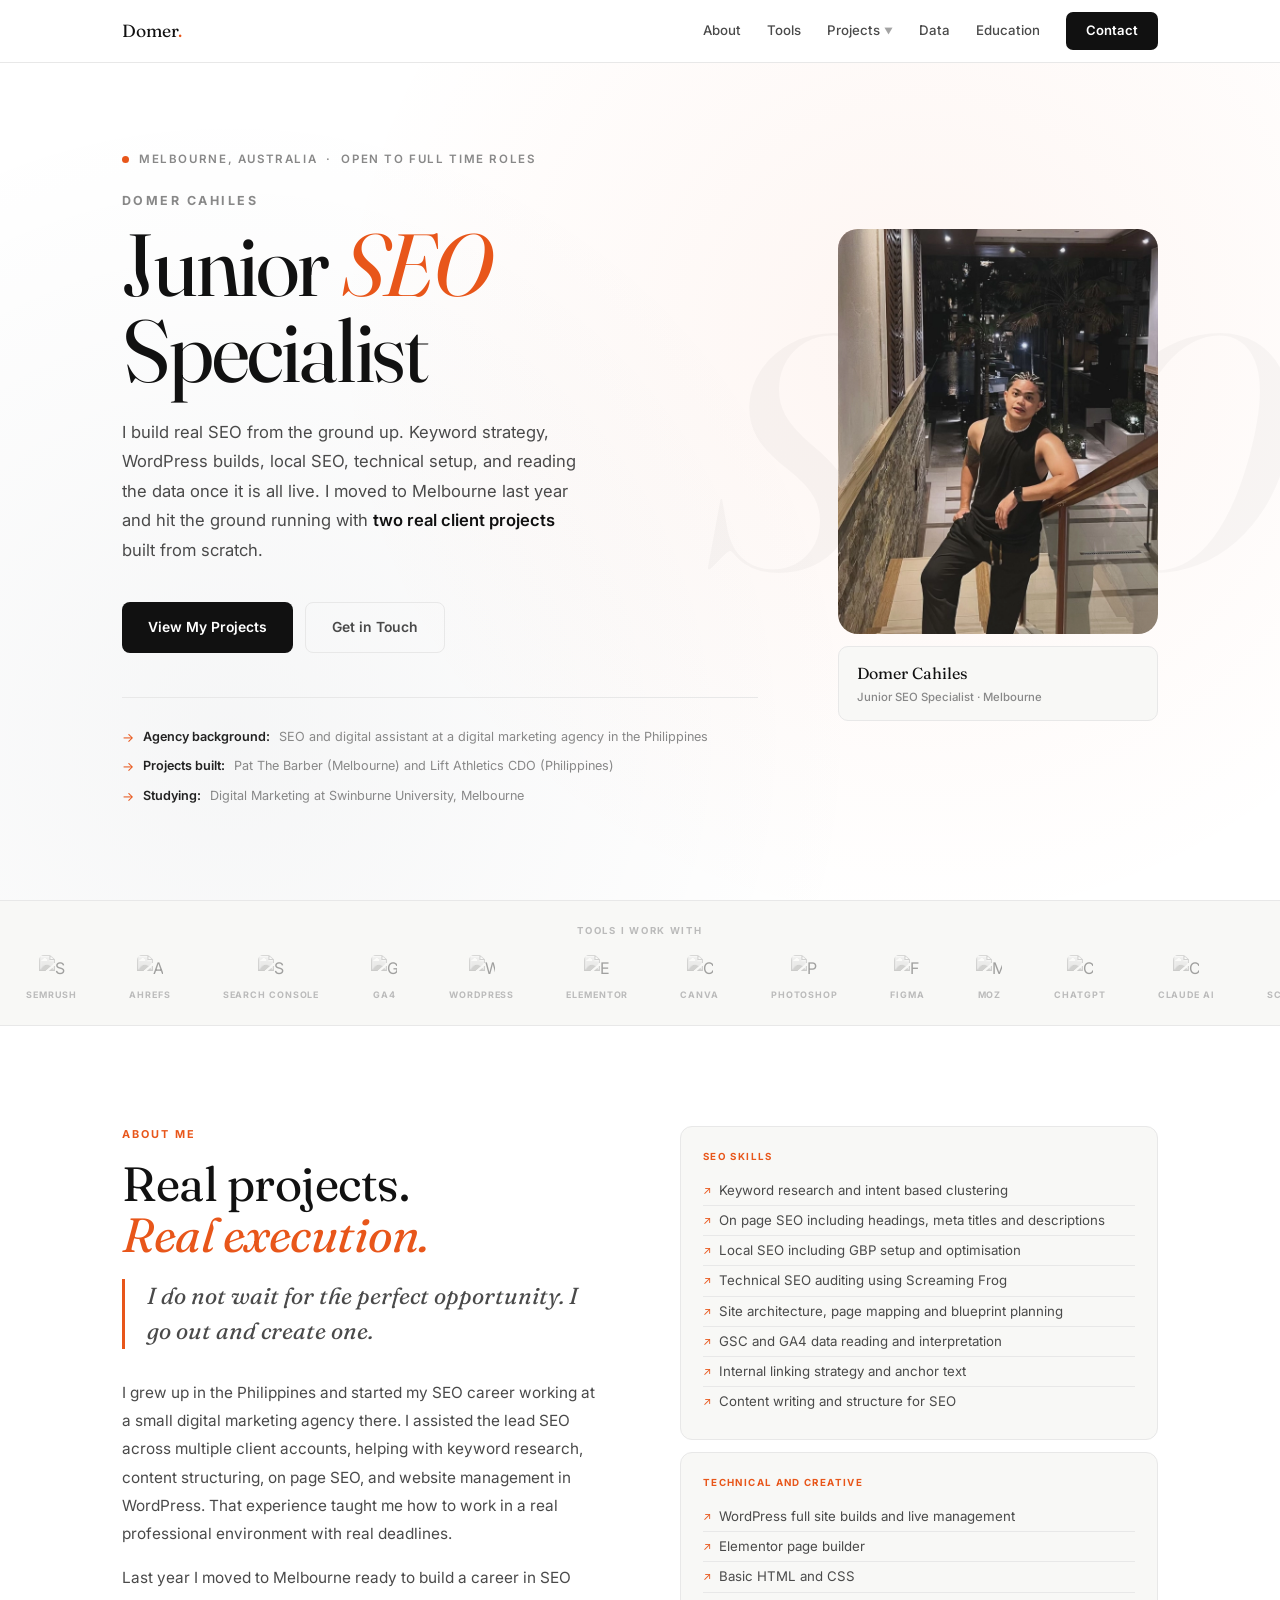
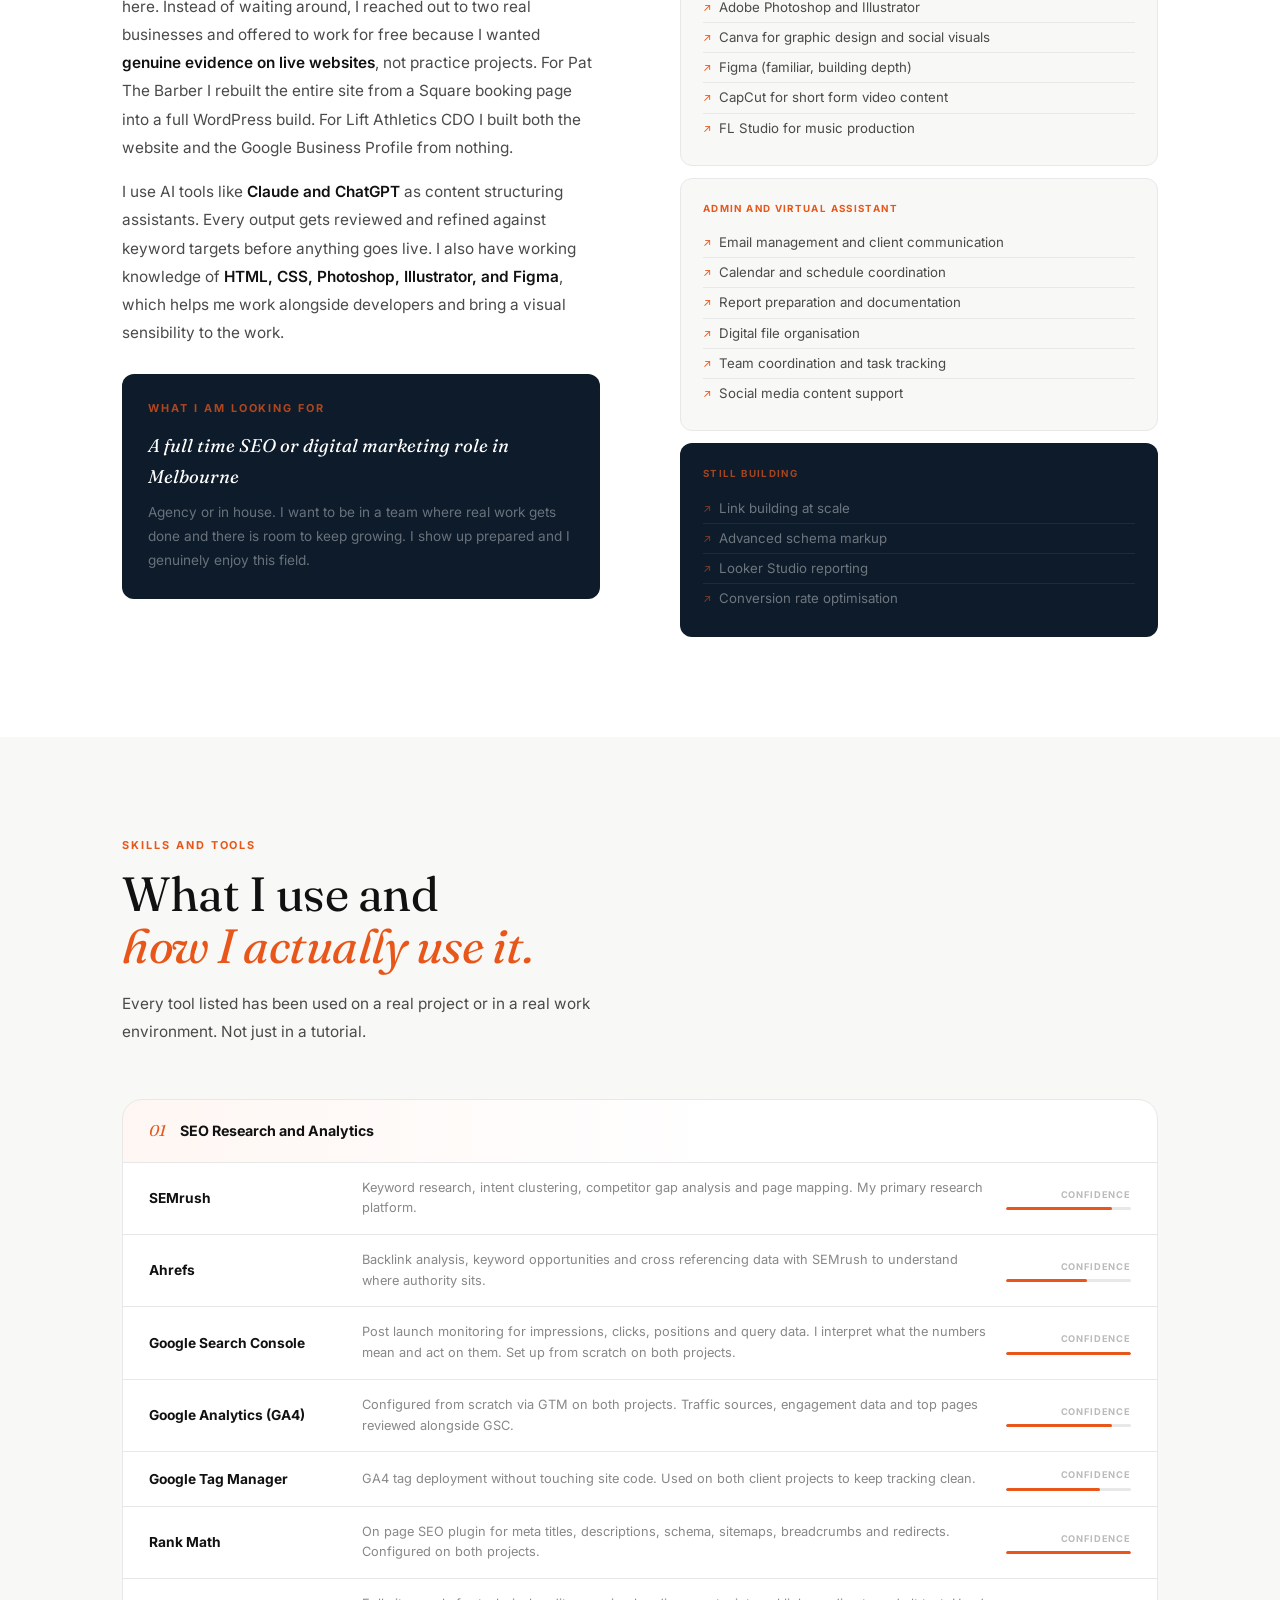
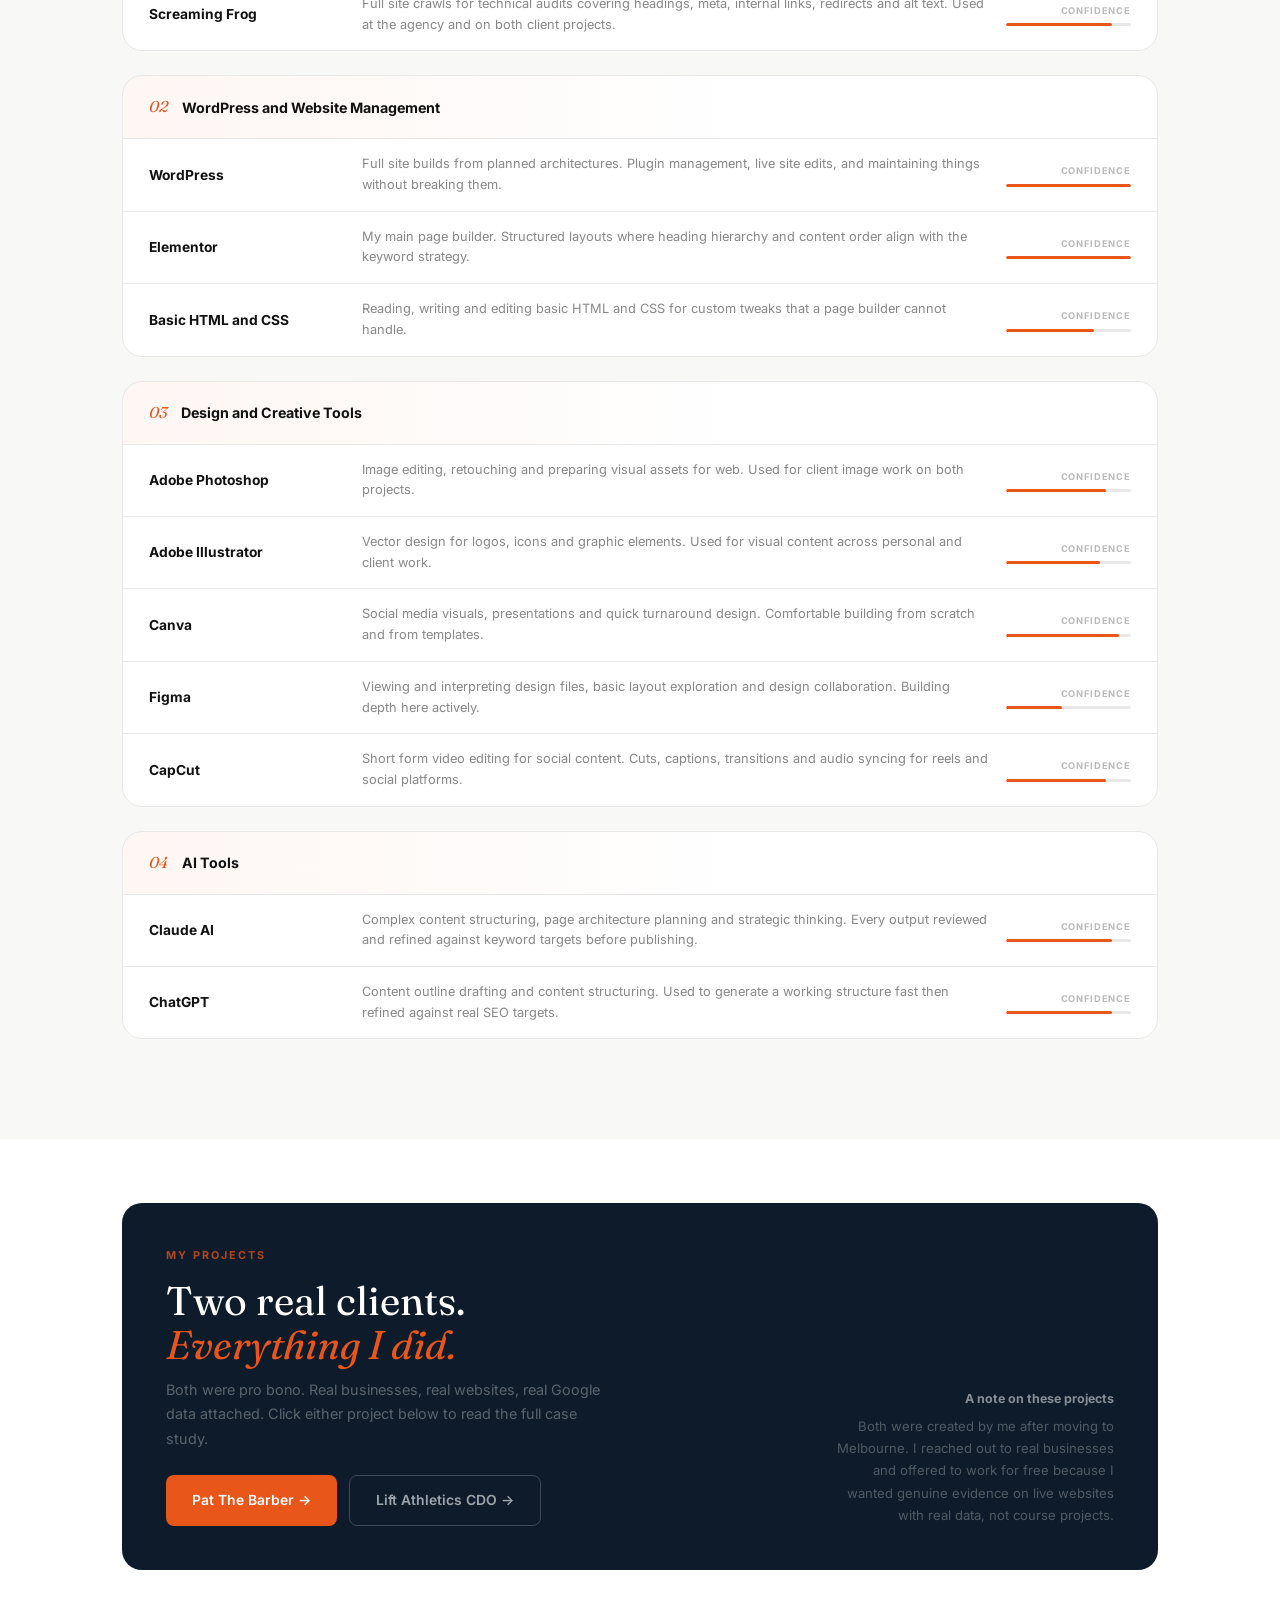
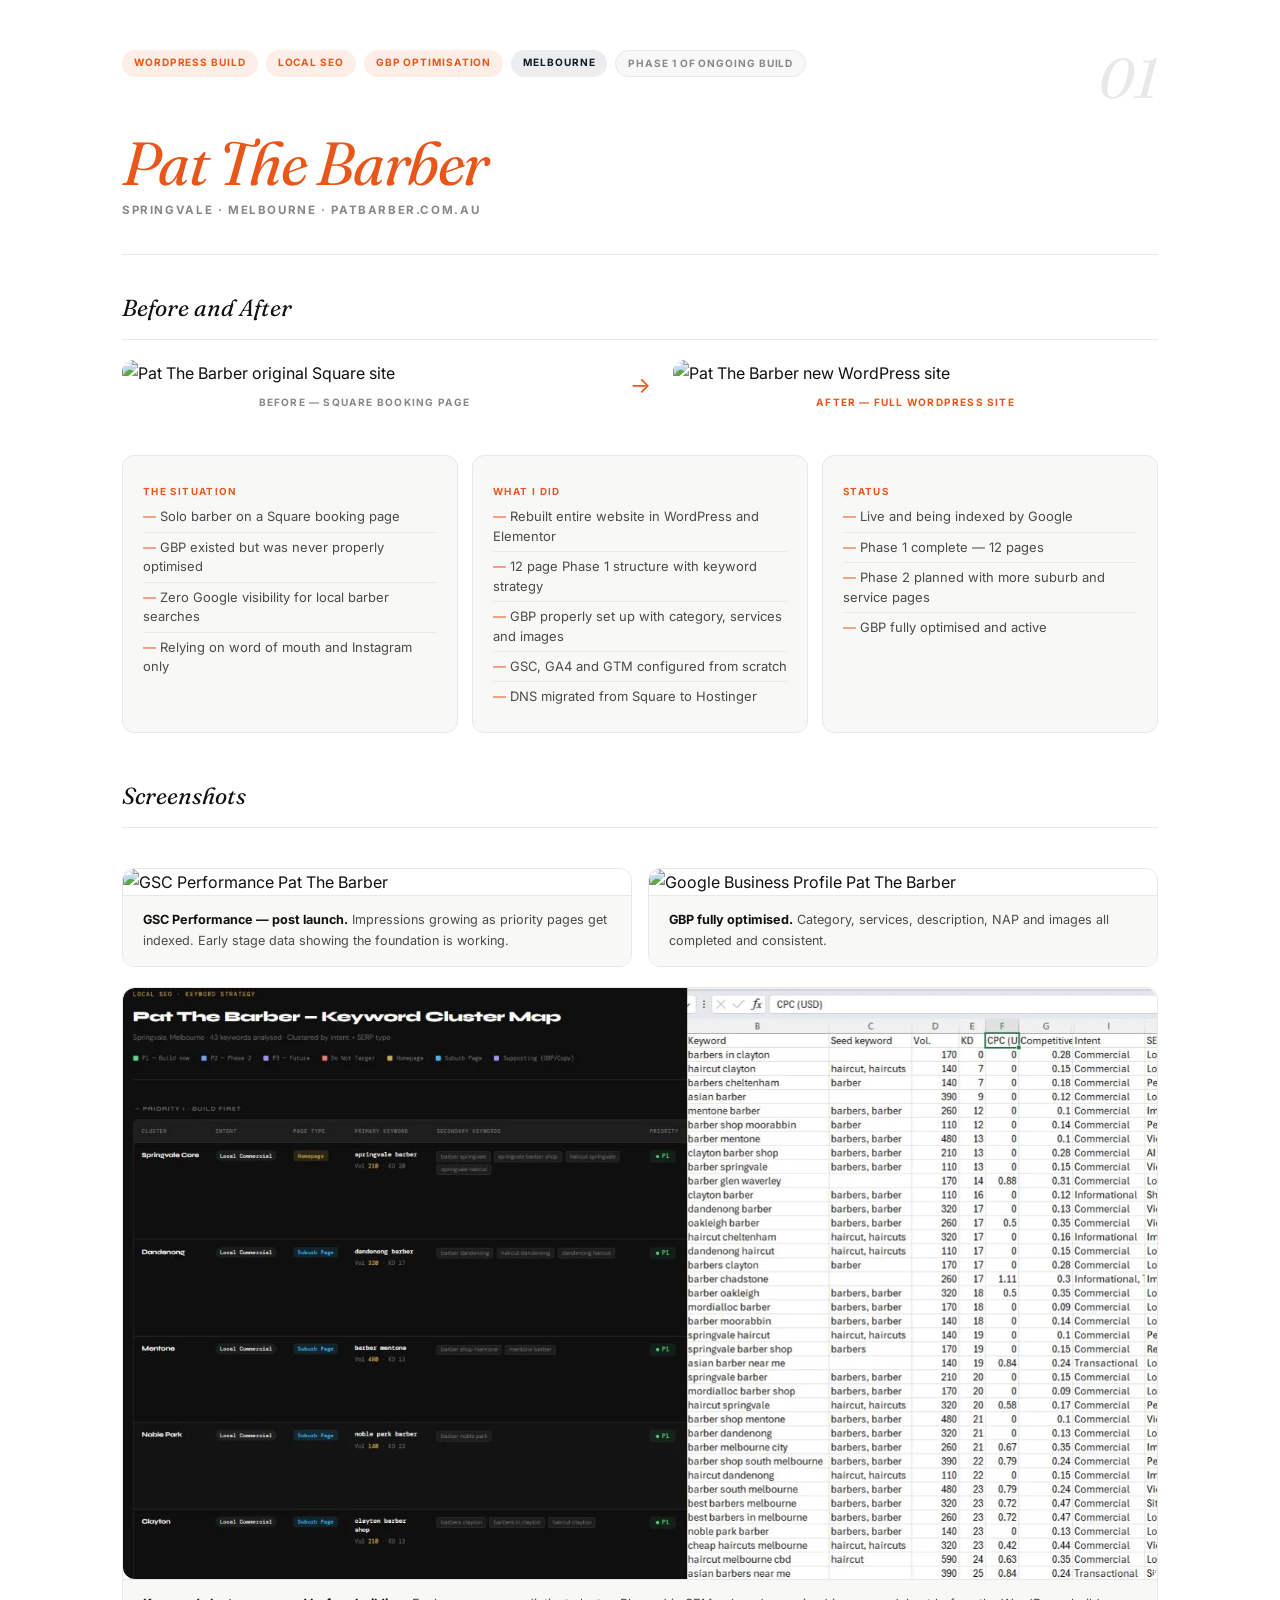
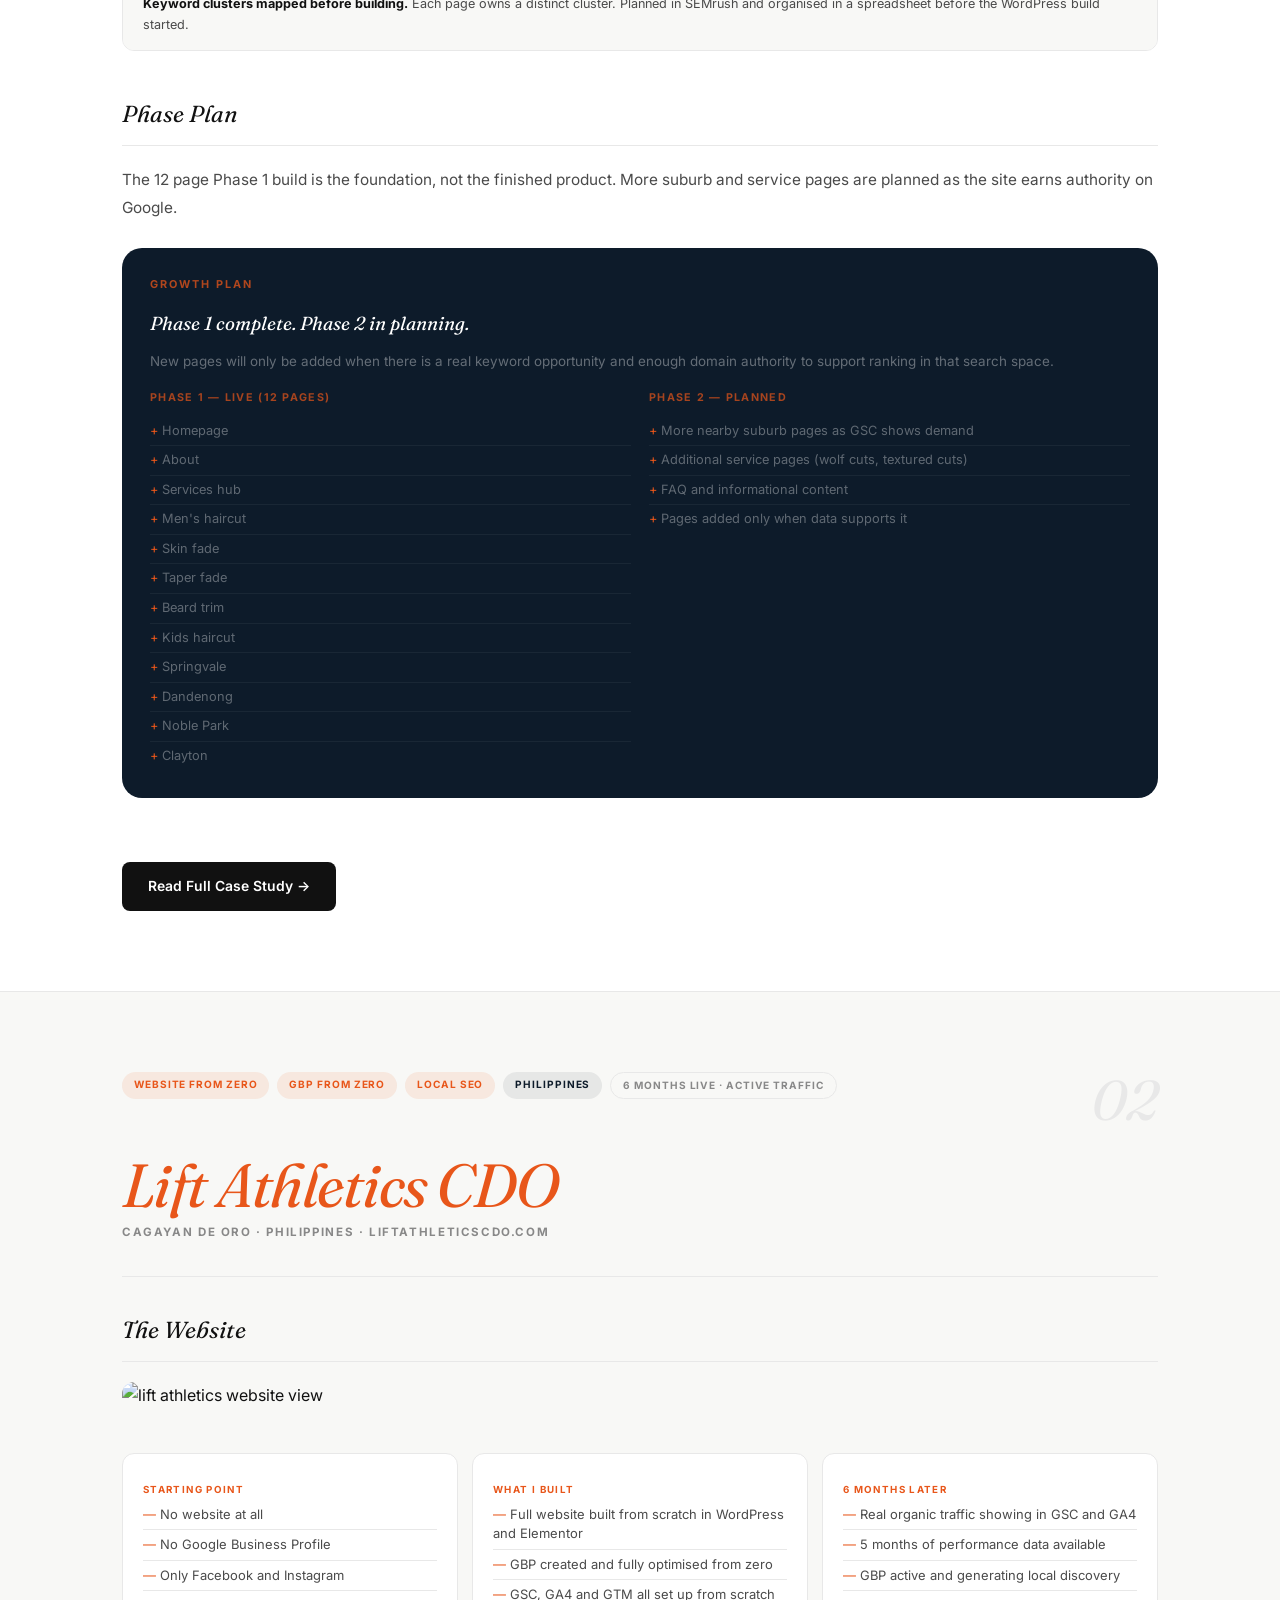
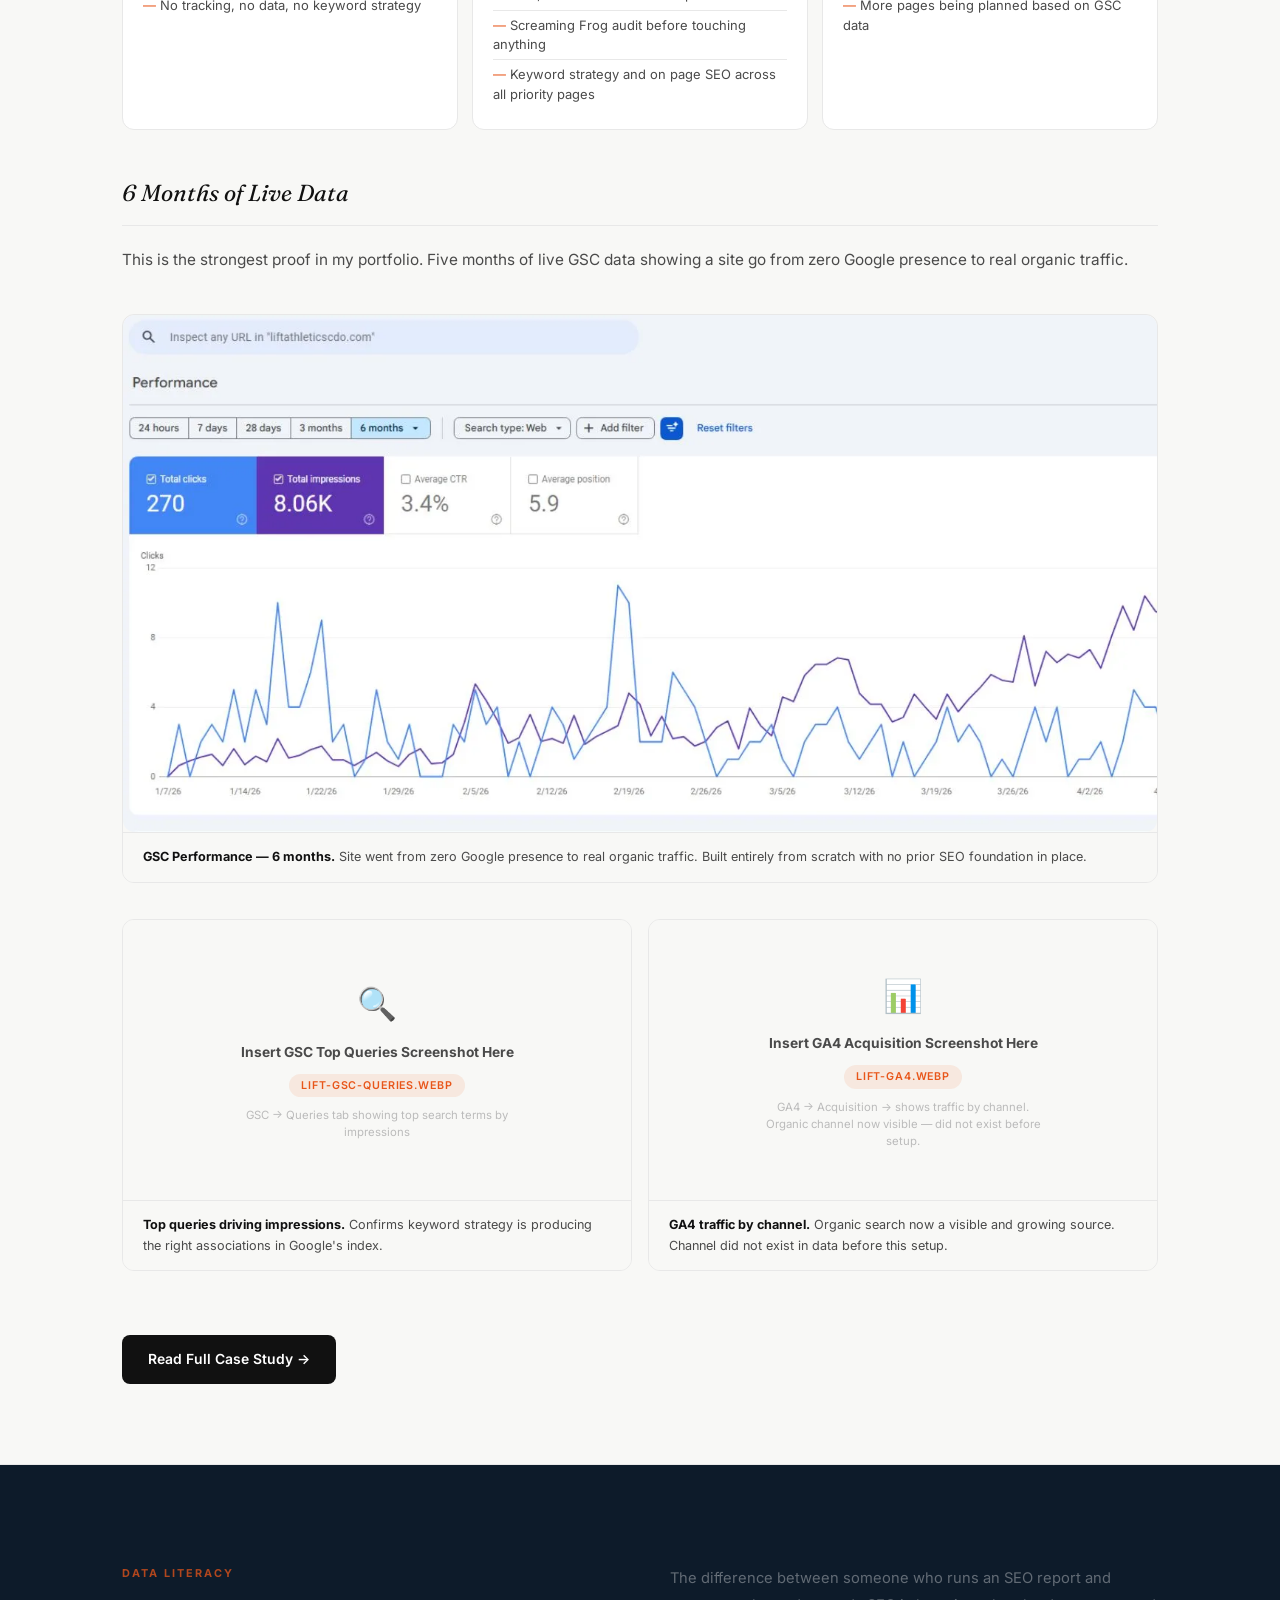
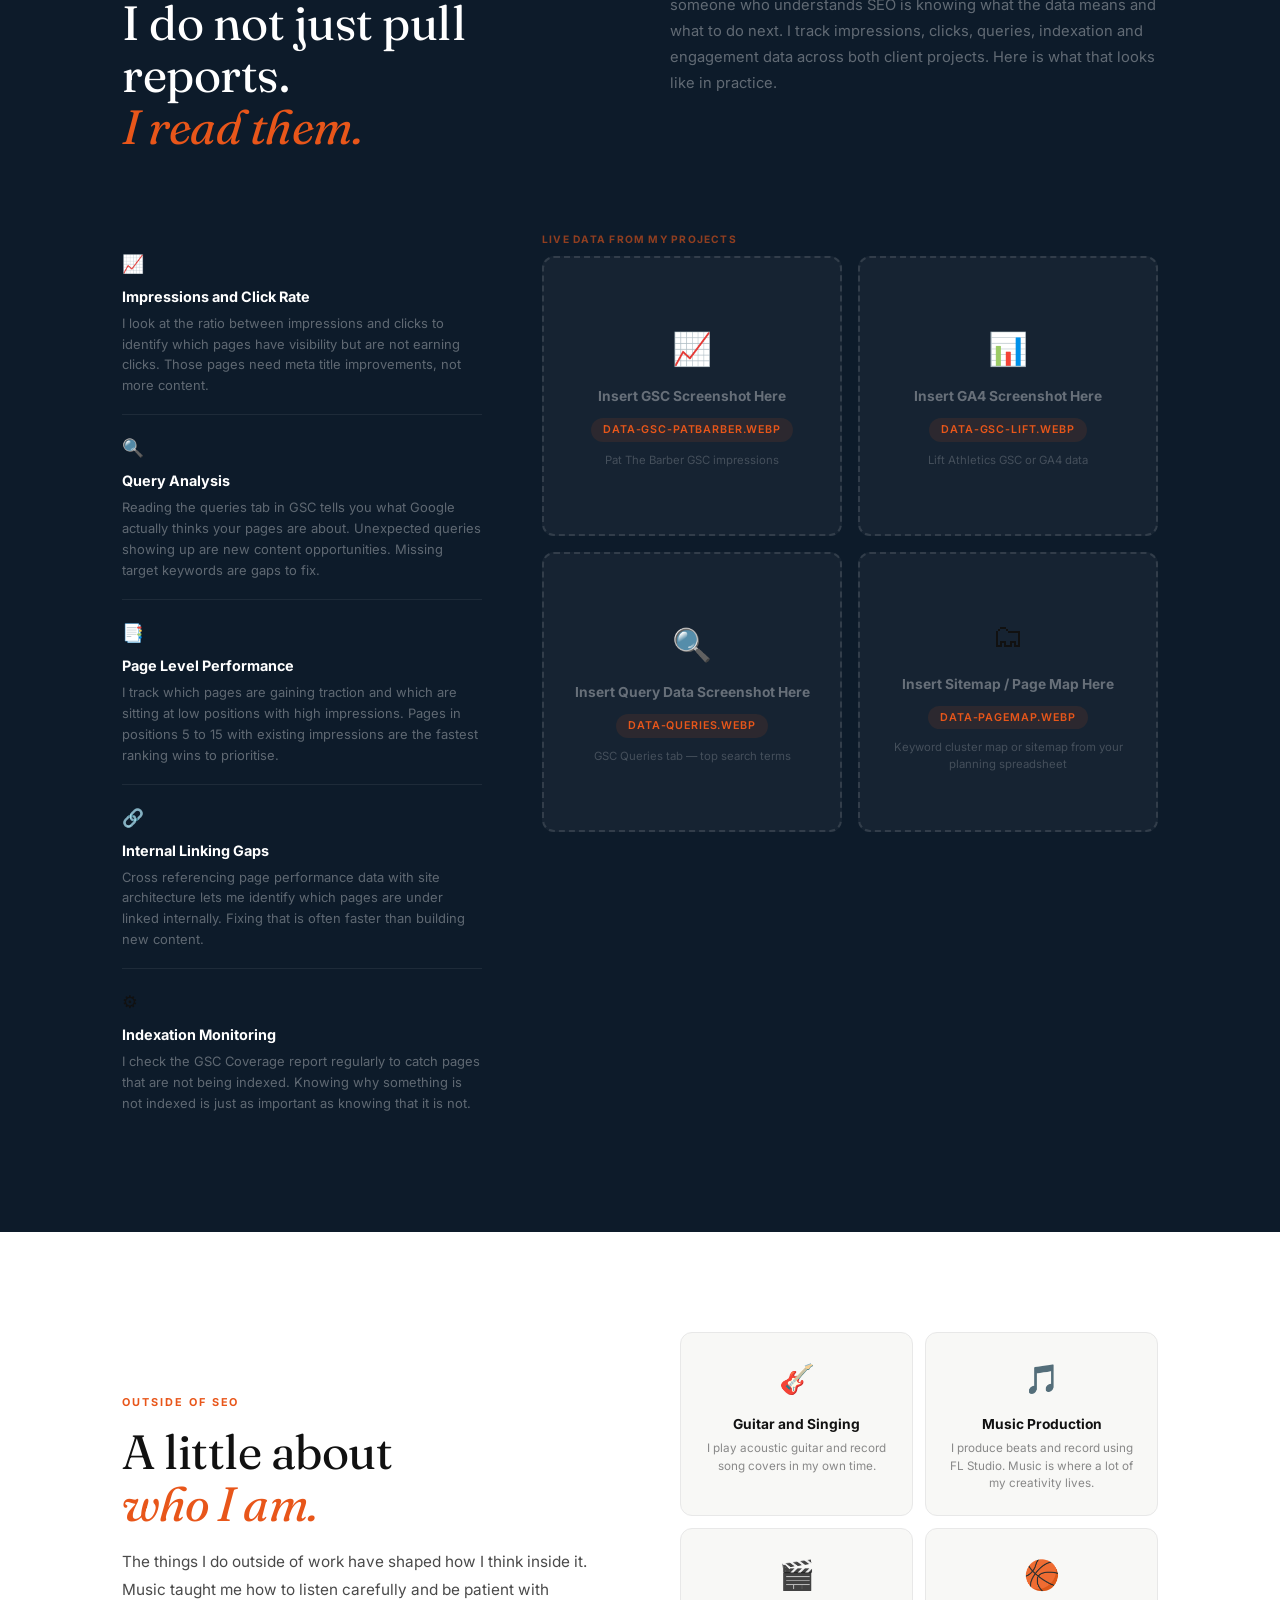
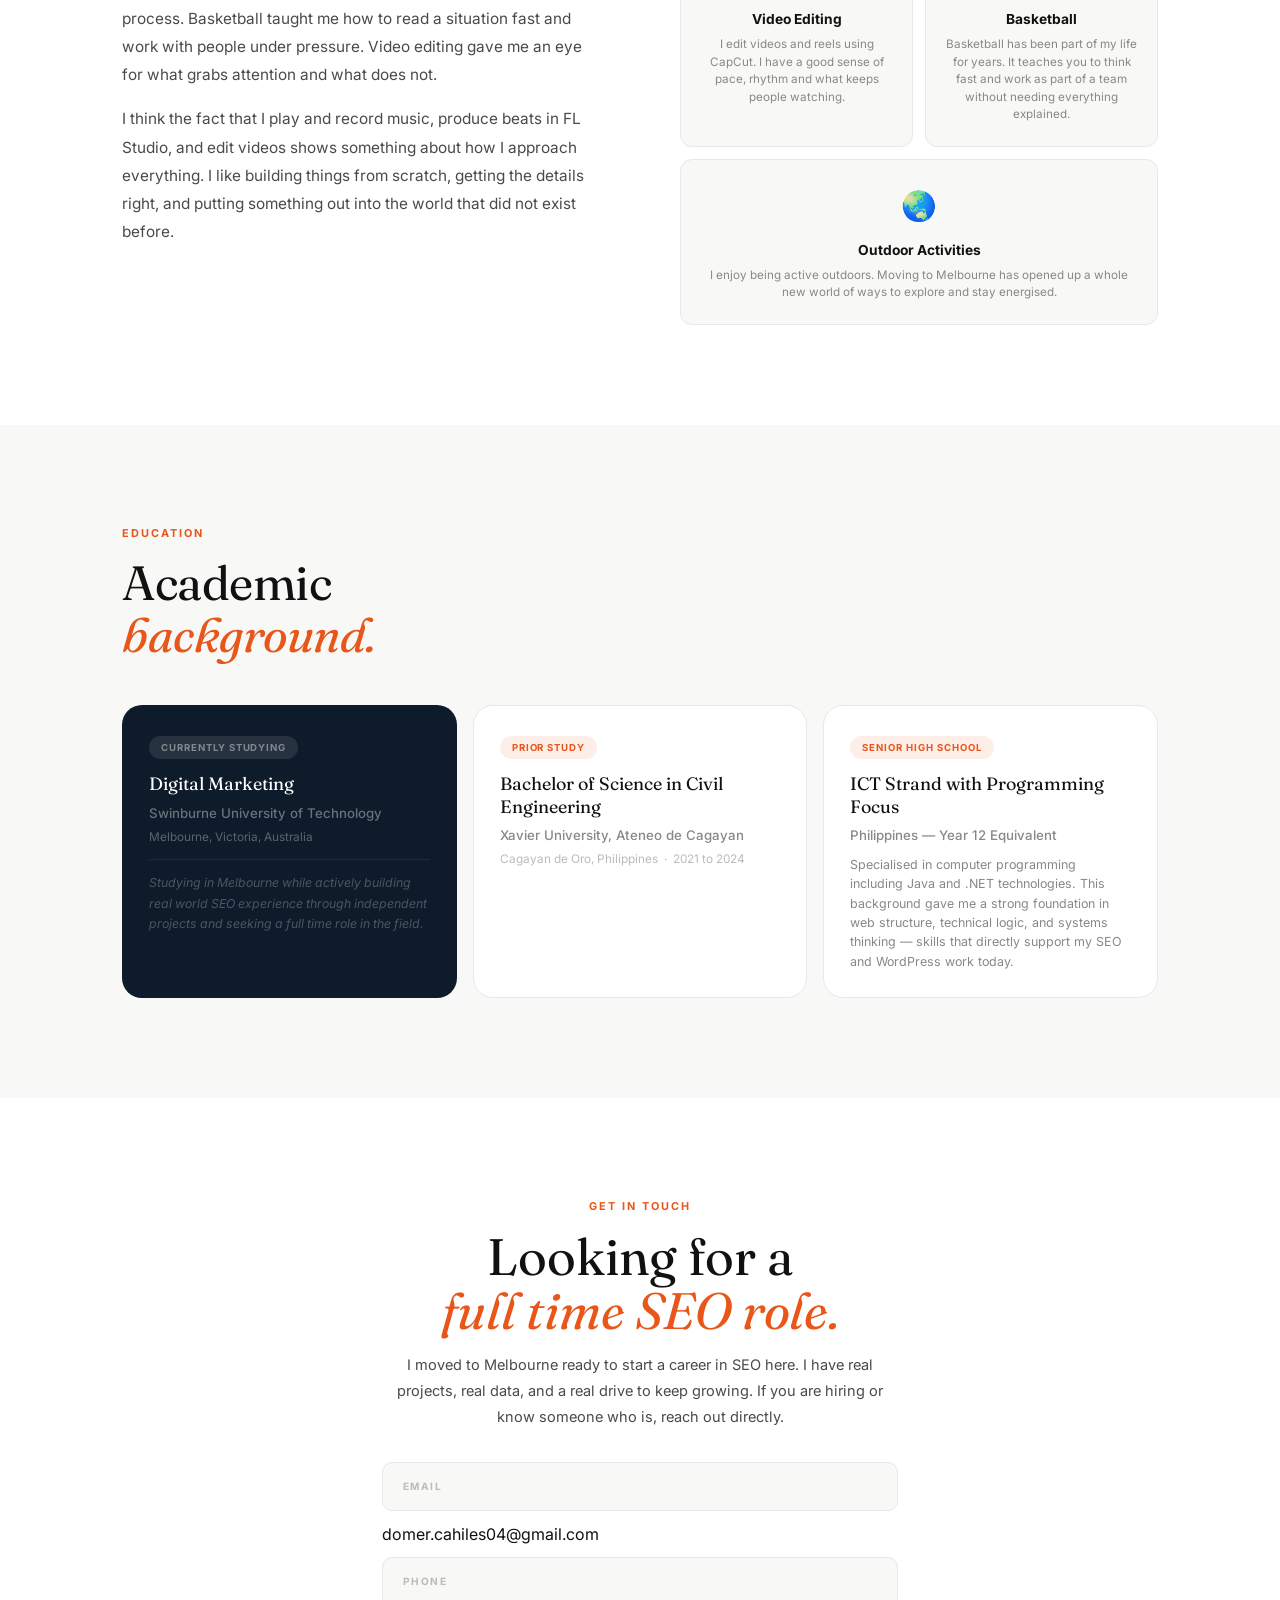
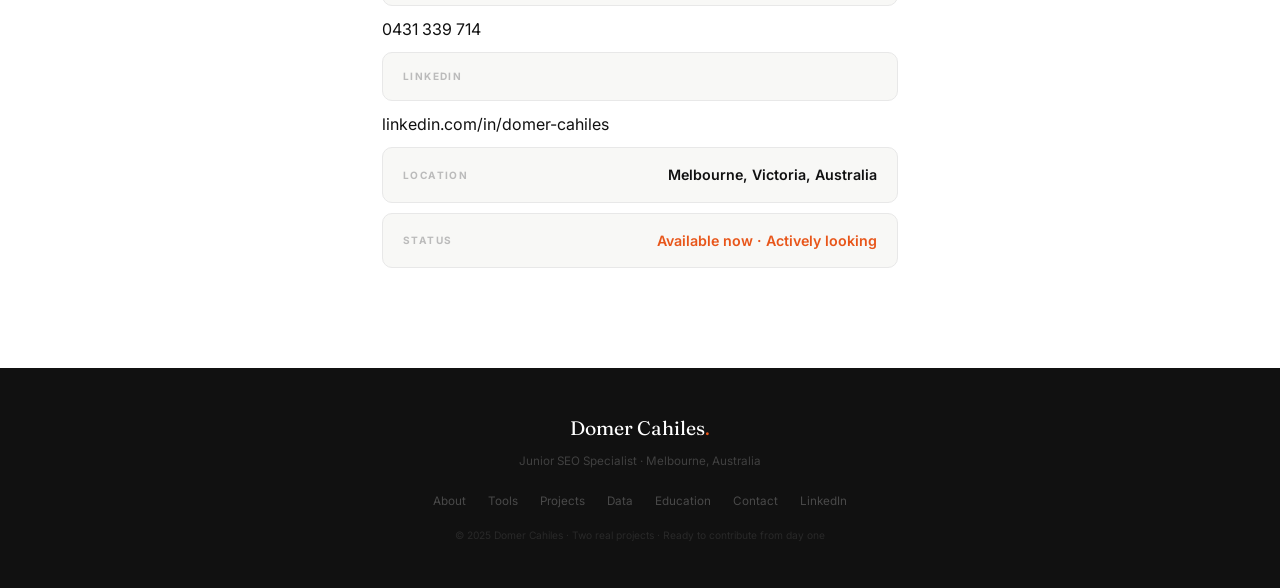
==== index.html @ e9429713 "Update index.html" ====
<!DOCTYPE html>
<html lang="en">
<head>
<meta charset="UTF-8"/>
<meta name="viewport" content="width=device-width, initial-scale=1.0"/>
<title>Domer Cahiles — Junior SEO Specialist | Melbourne</title>
<meta name="description" content="Junior SEO Specialist based in Melbourne. Real projects, WordPress builds, local SEO strategy, and hands-on experience with GSC, GA4, and SEMrush."/>
<link rel="preconnect" href="https://fonts.googleapis.com"/>
<link rel="preconnect" href="https://fonts.gstatic.com" crossorigin/>
<link href="https://fonts.googleapis.com/css2?family=Fraunces:ital,opsz,wght@0,9..144,400;0,9..144,500;1,9..144,400;1,9..144,500&family=Inter:wght@300;400;500;600;700&display=swap" rel="stylesheet"/>
<link rel="stylesheet" href="style.css"/>
</head>
<body>

<!-- ════════════════════════════════════════════════
     NAVIGATION
════════════════════════════════════════════════ -->
<header class="nav" id="top">
  <div class="nav-inner">
    <a href="#top" class="nav-logo">Domer<span>.</span></a>
    <button class="ham" id="ham" aria-label="Menu"><span></span><span></span><span></span></button>
    <ul class="nav-links" id="navLinks">
      <li><a href="#about">About</a></li>
      <li><a href="#tools">Tools</a></li>
      <!-- PROJECTS DROPDOWN -->
      <li class="has-drop">
        <a href="#projects">Projects <span class="chevron">▼</span></a>
        <ul class="dropdown">
          <li>
            <a href="pat-the-barber.html" class="drop-item">
              <span class="drop-ico">✂️</span>
              <span>
                <span class="drop-name">Pat The Barber</span>
                <span class="drop-sub">WordPress build · Melbourne</span>
              </span>
            </a>
          </li>
          <li>
            <a href="lift-athletics.html" class="drop-item">
              <span class="drop-ico">🏋️</span>
              <span>
                <span class="drop-name">Lift Athletics CDO</span>
                <span class="drop-sub">Full SEO setup · Philippines</span>
              </span>
            </a>
          </li>
        </ul>
      </li>
      <li><a href="#data">Data</a></li>
      <li><a href="#education">Education</a></li>
      <li><a href="#contact" class="nav-cta">Contact</a></li>
    </ul>
  </div>
</header>


<!-- ════════════════════════════════════════════════
     HERO
════════════════════════════════════════════════ -->
<section class="hero" id="hero">
  <div class="hero-bg-text">SEO</div>

  <div class="wrap hero-inner">

    <!-- LEFT -->
    <div id="heroLeft">
      <div class="hero-tag">
        <span class="hero-dot"></span>
        Melbourne, Australia &nbsp;·&nbsp; Open to full time roles
      </div>

      <h1 class="hero-h1 heading">
        <span class="nameline">Domer Cahiles</span>
        Junior <em>SEO</em><br/>Specialist
      </h1>

      <p class="hero-sub">
        I build real SEO from the ground up. Keyword strategy, WordPress builds, local SEO, technical setup, and reading the data once it is all live. I moved to Melbourne last year and hit the ground running with <strong>two real client projects</strong> built from scratch.
      </p>

      <div class="hero-btns">
        <a href="#projects" class="btn btn-dark">View My Projects</a>
        <a href="#contact" class="btn btn-outline">Get in Touch</a>
      </div>

      <div class="hero-creds">
        <div class="hcred"><strong>Agency background:</strong> SEO and digital assistant at a digital marketing agency in the Philippines</div>
        <div class="hcred"><strong>Projects built:</strong> Pat The Barber (Melbourne) and Lift Athletics CDO (Philippines)</div>
        <div class="hcred"><strong>Studying:</strong> Digital Marketing at Swinburne University, Melbourne</div>
      </div>
    </div>

    <!-- PHOTO -->
    <div class="hero-photo rv d2">
      <div class="photo-frame">
        <!--
          ═══════════════════════════════════════
          YOUR PHOTO
          File: images/domer-cahiles.webp
          Size: 680 × 860px (portrait 4:5)

          Delete this <div class="ph-box photo-ph"> block.
          Replace with:
          <img src="images/domer-cahiles.webp" alt="Domer Cahiles"
               class="real-img" style="position:relative;z-index:1;" />
          ═══════════════════════════════════════
        -->
       <img src="images/domer-cahiles.webp" alt="Domer Cahiles"
               class="real-img" style="position:relative;z-index:1;" />
      </div>
      <div class="photo-name">
        <div class="photo-name-main">Domer Cahiles</div>
        <div class="photo-name-role">Junior SEO Specialist · Melbourne</div>
      </div>
    </div>

  </div>
</section>


<!-- ════════════════════════════════════════════════
     MARQUEE — TOOL LOGOS
════════════════════════════════════════════════ -->
<div class="marquee-wrap">
  <div class="mq-label">Tools I work with</div>
  <div class="mq-track"><div class="mq-row">

    <div class="mq-item"><img src="https://img.logo.dev/semrush.com?token=pk_XWdniUXYToeinjf8FD6h8w" alt="SEMrush"/><span>SEMrush</span></div>
    <div class="mq-item"><img src="https://img.logo.dev/ahrefs.com?token=pk_XWdniUXYToeinjf8FD6h8w" alt="Ahrefs"/><span>Ahrefs</span></div>
    <div class="mq-item"><img src="https://img.logo.dev/google.com?token=pk_XWdniUXYToeinjf8FD6h8w" alt="Search Console"/><span>Search Console</span></div>
    <div class="mq-item"><img src="https://img.logo.dev/analytics.google.com?token=pk_XWdniUXYToeinjf8FD6h8w" alt="GA4"/><span>GA4</span></div>
    <div class="mq-item"><img src="https://img.logo.dev/wordpress.com?token=pk_XWdniUXYToeinjf8FD6h8w" alt="WordPress"/><span>WordPress</span></div>
    <div class="mq-item"><img src="https://img.logo.dev/elementor.com?token=pk_XWdniUXYToeinjf8FD6h8w" alt="Elementor"/><span>Elementor</span></div>
    <div class="mq-item"><img src="https://img.logo.dev/canva.com?token=pk_XWdniUXYToeinjf8FD6h8w" alt="Canva"/><span>Canva</span></div>
    <div class="mq-item"><img src="https://img.logo.dev/adobe.com?token=pk_XWdniUXYToeinjf8FD6h8w" alt="Photoshop"/><span>Photoshop</span></div>
    <div class="mq-item"><img src="https://img.logo.dev/figma.com?token=pk_XWdniUXYToeinjf8FD6h8w" alt="Figma"/><span>Figma</span></div>
    <div class="mq-item"><img src="https://img.logo.dev/moz.com?token=pk_XWdniUXYToeinjf8FD6h8w" alt="Moz"/><span>Moz</span></div>
    <div class="mq-item"><img src="https://img.logo.dev/openai.com?token=pk_XWdniUXYToeinjf8FD6h8w" alt="ChatGPT"/><span>ChatGPT</span></div>
    <div class="mq-item"><img src="https://img.logo.dev/anthropic.com?token=pk_XWdniUXYToeinjf8FD6h8w" alt="Claude"/><span>Claude AI</span></div>
    <div class="mq-item"><img src="https://img.logo.dev/screamingfrog.co.uk?token=pk_XWdniUXYToeinjf8FD6h8w" alt="Screaming Frog"/><span>Screaming Frog</span></div>

    <!-- Set 2 — duplicate for seamless loop -->
    <div class="mq-item"><img src="https://img.logo.dev/semrush.com?token=pk_XWdniUXYToeinjf8FD6h8w" alt="SEMrush"/><span>SEMrush</span></div>
    <div class="mq-item"><img src="https://img.logo.dev/ahrefs.com?token=pk_XWdniUXYToeinjf8FD6h8w" alt="Ahrefs"/><span>Ahrefs</span></div>
    <div class="mq-item"><img src="https://img.logo.dev/google.com?token=pk_XWdniUXYToeinjf8FD6h8w" alt="Search Console"/><span>Search Console</span></div>
    <div class="mq-item"><img src="https://img.logo.dev/analytics.google.com?token=pk_XWdniUXYToeinjf8FD6h8w" alt="GA4"/><span>GA4</span></div>
    <div class="mq-item"><img src="https://img.logo.dev/wordpress.com?token=pk_XWdniUXYToeinjf8FD6h8w" alt="WordPress"/><span>WordPress</span></div>
    <div class="mq-item"><img src="https://img.logo.dev/elementor.com?token=pk_XWdniUXYToeinjf8FD6h8w" alt="Elementor"/><span>Elementor</span></div>
    <div class="mq-item"><img src="https://img.logo.dev/canva.com?token=pk_XWdniUXYToeinjf8FD6h8w" alt="Canva"/><span>Canva</span></div>
    <div class="mq-item"><img src="https://img.logo.dev/adobe.com?token=pk_XWdniUXYToeinjf8FD6h8w" alt="Photoshop"/><span>Photoshop</span></div>
    <div class="mq-item"><img src="https://img.logo.dev/figma.com?token=pk_XWdniUXYToeinjf8FD6h8w" alt="Figma"/><span>Figma</span></div>
    <div class="mq-item"><img src="https://img.logo.dev/moz.com?token=pk_XWdniUXYToeinjf8FD6h8w" alt="Moz"/><span>Moz</span></div>
    <div class="mq-item"><img src="https://img.logo.dev/openai.com?token=pk_XWdniUXYToeinjf8FD6h8w" alt="ChatGPT"/><span>ChatGPT</span></div>
    <div class="mq-item"><img src="https://img.logo.dev/anthropic.com?token=pk_XWdniUXYToeinjf8FD6h8w" alt="Claude"/><span>Claude AI</span></div>
    <div class="mq-item"><img src="https://img.logo.dev/screamingfrog.co.uk?token=pk_XWdniUXYToeinjf8FD6h8w" alt="Screaming Frog"/><span>Screaming Frog</span></div>

  </div></div>
</div>


<!-- ════════════════════════════════════════════════
     ABOUT
════════════════════════════════════════════════ -->
<section class="about-section section" id="about">
  <div class="wrap about-grid">

    <div class="rv">
      <span class="label">About Me</span>
      <h2 class="h2">Real projects.<br/><em>Real execution.</em></h2>

      <div class="about-quote">
        I do not wait for the perfect opportunity. I go out and create one.
      </div>

      <p class="bp">I grew up in the Philippines and started my SEO career working at a small digital marketing agency there. I assisted the lead SEO across multiple client accounts, helping with keyword research, content structuring, on page SEO, and website management in WordPress. That experience taught me how to work in a real professional environment with real deadlines.</p>

      <p class="bp">Last year I moved to Melbourne ready to build a career in SEO here. Instead of waiting around, I reached out to two real businesses and offered to work for free because I wanted <strong>genuine evidence on live websites</strong>, not practice projects. For Pat The Barber I rebuilt the entire site from a Square booking page into a full WordPress build. For Lift Athletics CDO I built both the website and the Google Business Profile from nothing.</p>

      <p class="bp">I use AI tools like <strong>Claude and ChatGPT</strong> as content structuring assistants. Every output gets reviewed and refined against keyword targets before anything goes live. I also have working knowledge of <strong>HTML, CSS, Photoshop, Illustrator, and Figma</strong>, which helps me work alongside developers and bring a visual sensibility to the work.</p>

      <div class="open-box">
        <span class="label">What I am looking for</span>
        <h4>A full time SEO or digital marketing role in Melbourne</h4>
        <p>Agency or in house. I want to be in a team where real work gets done and there is room to keep growing. I show up prepared and I genuinely enjoy this field.</p>
      </div>
    </div>

    <div class="skill-panels">
      <div class="sp-card rv d1">
        <div class="sp-ey">SEO Skills</div>
        <ul class="sk-list">
          <li>Keyword research and intent based clustering</li>
          <li>On page SEO including headings, meta titles and descriptions</li>
          <li>Local SEO including GBP setup and optimisation</li>
          <li>Technical SEO auditing using Screaming Frog</li>
          <li>Site architecture, page mapping and blueprint planning</li>
          <li>GSC and GA4 data reading and interpretation</li>
          <li>Internal linking strategy and anchor text</li>
          <li>Content writing and structure for SEO</li>
        </ul>
      </div>
      <div class="sp-card rv d2">
        <div class="sp-ey">Technical and Creative</div>
        <ul class="sk-list">
          <li>WordPress full site builds and live management</li>
          <li>Elementor page builder</li>
          <li>Basic HTML and CSS</li>
          <li>Adobe Photoshop and Illustrator</li>
          <li>Canva for graphic design and social visuals</li>
          <li>Figma (familiar, building depth)</li>
          <li>CapCut for short form video content</li>
          <li>FL Studio for music production</li>
        </ul>
      </div>
      <div class="sp-card rv d2">
        <div class="sp-ey">Admin and Virtual Assistant</div>
        <ul class="sk-list">
          <li>Email management and client communication</li>
          <li>Calendar and schedule coordination</li>
          <li>Report preparation and documentation</li>
          <li>Digital file organisation</li>
          <li>Team coordination and task tracking</li>
          <li>Social media content support</li>
        </ul>
      </div>
      <div class="sp-card sp-card-dark rv d3">
        <div class="sp-ey">Still building</div>
        <ul class="sk-list">
          <li>Link building at scale</li>
          <li>Advanced schema markup</li>
          <li>Looker Studio reporting</li>
          <li>Conversion rate optimisation</li>
        </ul>
      </div>
    </div>

  </div>
</section>


<!-- ════════════════════════════════════════════════
     TOOLS
════════════════════════════════════════════════ -->
<section class="tools-section section" id="tools">
  <div class="wrap">
    <div class="rv" style="margin-bottom:0">
      <span class="label">Skills and Tools</span>
      <h2 class="h2">What I use and<br/><em>how I actually use it.</em></h2>
      <p class="bp" style="max-width:520px">Every tool listed has been used on a real project or in a real work environment. Not just in a tutorial.</p>
    </div>
    <div class="tg-list">

      <div class="tg rv">
        <div class="tg-hd"><div class="tg-num">01</div><h3 class="tg-title">SEO Research and Analytics</h3></div>
        <div>
          <div class="tr"><div class="tr-name">SEMrush</div><div class="tr-desc">Keyword research, intent clustering, competitor gap analysis and page mapping. My primary research platform.</div><div class="tr-lv"><div class="lv-lbl">Confidence</div><div class="lv-bar"><div class="lv-fill p85"></div></div></div></div>
          <div class="tr"><div class="tr-name">Ahrefs</div><div class="tr-desc">Backlink analysis, keyword opportunities and cross referencing data with SEMrush to understand where authority sits.</div><div class="tr-lv"><div class="lv-lbl">Confidence</div><div class="lv-bar"><div class="lv-fill p65"></div></div></div></div>
          <div class="tr"><div class="tr-name">Google Search Console</div><div class="tr-desc">Post launch monitoring for impressions, clicks, positions and query data. I interpret what the numbers mean and act on them. Set up from scratch on both projects.</div><div class="tr-lv"><div class="lv-lbl">Confidence</div><div class="lv-bar"><div class="lv-fill p100"></div></div></div></div>
          <div class="tr"><div class="tr-name">Google Analytics (GA4)</div><div class="tr-desc">Configured from scratch via GTM on both projects. Traffic sources, engagement data and top pages reviewed alongside GSC.</div><div class="tr-lv"><div class="lv-lbl">Confidence</div><div class="lv-bar"><div class="lv-fill p85"></div></div></div></div>
          <div class="tr"><div class="tr-name">Google Tag Manager</div><div class="tr-desc">GA4 tag deployment without touching site code. Used on both client projects to keep tracking clean.</div><div class="tr-lv"><div class="lv-lbl">Confidence</div><div class="lv-bar"><div class="lv-fill p75"></div></div></div></div>
          <div class="tr"><div class="tr-name">Rank Math</div><div class="tr-desc">On page SEO plugin for meta titles, descriptions, schema, sitemaps, breadcrumbs and redirects. Configured on both projects.</div><div class="tr-lv"><div class="lv-lbl">Confidence</div><div class="lv-bar"><div class="lv-fill p100"></div></div></div></div>
          <div class="tr"><div class="tr-name">Screaming Frog</div><div class="tr-desc">Full site crawls for technical audits covering headings, meta, internal links, redirects and alt text. Used at the agency and on both client projects.</div><div class="tr-lv"><div class="lv-lbl">Confidence</div><div class="lv-bar"><div class="lv-fill p85"></div></div></div></div>
        </div>
      </div>

      <div class="tg rv">
        <div class="tg-hd"><div class="tg-num">02</div><h3 class="tg-title">WordPress and Website Management</h3></div>
        <div>
          <div class="tr"><div class="tr-name">WordPress</div><div class="tr-desc">Full site builds from planned architectures. Plugin management, live site edits, and maintaining things without breaking them.</div><div class="tr-lv"><div class="lv-lbl">Confidence</div><div class="lv-bar"><div class="lv-fill p100"></div></div></div></div>
          <div class="tr"><div class="tr-name">Elementor</div><div class="tr-desc">My main page builder. Structured layouts where heading hierarchy and content order align with the keyword strategy.</div><div class="tr-lv"><div class="lv-lbl">Confidence</div><div class="lv-bar"><div class="lv-fill p100"></div></div></div></div>
          <div class="tr"><div class="tr-name">Basic HTML and CSS</div><div class="tr-desc">Reading, writing and editing basic HTML and CSS for custom tweaks that a page builder cannot handle.</div><div class="tr-lv"><div class="lv-lbl">Confidence</div><div class="lv-bar"><div class="lv-fill p70"></div></div></div></div>
        </div>
      </div>

      <div class="tg rv">
        <div class="tg-hd"><div class="tg-num">03</div><h3 class="tg-title">Design and Creative Tools</h3></div>
        <div>
          <div class="tr"><div class="tr-name">Adobe Photoshop</div><div class="tr-desc">Image editing, retouching and preparing visual assets for web. Used for client image work on both projects.</div><div class="tr-lv"><div class="lv-lbl">Confidence</div><div class="lv-bar"><div class="lv-fill p80"></div></div></div></div>
          <div class="tr"><div class="tr-name">Adobe Illustrator</div><div class="tr-desc">Vector design for logos, icons and graphic elements. Used for visual content across personal and client work.</div><div class="tr-lv"><div class="lv-lbl">Confidence</div><div class="lv-bar"><div class="lv-fill p75"></div></div></div></div>
          <div class="tr"><div class="tr-name">Canva</div><div class="tr-desc">Social media visuals, presentations and quick turnaround design. Comfortable building from scratch and from templates.</div><div class="tr-lv"><div class="lv-lbl">Confidence</div><div class="lv-bar"><div class="lv-fill p90"></div></div></div></div>
          <div class="tr"><div class="tr-name">Figma</div><div class="tr-desc">Viewing and interpreting design files, basic layout exploration and design collaboration. Building depth here actively.</div><div class="tr-lv"><div class="lv-lbl">Confidence</div><div class="lv-bar"><div class="lv-fill p45"></div></div></div></div>
          <div class="tr"><div class="tr-name">CapCut</div><div class="tr-desc">Short form video editing for social content. Cuts, captions, transitions and audio syncing for reels and social platforms.</div><div class="tr-lv"><div class="lv-lbl">Confidence</div><div class="lv-bar"><div class="lv-fill p80"></div></div></div></div>
        </div>
      </div>

      <div class="tg rv">
        <div class="tg-hd"><div class="tg-num">04</div><h3 class="tg-title">AI Tools</h3></div>
        <div>
          <div class="tr"><div class="tr-name">Claude AI</div><div class="tr-desc">Complex content structuring, page architecture planning and strategic thinking. Every output reviewed and refined against keyword targets before publishing.</div><div class="tr-lv"><div class="lv-lbl">Confidence</div><div class="lv-bar"><div class="lv-fill p85"></div></div></div></div>
          <div class="tr"><div class="tr-name">ChatGPT</div><div class="tr-desc">Content outline drafting and content structuring. Used to generate a working structure fast then refined against real SEO targets.</div><div class="tr-lv"><div class="lv-lbl">Confidence</div><div class="lv-bar"><div class="lv-fill p85"></div></div></div></div>
        </div>
      </div>

    </div>
  </div>
</section>


<!-- ════════════════════════════════════════════════
     PROJECTS INTRO BANNER
════════════════════════════════════════════════ -->
<div class="proj-banner-wrap" id="projects">
  <div class="wrap">
    <div class="proj-banner rv">
      <div class="proj-banner-text">
        <span class="label">My Projects</span>
        <h2>Two real clients.<br/><em>Everything I did.</em></h2>
        <p style="color:rgba(255,255,255,.32);font-size:.9rem;line-height:1.7;max-width:440px;margin-top:12px">Both were pro bono. Real businesses, real websites, real Google data attached. Click either project below to read the full case study.</p>
        <div style="display:flex;gap:12px;margin-top:24px;flex-wrap:wrap">
          <a href="pat-the-barber.html" class="btn btn-accent">Pat The Barber →</a>
          <a href="lift-athletics.html" class="btn btn-outline" style="border-color:rgba(255,255,255,.2);color:rgba(255,255,255,.6)">Lift Athletics CDO →</a>
        </div>
      </div>
      <div class="proj-banner-note">
        <strong>A note on these projects</strong>
        Both were created by me after moving to Melbourne. I reached out to real businesses and offered to work for free because I wanted genuine evidence on live websites with real data, not course projects.
      </div>
    </div>
  </div>
</div>


<!-- ════════════════════════════════════════════════
     CASE STUDY 1 — PAT THE BARBER (SUMMARY)
════════════════════════════════════════════════ -->
<section class="cs-section" id="pat-the-barber-section">
  <div class="wrap">

    <div class="cs-kicker rv">
      <div class="cs-tags">
        <span class="cs-tag ct-accent">WordPress Build</span>
        <span class="cs-tag ct-accent">Local SEO</span>
        <span class="cs-tag ct-accent">GBP Optimisation</span>
        <span class="cs-tag ct-dark">Melbourne</span>
        <span class="cs-tag ct-gray">Phase 1 of ongoing build</span>
      </div>
      <div class="cs-num">01</div>
    </div>

    <div class="cs-headline rv">
      <h2 class="cs-h"><em>Pat The Barber</em></h2>
      <div class="cs-loc">Springvale · Melbourne · patbarber.com.au</div>
    </div>

    <!-- BEFORE / AFTER -->
    <div class="cs-sec rv">
      <div class="cs-sec-h">Before and After</div>
      <div class="ba-wrap">
        <div>
          <!--
            FILE: images/pat-before.webp
            SIZE: 1280 × 800px
            SHOWS: Original Square booking page
            Replace <div class="ph-box ph-md"> with: <img src="images/pat-before.webp" alt="Pat The Barber before" class="real-img" />
          -->
          
            <img src="images/pat-before.webp" alt="Pat The Barber original Square site" class="real-img" />
          <div class="ba-lbl ba-b">Before — Square booking page</div>
        </div>
        <div class="ba-arrow">→</div>
        <div>
          <!--
            FILE: images/pat-after.webp
            SIZE: 1280 × 800px
            SHOWS: New WordPress homepage
          -->
          <img src="images/pat-after.webp" alt="Pat The Barber new WordPress site" class="real-img" />
          <div class="ba-lbl ba-a">After — Full WordPress site</div>
        </div>
      </div>
    </div>

    <!-- OVERVIEW -->
    <div class="cs-ov rv">
      <div class="cs-ov-card">
        <span class="sp-ey">The Situation</span>
        <ul>
          <li>Solo barber on a Square booking page</li>
          <li>GBP existed but was never properly optimised</li>
          <li>Zero Google visibility for local barber searches</li>
          <li>Relying on word of mouth and Instagram only</li>
        </ul>
      </div>
      <div class="cs-ov-card">
        <span class="sp-ey">What I Did</span>
        <ul>
          <li>Rebuilt entire website in WordPress and Elementor</li>
          <li>12 page Phase 1 structure with keyword strategy</li>
          <li>GBP properly set up with category, services and images</li>
          <li>GSC, GA4 and GTM configured from scratch</li>
          <li>DNS migrated from Square to Hostinger</li>
        </ul>
      </div>
      <div class="cs-ov-card">
        <span class="sp-ey">Status</span>
        <ul>
          <li>Live and being indexed by Google</li>
          <li>Phase 1 complete — 12 pages</li>
          <li>Phase 2 planned with more suburb and service pages</li>
          <li>GBP fully optimised and active</li>
        </ul>
      </div>
    </div>

    <!-- Screenshots preview -->
    <div class="cs-sec rv">
      <div class="cs-sec-h">Screenshots</div>
      <div class="data-2">
        <div class="proof-wrap">
          <!--
            FILE: images/pat-gsc-overview.webp
            SIZE: 1400 × 700px
            SHOWS: GSC Performance impressions chart post launch
          -->
          <img src="images/pat-gsc-overview.webp" alt="GSC Performance Pat The Barber" class="real-img" />
          <div class="proof-cap"><strong>GSC Performance — post launch.</strong> Impressions growing as priority pages get indexed. Early stage data showing the foundation is working.</div>
        </div>
        <div class="proof-wrap">
          <!--
            FILE: images/pat-gbp.webp
            SIZE: 1000 × 800px
            SHOWS: Google Business Profile listing
          -->
          <img src="images/pat-gbp.webp" alt="Google Business Profile Pat The Barber" class="real-img" />
          <div class="proof-cap"><strong>GBP fully optimised.</strong> Category, services, description, NAP and images all completed and consistent.</div>
        </div>
      </div>
      <div class="proof-wrap">
        <!--
          FILE: images/pat-keywords.webp
          SIZE: 1400 × 800px
          SHOWS: Keyword cluster map or SEMrush keyword list
        -->
        <img src="images/pat-keywords.webp" alt="Pat Barber keywords cluster for pages" class="real-img" />
        <div class="proof-cap"><strong>Keyword clusters mapped before building.</strong> Each page owns a distinct cluster. Planned in SEMrush and organised in a spreadsheet before the WordPress build started.</div>
      </div>
    </div>

    <!-- Phase plan -->
    <div class="cs-sec rv">
      <div class="cs-sec-h">Phase Plan</div>
      <p class="bp">The 12 page Phase 1 build is the foundation, not the finished product. More suburb and service pages are planned as the site earns authority on Google.</p>
      <div class="phase-box">
        <span class="label">Growth Plan</span>
        <div class="phase-h">Phase 1 complete. Phase 2 in planning.</div>
        <p class="phase-p">New pages will only be added when there is a real keyword opportunity and enough domain authority to support ranking in that search space.</p>
        <div class="phase-cols">
          <div class="phase-col">
            <h5>Phase 1 — Live (12 pages)</h5>
            <ul>
              <li>Homepage</li><li>About</li><li>Services hub</li>
              <li>Men's haircut</li><li>Skin fade</li><li>Taper fade</li>
              <li>Beard trim</li><li>Kids haircut</li><li>Springvale</li>
              <li>Dandenong</li><li>Noble Park</li><li>Clayton</li>
            </ul>
          </div>
          <div class="phase-col">
            <h5>Phase 2 — Planned</h5>
            <ul>
              <li>More nearby suburb pages as GSC shows demand</li>
              <li>Additional service pages (wolf cuts, textured cuts)</li>
              <li>FAQ and informational content</li>
              <li>Pages added only when data supports it</li>
            </ul>
          </div>
        </div>
      </div>
    </div>

    <div class="cs-nav-row rv">
      <a href="pat-the-barber.html" class="btn btn-dark">Read Full Case Study →</a>
    </div>

  </div>
</section>


<!-- ════════════════════════════════════════════════
     CASE STUDY 2 — LIFT ATHLETICS CDO (SUMMARY)
════════════════════════════════════════════════ -->
<section class="cs-section cs-alt" id="lift-athletics-section">
  <div class="wrap">

    <div class="cs-kicker rv">
      <div class="cs-tags">
        <span class="cs-tag ct-accent">Website from Zero</span>
        <span class="cs-tag ct-accent">GBP from Zero</span>
        <span class="cs-tag ct-accent">Local SEO</span>
        <span class="cs-tag ct-dark">Philippines</span>
        <span class="cs-tag ct-gray">6 months live · Active traffic</span>
      </div>
      <div class="cs-num">02</div>
    </div>

    <div class="cs-headline rv">
      <h2 class="cs-h"><em>Lift Athletics CDO</em></h2>
      <div class="cs-loc">Cagayan de Oro · Philippines · liftathleticscdo.com</div>
    </div>

    <!-- Site screenshot -->
    <div class="cs-sec rv">
      <div class="cs-sec-h">The Website</div>
      <!--
        FILE: images/lift-site.webp
        SIZE: 1400 × 860px
        SHOWS: Live Lift Athletics website
      -->
      <img src="images/lift-site.webp" alt="lift athletics website view" class="real-img" />
    </div>

    <!-- Overview -->
    <div class="cs-ov rv">
      <div class="cs-ov-card">
        <span class="sp-ey">Starting Point</span>
        <ul>
          <li>No website at all</li>
          <li>No Google Business Profile</li>
          <li>Only Facebook and Instagram</li>
          <li>No tracking, no data, no keyword strategy</li>
        </ul>
      </div>
      <div class="cs-ov-card">
        <span class="sp-ey">What I Built</span>
        <ul>
          <li>Full website built from scratch in WordPress and Elementor</li>
          <li>GBP created and fully optimised from zero</li>
          <li>GSC, GA4 and GTM all set up from scratch</li>
          <li>Screaming Frog audit before touching anything</li>
          <li>Keyword strategy and on page SEO across all priority pages</li>
        </ul>
      </div>
      <div class="cs-ov-card">
        <span class="sp-ey">6 Months Later</span>
        <ul>
          <li>Real organic traffic showing in GSC and GA4</li>
          <li>5 months of performance data available</li>
          <li>GBP active and generating local discovery</li>
          <li>More pages being planned based on GSC data</li>
        </ul>
      </div>
    </div>

    <!-- Data screenshots -->
    <div class="cs-sec rv">
      <div class="cs-sec-h">6 Months of Live Data</div>
      <p class="bp" style="margin-bottom:20px">This is the strongest proof in my portfolio. Five months of live GSC data showing a site go from zero Google presence to real organic traffic.</p>
      <div class="data-2">
        <div class="proof-wrap data-full">
          <!--
            FILE: images/lift-gsc-6months.webp
            SIZE: 1400 × 700px
            SHOWS: GSC Performance chart 5 to 6 months — impressions and clicks growing from zero
            This is your most important screenshot
          -->
          <img src="images/lift-gsc-6months.webp" alt="Lift Athletics 6months GSC performance " class="real-img" />
          <div class="proof-cap"><strong>GSC Performance — 6 months.</strong> Site went from zero Google presence to real organic traffic. Built entirely from scratch with no prior SEO foundation in place.</div>
        </div>
      </div>
      <div class="data-2">
        <div class="proof-wrap">
          <!--
            FILE: images/lift-gsc-queries.webp
            SIZE: 1200 × 700px
            SHOWS: GSC Queries tab with top search terms
          -->
          <div class="ph-box ph-md">
            <div class="ph-icon">🔍</div>
            <div class="ph-name">Insert GSC Top Queries Screenshot Here</div>
            <div class="ph-file">lift-gsc-queries.webp</div>
            <div class="ph-hint">GSC → Queries tab showing top search terms by impressions</div>
          </div>
          <div class="proof-cap"><strong>Top queries driving impressions.</strong> Confirms keyword strategy is producing the right associations in Google's index.</div>
        </div>
        <div class="proof-wrap">
          <!--
            FILE: images/lift-ga4.webp
            SIZE: 1200 × 700px
            SHOWS: GA4 Acquisition overview showing organic channel
          -->
          <div class="ph-box ph-md">
            <div class="ph-icon">📊</div>
            <div class="ph-name">Insert GA4 Acquisition Screenshot Here</div>
            <div class="ph-file">lift-ga4.webp</div>
            <div class="ph-hint">GA4 → Acquisition → shows traffic by channel. Organic channel now visible — did not exist before setup.</div>
          </div>
          <div class="proof-cap"><strong>GA4 traffic by channel.</strong> Organic search now a visible and growing source. Channel did not exist in data before this setup.</div>
        </div>
      </div>
    </div>

    <div class="cs-nav-row rv">
      <a href="lift-athletics.html" class="btn btn-dark">Read Full Case Study →</a>
    </div>

  </div>
</section>


<!-- ════════════════════════════════════════════════
     DATA SECTION
════════════════════════════════════════════════ -->
<section class="data-section section" id="data">
  <div class="wrap">

    <div class="data-header rv">
      <div>
        <span class="label">Data Literacy</span>
        <h2 class="h2">I do not just pull reports.<br/><em>I read them.</em></h2>
      </div>
      <div>
        <p>The difference between someone who runs an SEO report and someone who understands SEO is knowing what the data means and what to do next. I track impressions, clicks, queries, indexation and engagement data across both client projects. Here is what that looks like in practice.</p>
      </div>
    </div>

    <div class="data-main-grid">
      <div class="data-points">
        <div class="dp-item">
          <div class="dp-item-ico">📈</div>
          <h4>Impressions and Click Rate</h4>
          <p>I look at the ratio between impressions and clicks to identify which pages have visibility but are not earning clicks. Those pages need meta title improvements, not more content.</p>
        </div>
        <div class="dp-item">
          <div class="dp-item-ico">🔍</div>
          <h4>Query Analysis</h4>
          <p>Reading the queries tab in GSC tells you what Google actually thinks your pages are about. Unexpected queries showing up are new content opportunities. Missing target keywords are gaps to fix.</p>
        </div>
        <div class="dp-item">
          <div class="dp-item-ico">📑</div>
          <h4>Page Level Performance</h4>
          <p>I track which pages are gaining traction and which are sitting at low positions with high impressions. Pages in positions 5 to 15 with existing impressions are the fastest ranking wins to prioritise.</p>
        </div>
        <div class="dp-item">
          <div class="dp-item-ico">🔗</div>
          <h4>Internal Linking Gaps</h4>
          <p>Cross referencing page performance data with site architecture lets me identify which pages are under linked internally. Fixing that is often faster than building new content.</p>
        </div>
        <div class="dp-item">
          <div class="dp-item-ico">⚙️</div>
          <h4>Indexation Monitoring</h4>
          <p>I check the GSC Coverage report regularly to catch pages that are not being indexed. Knowing why something is not indexed is just as important as knowing that it is not.</p>
        </div>
      </div>

      <div>
        <div class="data-ss-label">Live data from my projects</div>
        <div class="data-2">
          <!--
            FILE: images/data-gsc-patbarber.webp
            SIZE: 1200 × 600px
            SHOWS: GSC performance for Pat The Barber
          -->
          <div class="ph-box ph-box-dark ph-md">
            <div class="ph-icon">📈</div>
            <div class="ph-name">Insert GSC Screenshot Here</div>
            <div class="ph-file">data-gsc-patbarber.webp</div>
            <div class="ph-hint">Pat The Barber GSC impressions</div>
          </div>
          <!--
            FILE: images/data-gsc-lift.webp
            SIZE: 1200 × 600px
            SHOWS: GSC performance for Lift Athletics 6 months
          -->
          <div class="ph-box ph-box-dark ph-md">
            <div class="ph-icon">📊</div>
            <div class="ph-name">Insert GA4 Screenshot Here</div>
            <div class="ph-file">data-gsc-lift.webp</div>
            <div class="ph-hint">Lift Athletics GSC or GA4 data</div>
          </div>
        </div>
        <div class="data-2" style="margin-top:14px">
          <!--
            FILE: images/data-queries.webp
            SIZE: 1200 × 700px
            SHOWS: GSC Queries tab with annotated interpretation
          -->
          <div class="ph-box ph-box-dark ph-md">
            <div class="ph-icon">🔍</div>
            <div class="ph-name">Insert Query Data Screenshot Here</div>
            <div class="ph-file">data-queries.webp</div>
            <div class="ph-hint">GSC Queries tab — top search terms</div>
          </div>
          <!--
            FILE: images/data-pagemap.webp
            SIZE: 1400 × 800px
            SHOWS: Page map or keyword clustering spreadsheet
          -->
          <div class="ph-box ph-box-dark ph-md">
            <div class="ph-icon">🗂</div>
            <div class="ph-name">Insert Sitemap / Page Map Here</div>
            <div class="ph-file">data-pagemap.webp</div>
            <div class="ph-hint">Keyword cluster map or sitemap from your planning spreadsheet</div>
          </div>
        </div>
      </div>
    </div>

  </div>
</section>


<!-- ════════════════════════════════════════════════
     PERSONAL SECTION
════════════════════════════════════════════════ -->
<section class="personal-section section" id="personal">
  <div class="wrap personal-grid">

    <div class="rv">
      <span class="label">Outside of SEO</span>
      <h2 class="h2">A little about<br/><em>who I am.</em></h2>
      <p class="bp">The things I do outside of work have shaped how I think inside it. Music taught me how to listen carefully and be patient with process. Basketball taught me how to read a situation fast and work with people under pressure. Video editing gave me an eye for what grabs attention and what does not.</p>
      <p class="bp">I think the fact that I play and record music, produce beats in FL Studio, and edit videos shows something about how I approach everything. I like building things from scratch, getting the details right, and putting something out into the world that did not exist before.</p>
    </div>

    <div class="personal-cards rv d1">
      <div class="p-card">
        <div class="p-card-ico">🎸</div>
        <div class="p-card-title">Guitar and Singing</div>
        <div class="p-card-sub">I play acoustic guitar and record song covers in my own time.</div>
      </div>
      <div class="p-card">
        <div class="p-card-ico">🎵</div>
        <div class="p-card-title">Music Production</div>
        <div class="p-card-sub">I produce beats and record using FL Studio. Music is where a lot of my creativity lives.</div>
      </div>
      <div class="p-card">
        <div class="p-card-ico">🎬</div>
        <div class="p-card-title">Video Editing</div>
        <div class="p-card-sub">I edit videos and reels using CapCut. I have a good sense of pace, rhythm and what keeps people watching.</div>
      </div>
      <div class="p-card">
        <div class="p-card-ico">🏀</div>
        <div class="p-card-title">Basketball</div>
        <div class="p-card-sub">Basketball has been part of my life for years. It teaches you to think fast and work as part of a team without needing everything explained.</div>
      </div>
      <div class="p-card" style="grid-column:1/-1">
        <div class="p-card-ico">🌏</div>
        <div class="p-card-title">Outdoor Activities</div>
        <div class="p-card-sub">I enjoy being active outdoors. Moving to Melbourne has opened up a whole new world of ways to explore and stay energised.</div>
      </div>
    </div>

  </div>
</section>


<!-- ════════════════════════════════════════════════
     EDUCATION
════════════════════════════════════════════════ -->
<section class="education-section section" id="education">
  <div class="wrap">
    <div class="rv">
      <span class="label">Education</span>
      <h2 class="h2">Academic<br/><em>background.</em></h2>
    </div>
    <div class="edu-grid rv d1">

      <!-- Swinburne — highlighted -->
      <div class="edu-card edu-main">
        <span class="edu-badge eb-lt">Currently Studying</span>
        <div class="edu-deg">Digital Marketing</div>
        <div class="edu-school">Swinburne University of Technology</div>
        <div class="edu-detail" style="color:rgba(255,255,255,.32)">Melbourne, Victoria, Australia</div>
        <div class="edu-note">Studying in Melbourne while actively building real world SEO experience through independent projects and seeking a full time role in the field.</div>
      </div>

      <!-- Civil Engineering -->
      <div class="edu-card edu-normal">
        <span class="edu-badge eb-accent">Prior Study</span>
        <div class="edu-deg">Bachelor of Science in Civil Engineering</div>
        <div class="edu-school">Xavier University, Ateneo de Cagayan</div>
        <div class="edu-detail">Cagayan de Oro, Philippines &nbsp;·&nbsp; 2021 to 2024</div>
      </div>

      <!-- Senior High School -->
      <div class="edu-card edu-normal">
        <span class="edu-badge eb-accent">Senior High School</span>
        <div class="edu-deg">ICT Strand with Programming Focus</div>
        <div class="edu-school">Philippines — Year 12 Equivalent</div>
        <div class="edu-detail" style="color:var(--gray-3);font-size:.78rem;line-height:1.55;margin-top:8px">Specialised in computer programming including Java and .NET technologies. This background gave me a strong foundation in web structure, technical logic, and systems thinking — skills that directly support my SEO and WordPress work today.</div>
      </div>

    </div>
  </div>
</section>


<!-- ════════════════════════════════════════════════
     CONTACT
════════════════════════════════════════════════ -->
<section class="contact-section" id="contact">
  <div class="wrap contact-inner">
    <div class="rv">
      <span class="label">Get in Touch</span>
      <h2 class="contact-h">Looking for a<br/><em>full time SEO role.</em></h2>
      <p class="contact-desc">I moved to Melbourne ready to start a career in SEO here. I have real projects, real data, and a real drive to keep growing. If you are hiring or know someone who is, reach out directly.</p>
    </div>
    <div class="contact-list rv d1">
      <a href="mailto:domer.cahiles04@gmail.com" class="cl-row">
        <span class="cl-lbl">Email</span>
        <span class="cl-val"><a href="mailto:domer.cahiles04@gmail.com">domer.cahiles04@gmail.com</a></span>
      </a>
      <a href="tel:0431339714" class="cl-row">
        <span class="cl-lbl">Phone</span>
        <span class="cl-val"><a href="tel:0431339714">0431 339 714</a></span>
      </a>
      <a href="https://www.linkedin.com/in/domer-cahiles-237822399/" target="_blank" class="cl-row">
        <span class="cl-lbl">LinkedIn</span>
        <span class="cl-val"><a href="https://www.linkedin.com/in/domer-cahiles-237822399/" target="_blank">linkedin.com/in/domer-cahiles</a></span>
      </a>
      <div class="cl-row">
        <span class="cl-lbl">Location</span>
        <span class="cl-val">Melbourne, Victoria, Australia</span>
      </div>
      <div class="cl-row">
        <span class="cl-lbl">Status</span>
        <span class="cl-val cl-avail">Available now · Actively looking</span>
      </div>
    </div>
  </div>
</section>


<!-- ════════════════════════════════════════════════
     FOOTER
════════════════════════════════════════════════ -->
<footer class="site-footer">
  <div class="wrap">
    <div class="ft-name">Domer Cahiles<span>.</span></div>
    <div class="ft-sub">Junior SEO Specialist · Melbourne, Australia</div>
    <div class="ft-links">
      <a href="#about">About</a>
      <a href="#tools">Tools</a>
      <a href="#projects">Projects</a>
      <a href="#data">Data</a>
      <a href="#education">Education</a>
      <a href="#contact">Contact</a>
      <a href="https://www.linkedin.com/in/domer-cahiles-237822399/" target="_blank">LinkedIn</a>
    </div>
    <div class="ft-copy">© 2025 Domer Cahiles · Two real projects · Ready to contribute from day one</div>
  </div>
</footer>

<button class="btt" id="btt" aria-label="Back to top">↑</button>
<script src="script.js"></script>
</body>
</html>
---- style.css ----
/* ================================================
   style.css — Domer Cahiles Portfolio
   White · Clean · Modern · Personal
   ================================================ */

:root {
  --black:   #111111;
  --gray-1:  #222222;
  --gray-2:  #4a4a4a;
  --gray-3:  #888888;
  --gray-4:  #bbbbbb;
  --line:    #e8e8e8;
  --bg:      #ffffff;
  --bg-soft: #f8f8f6;
  --bg-card: #fafaf8;
  --accent:  #e8561a;
  --accent-lt: rgba(232,86,26,0.10);
  --accent-xs: rgba(232,86,26,0.05);
  --navy:    #0d1b2a;
  --fd: 'Fraunces', Georgia, serif;
  --fb: 'Inter', system-ui, sans-serif;
  --max: 1100px;
  --ease: cubic-bezier(0.16,1,0.3,1);
  --r: 12px;
  --rl: 20px;
}

*,*::before,*::after{box-sizing:border-box;margin:0;padding:0}
html{scroll-behavior:smooth;font-size:16px}
body{background:var(--bg);color:var(--black);font-family:var(--fb);line-height:1.65;-webkit-font-smoothing:antialiased;overflow-x:hidden}
img{display:block;max-width:100%}
a{color:inherit;text-decoration:none}
ul{list-style:none}
button{cursor:pointer;border:none;background:none;font-family:inherit}

.wrap{width:100%;max-width:var(--max);margin:0 auto;padding:0 32px}
.section{padding:100px 0}
.label{font-size:.68rem;font-weight:700;letter-spacing:.18em;text-transform:uppercase;color:var(--accent);display:block;margin-bottom:14px}
.heading{font-family:var(--fd);font-weight:400;line-height:1.06;letter-spacing:-.02em}
.h2{font-family:var(--fd);font-size:clamp(2rem,4vw,3rem);font-weight:400;line-height:1.08;letter-spacing:-.01em;margin-bottom:18px}
.h2 em{font-style:italic;color:var(--accent)}
.bp{font-size:.96rem;color:var(--gray-2);line-height:1.84;margin-bottom:16px}
.bp strong{color:var(--black);font-weight:600}

.rv{opacity:0;transform:translateY(22px);transition:opacity .65s var(--ease),transform .65s var(--ease)}
.rv.on{opacity:1;transform:translateY(0)}
.rv.d1{transition-delay:.08s}.rv.d2{transition-delay:.16s}.rv.d3{transition-delay:.24s}

.btn{display:inline-flex;align-items:center;gap:8px;font-family:var(--fb);font-weight:600;font-size:.87rem;padding:13px 26px;border-radius:8px;transition:all .2s var(--ease)}
.btn-dark{background:var(--black);color:#fff}.btn-dark:hover{background:var(--gray-1);transform:translateY(-2px)}
.btn-outline{border:1.5px solid var(--line);color:var(--gray-2)}.btn-outline:hover{border-color:var(--black);color:var(--black);transform:translateY(-2px)}
.btn-accent{background:var(--accent);color:#fff}.btn-accent:hover{opacity:.88;transform:translateY(-2px)}

/* ── PLACEHOLDER BOXES ── */
/* DELETE ph-box div, REPLACE with: <img src="images/filename.webp" alt="..." class="real-img" /> */
.ph-box{width:100%;background:var(--bg-soft);border:2px dashed var(--line);border-radius:var(--r);display:flex;flex-direction:column;align-items:center;justify-content:center;text-align:center;padding:40px 20px;gap:10px;transition:border-color .2s,background .2s;cursor:default}
.ph-box:hover{border-color:var(--accent);background:var(--accent-xs)}
.ph-sm{min-height:180px}.ph-md{min-height:280px}.ph-lg{min-height:380px}.ph-xl{min-height:480px}
.ph-icon{font-size:2rem}
.ph-name{font-size:.86rem;font-weight:700;color:var(--gray-2)}
.ph-file{font-size:.67rem;font-weight:600;letter-spacing:.08em;text-transform:uppercase;color:var(--accent);background:var(--accent-lt);padding:3px 12px;border-radius:20px}
.ph-hint{font-size:.71rem;color:var(--gray-4);max-width:280px;line-height:1.5}
.real-img{width:100%;border-radius:var(--r);display:block}
.ph-box-dark{background:rgba(255,255,255,.04);border-color:rgba(255,255,255,.12)}
.ph-box-dark:hover{background:rgba(232,86,26,.07);border-color:rgba(232,86,26,.35)}
.ph-box-dark .ph-name{color:rgba(255,255,255,.35)}
.ph-box-dark .ph-hint{color:rgba(255,255,255,.2)}

.proof-wrap{border:1px solid var(--line);border-radius:var(--r);overflow:hidden;margin-top:20px}
.proof-wrap .ph-box{border:none;border-radius:0}
.proof-cap{padding:14px 20px;font-size:.79rem;color:var(--gray-2);line-height:1.65;border-top:1px solid var(--line);background:var(--bg-soft)}
.proof-cap strong{color:var(--black);font-weight:700}

/* ── NAV ── */
.nav{position:fixed;top:0;left:0;right:0;z-index:300;background:rgba(255,255,255,.92);backdrop-filter:blur(16px);-webkit-backdrop-filter:blur(16px);border-bottom:1px solid var(--line);transition:box-shadow .3s}
.nav.scrolled{box-shadow:0 2px 16px rgba(0,0,0,.06)}
.nav-inner{max-width:var(--max);margin:0 auto;padding:0 32px;height:62px;display:flex;align-items:center;justify-content:space-between}
.nav-logo{font-family:var(--fd);font-size:1.1rem;font-weight:400;color:var(--black)}
.nav-logo span{color:var(--accent)}
.nav-links{display:flex;align-items:center;gap:26px}
.nav-links>li>a{font-size:.83rem;font-weight:500;color:var(--gray-2);transition:color .2s;display:flex;align-items:center;gap:4px;white-space:nowrap}
.nav-links>li>a:hover,.nav-links>li>a.active{color:var(--black)}
.nav-cta{font-size:.82rem!important;font-weight:600!important;background:var(--black)!important;color:#fff!important;padding:8px 20px;border-radius:7px}
.nav-cta:hover{background:var(--gray-1)!important}
.has-drop{position:relative}
.chevron{font-size:.55rem;display:inline-block;transition:transform .2s;opacity:.5}
.has-drop:hover .chevron{transform:rotate(180deg);opacity:.9}
.dropdown{position:absolute;top:calc(100% + 12px);left:50%;transform:translateX(-50%) translateY(-4px);background:var(--bg);border:1px solid var(--line);border-radius:var(--r);padding:8px;min-width:220px;box-shadow:0 12px 36px rgba(0,0,0,.10);opacity:0;pointer-events:none;transition:opacity .2s var(--ease),transform .2s var(--ease);z-index:400}
.has-drop:hover .dropdown,.dropdown.mob-open{opacity:1;pointer-events:auto;transform:translateX(-50%) translateY(0)}
.drop-item{display:flex;align-items:center;gap:10px;padding:10px 12px;border-radius:8px;transition:background .15s}
.drop-item:hover{background:var(--bg-soft)}
.drop-ico{font-size:1.1rem;flex-shrink:0;width:24px;text-align:center}
.drop-name{font-size:.83rem;font-weight:700;color:var(--black);display:block;margin-bottom:1px;transition:color .15s}
.drop-sub{font-size:.68rem;color:var(--gray-3);display:block}
.drop-item:hover .drop-name{color:var(--accent)}
.ham{display:none;flex-direction:column;gap:5px;padding:4px;z-index:301}
.ham span{display:block;width:22px;height:2px;background:var(--black);border-radius:2px;transition:transform .3s,opacity .3s}

/* ── HERO ── */
.hero{min-height:100vh;display:flex;align-items:center;padding:140px 0 90px;position:relative;background:var(--bg);overflow:hidden}
.hero::before{content:'';position:absolute;inset:0;background-image:radial-gradient(circle at 72% 38%,rgba(232,86,26,.06) 0%,transparent 55%),radial-gradient(circle at 18% 82%,rgba(13,27,42,.04) 0%,transparent 50%);pointer-events:none}
.hero-bg-text{position:absolute;right:-10px;top:50%;transform:translateY(-50%);font-family:var(--fd);font-size:26vw;font-weight:400;color:rgba(0,0,0,.028);line-height:1;pointer-events:none;user-select:none;white-space:nowrap;font-style:italic}
.hero-inner{position:relative;z-index:2;display:grid;grid-template-columns:1fr 320px;gap:80px;align-items:center}
.hero-tag{display:inline-flex;align-items:center;gap:10px;font-size:.72rem;font-weight:600;letter-spacing:.14em;text-transform:uppercase;color:var(--gray-3);margin-bottom:26px}
.hero-dot{width:7px;height:7px;border-radius:50%;background:var(--accent);animation:blink 2.5s ease-in-out infinite}
@keyframes blink{0%,100%{opacity:1;transform:scale(1)}50%{opacity:.5;transform:scale(1.5)}}
.hero-h1{font-family:var(--fd);font-size:clamp(3rem,7vw,5.5rem);font-weight:400;line-height:.98;letter-spacing:-.025em;margin-bottom:24px}
.hero-h1 em{font-style:italic;color:var(--accent)}
.hero-h1 .nameline{display:block;font-family:var(--fb);font-size:.78rem;font-weight:700;letter-spacing:.20em;text-transform:uppercase;color:var(--gray-3);font-style:normal;margin-bottom:14px}
.hero-sub{font-size:1.04rem;color:var(--gray-2);line-height:1.78;max-width:470px;margin-bottom:36px}
.hero-sub strong{color:var(--black);font-weight:600}
.hero-btns{display:flex;gap:12px;flex-wrap:wrap;margin-bottom:44px}
.hero-creds{display:flex;flex-direction:column;gap:10px;padding-top:30px;border-top:1px solid var(--line)}
.hcred{display:flex;align-items:flex-start;gap:9px;font-size:.79rem;color:var(--gray-3);line-height:1.45}
.hcred::before{content:'→';color:var(--accent);flex-shrink:0;font-size:.8rem;margin-top:1px}
.hcred strong{color:var(--gray-1);font-weight:600}
.hero-photo{display:flex;flex-direction:column;align-items:center}
.photo-frame{position:relative;width:100%;border-radius:var(--rl);overflow:hidden}
.photo-frame::before{content:'';position:absolute;inset:-6px;border-radius:calc(var(--rl) + 6px);background:linear-gradient(135deg,var(--accent) 0%,transparent 60%);opacity:.18;z-index:0}
.photo-ph{aspect-ratio:4/5;position:relative;z-index:1;border-radius:var(--rl)}
.photo-name{width:100%;margin-top:12px;background:var(--bg-soft);border:1px solid var(--line);border-radius:10px;padding:13px 18px}
.photo-name-main{font-family:var(--fd);font-size:1rem;font-weight:400;color:var(--black);margin-bottom:2px}
.photo-name-role{font-size:.71rem;color:var(--gray-3);font-weight:500}

/* ── MARQUEE ── */
.marquee-wrap{border-top:1px solid var(--line);border-bottom:1px solid var(--line);padding:22px 0;overflow:hidden;background:var(--bg-soft)}
.mq-label{text-align:center;font-size:.6rem;font-weight:700;letter-spacing:.18em;text-transform:uppercase;color:var(--gray-4);margin-bottom:16px}
.mq-track{overflow:hidden;white-space:nowrap}
.mq-row{display:inline-flex;animation:mqs 36s linear infinite}
.mq-row:hover{animation-play-state:paused}
@keyframes mqs{from{transform:translateX(0)}to{transform:translateX(-50%)}}
.mq-item{display:inline-flex;flex-direction:column;align-items:center;gap:7px;padding:0 26px;flex-shrink:0}
.mq-item img{width:26px;height:26px;object-fit:contain;filter:grayscale(100%) opacity(.38);transition:filter .3s;border-radius:5px}
.mq-item:hover img{filter:grayscale(0%) opacity(1)}
.mq-item span{font-size:.56rem;font-weight:700;letter-spacing:.1em;text-transform:uppercase;color:var(--gray-4)}

/* ── ABOUT ── */
.about-section{background:var(--bg)}
.about-grid{display:grid;grid-template-columns:1fr 1fr;gap:80px;align-items:start}
.about-quote{font-family:var(--fd);font-size:1.45rem;font-weight:400;font-style:italic;color:var(--gray-2);border-left:3px solid var(--accent);padding-left:22px;margin-bottom:30px;line-height:1.5}
.open-box{background:var(--navy);border-radius:var(--r);padding:26px;margin-top:26px}
.open-box .label{color:rgba(232,86,26,.75)}
.open-box h4{font-family:var(--fd);font-size:1.15rem;font-style:italic;color:#fff;margin-bottom:9px;font-weight:400}
.open-box p{font-size:.85rem;color:rgba(255,255,255,.38);line-height:1.75}
.skill-panels{display:flex;flex-direction:column;gap:12px}
.sp-card{background:var(--bg-soft);border:1px solid var(--line);border-radius:var(--r);padding:22px}
.sp-card-dark{background:var(--navy);border-color:transparent}
.sp-ey{font-size:.61rem;font-weight:700;letter-spacing:.14em;text-transform:uppercase;color:var(--accent);margin-bottom:11px}
.sp-card-dark .sp-ey{color:rgba(232,86,26,.7)}
.sk-list li{font-size:.83rem;color:var(--gray-2);padding:5px 0;border-bottom:1px solid var(--line);display:flex;align-items:flex-start;gap:8px;line-height:1.45}
.sk-list li:last-child{border-bottom:none}
.sk-list li::before{content:'↗';color:var(--accent);font-size:.68rem;flex-shrink:0;margin-top:2px}
.sp-card-dark .sk-list li{color:rgba(255,255,255,.4);border-color:rgba(255,255,255,.07)}
.sp-card-dark .sk-list li::before{color:rgba(232,86,26,.55)}

/* ── TOOLS ── */
.tools-section{background:var(--bg-soft)}
.tg-list{display:flex;flex-direction:column;gap:24px;margin-top:52px}
.tg{background:var(--bg);border:1px solid var(--line);border-radius:var(--rl);overflow:hidden}
.tg-hd{display:flex;align-items:center;gap:14px;padding:18px 26px;border-bottom:1px solid var(--line);background:linear-gradient(90deg,var(--accent-xs),transparent 60%)}
.tg-num{font-family:var(--fd);font-style:italic;font-size:.98rem;color:var(--accent)}
.tg-title{font-size:.89rem;font-weight:700;color:var(--black)}
.tr{display:grid;grid-template-columns:195px 1fr 125px;gap:18px;align-items:center;padding:15px 26px;border-bottom:1px solid var(--line);transition:background .2s}
.tr:last-child{border-bottom:none}
.tr:hover{background:var(--bg-soft)}
.tr-name{font-size:.86rem;font-weight:700;color:var(--black)}
.tr-desc{font-size:.8rem;color:var(--gray-3);line-height:1.62}
.tr-lv{display:flex;flex-direction:column;gap:5px;align-items:flex-end}
.lv-lbl{font-size:.58rem;font-weight:700;letter-spacing:.09em;text-transform:uppercase;color:var(--gray-4)}
.lv-bar{width:100%;height:3px;background:var(--line);border-radius:3px;overflow:hidden}
.lv-fill{height:100%;border-radius:3px;background:var(--accent)}
.p100{width:100%}.p90{width:90%}.p85{width:85%}.p80{width:80%}.p75{width:75%}.p70{width:70%}.p65{width:65%}.p55{width:55%}.p45{width:45%}

/* ── PROJECTS ── */
.proj-banner-wrap{background:var(--bg);padding:64px 0 0}
.proj-banner{background:var(--navy);border-radius:var(--rl);padding:44px;display:flex;justify-content:space-between;align-items:flex-end;gap:36px;flex-wrap:wrap;margin-bottom:0}
.proj-banner .label{color:rgba(232,86,26,.75)}
.proj-banner h2{font-family:var(--fd);font-size:clamp(1.8rem,3.5vw,2.5rem);font-weight:400;color:#fff;line-height:1.08}
.proj-banner h2 em{font-style:italic;color:var(--accent)}
.proj-banner-note{max-width:280px;font-size:.82rem;color:rgba(255,255,255,.28);line-height:1.7;text-align:right}
.proj-banner-note strong{display:block;color:rgba(255,255,255,.5);margin-bottom:5px;font-size:.78rem}

.cs-section{padding:80px 0;border-bottom:1px solid var(--line)}
.cs-section:last-of-type{border-bottom:none}
.cs-alt{background:var(--bg-soft)}

.cs-kicker{display:flex;justify-content:space-between;align-items:flex-start;margin-bottom:28px}
.cs-tags{display:flex;gap:8px;flex-wrap:wrap}
.cs-tag{font-size:.63rem;font-weight:700;letter-spacing:.09em;text-transform:uppercase;padding:4px 12px;border-radius:30px}
.ct-accent{background:var(--accent-lt);color:var(--accent)}
.ct-dark{background:rgba(13,27,42,.08);color:var(--navy)}
.ct-gray{background:var(--bg-soft);color:var(--gray-3);border:1px solid var(--line)}
.cs-num{font-family:var(--fd);font-size:3.5rem;color:var(--line);font-style:italic;line-height:1}

.cs-headline{padding-bottom:34px;border-bottom:1px solid var(--line);margin-bottom:34px}
.cs-h{font-family:var(--fd);font-size:clamp(2.2rem,5vw,3.8rem);font-weight:400;line-height:.98;letter-spacing:-.025em;margin-bottom:7px}
.cs-h em{font-style:italic;color:var(--accent)}
.cs-loc{font-size:.72rem;font-weight:700;letter-spacing:.14em;text-transform:uppercase;color:var(--gray-3)}

.cs-ov{display:grid;grid-template-columns:repeat(3,1fr);gap:14px;margin-bottom:44px}
.cs-ov-card{background:var(--bg-soft);border:1px solid var(--line);border-radius:var(--r);padding:20px}
.cs-alt .cs-ov-card{background:var(--bg)}
.cs-ov-card .sp-ey{margin-bottom:10px;font-size:.61rem}
.cs-ov-card li{font-size:.81rem;color:var(--gray-2);padding:5px 0;border-bottom:1px solid var(--line);line-height:1.5}
.cs-ov-card li:last-child{border-bottom:none}
.cs-ov-card li::before{content:'— ';color:var(--accent)}

.cs-sec{margin-bottom:44px}
.cs-sec-h{font-family:var(--fd);font-size:1.45rem;font-style:italic;font-weight:400;color:var(--black);padding-bottom:12px;border-bottom:1px solid var(--line);margin-bottom:20px}
.two-col{display:grid;grid-template-columns:1fr 1fr;gap:34px;margin-bottom:22px}
.two-col p{font-size:.9rem;color:var(--gray-2);line-height:1.82;margin-bottom:13px}
.eb-list{display:flex;flex-direction:column;gap:12px}
.eb{background:var(--bg-soft);border:1px solid var(--line);border-radius:var(--r);padding:24px}
.cs-alt .eb{background:var(--bg)}
.eb-tag{font-size:.61rem;font-weight:700;letter-spacing:.14em;text-transform:uppercase;color:var(--accent);margin-bottom:9px}
.eb p{font-size:.87rem;color:var(--gray-2);line-height:1.78}
.data-2{display:grid;grid-template-columns:1fr 1fr;gap:16px;margin-bottom:16px}
.data-full{grid-column:1/-1}
.dp{background:var(--bg-soft);border:1px solid var(--line);border-radius:var(--r);overflow:hidden}
.cs-alt .dp{background:var(--bg)}
.dp-in{padding:18px 20px}
.dlbl{font-size:.61rem;font-weight:700;letter-spacing:.14em;text-transform:uppercase;color:var(--accent);margin-bottom:6px;margin-top:12px}
.dlbl:first-child{margin-top:0}
.dp-in p{font-size:.82rem;color:var(--gray-3);line-height:1.7}
.tkw-grid{display:grid;grid-template-columns:1fr 1fr;gap:12px}
.tkw{background:var(--navy);border-radius:var(--r);padding:22px}
.tkw-n{font-family:var(--fd);font-size:1rem;font-style:italic;color:var(--accent);margin-bottom:9px}
.tkw p{font-size:.83rem;color:rgba(255,255,255,.4);line-height:1.72}
.ba-wrap{display:grid;grid-template-columns:1fr 42px 1fr;gap:12px;align-items:center;margin-bottom:30px}
.ba-lbl{text-align:center;font-size:.63rem;font-weight:700;letter-spacing:.12em;text-transform:uppercase;margin-top:8px}
.ba-b{color:var(--gray-3)}.ba-a{color:var(--accent)}
.ba-arrow{text-align:center;font-size:1.4rem;color:var(--accent)}
.phase-box{background:var(--navy);border-radius:var(--rl);padding:28px;margin-top:26px}
.phase-box .label{color:rgba(232,86,26,.75)}
.phase-h{font-family:var(--fd);font-size:1.18rem;font-style:italic;color:#fff;margin-bottom:10px}
.phase-p{font-size:.84rem;color:rgba(255,255,255,.36);line-height:1.75;margin-bottom:12px}
.phase-cols{display:grid;grid-template-columns:1fr 1fr;gap:18px;margin-top:16px}
.phase-col h5{font-size:.67rem;font-weight:700;letter-spacing:.12em;text-transform:uppercase;color:rgba(232,86,26,.7);margin-bottom:10px}
.phase-col li{font-size:.8rem;color:rgba(255,255,255,.34);padding:5px 0;border-bottom:1px solid rgba(255,255,255,.05);line-height:1.45}
.phase-col li:last-child{border-bottom:none}
.phase-col li::before{content:'+ ';color:var(--accent)}
.cs-nav-row{padding-top:20px;display:flex;justify-content:space-between;align-items:center;flex-wrap:wrap;gap:14px}

/* ── DATA SECTION ── */
.data-section{background:var(--navy);padding:100px 0}
.data-section .label{color:rgba(232,86,26,.75)}
.data-section .h2{color:#fff}
.data-section .h2 em{color:var(--accent)}
.data-header{display:grid;grid-template-columns:1fr 1fr;gap:60px;margin-bottom:60px}
.data-header p{font-size:.92rem;color:rgba(255,255,255,.35);line-height:1.78}
.data-points{display:flex;flex-direction:column;gap:0}
.dp-item{padding:18px 0;border-bottom:1px solid rgba(255,255,255,.07)}
.dp-item:last-child{border-bottom:none}
.dp-item-ico{font-size:1.1rem;margin-bottom:7px}
.dp-item h4{font-size:.9rem;font-weight:700;color:#fff;margin-bottom:4px}
.dp-item p{font-size:.81rem;color:rgba(255,255,255,.34);line-height:1.62;margin:0}
.data-screens{display:grid;grid-template-columns:1fr 1fr;gap:14px}
.data-main-grid{display:grid;grid-template-columns:360px 1fr;gap:60px;align-items:start}
.data-ss-label{font-size:.64rem;font-weight:700;letter-spacing:.12em;text-transform:uppercase;color:rgba(232,86,26,.6);margin-bottom:8px}

/* ── PERSONAL ── */
.personal-section{background:var(--bg)}
.personal-grid{display:grid;grid-template-columns:1fr 1fr;gap:80px;align-items:center}
.personal-cards{display:grid;grid-template-columns:1fr 1fr;gap:12px}
.p-card{background:var(--bg-soft);border:1px solid var(--line);border-radius:var(--r);padding:22px 18px;text-align:center;transition:box-shadow .25s,transform .25s}
.p-card:hover{box-shadow:0 8px 24px rgba(0,0,0,.07);transform:translateY(-3px)}
.p-card-ico{font-size:1.8rem;margin-bottom:10px}
.p-card-title{font-size:.86rem;font-weight:700;color:var(--black);margin-bottom:5px}
.p-card-sub{font-size:.73rem;color:var(--gray-3);line-height:1.5}

/* ── EDUCATION ── */
.education-section{background:var(--bg-soft)}
.edu-grid{display:grid;grid-template-columns:repeat(3,1fr);gap:16px;margin-top:44px}
.edu-card{border-radius:var(--rl);padding:26px;border:1px solid var(--line);transition:box-shadow .25s,transform .25s}
.edu-card:hover{box-shadow:0 8px 28px rgba(0,0,0,.07);transform:translateY(-3px)}
.edu-main{background:var(--navy);border-color:transparent}
.edu-normal{background:var(--bg)}
.edu-badge{display:inline-block;font-size:.6rem;font-weight:700;letter-spacing:.1em;text-transform:uppercase;padding:4px 12px;border-radius:30px;margin-bottom:14px}
.eb-lt{background:rgba(255,255,255,.1);color:rgba(255,255,255,.42)}
.eb-accent{background:var(--accent-lt);color:var(--accent)}
.edu-deg{font-family:var(--fd);font-size:1.12rem;font-weight:400;line-height:1.25;margin-bottom:7px}
.edu-main .edu-deg{color:#fff}.edu-normal .edu-deg{color:var(--black)}
.edu-school{font-size:.83rem;font-weight:500;margin-bottom:4px}
.edu-main .edu-school{color:rgba(255,255,255,.38)}.edu-normal .edu-school{color:var(--gray-3)}
.edu-detail{font-size:.74rem;color:var(--gray-4);line-height:1.5}
.edu-main .edu-detail{color:rgba(255,255,255,.2)}
.edu-note{font-size:.77rem;color:rgba(255,255,255,.26);line-height:1.65;margin-top:13px;font-style:italic;border-top:1px solid rgba(255,255,255,.07);padding-top:13px}

/* ── CONTACT ── */
.contact-section{background:var(--bg);padding:100px 0}
.contact-inner{max-width:580px;margin:0 auto;text-align:center}
.contact-h{font-family:var(--fd);font-size:clamp(2rem,4vw,3.2rem);font-weight:400;color:var(--black);line-height:1.05;margin-bottom:14px}
.contact-h em{font-style:italic;color:var(--accent)}
.contact-desc{font-size:.91rem;color:var(--gray-2);line-height:1.8;margin-bottom:32px}
.contact-list{display:flex;flex-direction:column;gap:10px;text-align:left}
.cl-row{display:flex;justify-content:space-between;align-items:center;background:var(--bg-soft);border:1px solid var(--line);border-radius:10px;padding:15px 20px;transition:background .2s,border-color .2s}
.cl-row:hover{background:var(--bg);border-color:var(--accent)}
.cl-lbl{font-size:.63rem;font-weight:700;letter-spacing:.14em;text-transform:uppercase;color:var(--gray-4)}
.cl-val{font-size:.89rem;font-weight:600;color:var(--black)}
.cl-val a{color:var(--accent);transition:opacity .2s}
.cl-val a:hover{opacity:.78}
.cl-avail{color:var(--accent)}

/* ── FOOTER ── */
.site-footer{background:var(--black);padding:44px 0;text-align:center}
.ft-name{font-family:var(--fd);font-size:1.22rem;color:#fff;margin-bottom:8px}
.ft-name span{color:var(--accent)}
.ft-sub{font-size:.73rem;color:rgba(255,255,255,.2);margin-bottom:20px}
.ft-links{display:flex;justify-content:center;gap:22px;flex-wrap:wrap;margin-bottom:16px}
.ft-links a{font-size:.73rem;color:rgba(255,255,255,.24);transition:color .2s}
.ft-links a:hover{color:rgba(255,255,255,.65)}
.ft-copy{font-size:.64rem;color:rgba(255,255,255,.1)}
.btt{position:fixed;bottom:28px;right:28px;width:42px;height:42px;border-radius:50%;background:var(--black);color:#fff;font-size:.95rem;font-weight:700;display:flex;align-items:center;justify-content:center;opacity:0;pointer-events:none;transform:translateY(8px);transition:opacity .3s,transform .3s;z-index:90}
.btt.show{opacity:1;pointer-events:auto;transform:translateY(0)}
.btt:hover{background:var(--accent)}

/* ── RESPONSIVE ── */
@media(max-width:1024px){
  .hero-inner{grid-template-columns:1fr;gap:48px}
  .hero-photo{max-width:300px;margin:0 auto}
  .about-grid{grid-template-columns:1fr;gap:48px}
  .data-header{grid-template-columns:1fr}
  .data-main-grid{grid-template-columns:1fr;gap:48px}
  .personal-grid{grid-template-columns:1fr;gap:48px}
  .edu-grid{grid-template-columns:1fr 1fr}
  .cs-ov{grid-template-columns:1fr 1fr}
  .two-col{grid-template-columns:1fr}
  .data-2{grid-template-columns:1fr}
  .tkw-grid{grid-template-columns:1fr}
  .ba-wrap{grid-template-columns:1fr;gap:10px}
  .ba-arrow{transform:rotate(90deg)}
  .phase-cols{grid-template-columns:1fr}
  .tr{grid-template-columns:1fr 1fr;gap:8px}
  .tr-lv{align-items:flex-start;flex-direction:row;align-items:center;gap:10px;grid-column:1/-1}
  .lv-bar{width:80px}
}
@media(max-width:768px){
  .wrap{padding:0 20px}
  .section{padding:72px 0}
  .ham{display:flex}
  .nav-links{position:fixed;top:0;right:-100%;width:72vw;max-width:288px;height:100vh;background:var(--bg);flex-direction:column;align-items:flex-start;justify-content:flex-start;padding:80px 24px 40px;gap:4px;border-left:1px solid var(--line);transition:right .32s var(--ease);z-index:300;overflow-y:auto}
  .nav-links.open{right:0}
  .nav-links>li{width:100%}
  .nav-links>li>a{font-size:1rem;color:var(--black);padding:11px 0;border-bottom:1px solid var(--line);width:100%;justify-content:space-between}
  .has-drop{width:100%}
  .dropdown{position:static;transform:none;opacity:1;pointer-events:auto;box-shadow:none;border:none;padding:0;background:transparent;display:none;width:100%}
  .dropdown.mob-open{display:block}
  .hero-btns{flex-direction:column}
  .btn{width:100%;justify-content:center}
  .edu-grid{grid-template-columns:1fr}
  .cs-ov{grid-template-columns:1fr}
  .personal-cards{grid-template-columns:1fr 1fr}
  .data-screens{grid-template-columns:1fr}
  .proj-banner{flex-direction:column;align-items:flex-start}
  .proj-banner-note{text-align:left}
  .tr{grid-template-columns:1fr}
}
@media(max-width:480px){
  .personal-cards{grid-template-columns:1fr}
  .contact-inner{text-align:left}
}
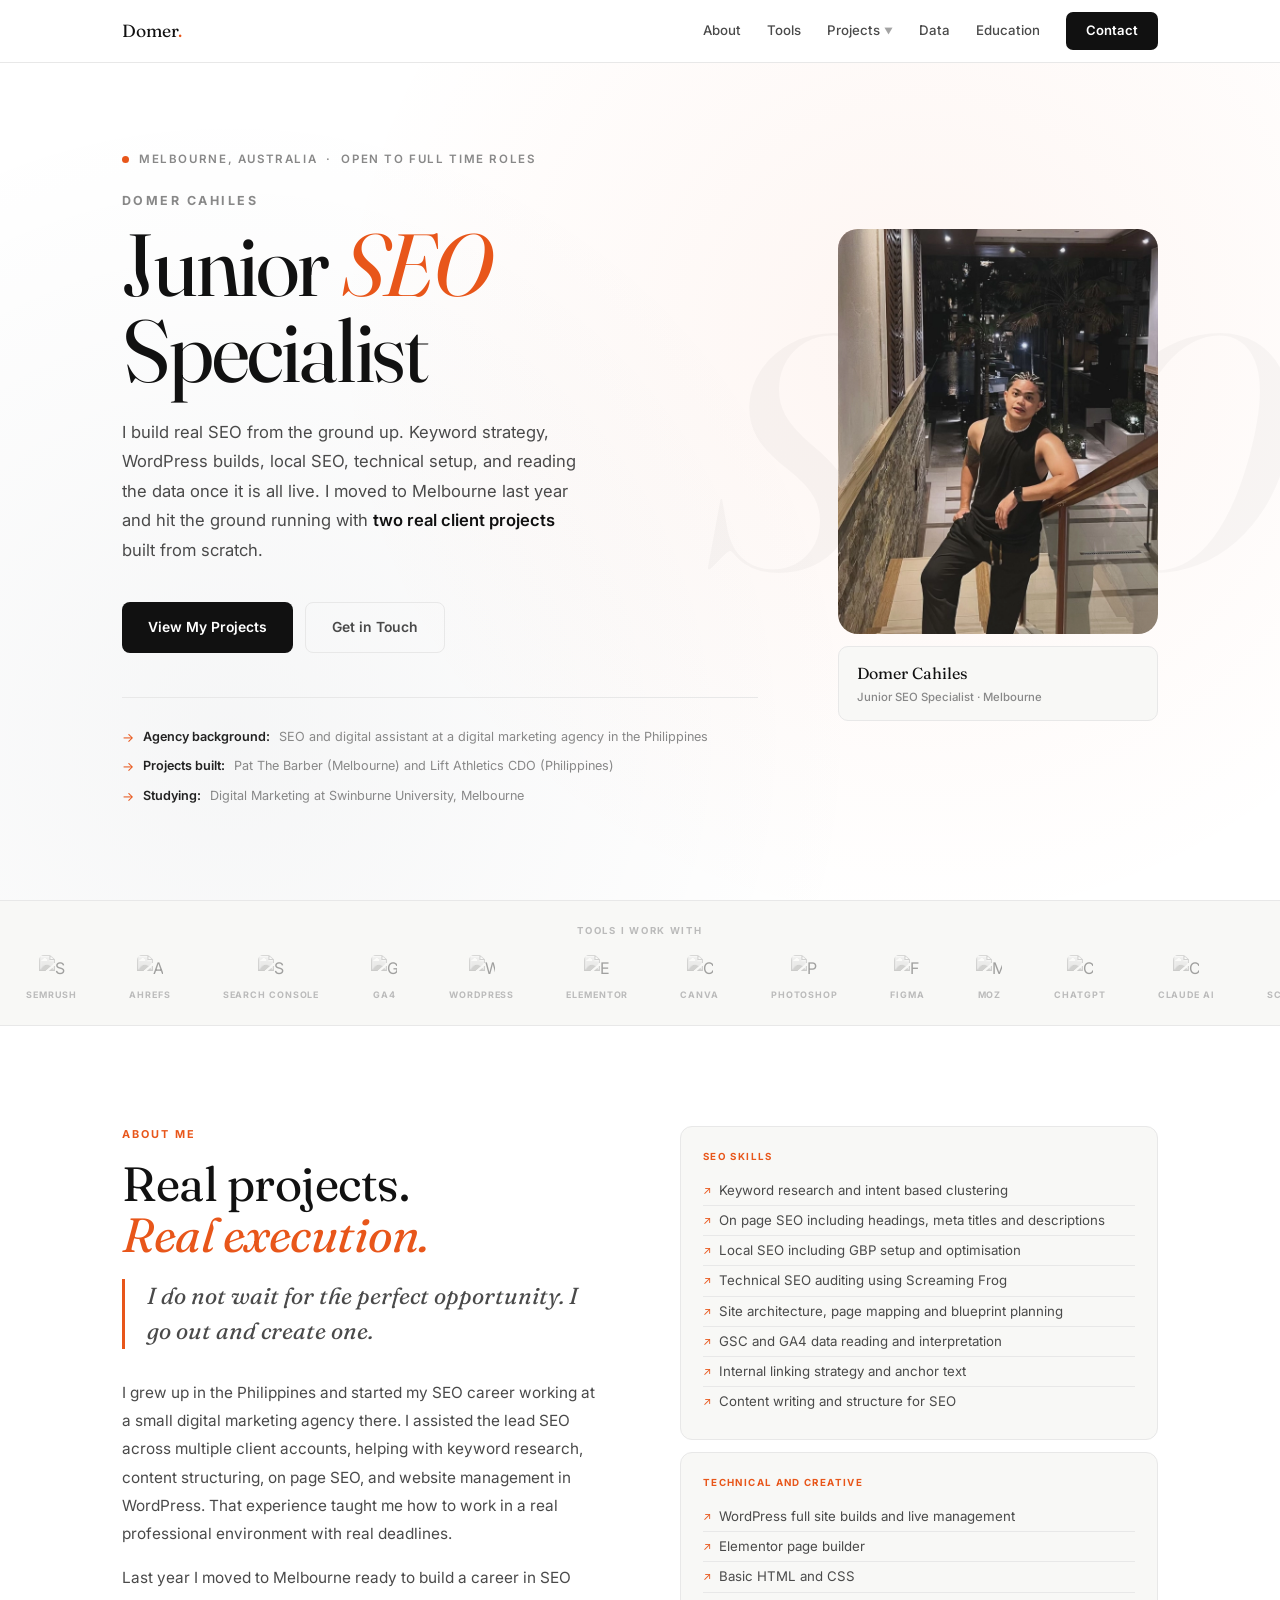
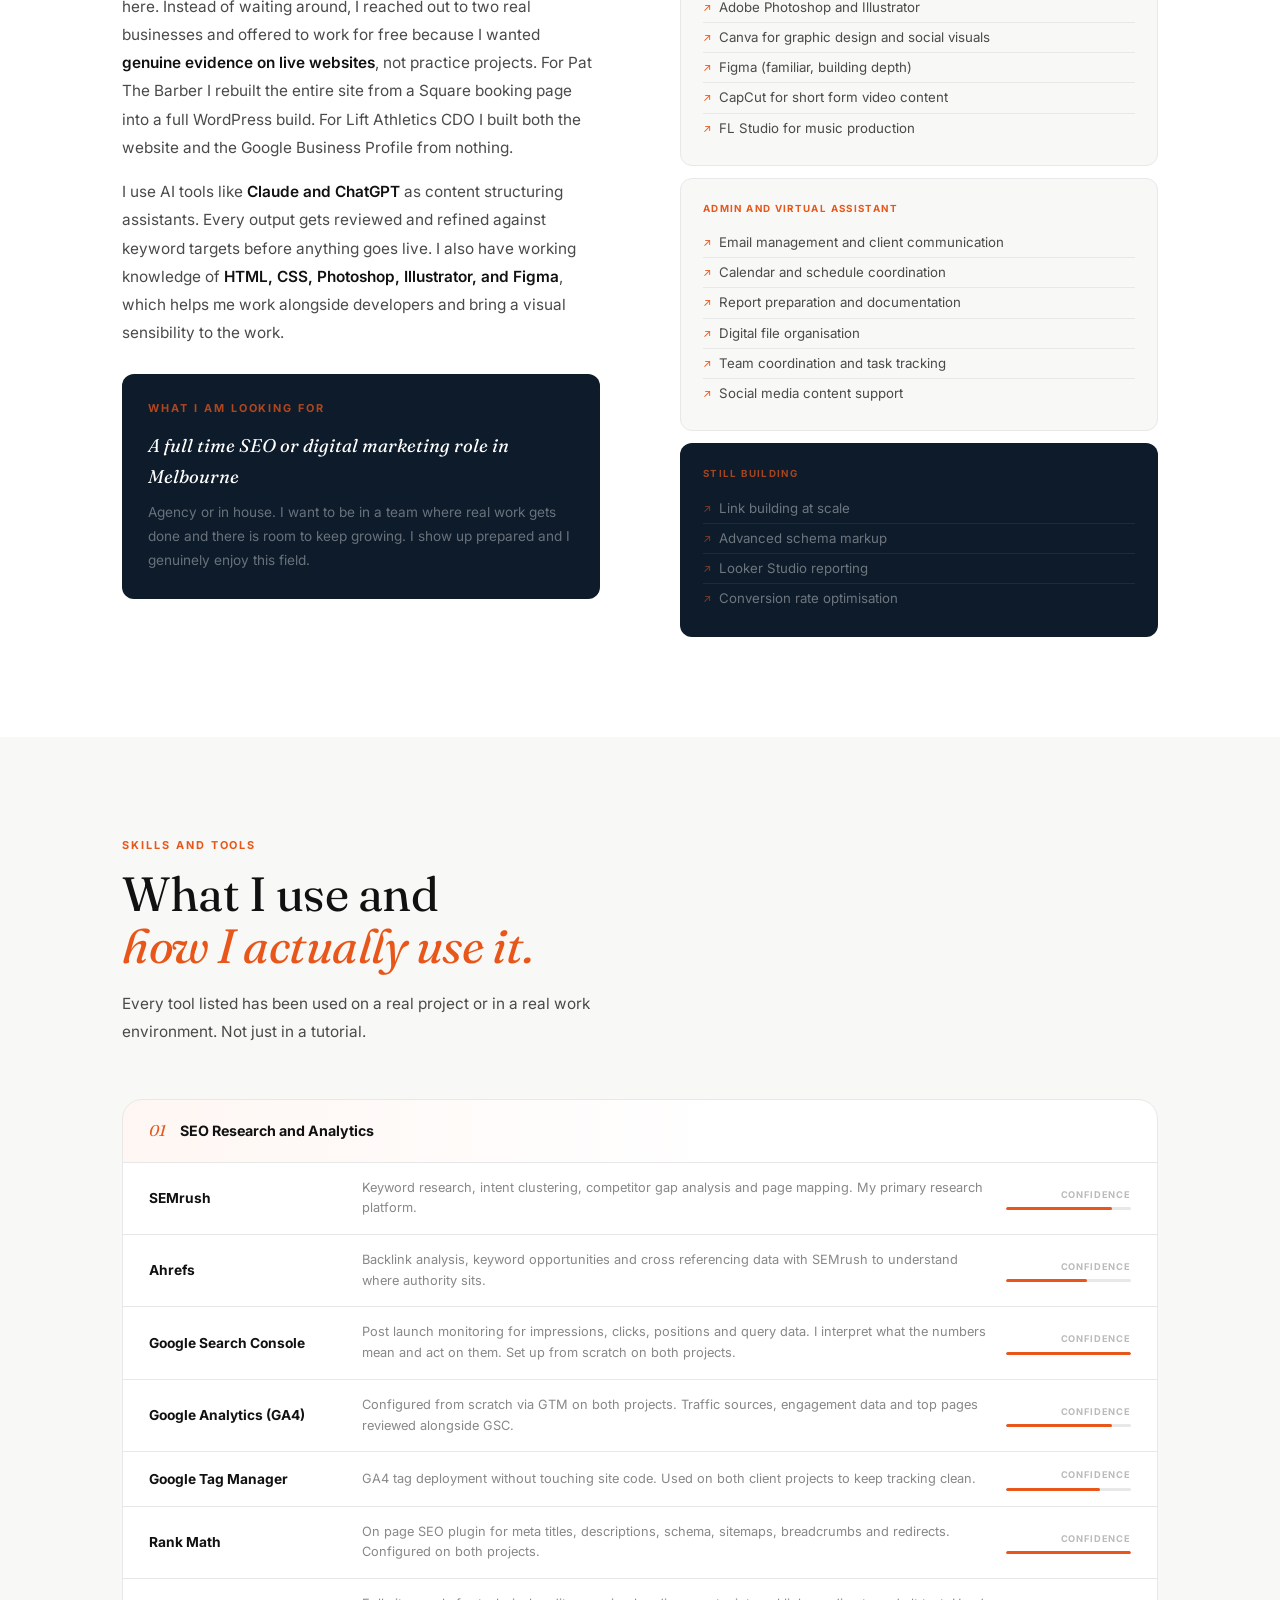
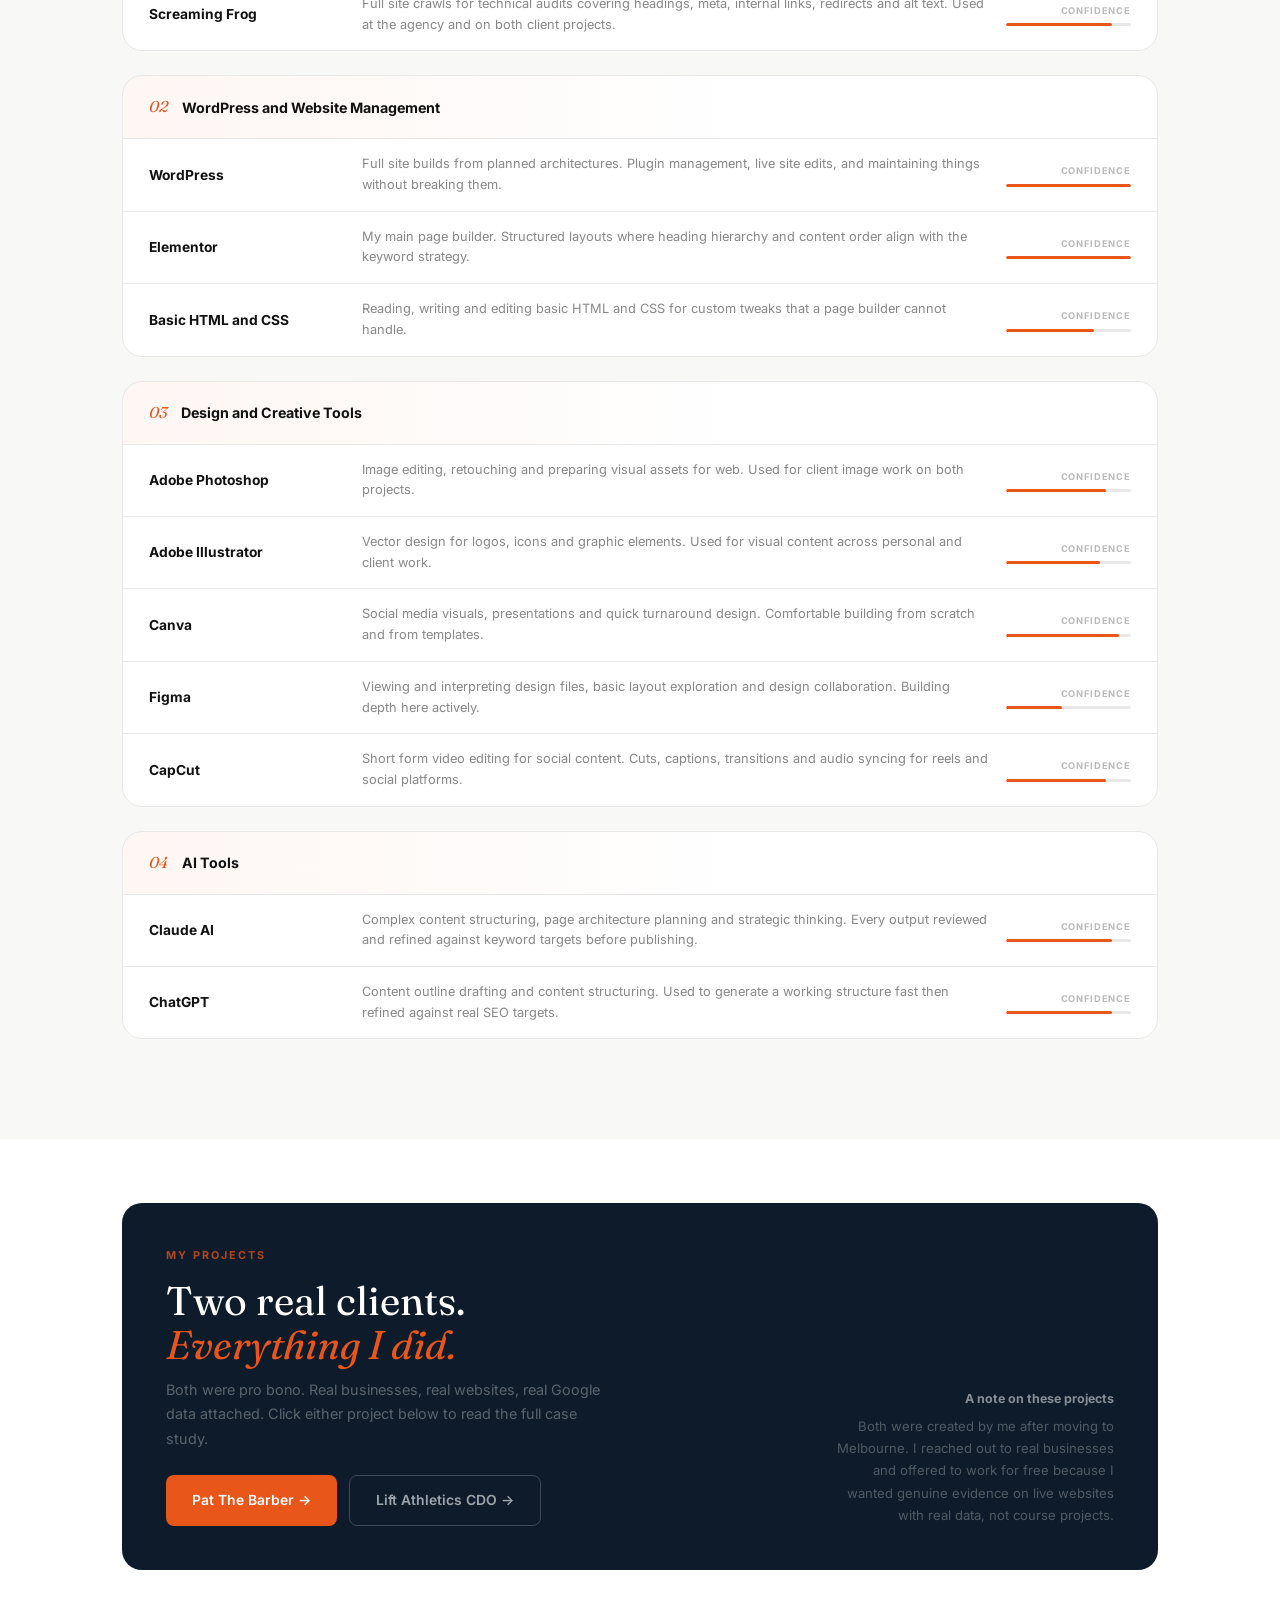
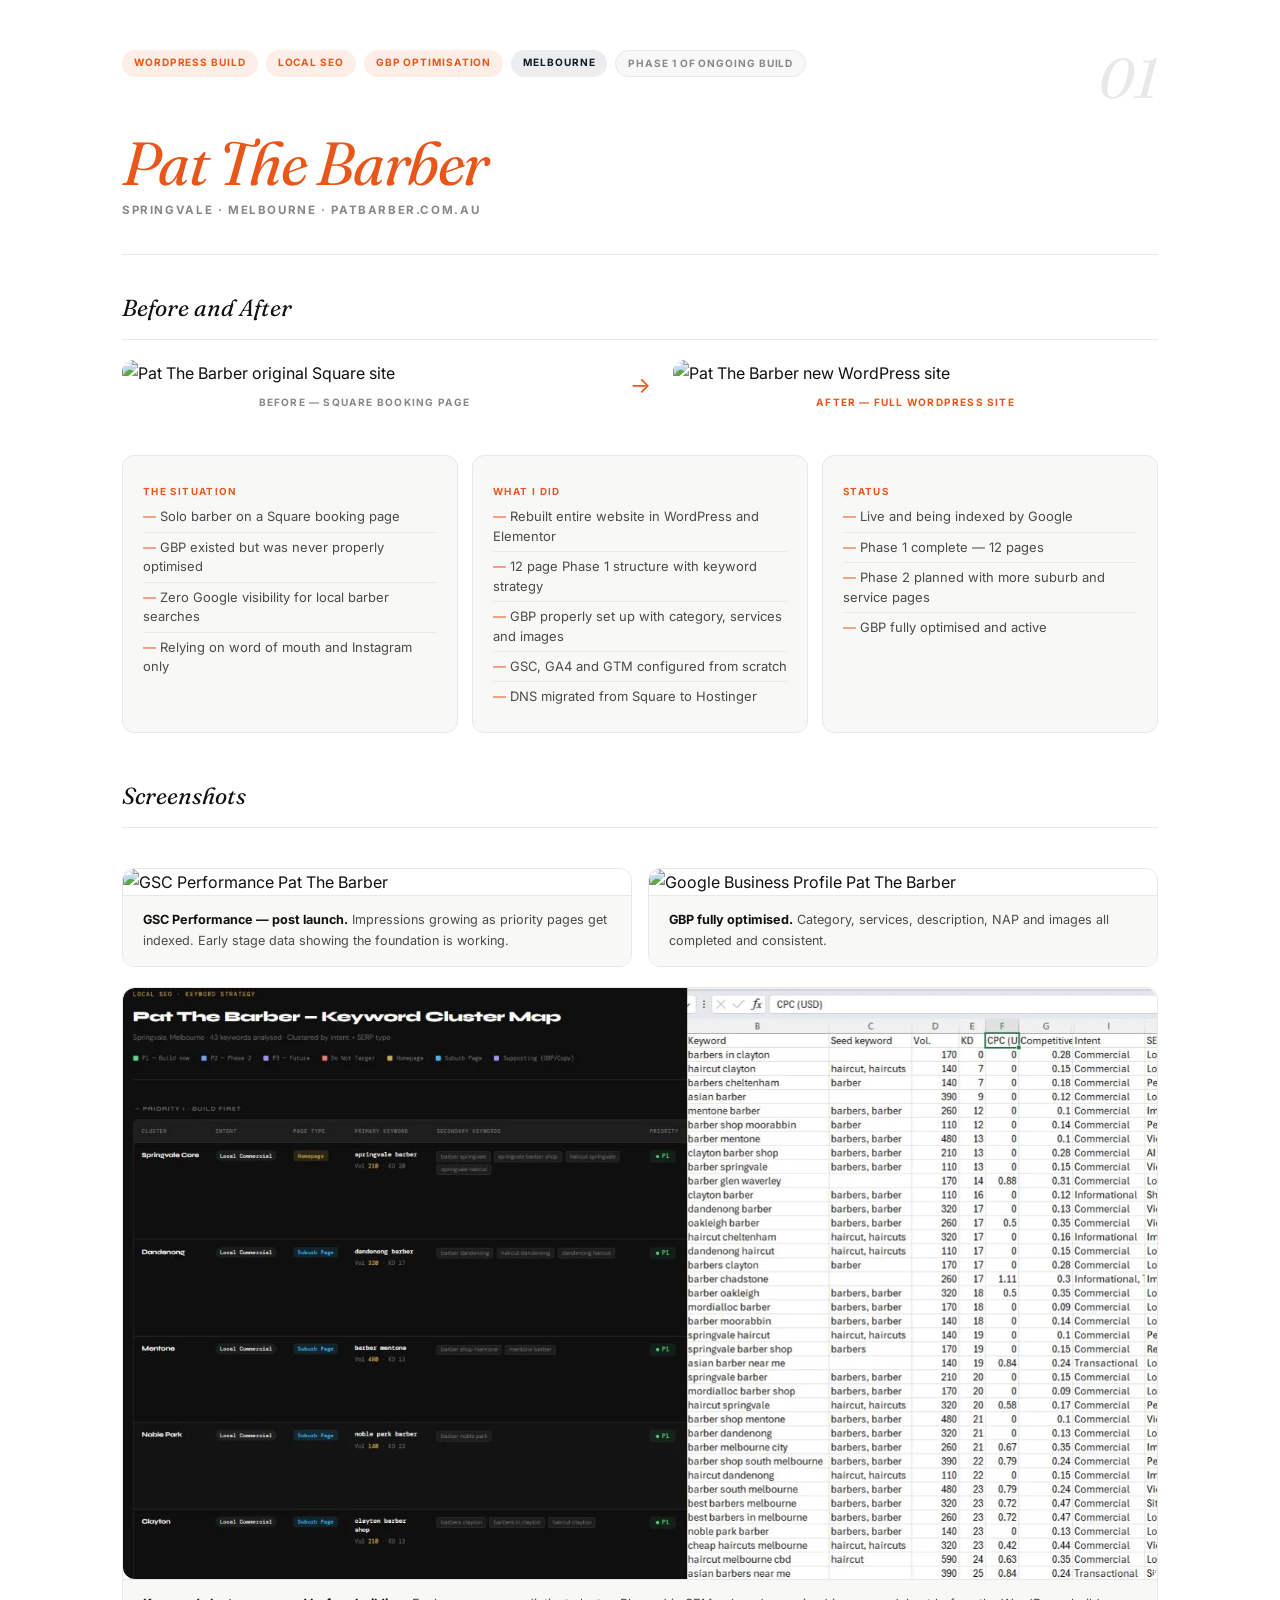
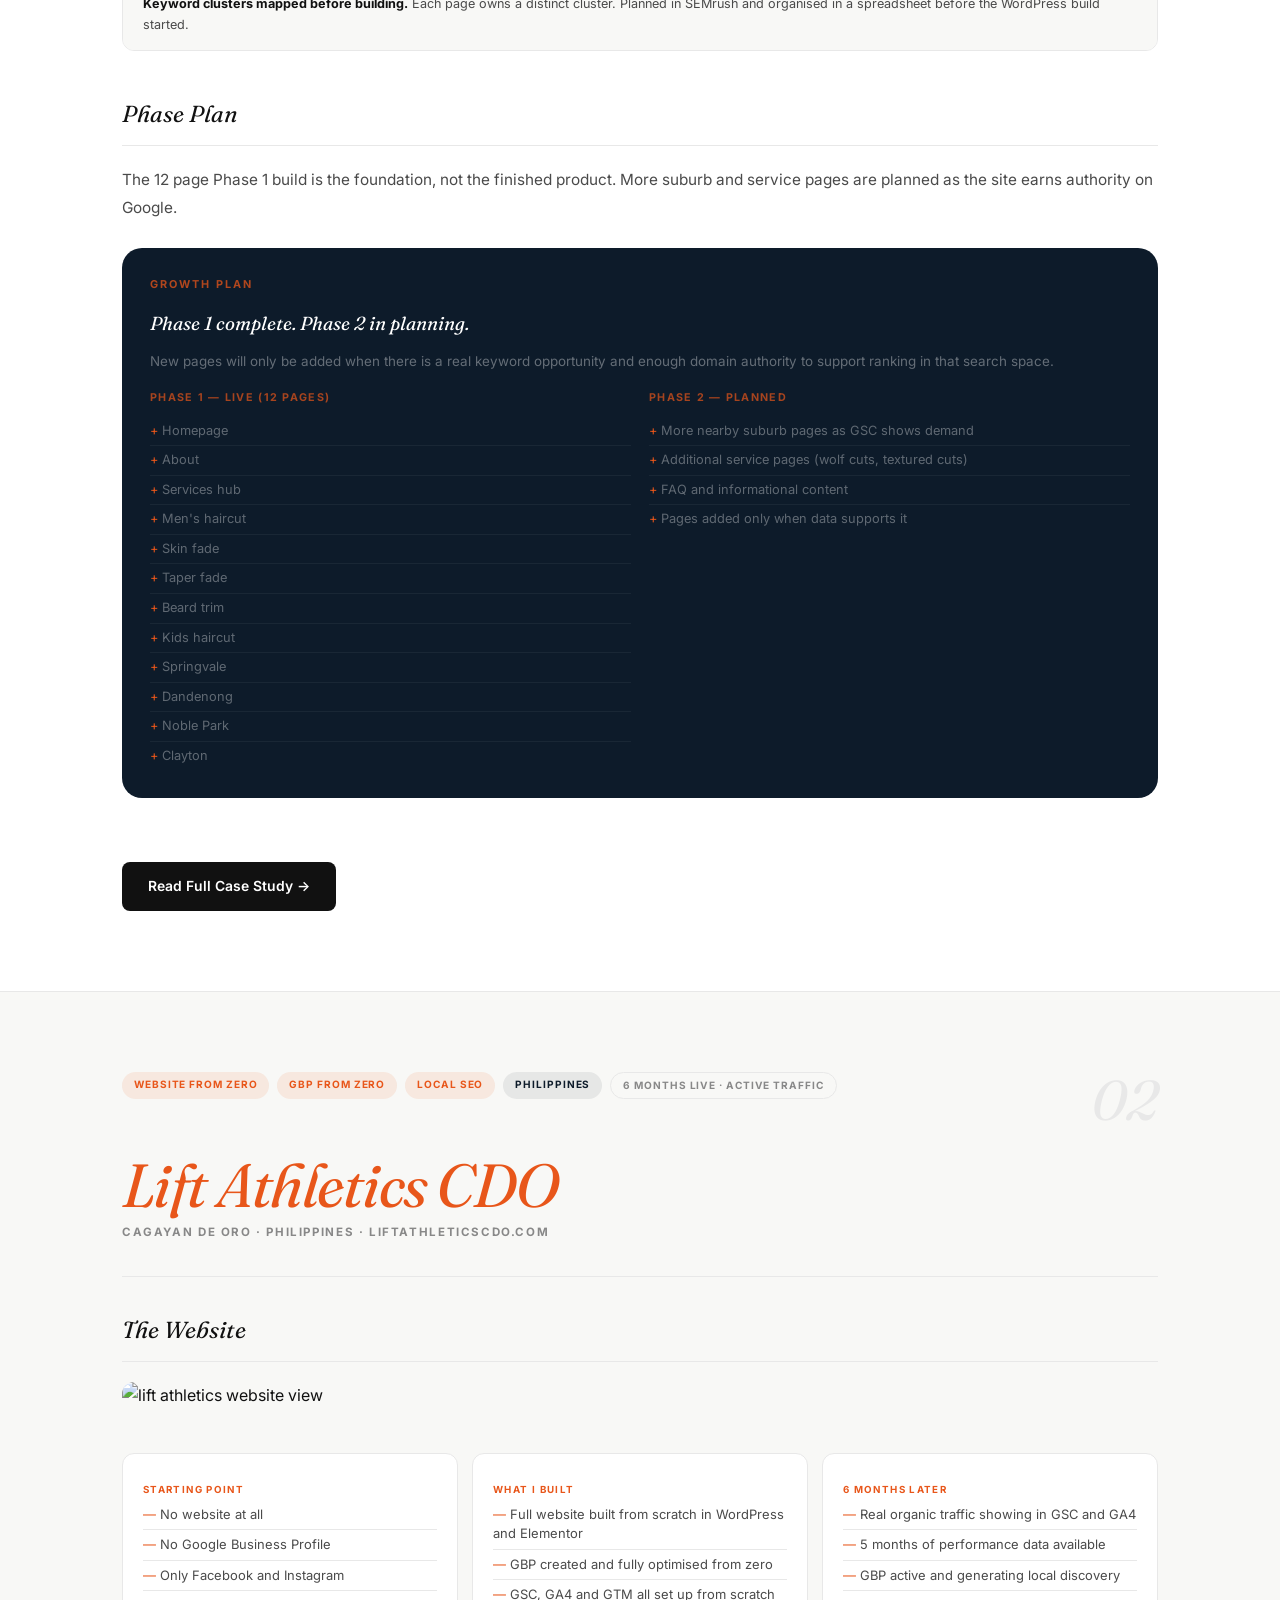
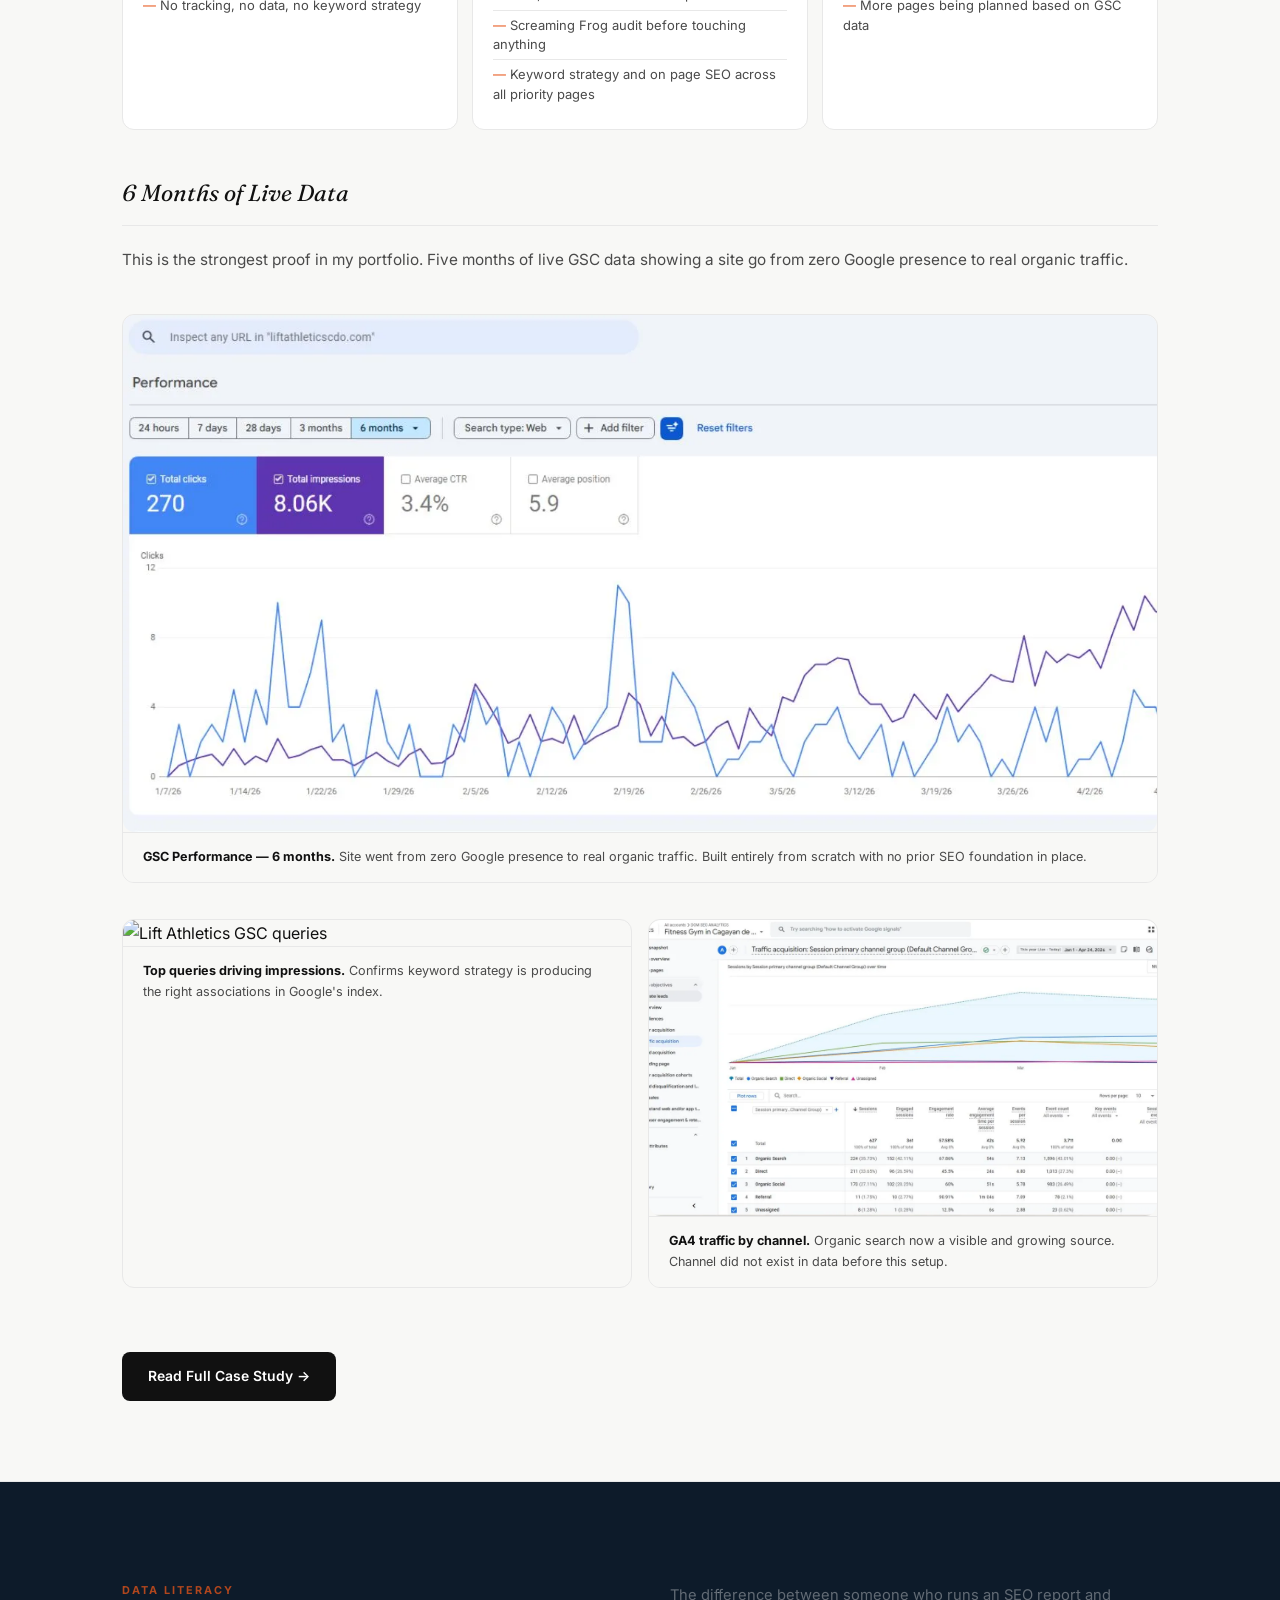
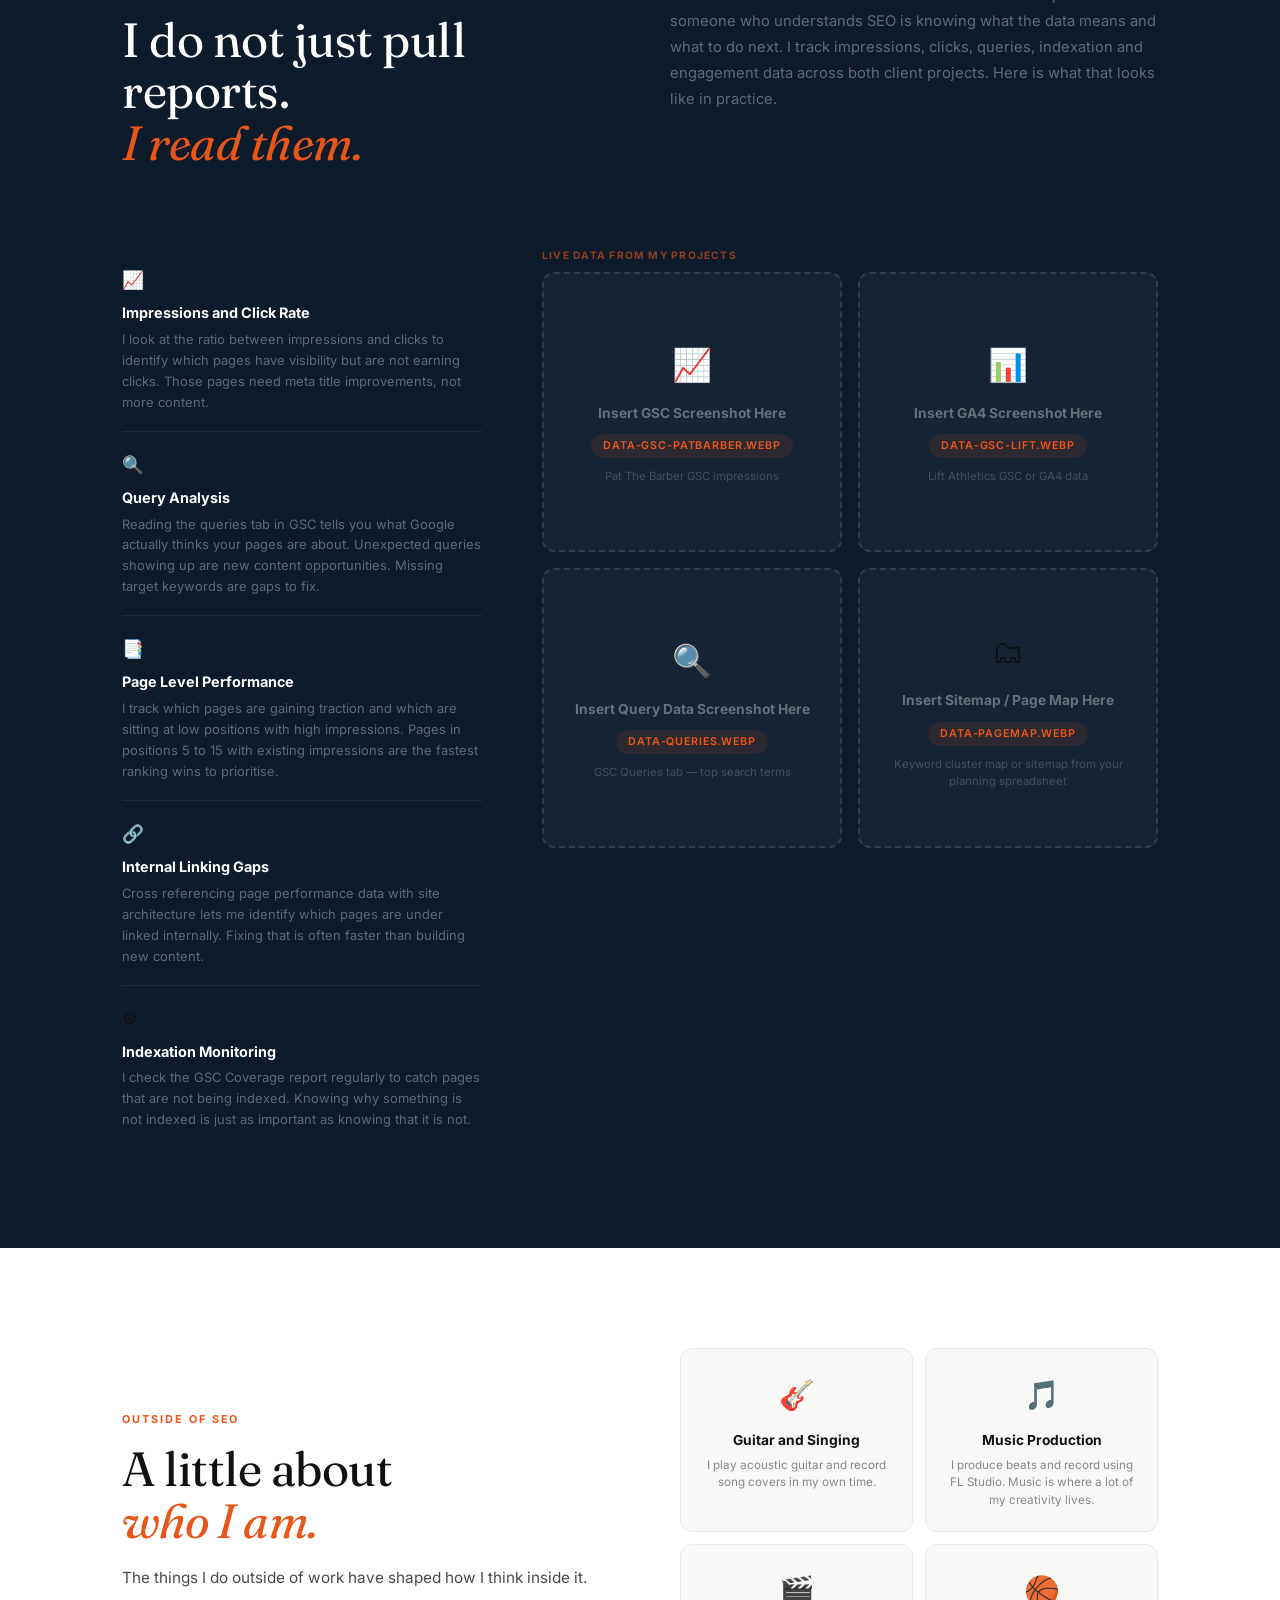
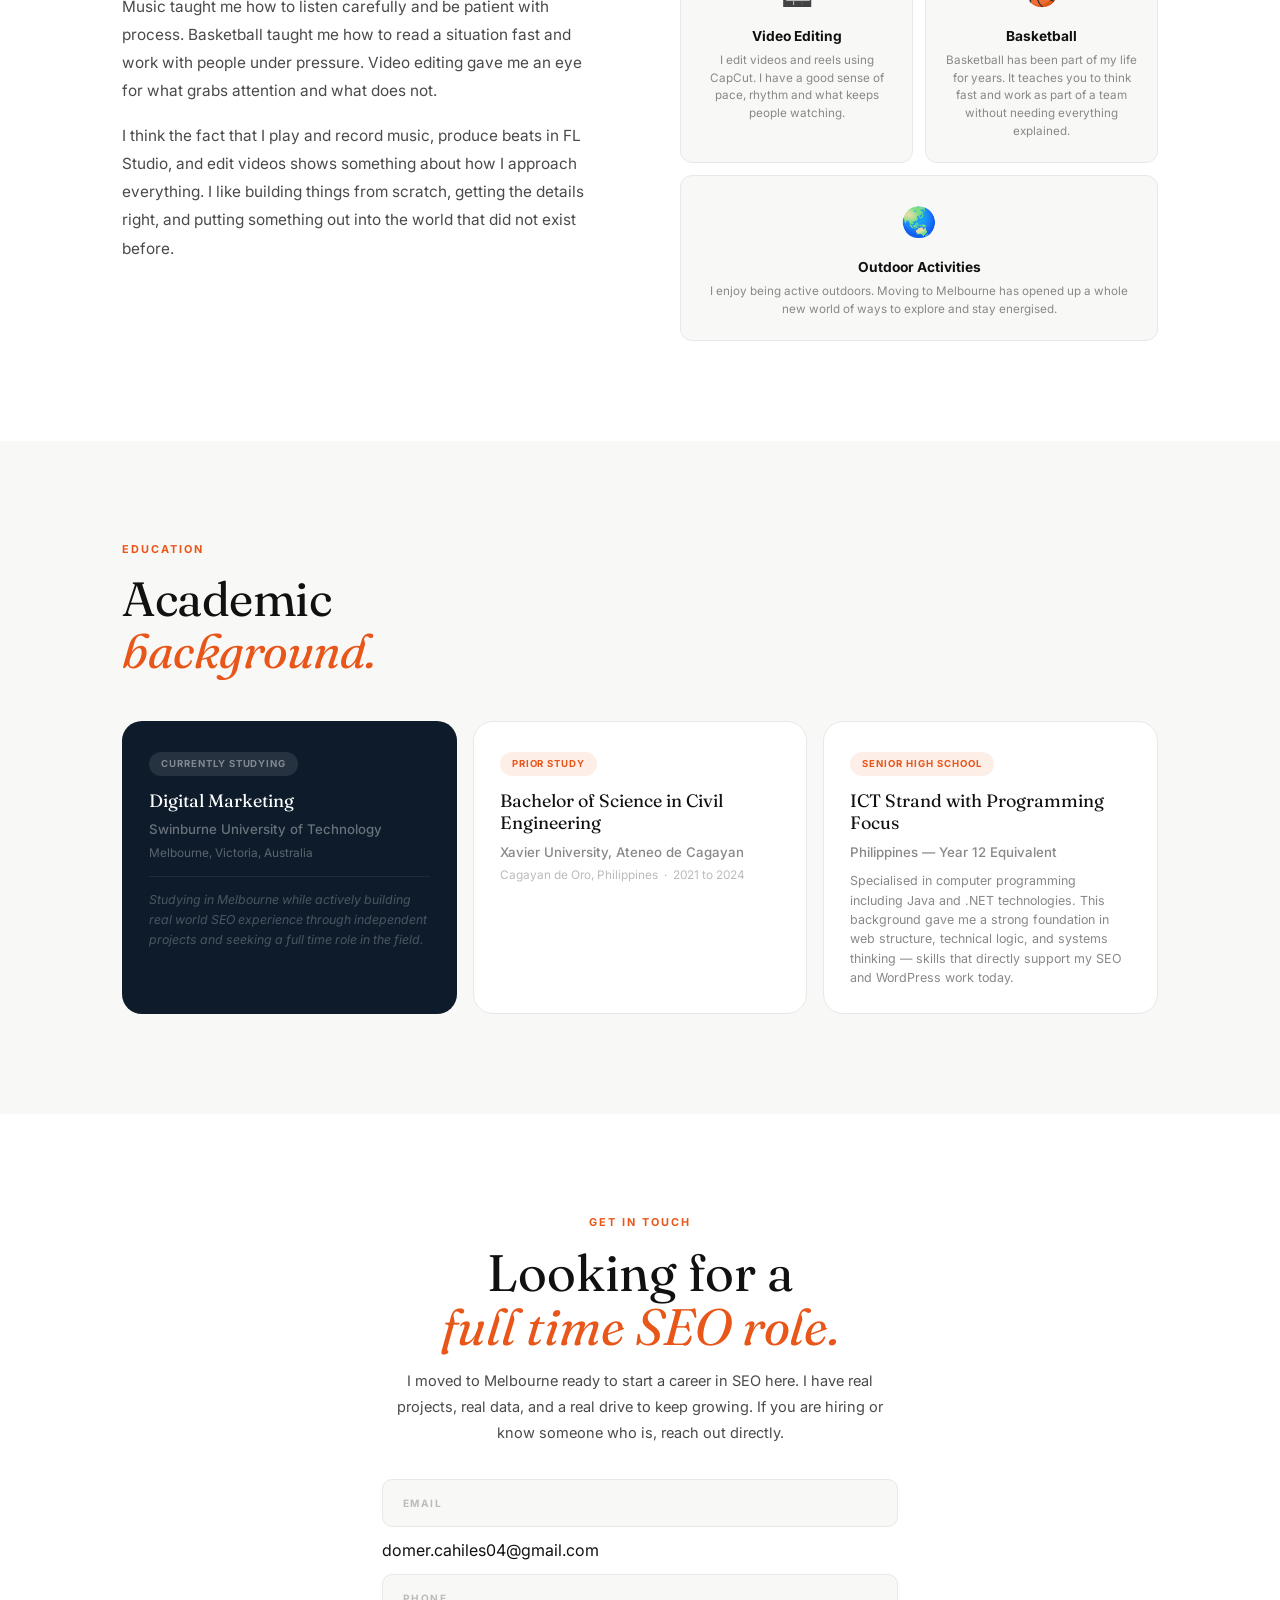
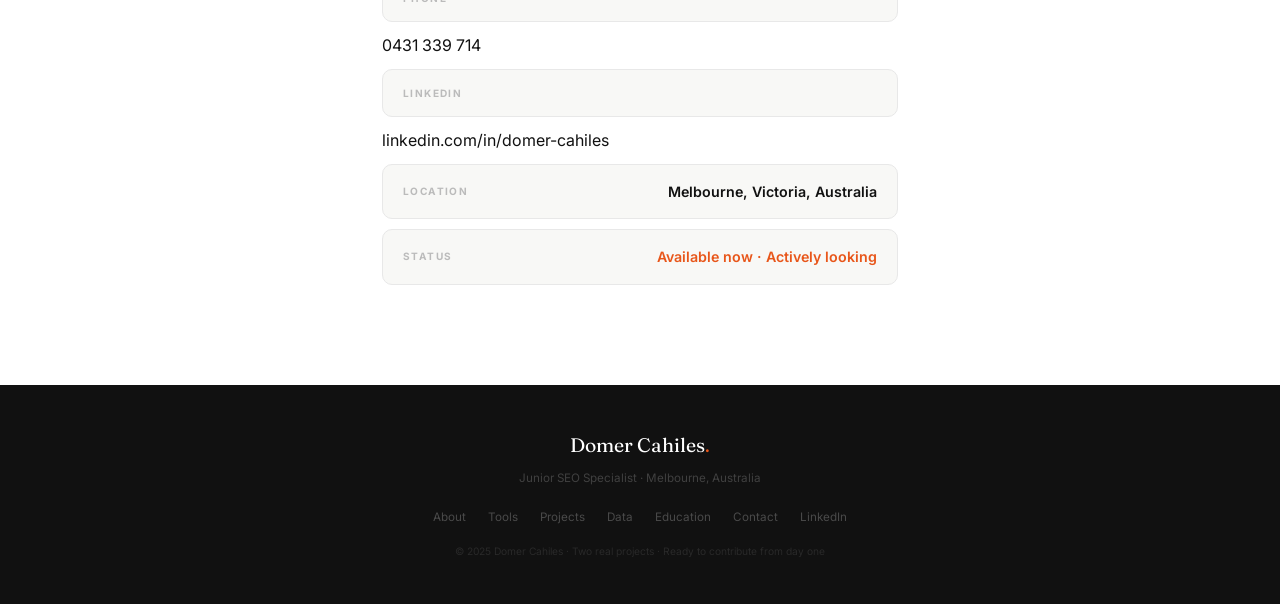
==== commit 122e6d0a: "Update index.html" ====
--- a/index.html
+++ b/index.html
@@ -563,12 +563,7 @@
             SIZE: 1200 × 700px
             SHOWS: GSC Queries tab with top search terms
           -->
-          <div class="ph-box ph-md">
-            <div class="ph-icon">🔍</div>
-            <div class="ph-name">Insert GSC Top Queries Screenshot Here</div>
-            <div class="ph-file">lift-gsc-queries.webp</div>
-            <div class="ph-hint">GSC → Queries tab showing top search terms by impressions</div>
-          </div>
+          <img src="images/lift-gsc-queries.webp" alt="Lift Athletics GSC queries" class="real-img" />
           <div class="proof-cap"><strong>Top queries driving impressions.</strong> Confirms keyword strategy is producing the right associations in Google's index.</div>
         </div>
         <div class="proof-wrap">
@@ -577,12 +572,7 @@
             SIZE: 1200 × 700px
             SHOWS: GA4 Acquisition overview showing organic channel
           -->
-          <div class="ph-box ph-md">
-            <div class="ph-icon">📊</div>
-            <div class="ph-name">Insert GA4 Acquisition Screenshot Here</div>
-            <div class="ph-file">lift-ga4.webp</div>
-            <div class="ph-hint">GA4 → Acquisition → shows traffic by channel. Organic channel now visible — did not exist before setup.</div>
-          </div>
+          <img src="images/lift-ga4.webp" alt="GA4 overview of lift athletics" class="real-img" />
           <div class="proof-cap"><strong>GA4 traffic by channel.</strong> Organic search now a visible and growing source. Channel did not exist in data before this setup.</div>
         </div>
       </div>
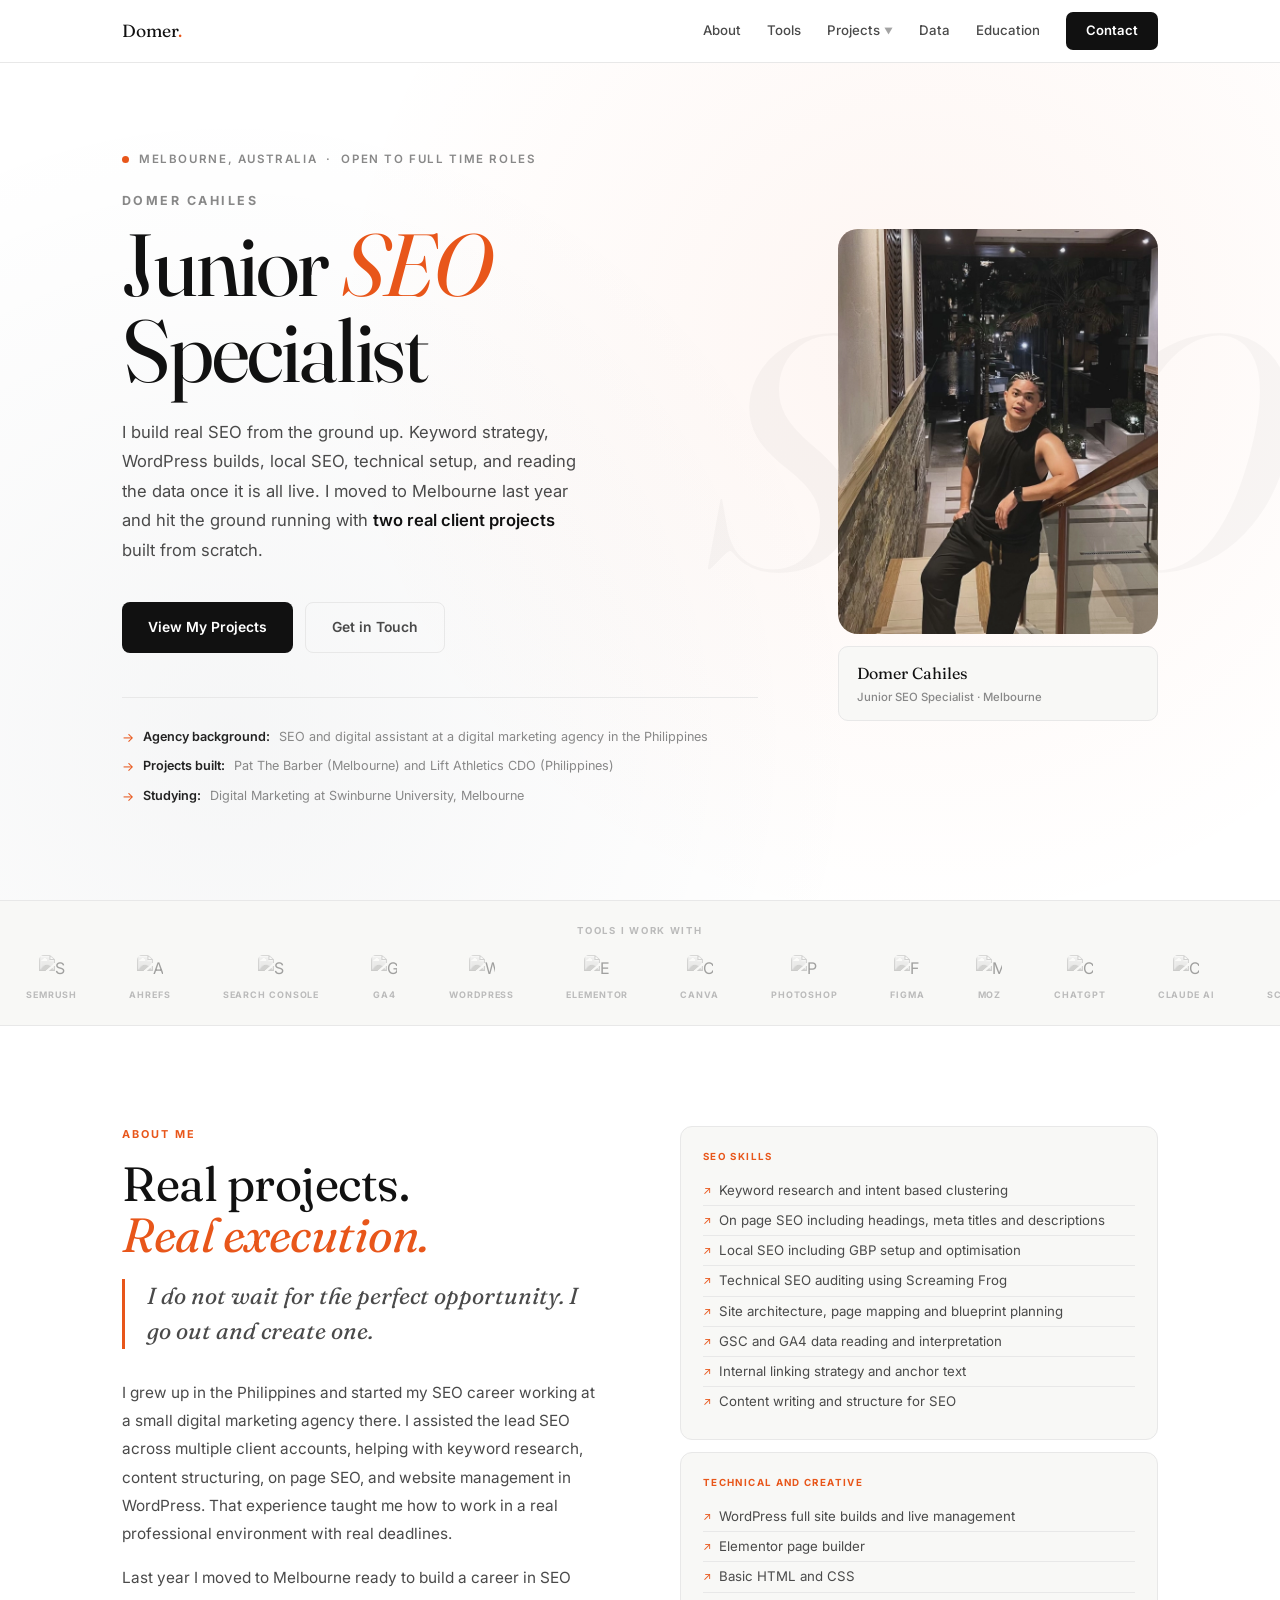
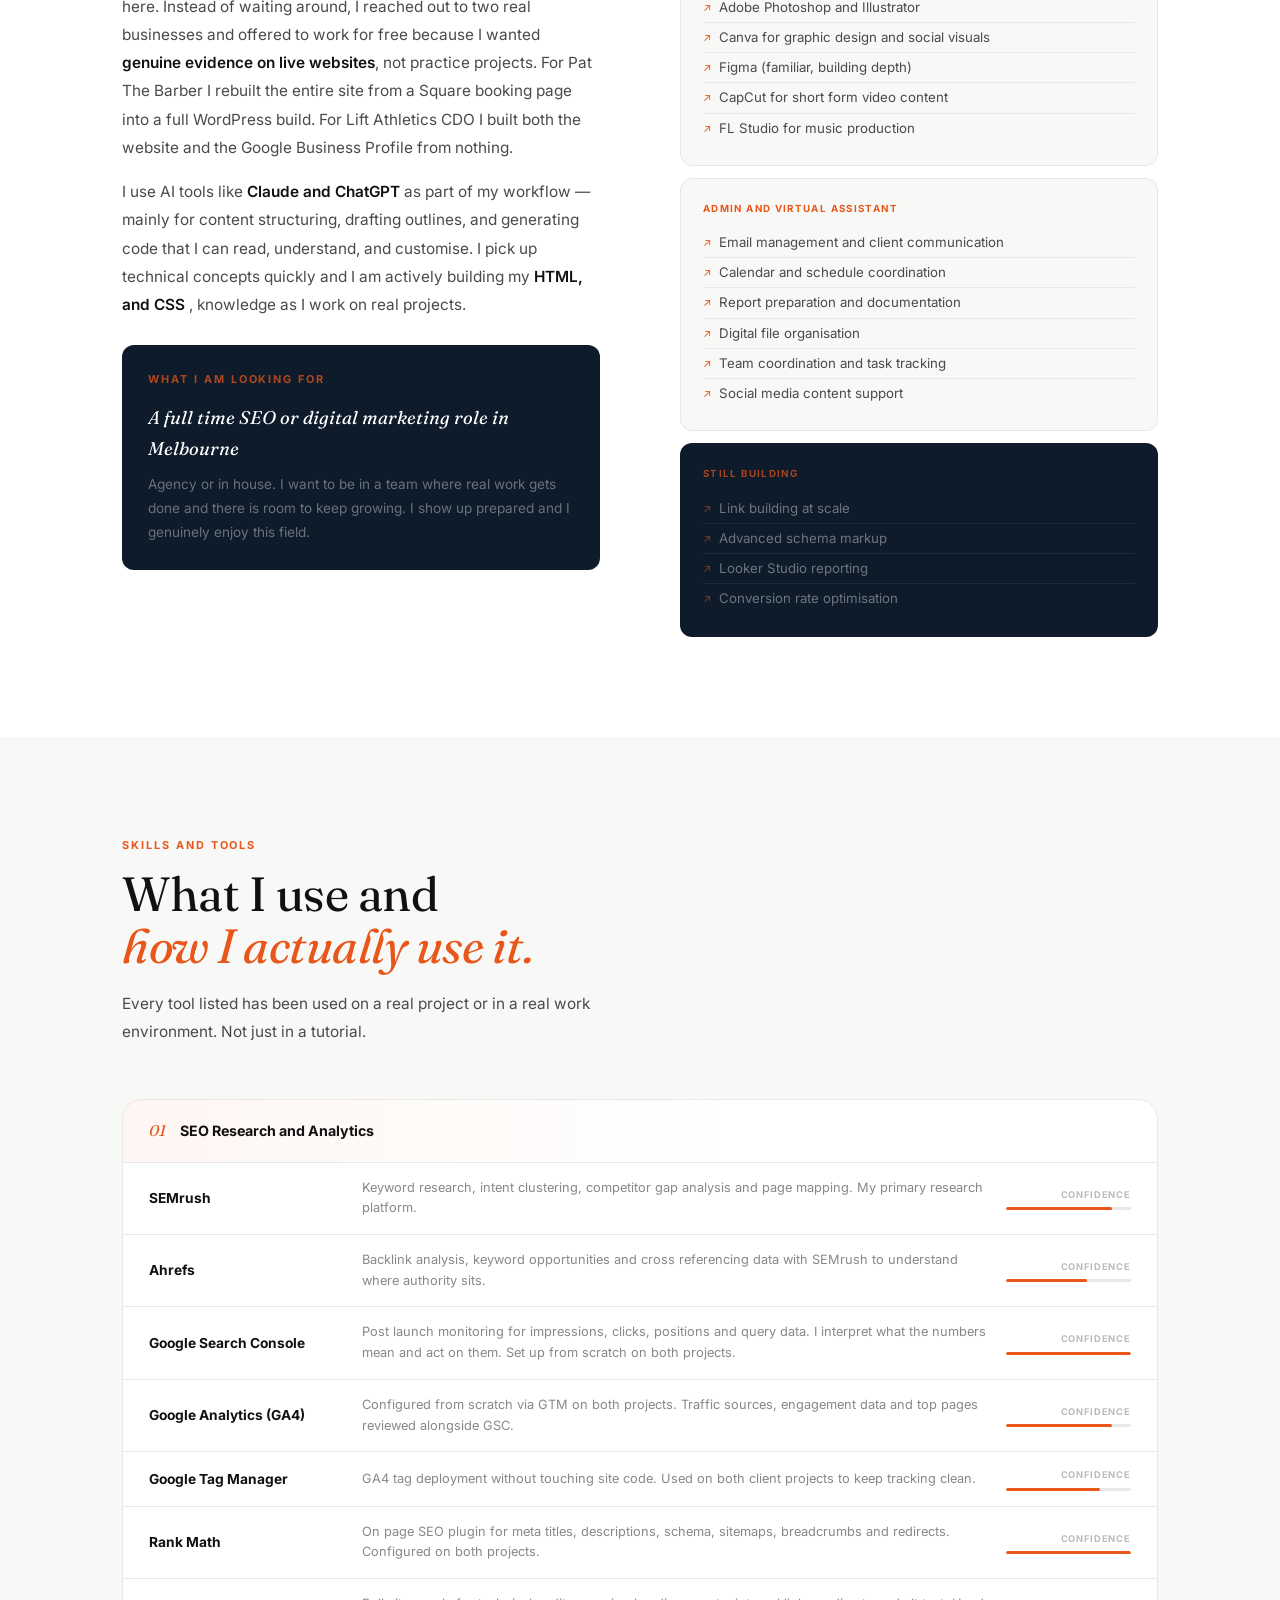
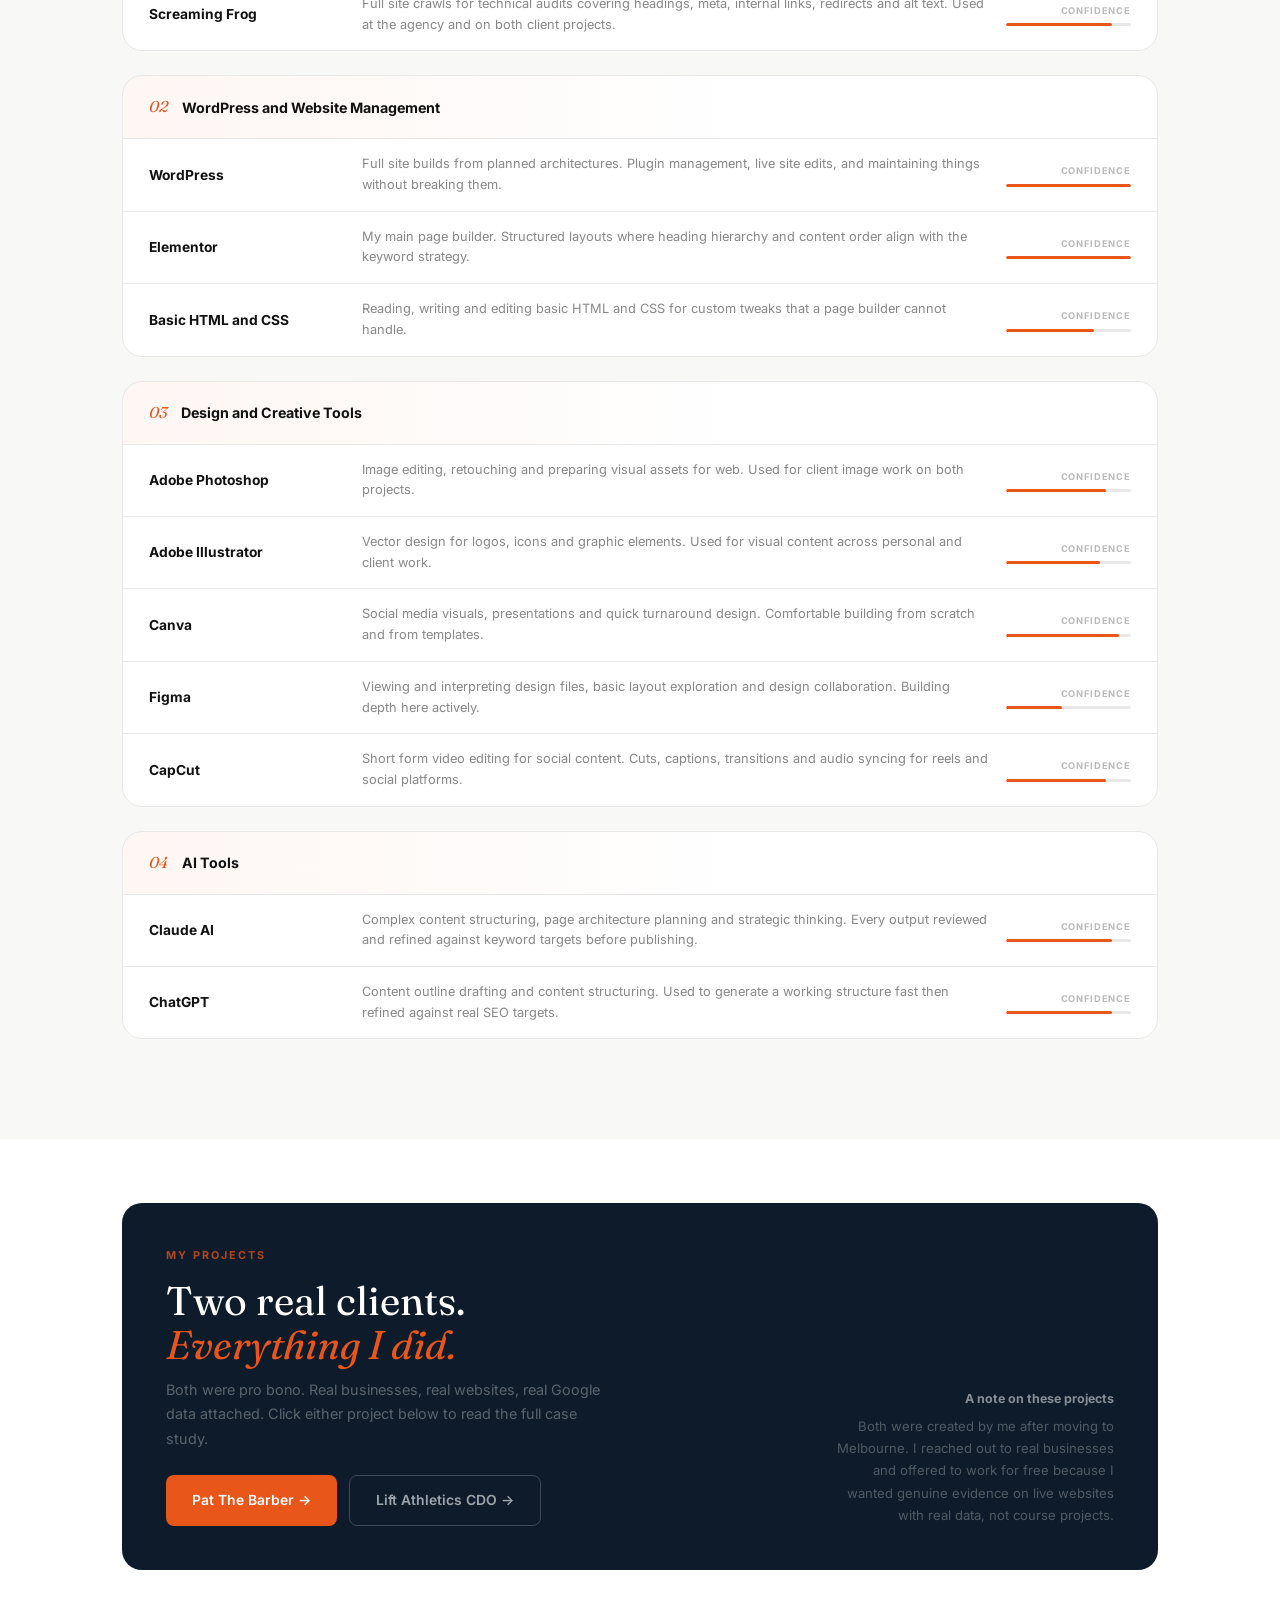
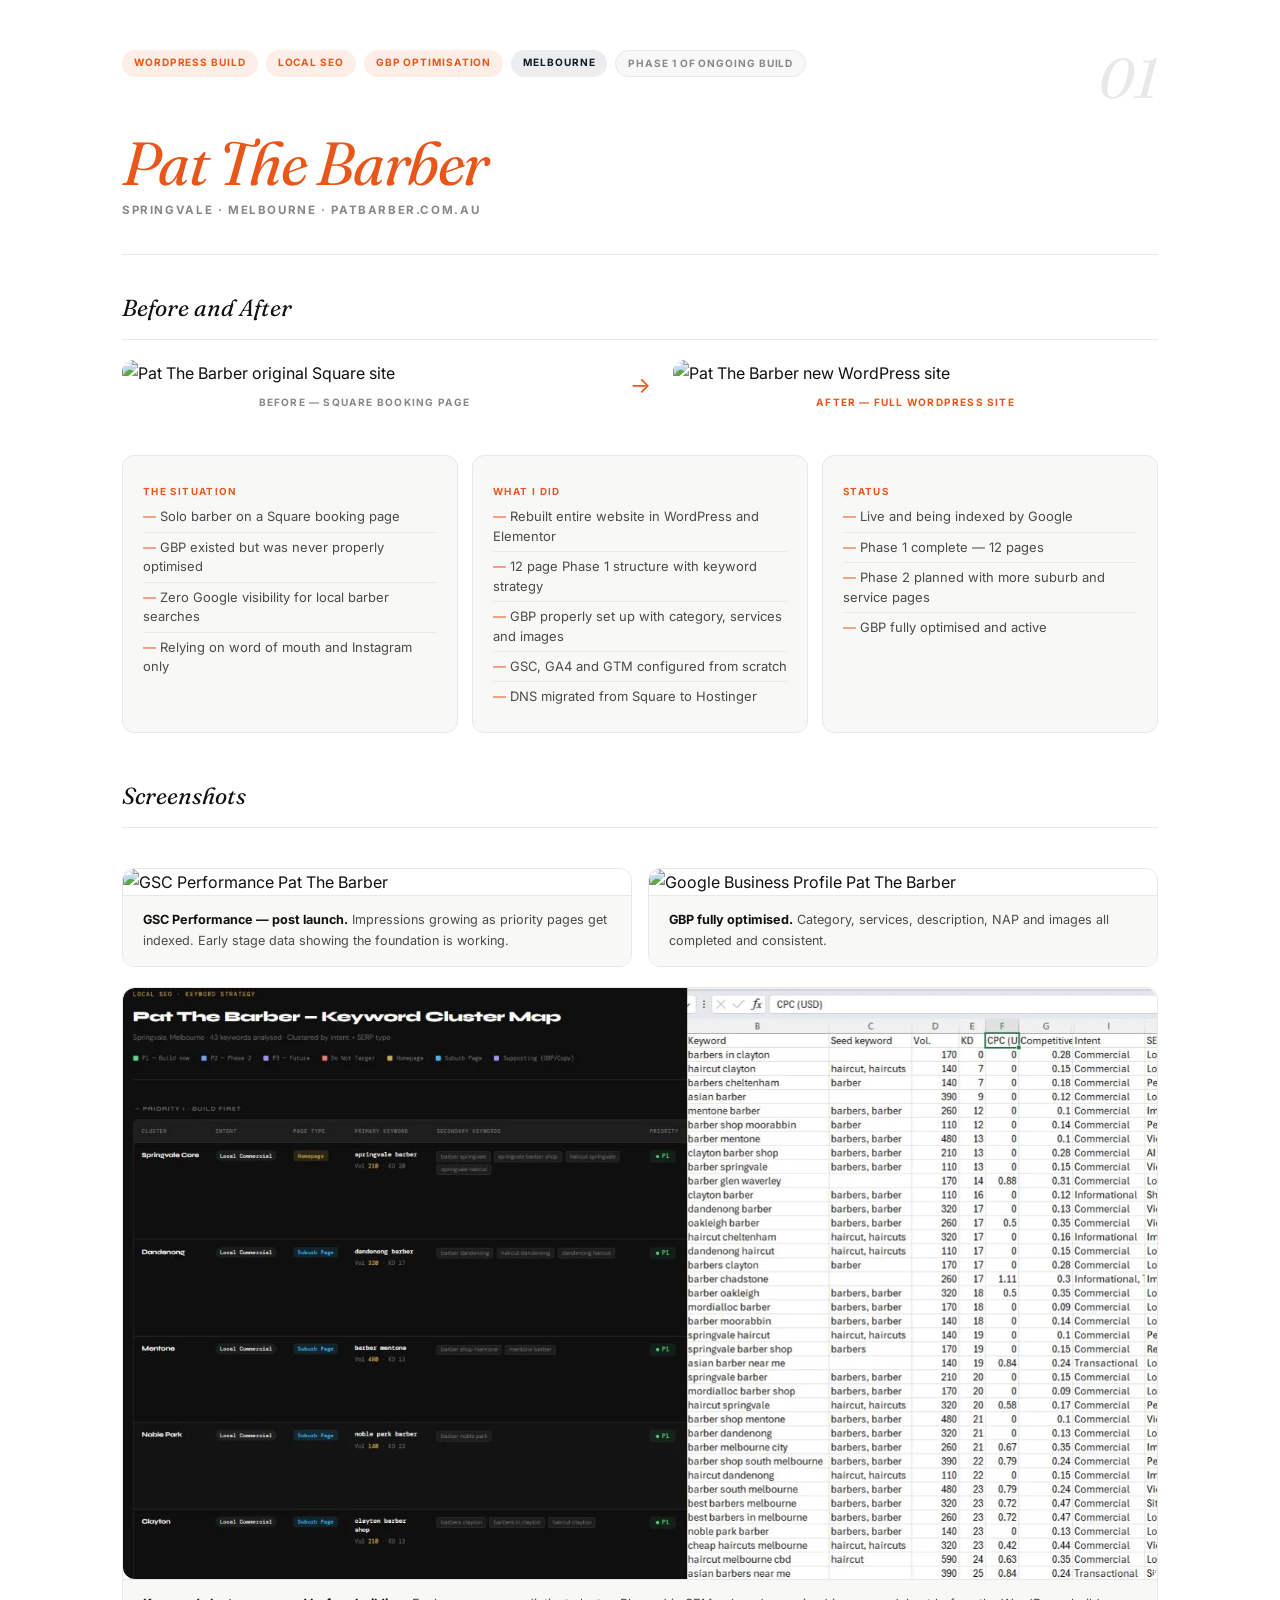
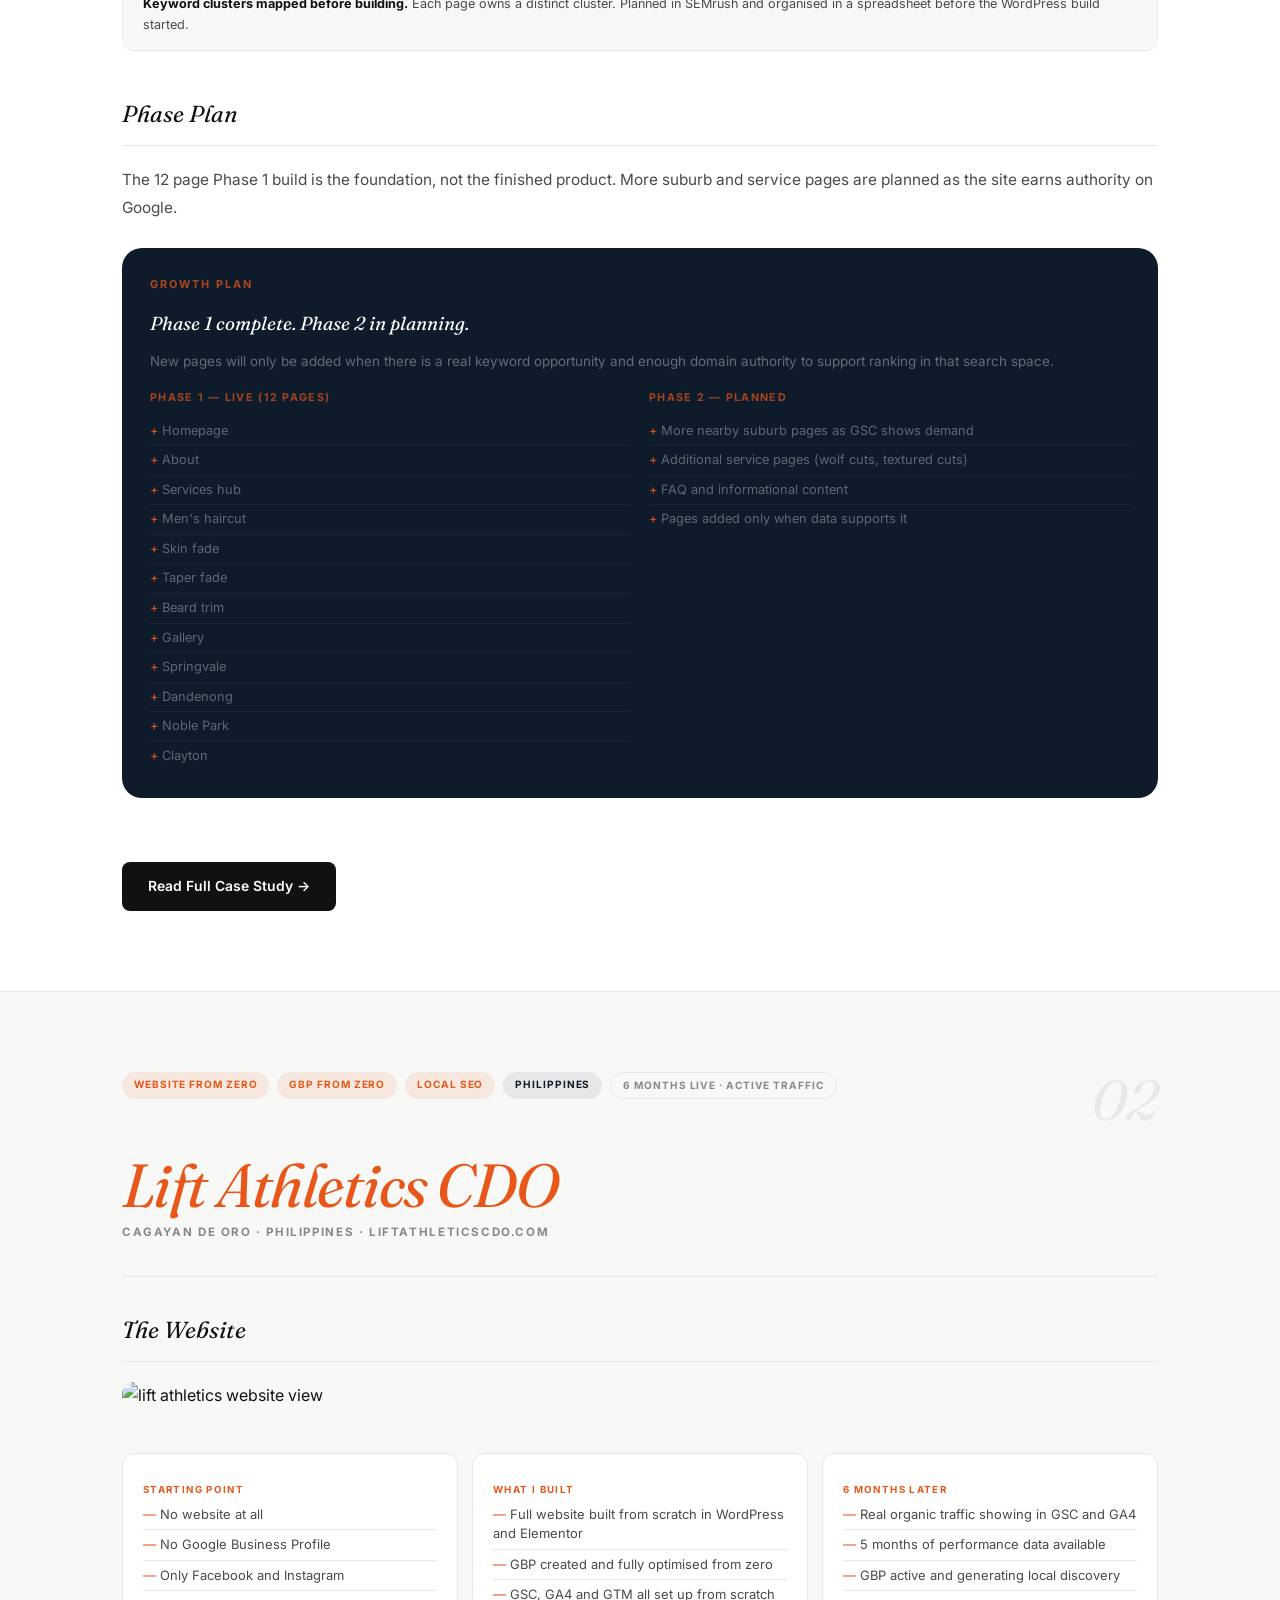
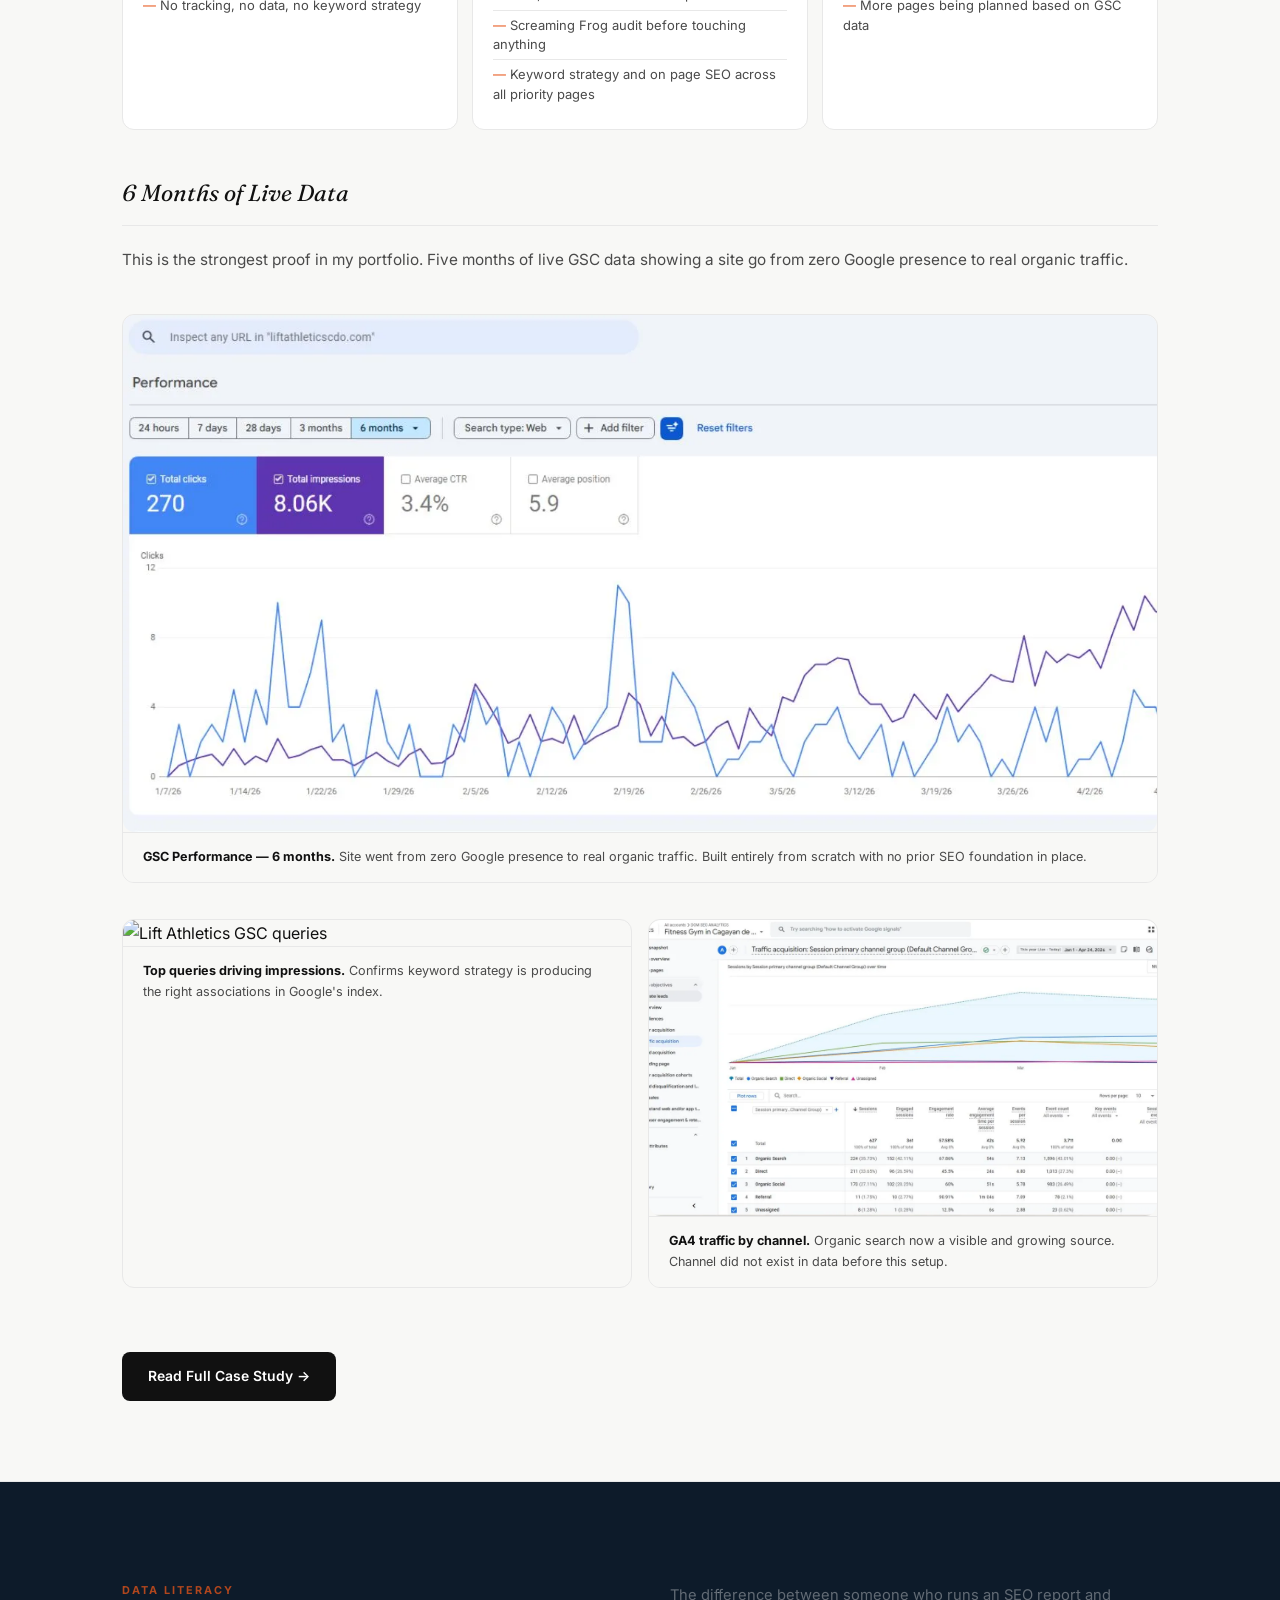
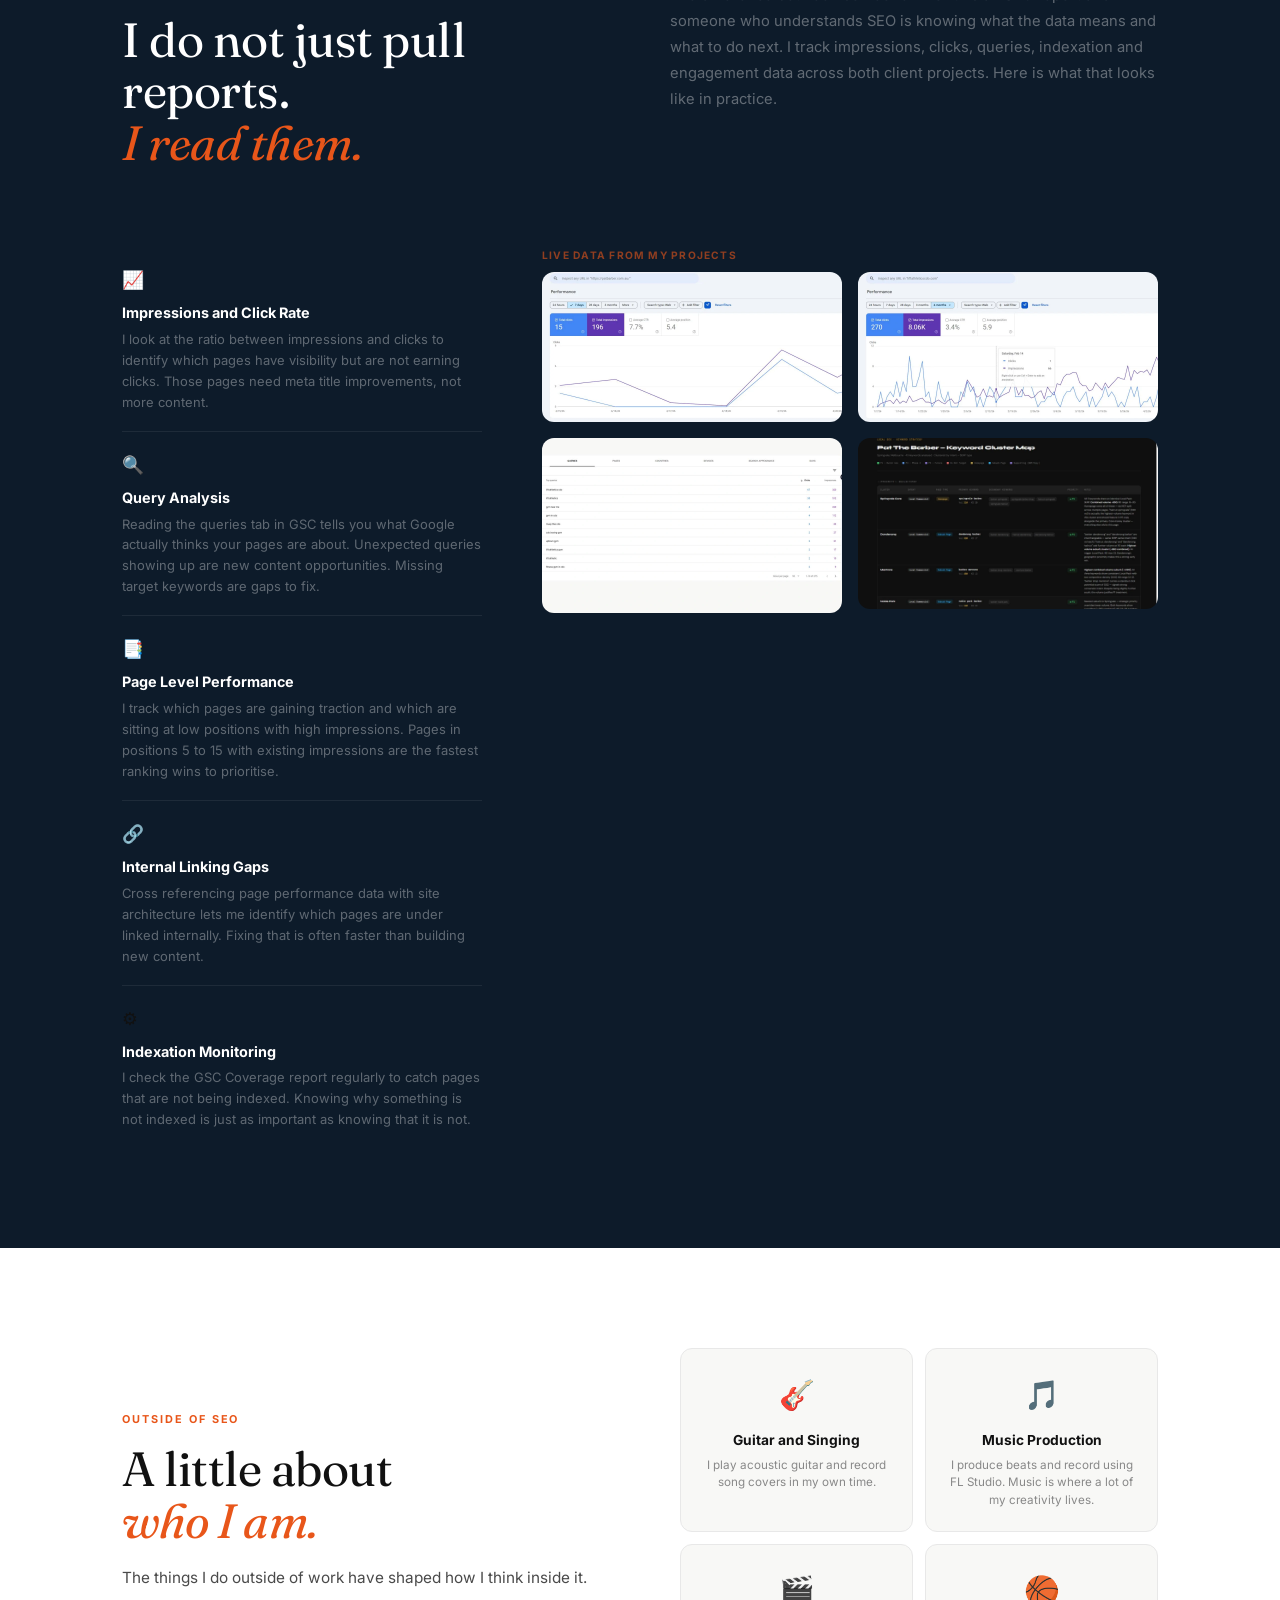
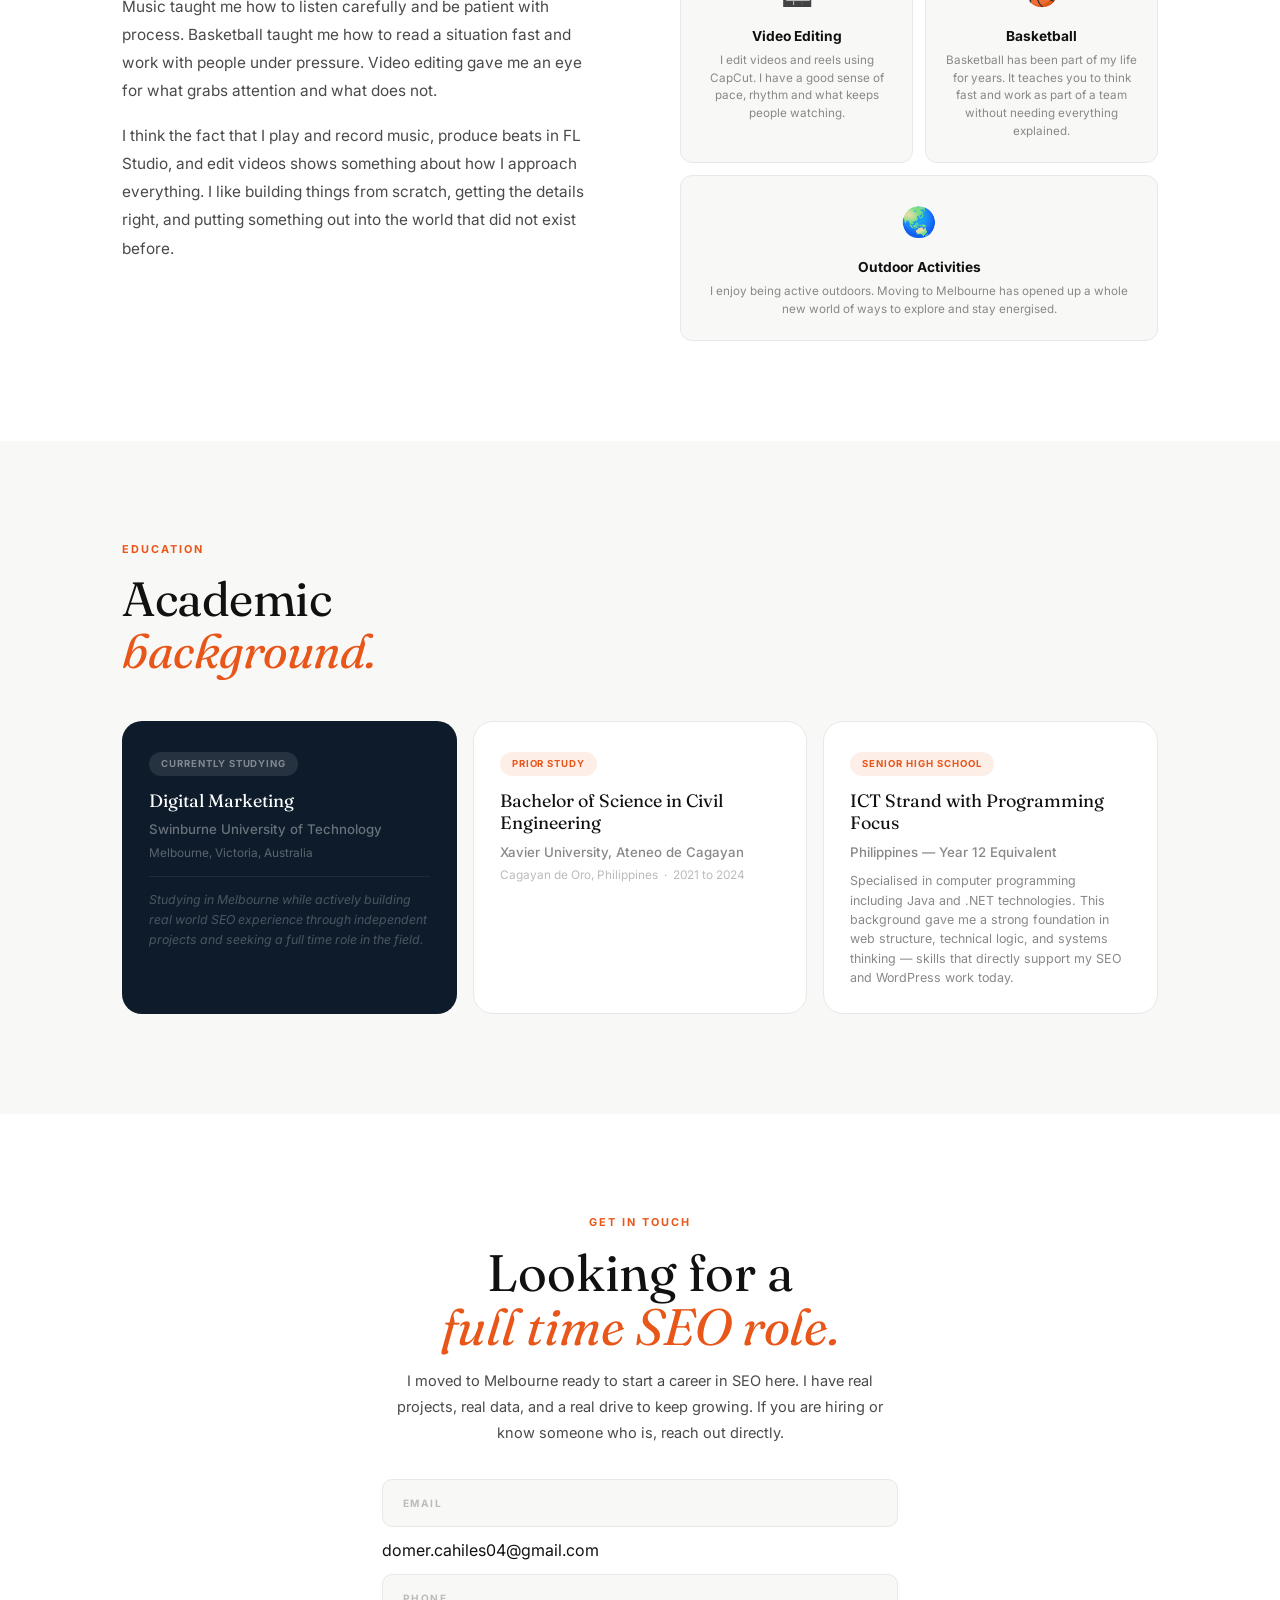
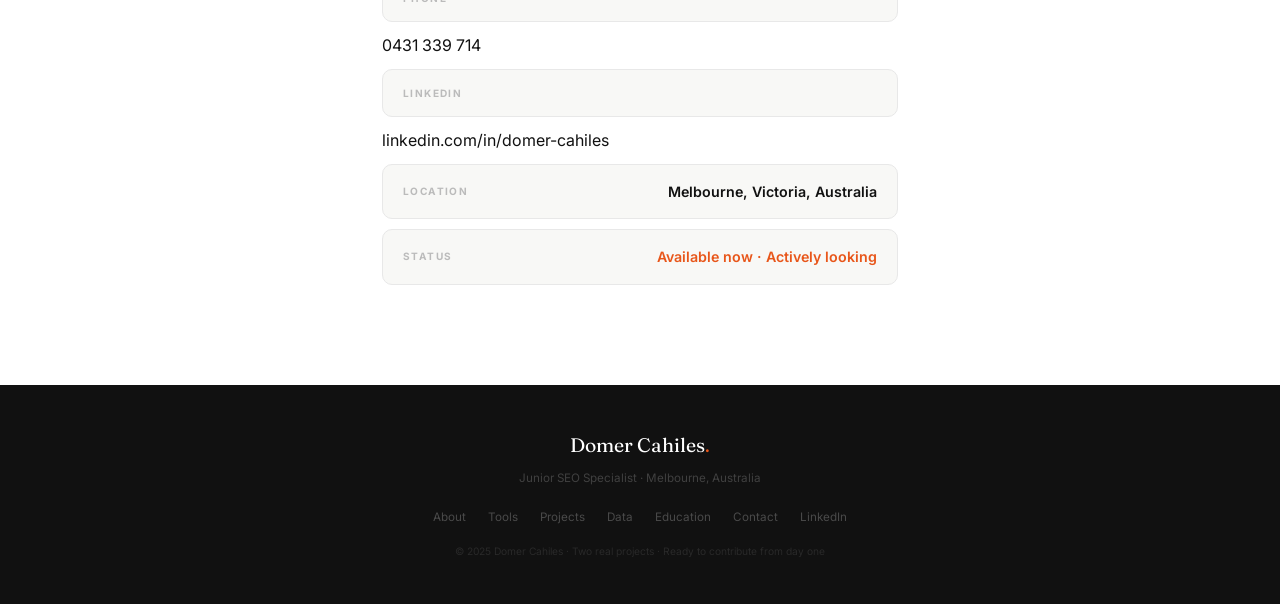
==== commit 5572f4b4: "Update index.html" ====
--- a/index.html
+++ b/index.html
@@ -176,7 +176,10 @@
 
       <p class="bp">Last year I moved to Melbourne ready to build a career in SEO here. Instead of waiting around, I reached out to two real businesses and offered to work for free because I wanted <strong>genuine evidence on live websites</strong>, not practice projects. For Pat The Barber I rebuilt the entire site from a Square booking page into a full WordPress build. For Lift Athletics CDO I built both the website and the Google Business Profile from nothing.</p>
 
-      <p class="bp">I use AI tools like <strong>Claude and ChatGPT</strong> as content structuring assistants. Every output gets reviewed and refined against keyword targets before anything goes live. I also have working knowledge of <strong>HTML, CSS, Photoshop, Illustrator, and Figma</strong>, which helps me work alongside developers and bring a visual sensibility to the work.</p>
+      <p class="bp">I use AI tools like <strong>Claude and ChatGPT</strong> as part of my workflow — mainly for 
+content structuring, drafting outlines, and generating code that I can read, 
+understand, and customise. I pick up technical concepts quickly and I am 
+actively building my <strong>HTML, and CSS </strong>, knowledge as I work on real projects.</p>
 
       <div class="open-box">
         <span class="label">What I am looking for</span>
@@ -450,7 +453,7 @@
             <ul>
               <li>Homepage</li><li>About</li><li>Services hub</li>
               <li>Men's haircut</li><li>Skin fade</li><li>Taper fade</li>
-              <li>Beard trim</li><li>Kids haircut</li><li>Springvale</li>
+              <li>Beard trim</li><li>Gallery</li><li>Springvale</li>
               <li>Dandenong</li><li>Noble Park</li><li>Clayton</li>
             </ul>
           </div>
@@ -639,23 +642,13 @@
             SIZE: 1200 × 600px
             SHOWS: GSC performance for Pat The Barber
           -->
-          <div class="ph-box ph-box-dark ph-md">
-            <div class="ph-icon">📈</div>
-            <div class="ph-name">Insert GSC Screenshot Here</div>
-            <div class="ph-file">data-gsc-patbarber.webp</div>
-            <div class="ph-hint">Pat The Barber GSC impressions</div>
-          </div>
+          <img src="images/data-gsc-patbarber.webp" alt="Google Search Console Performance Pat The Barber" class="real-img" />
           <!--
             FILE: images/data-gsc-lift.webp
             SIZE: 1200 × 600px
             SHOWS: GSC performance for Lift Athletics 6 months
           -->
-          <div class="ph-box ph-box-dark ph-md">
-            <div class="ph-icon">📊</div>
-            <div class="ph-name">Insert GA4 Screenshot Here</div>
-            <div class="ph-file">data-gsc-lift.webp</div>
-            <div class="ph-hint">Lift Athletics GSC or GA4 data</div>
-          </div>
+          <img src="images/data-gsc-lift.webp" alt="GSC Performance Lift Athletics" class="real-img" />
         </div>
         <div class="data-2" style="margin-top:14px">
           <!--
@@ -663,23 +656,13 @@
             SIZE: 1200 × 700px
             SHOWS: GSC Queries tab with annotated interpretation
           -->
-          <div class="ph-box ph-box-dark ph-md">
-            <div class="ph-icon">🔍</div>
-            <div class="ph-name">Insert Query Data Screenshot Here</div>
-            <div class="ph-file">data-queries.webp</div>
-            <div class="ph-hint">GSC Queries tab — top search terms</div>
-          </div>
+          <img src="images/data-queries.webp" alt="data-queries overview" class="real-img" />
           <!--
             FILE: images/data-pagemap.webp
             SIZE: 1400 × 800px
             SHOWS: Page map or keyword clustering spreadsheet
           -->
-          <div class="ph-box ph-box-dark ph-md">
-            <div class="ph-icon">🗂</div>
-            <div class="ph-name">Insert Sitemap / Page Map Here</div>
-            <div class="ph-file">data-pagemap.webp</div>
-            <div class="ph-hint">Keyword cluster map or sitemap from your planning spreadsheet</div>
-          </div>
+          <img src="images/data-pagemap.webp" alt="keyword clustering of pat barber" class="real-img" />
         </div>
       </div>
     </div>
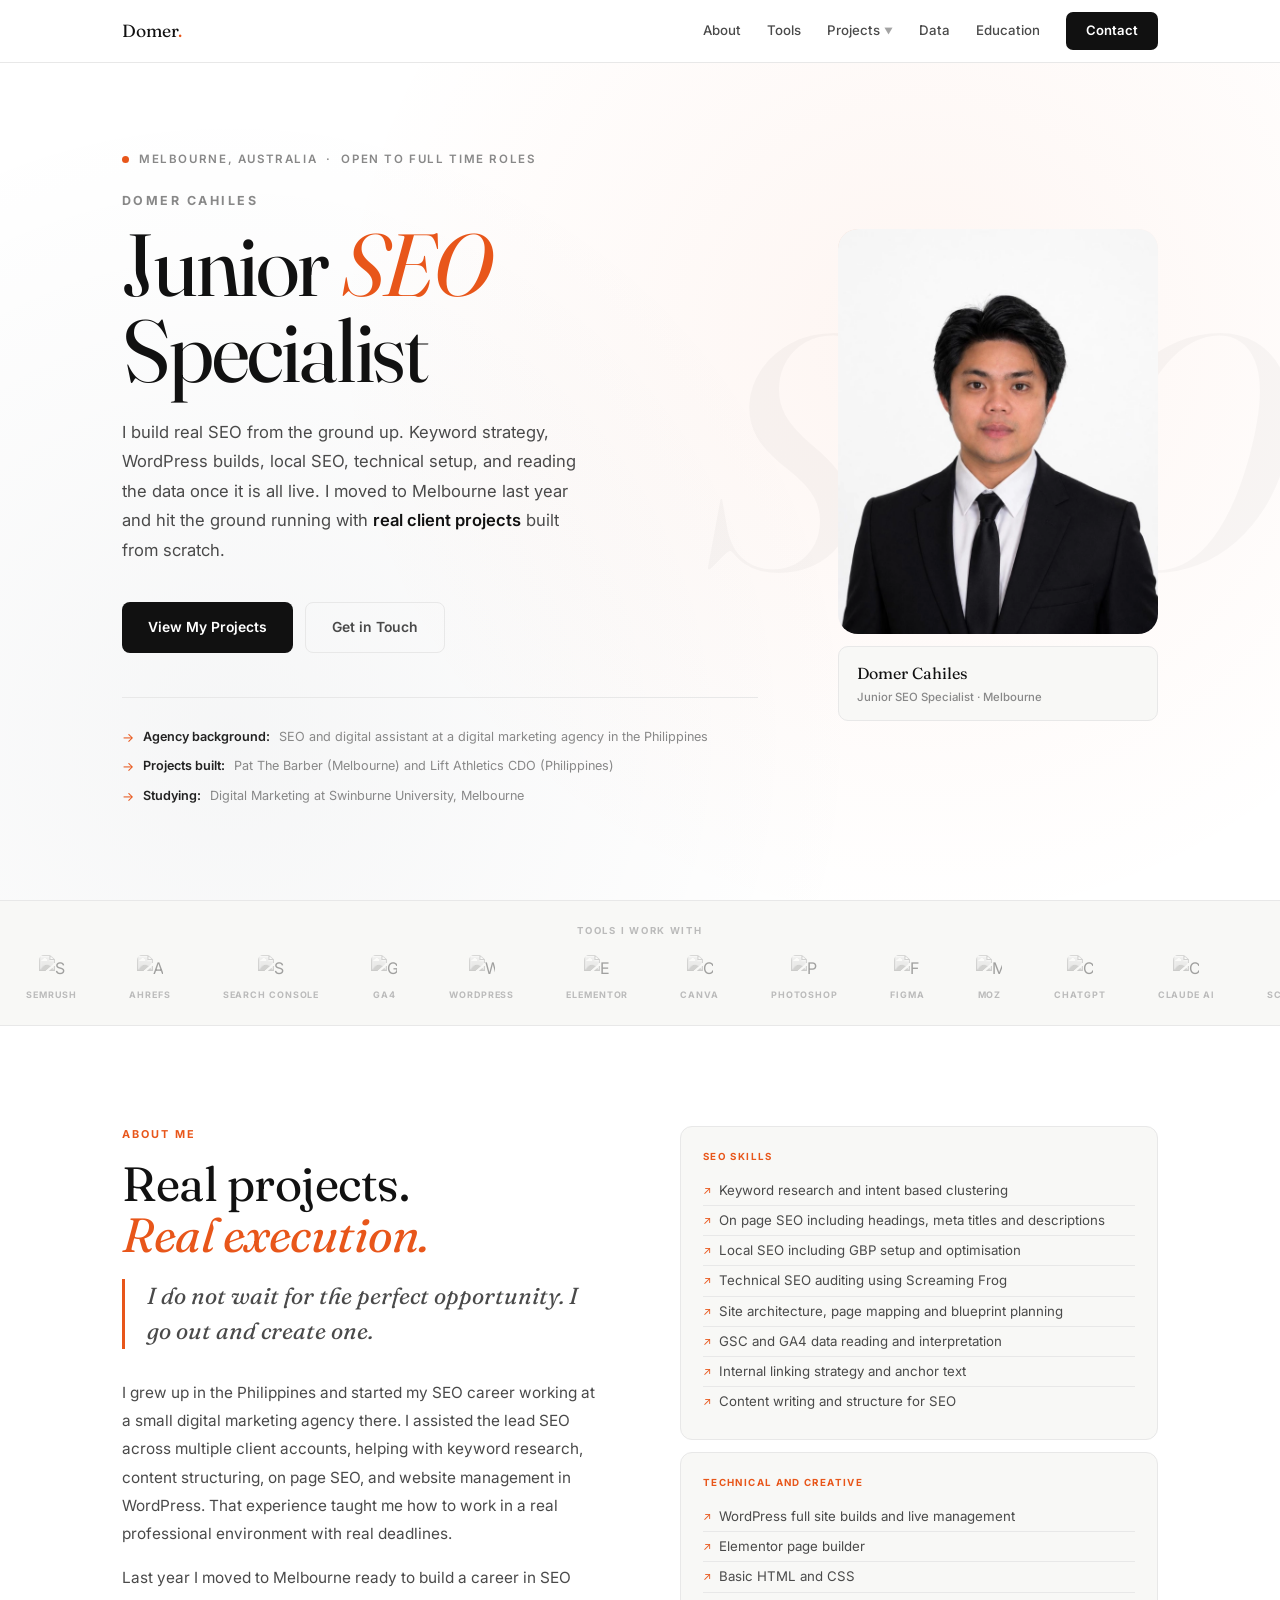
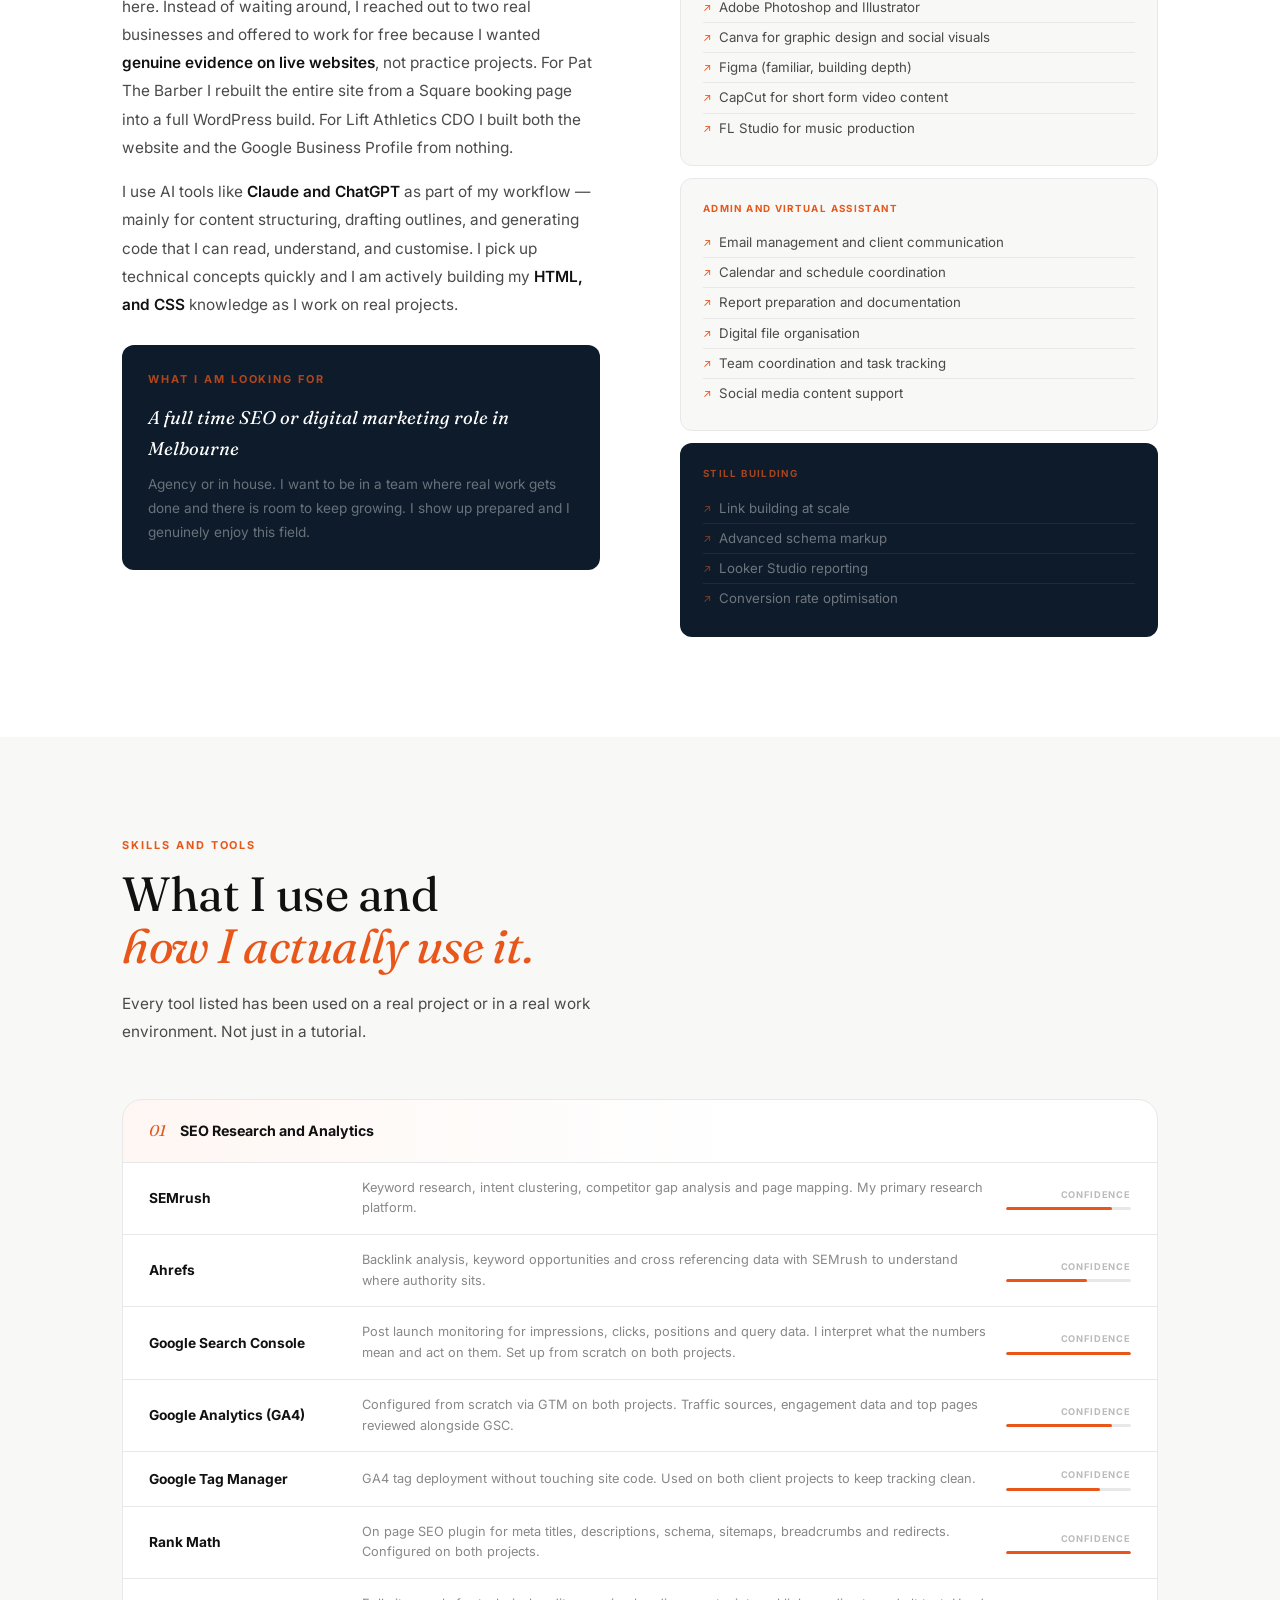
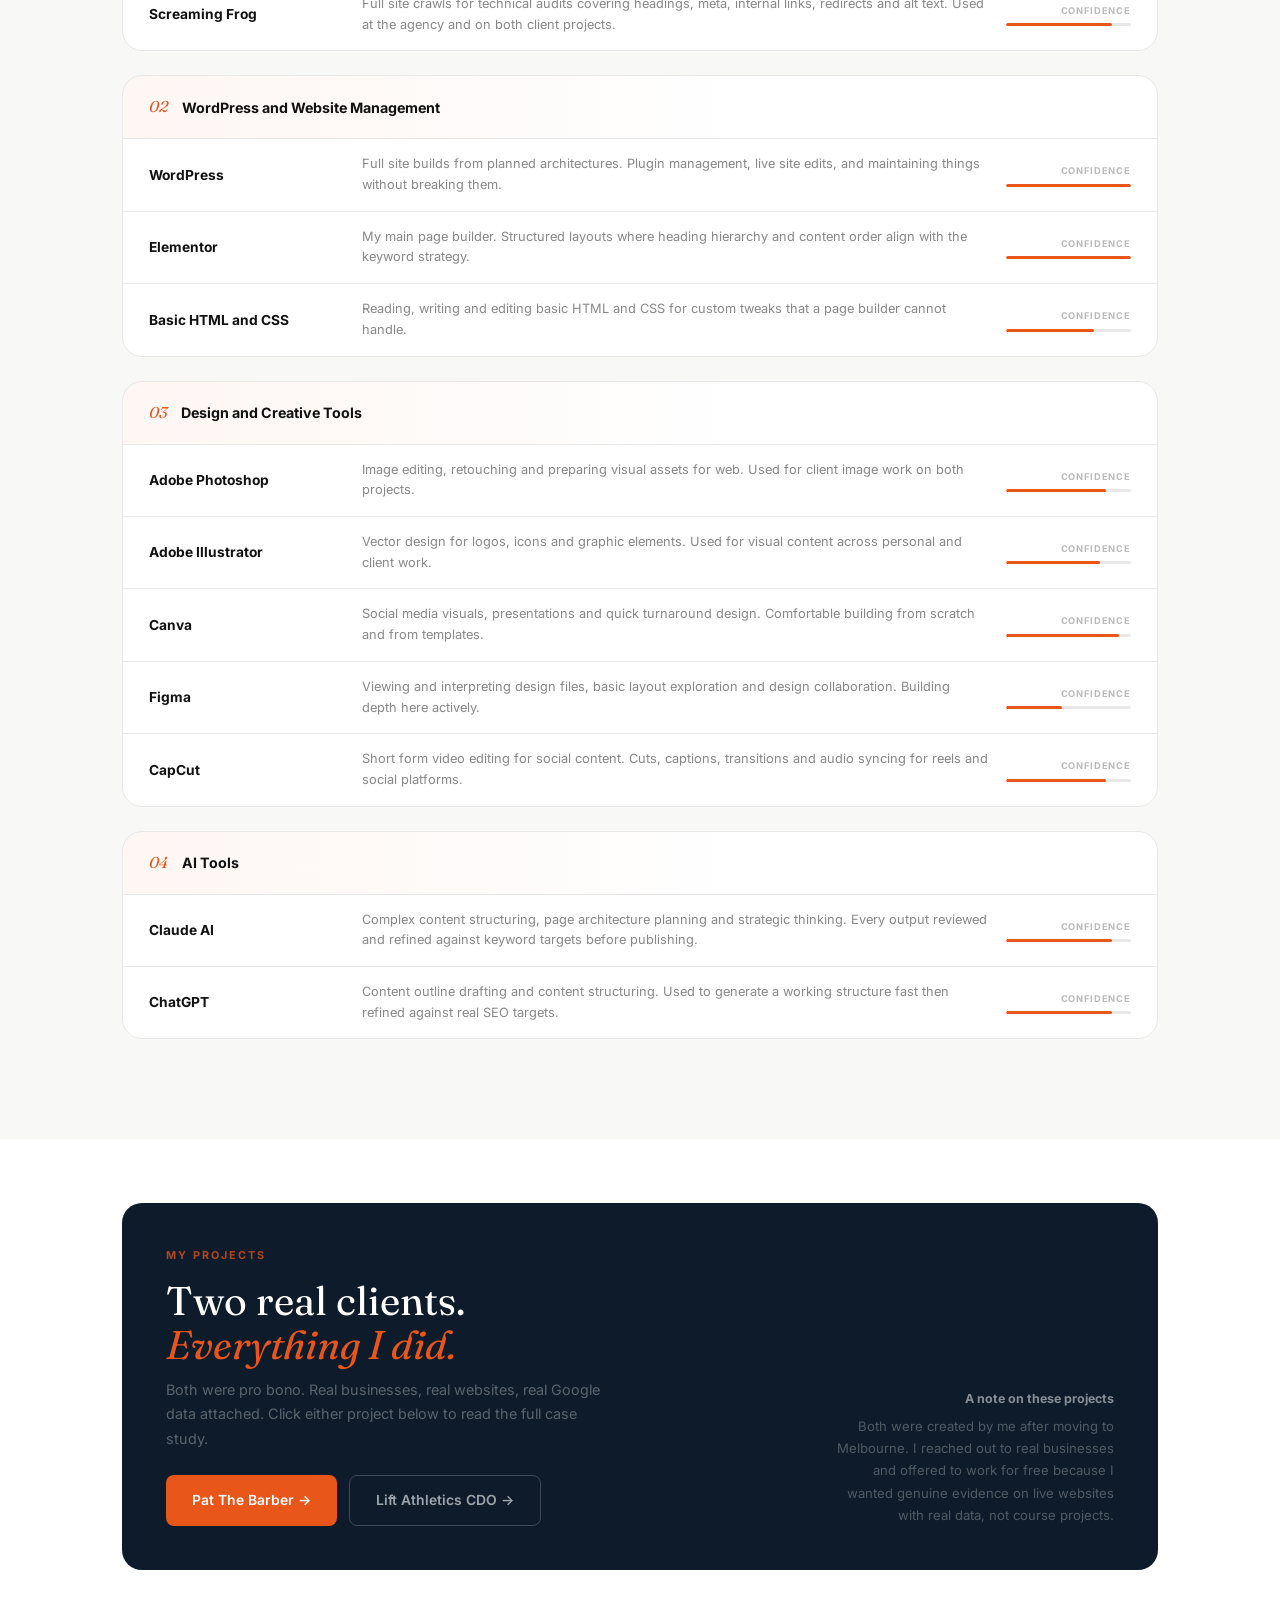
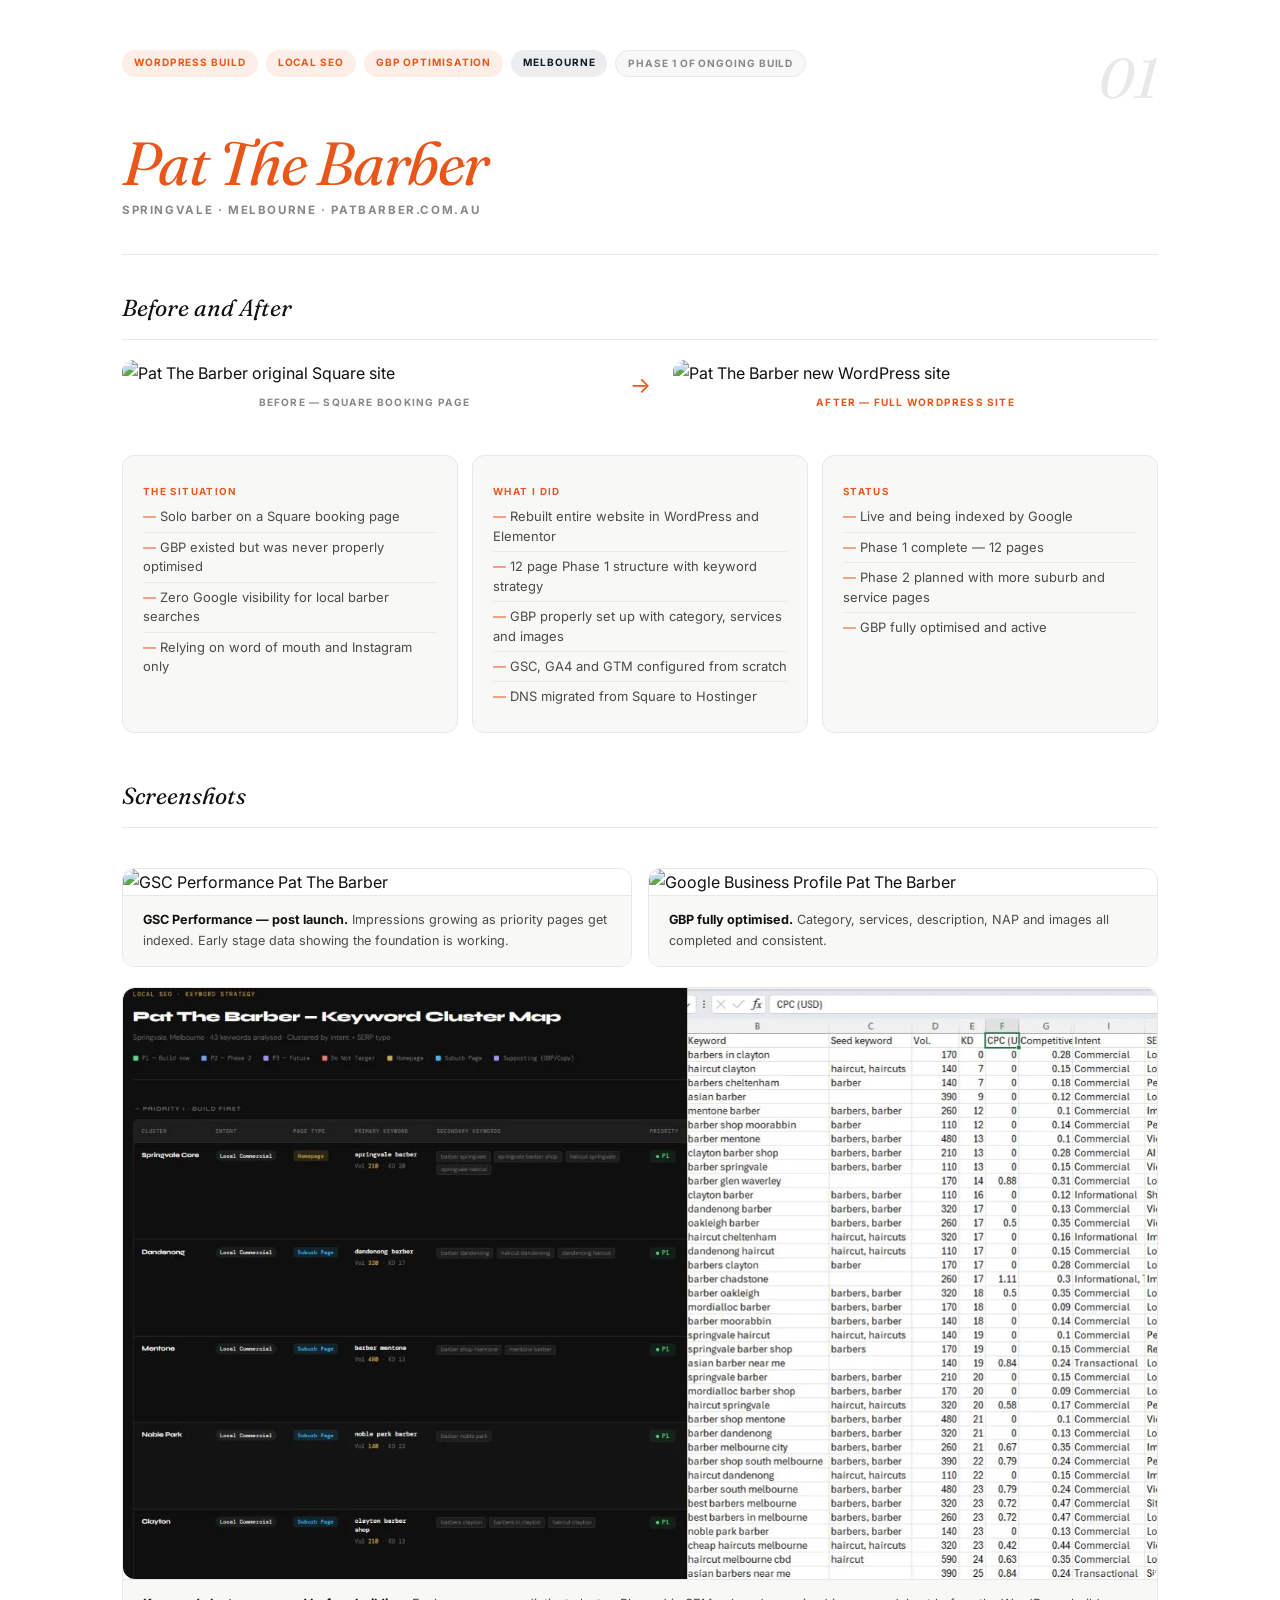
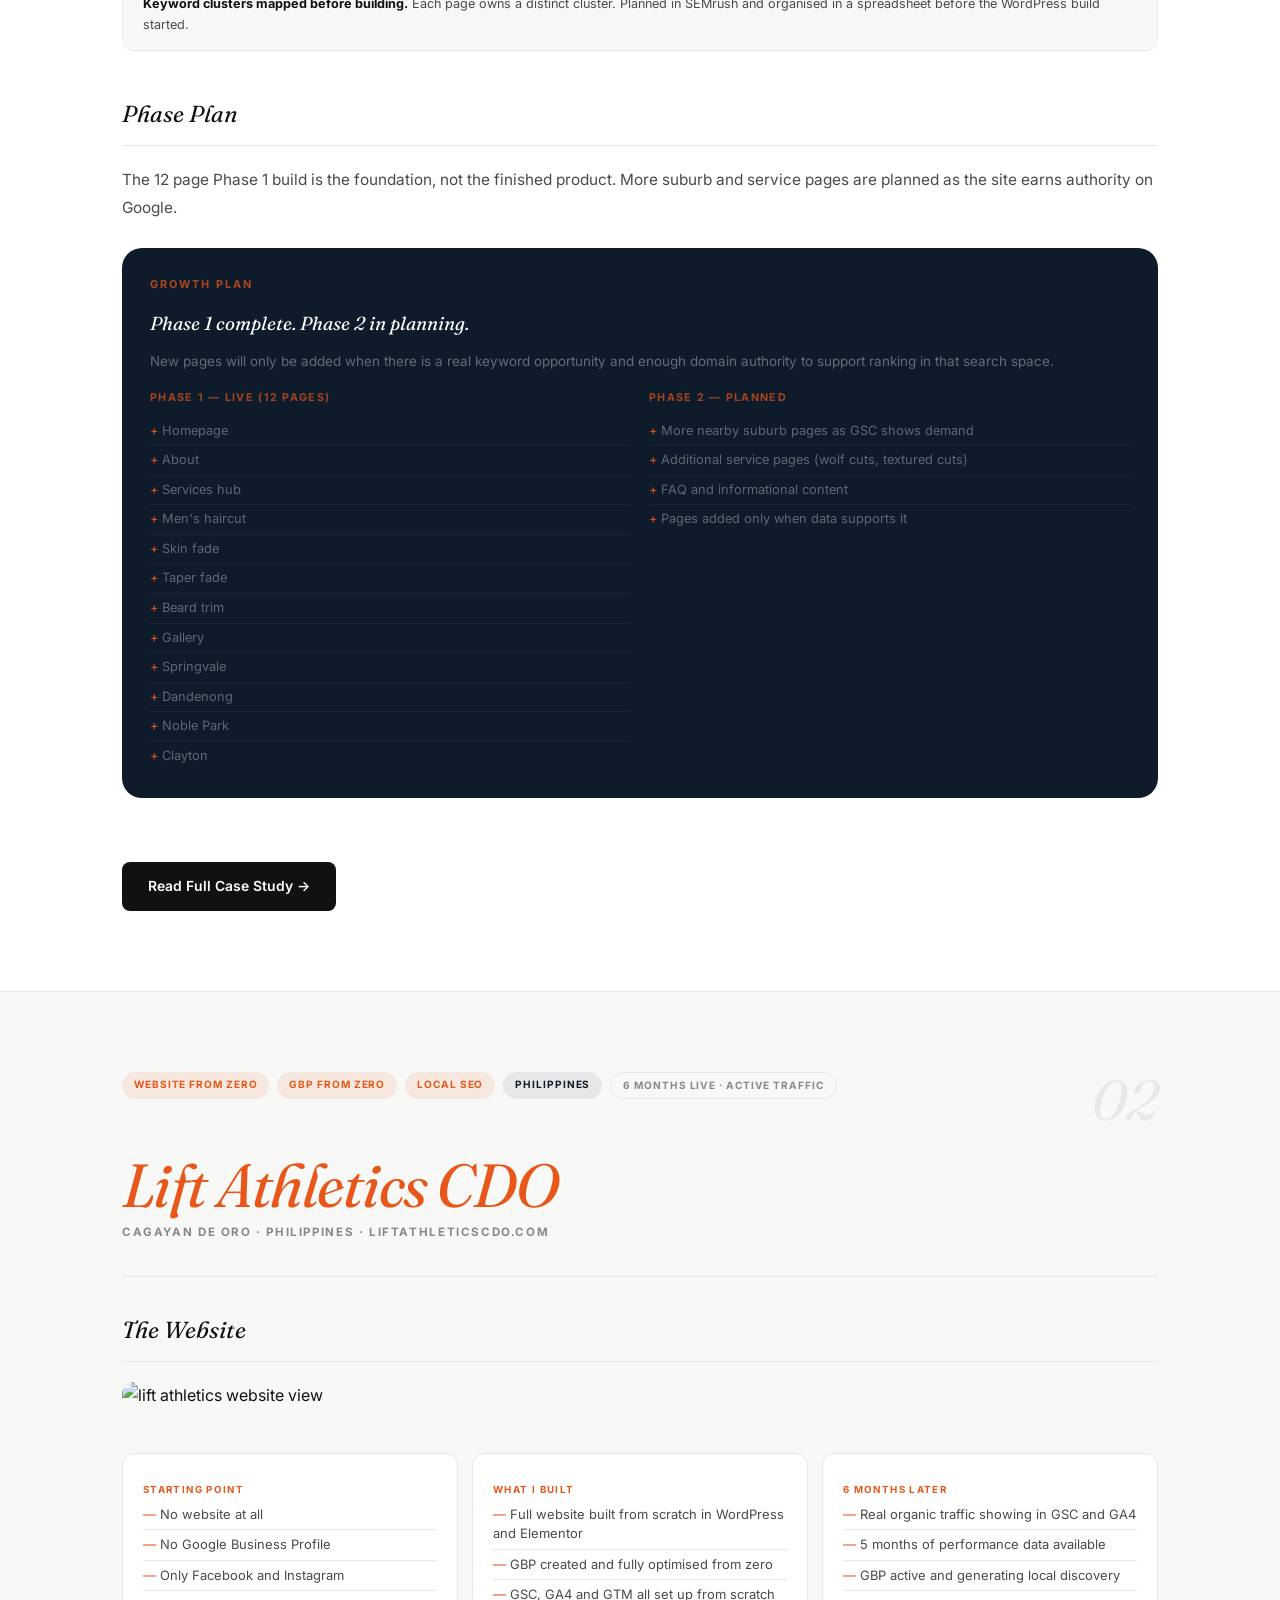
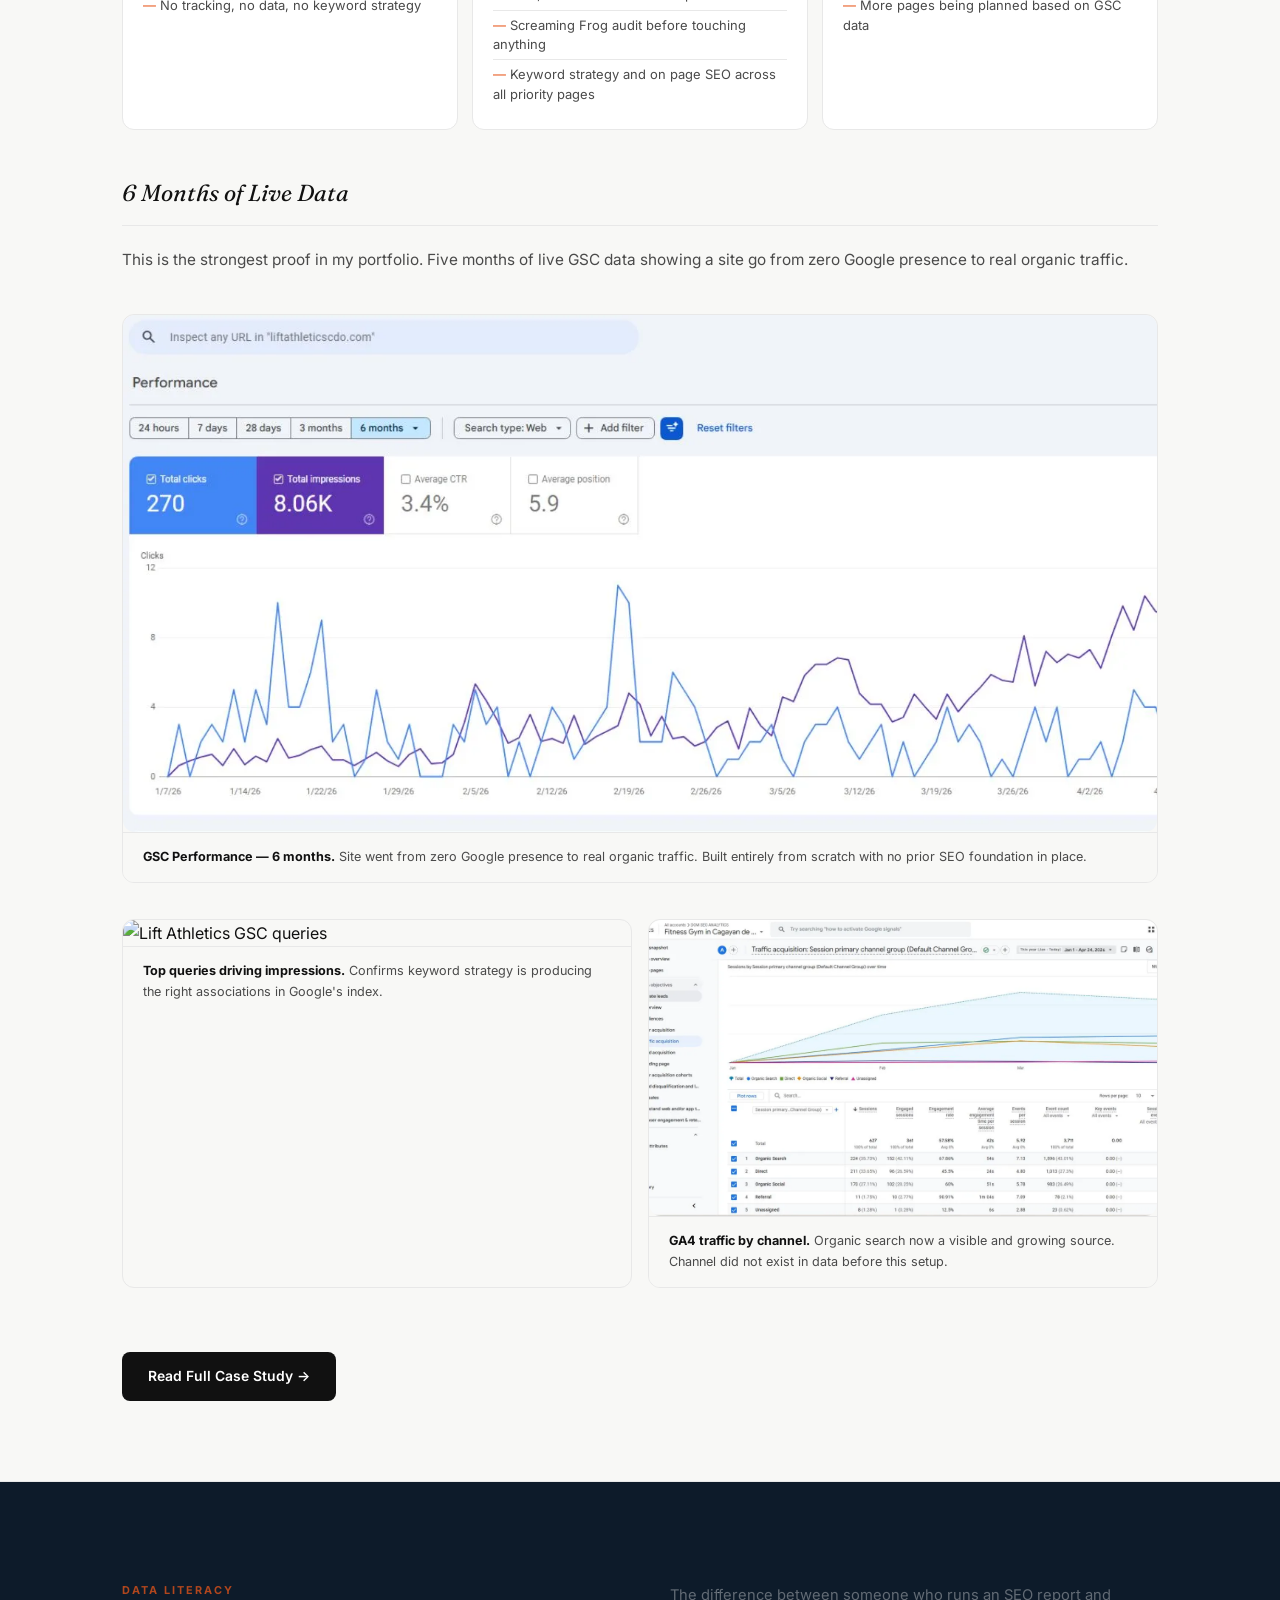
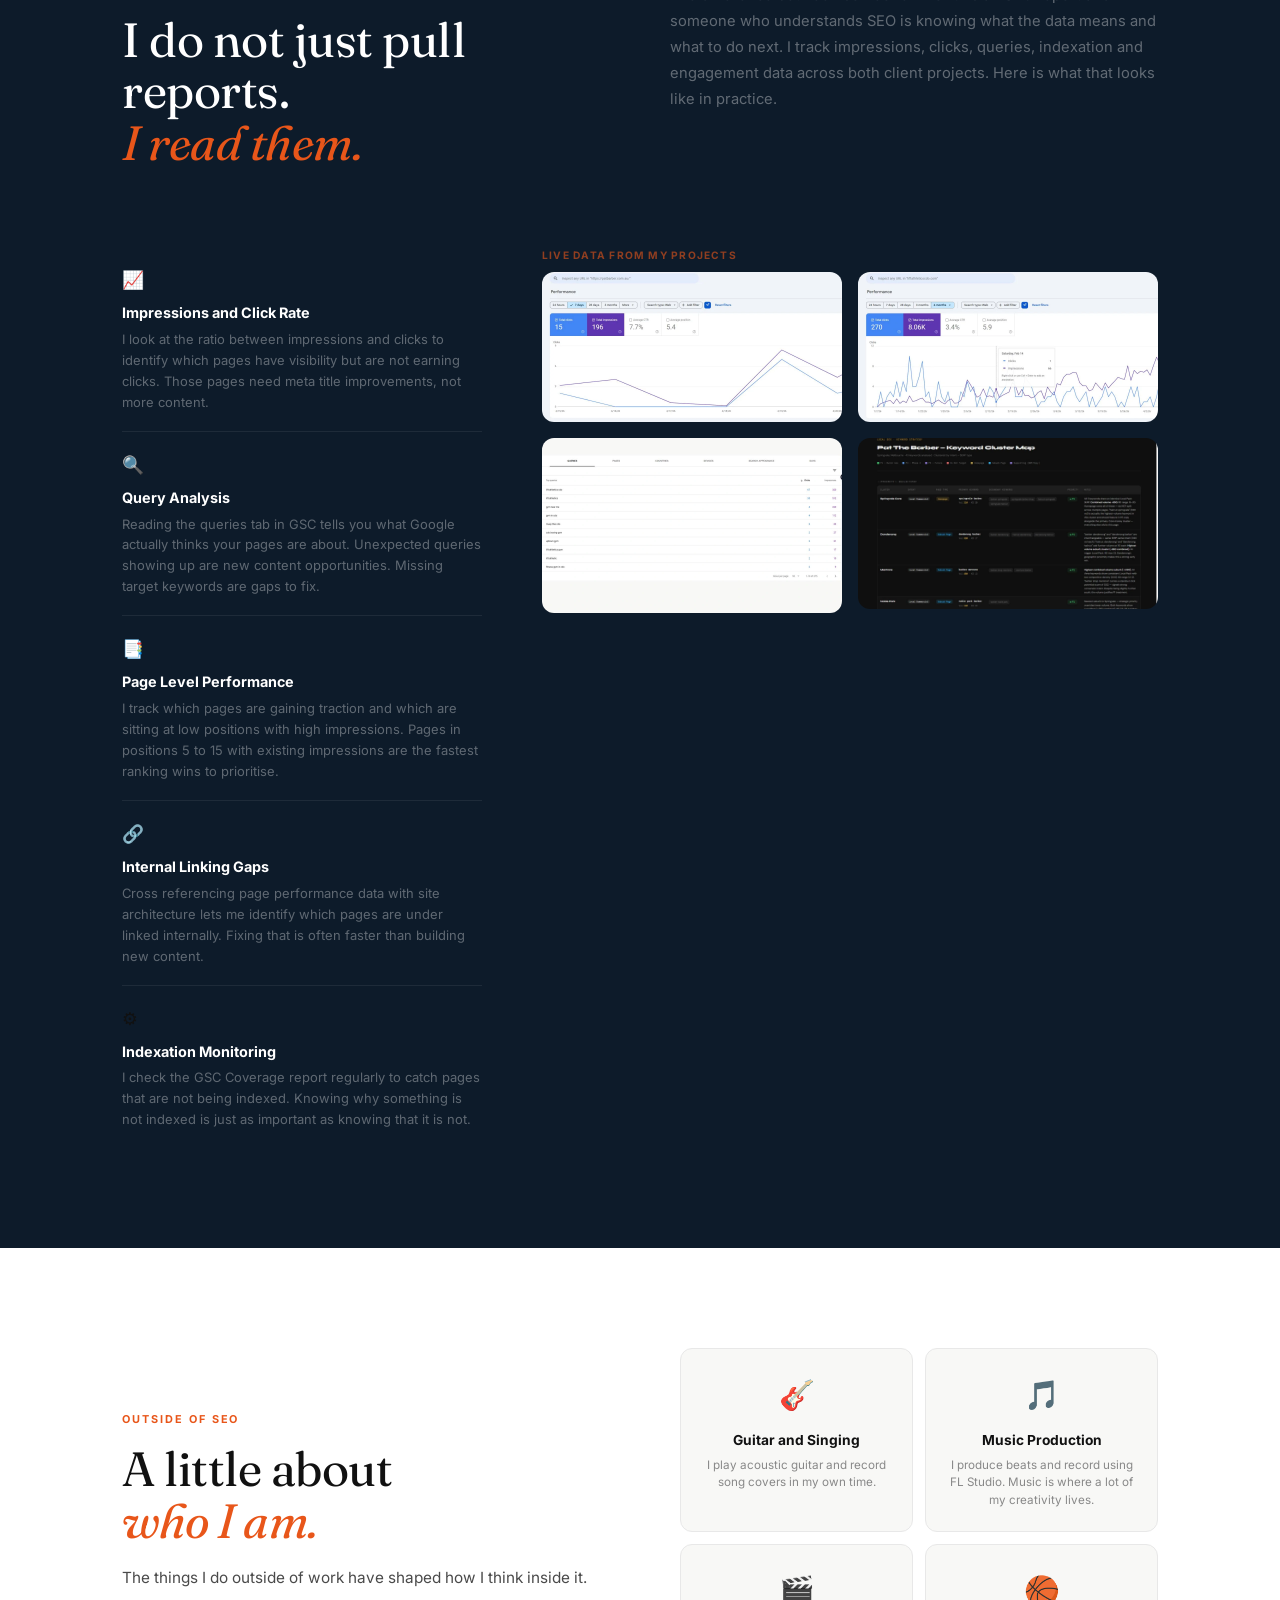
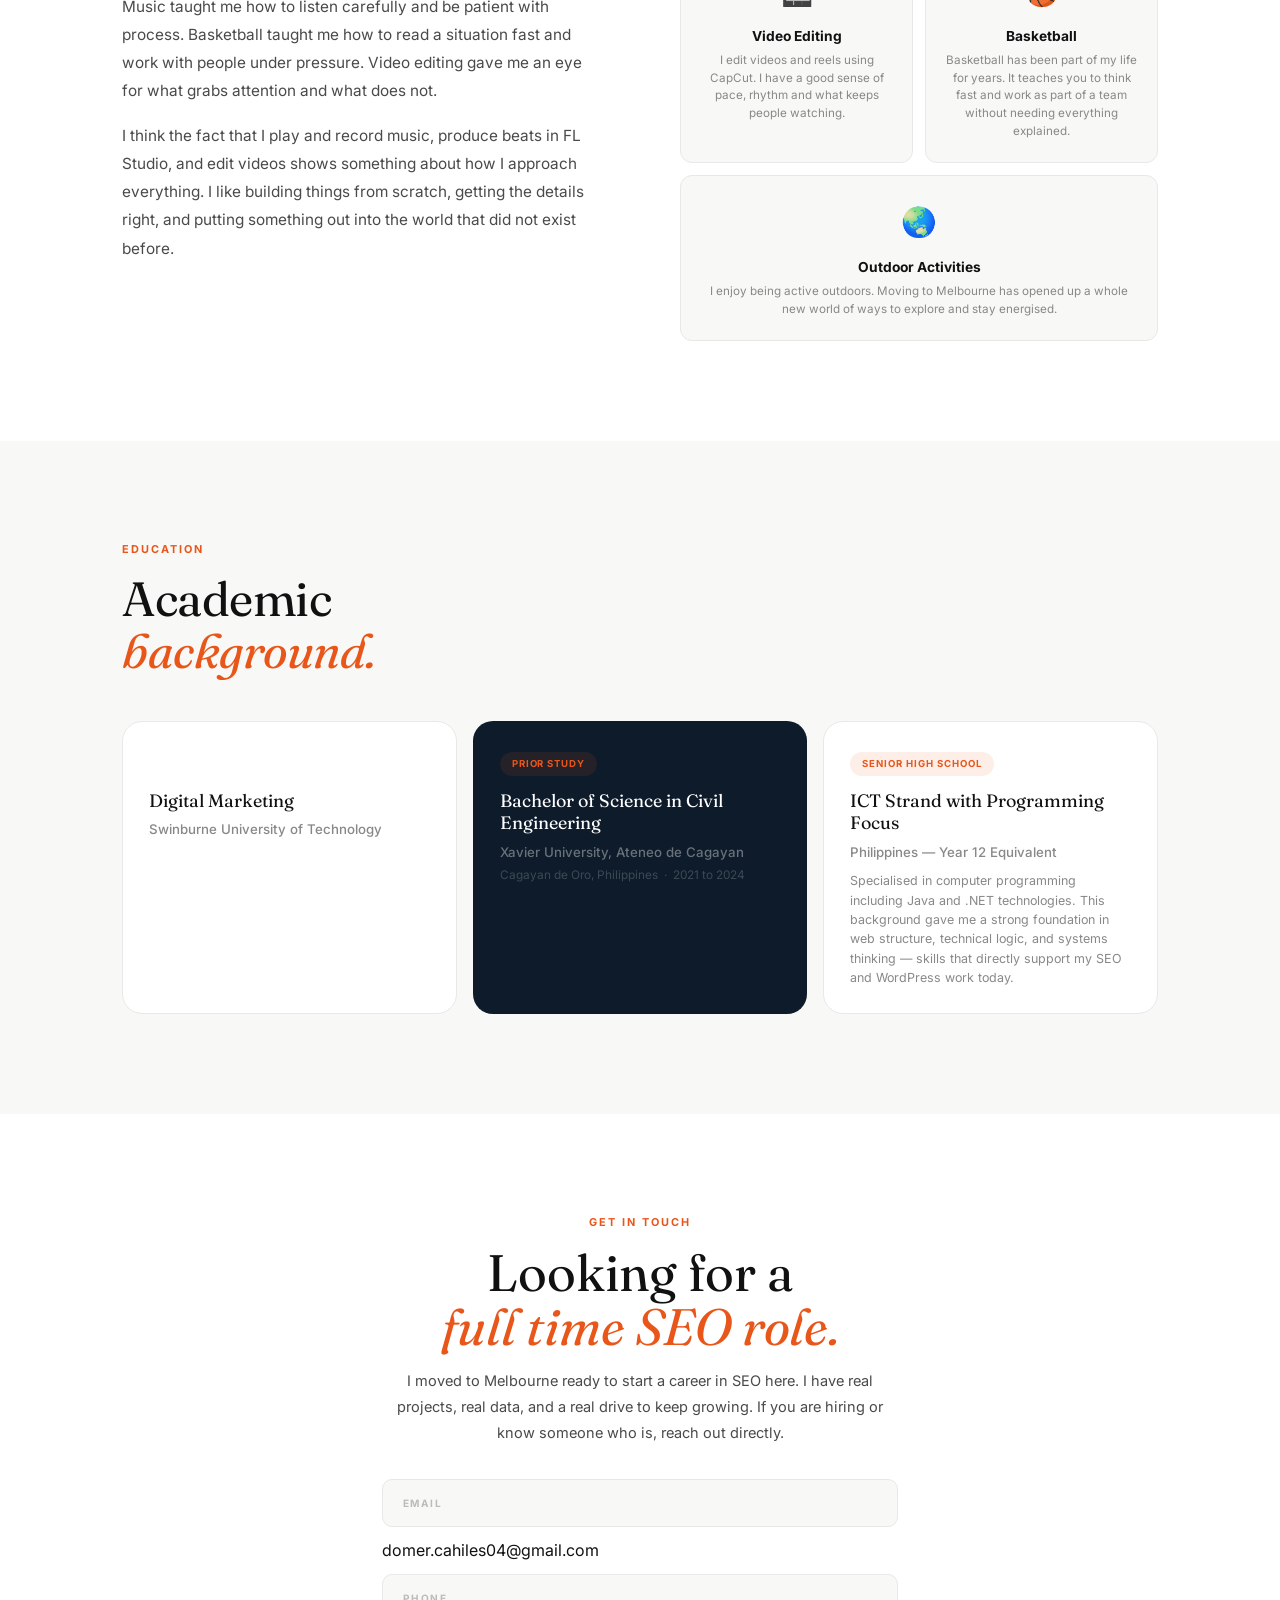
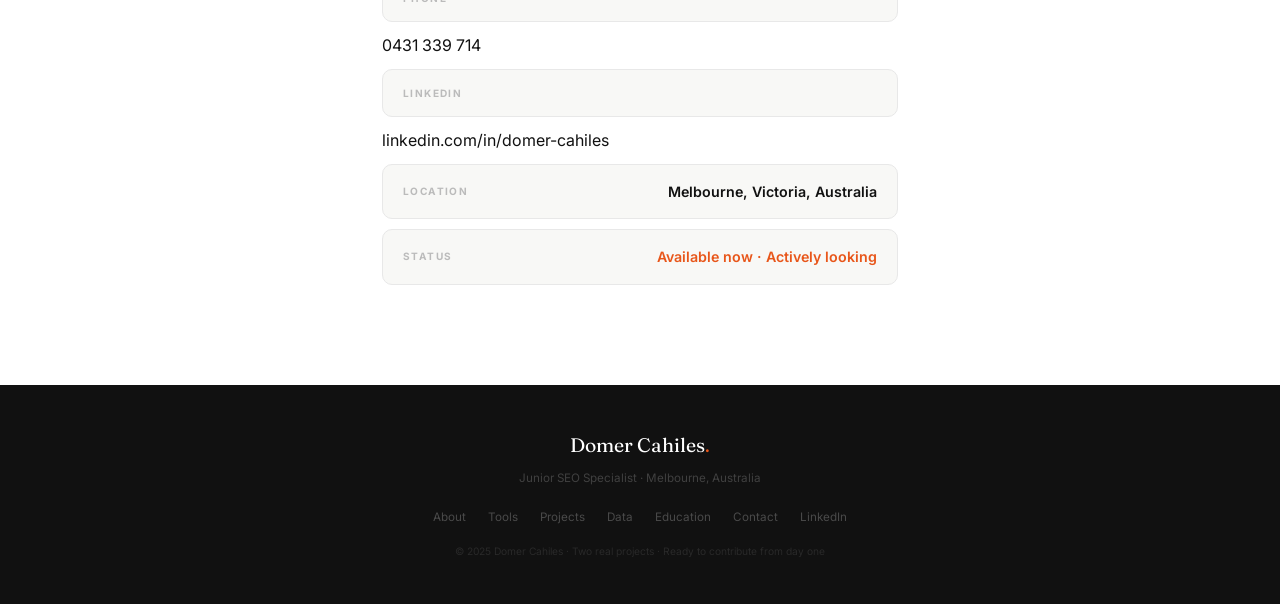
==== commit c054e22e: "Update index.html" ====
--- a/index.html
+++ b/index.html
@@ -75,7 +75,7 @@
       </h1>
 
       <p class="hero-sub">
-        I build real SEO from the ground up. Keyword strategy, WordPress builds, local SEO, technical setup, and reading the data once it is all live. I moved to Melbourne last year and hit the ground running with <strong>two real client projects</strong> built from scratch.
+        I build real SEO from the ground up. Keyword strategy, WordPress builds, local SEO, technical setup, and reading the data once it is all live. I moved to Melbourne last year and hit the ground running with <strong> real client projects</strong> built from scratch.
       </p>
 
       <div class="hero-btns">
@@ -179,7 +179,7 @@
       <p class="bp">I use AI tools like <strong>Claude and ChatGPT</strong> as part of my workflow — mainly for 
 content structuring, drafting outlines, and generating code that I can read, 
 understand, and customise. I pick up technical concepts quickly and I am 
-actively building my <strong>HTML, and CSS </strong>, knowledge as I work on real projects.</p>
+actively building my <strong>HTML, and CSS </strong> knowledge as I work on real projects.</p>
 
       <div class="open-box">
         <span class="label">What I am looking for</span>
@@ -728,7 +728,7 @@
     <div class="edu-grid rv d1">
 
       <!-- Swinburne — highlighted -->
-      <div class="edu-card edu-main">
+       <div class="edu-card edu-normal">
         <span class="edu-badge eb-lt">Currently Studying</span>
         <div class="edu-deg">Digital Marketing</div>
         <div class="edu-school">Swinburne University of Technology</div>
@@ -737,7 +737,7 @@
       </div>
 
       <!-- Civil Engineering -->
-      <div class="edu-card edu-normal">
+       <div class="edu-card edu-main">
         <span class="edu-badge eb-accent">Prior Study</span>
         <div class="edu-deg">Bachelor of Science in Civil Engineering</div>
         <div class="edu-school">Xavier University, Ateneo de Cagayan</div>
--- a/style.css
+++ b/style.css
@@ -343,8 +343,18 @@
   .nav-links>li{width:100%}
   .nav-links>li>a{font-size:1rem;color:var(--black);padding:11px 0;border-bottom:1px solid var(--line);width:100%;justify-content:space-between}
   .has-drop{width:100%}
-  .dropdown{position:static;transform:none;opacity:1;pointer-events:auto;box-shadow:none;border:none;padding:0;background:transparent;display:none;width:100%}
-  .dropdown.mob-open{display:block}
+  .dropdown{position:static;transform:none;opacity:1;pointer-events:auto;box-shadow:none;border:none;border-radius:0;padding:0 0 0 12px;background:transparent;display:none;width:100%}
+.dropdown.mob-open{display:block}
+.dropdown .drop-item{
+  padding:10px 0;
+  border-bottom:0.5px solid var(--line);
+  border-radius:0;
+  background:transparent;
+}
+.dropdown .drop-item:last-child{border-bottom:none}
+.dropdown .drop-name{font-size:.95rem;color:var(--black);font-weight:600}
+.dropdown .drop-sub{font-size:.72rem;color:var(--gray-3)}
+.dropdown .drop-ico{display:none}
   .hero-btns{flex-direction:column}
   .btn{width:100%;justify-content:center}
   .edu-grid{grid-template-columns:1fr}
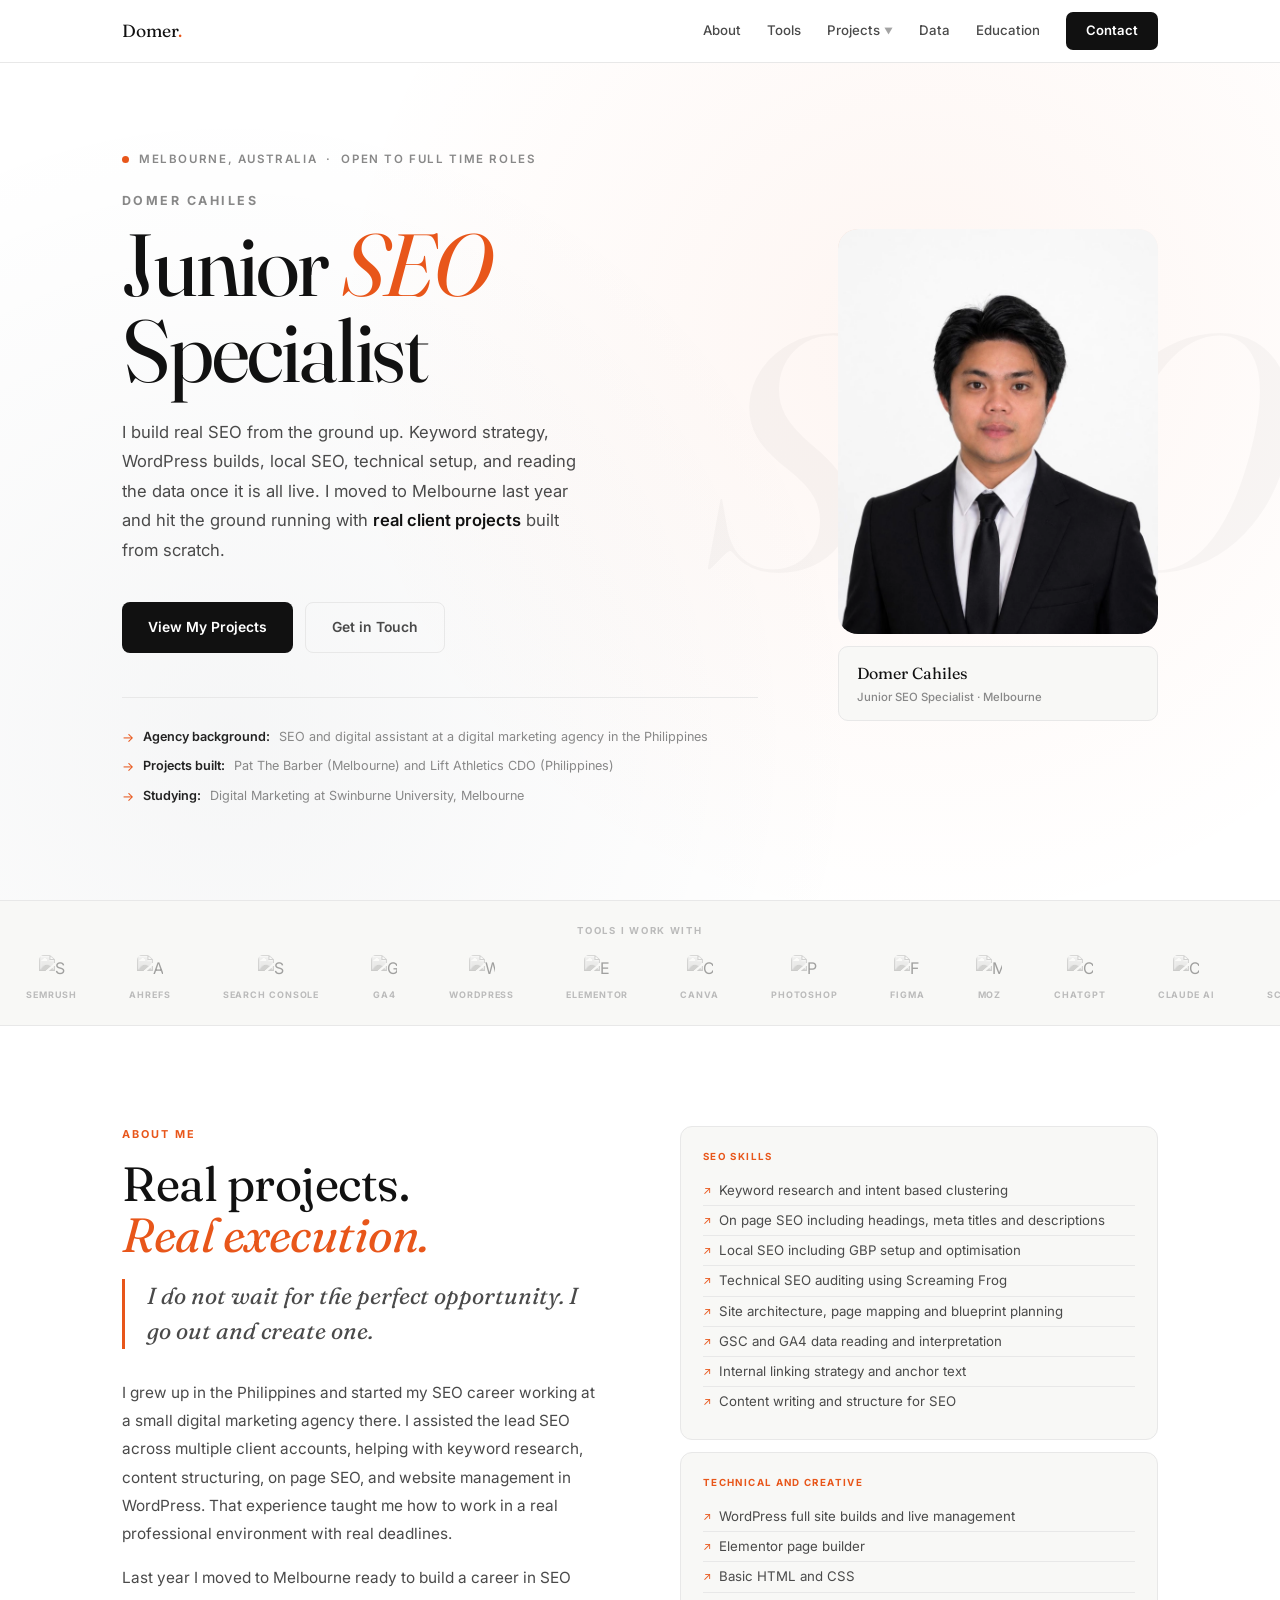
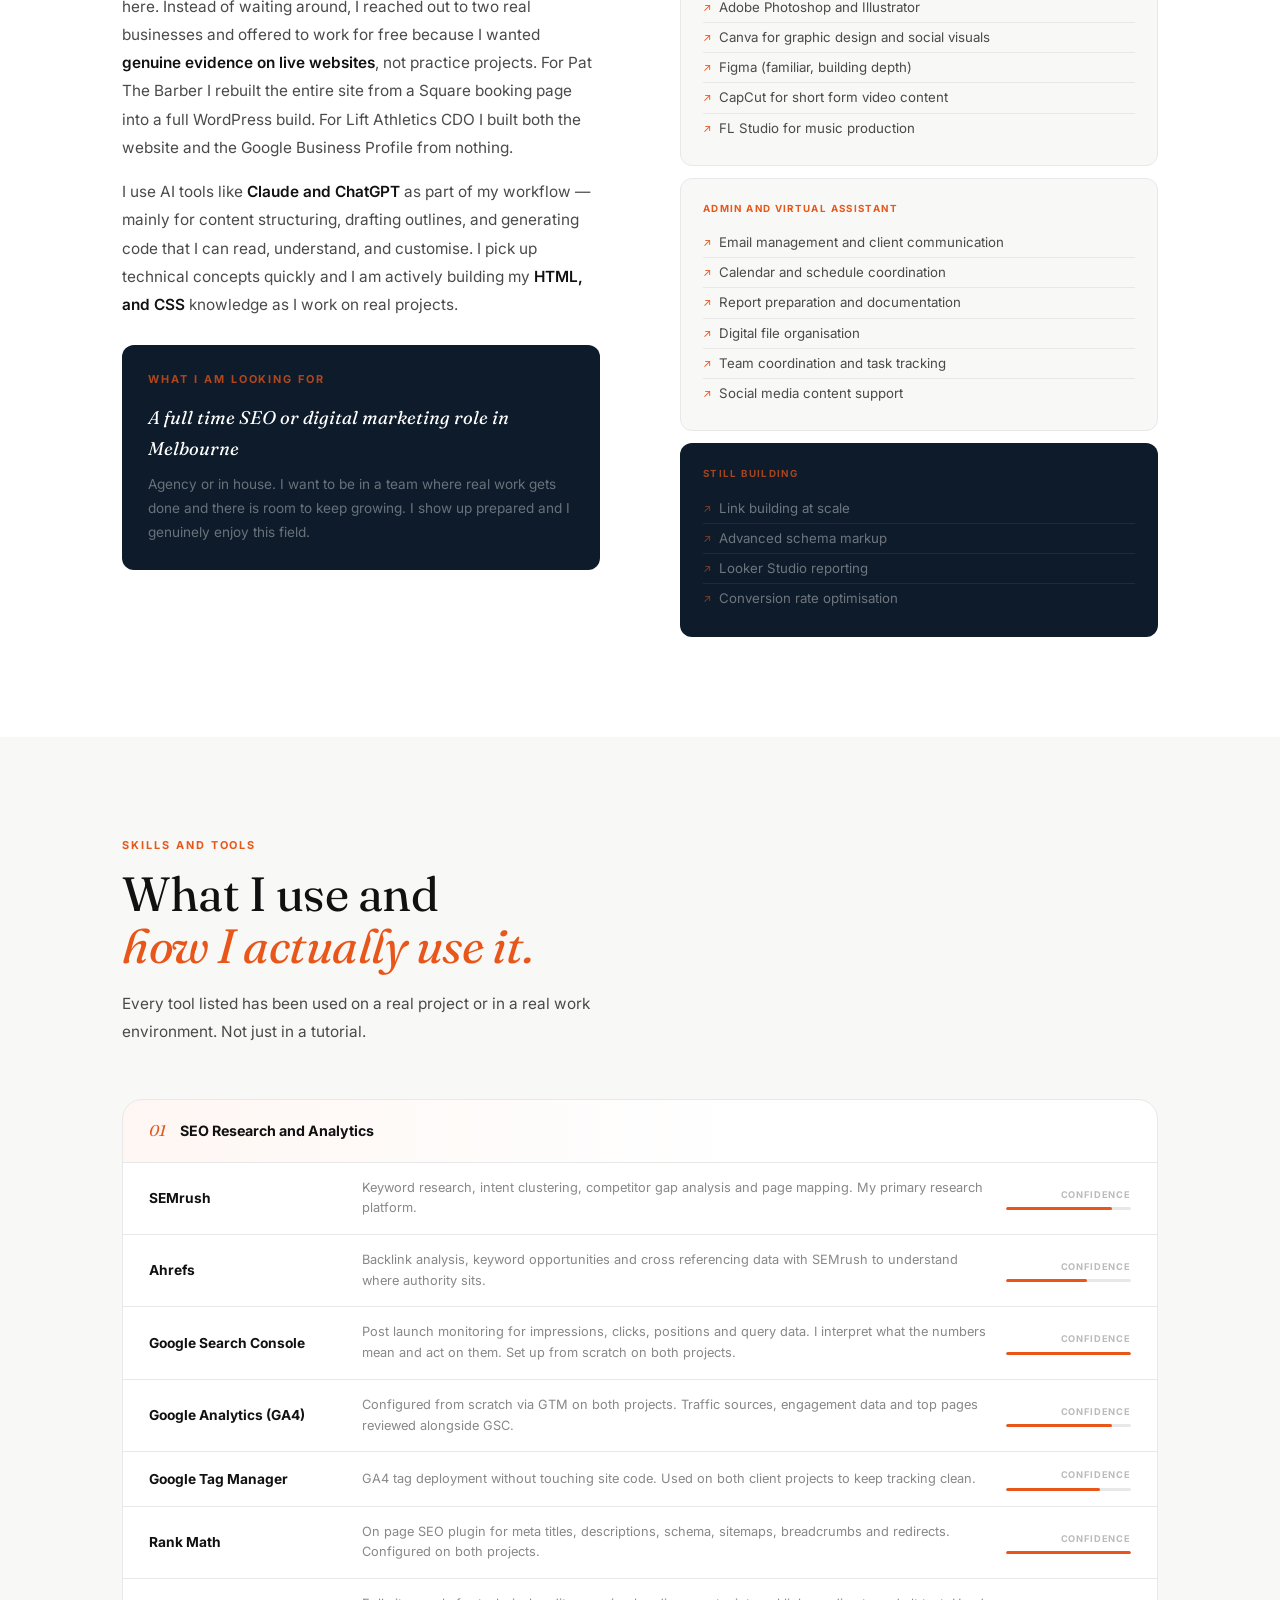
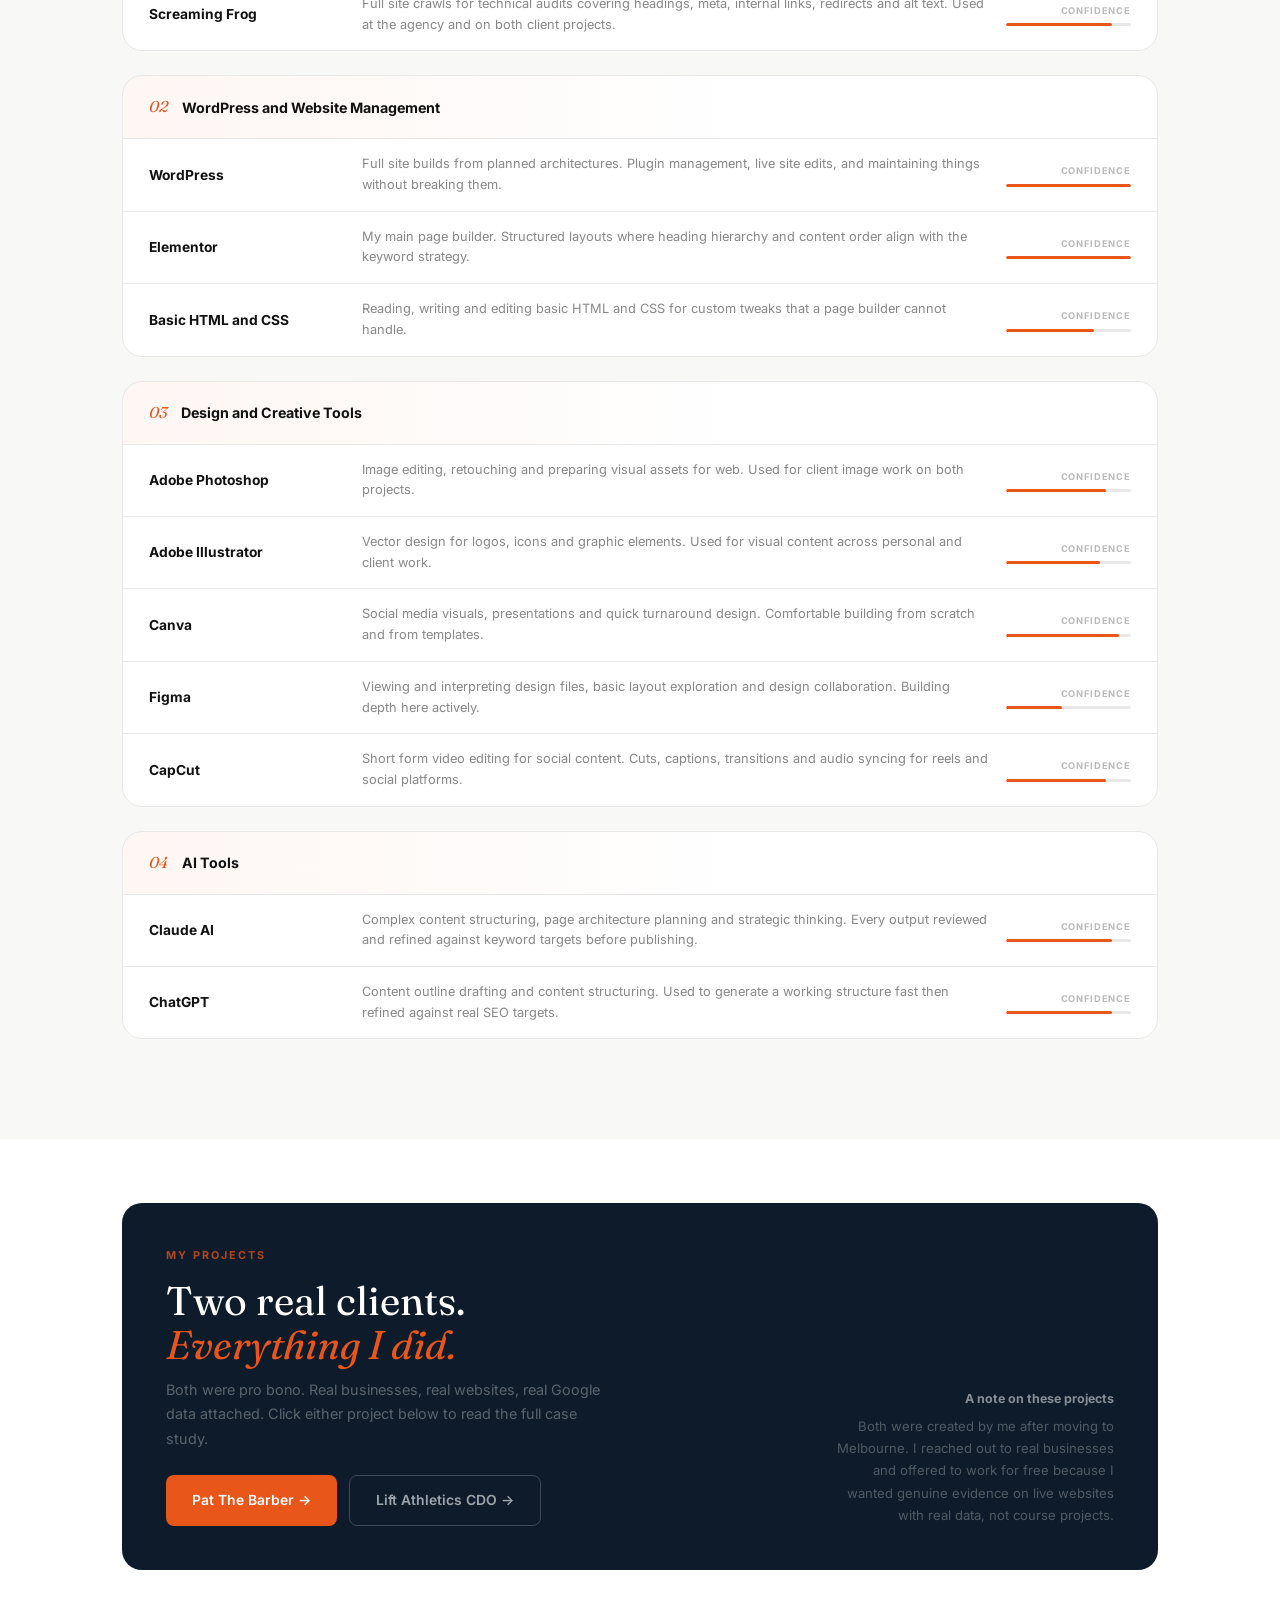
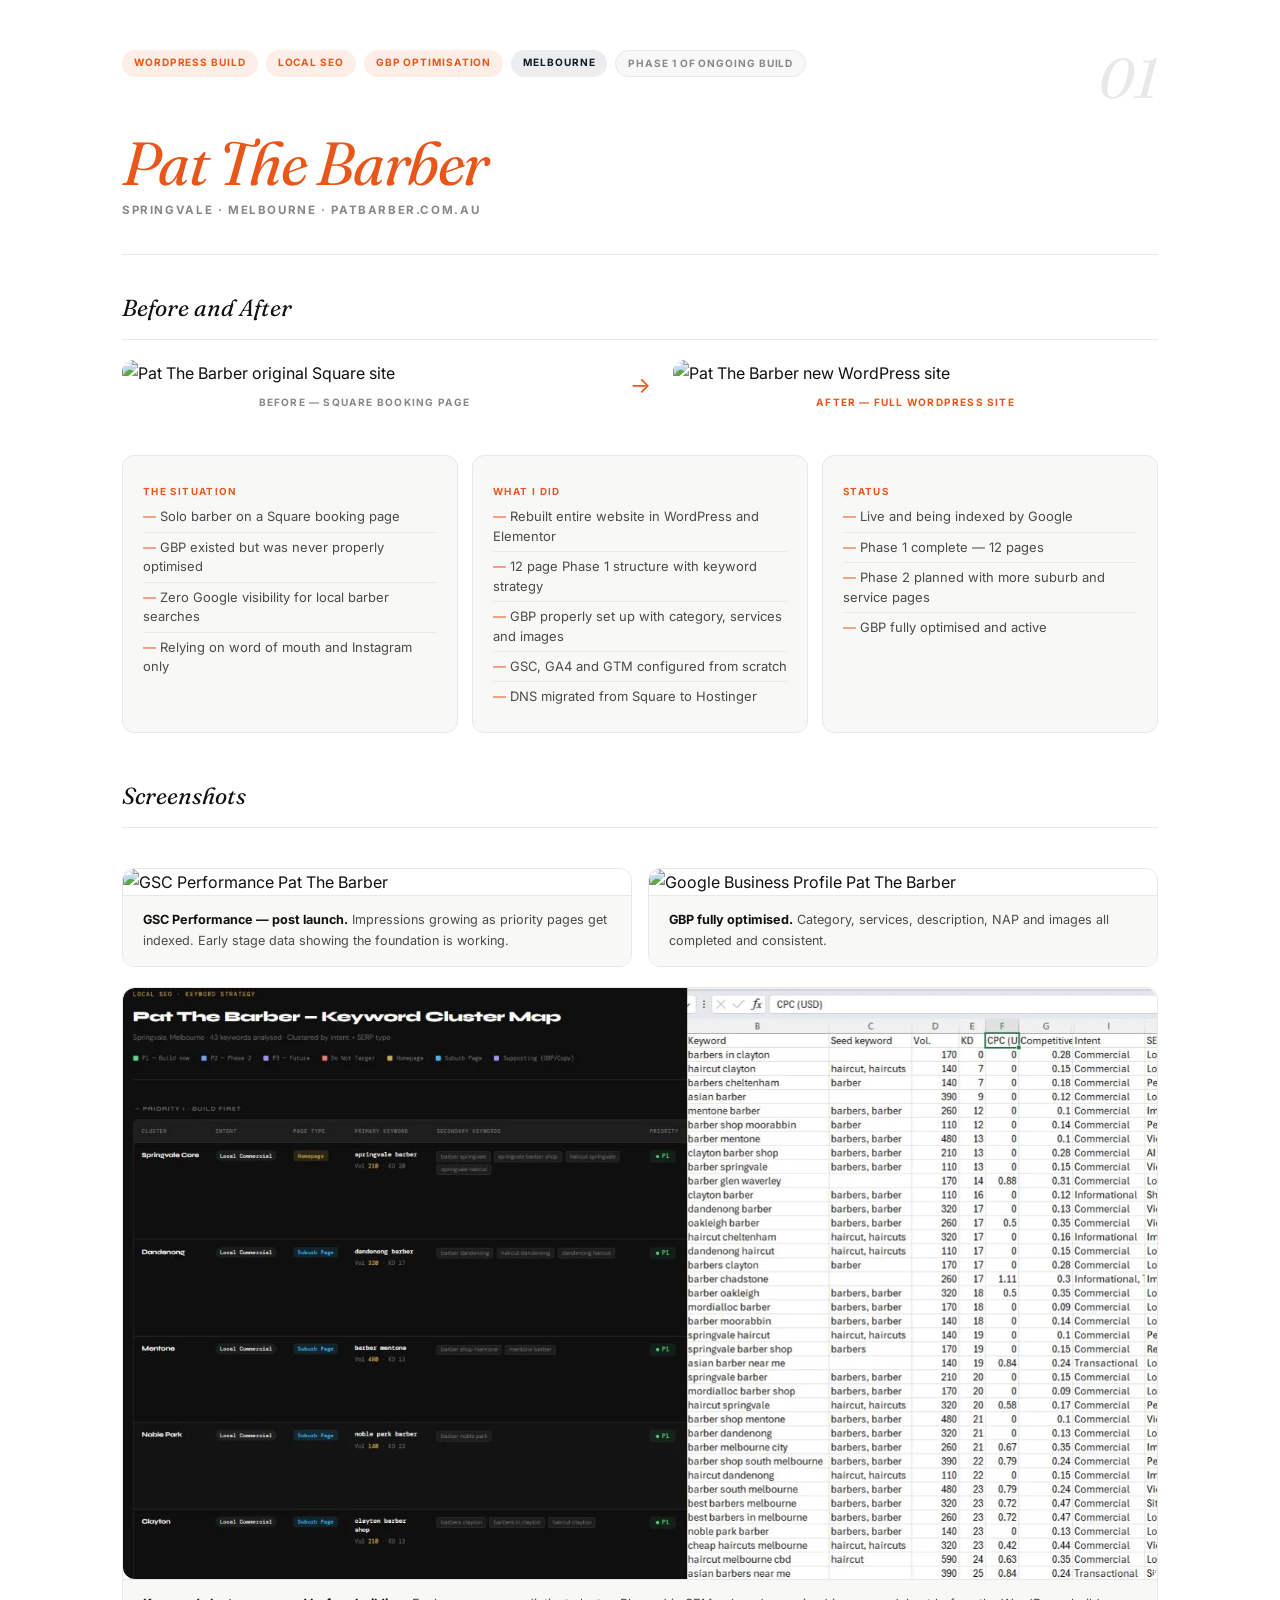
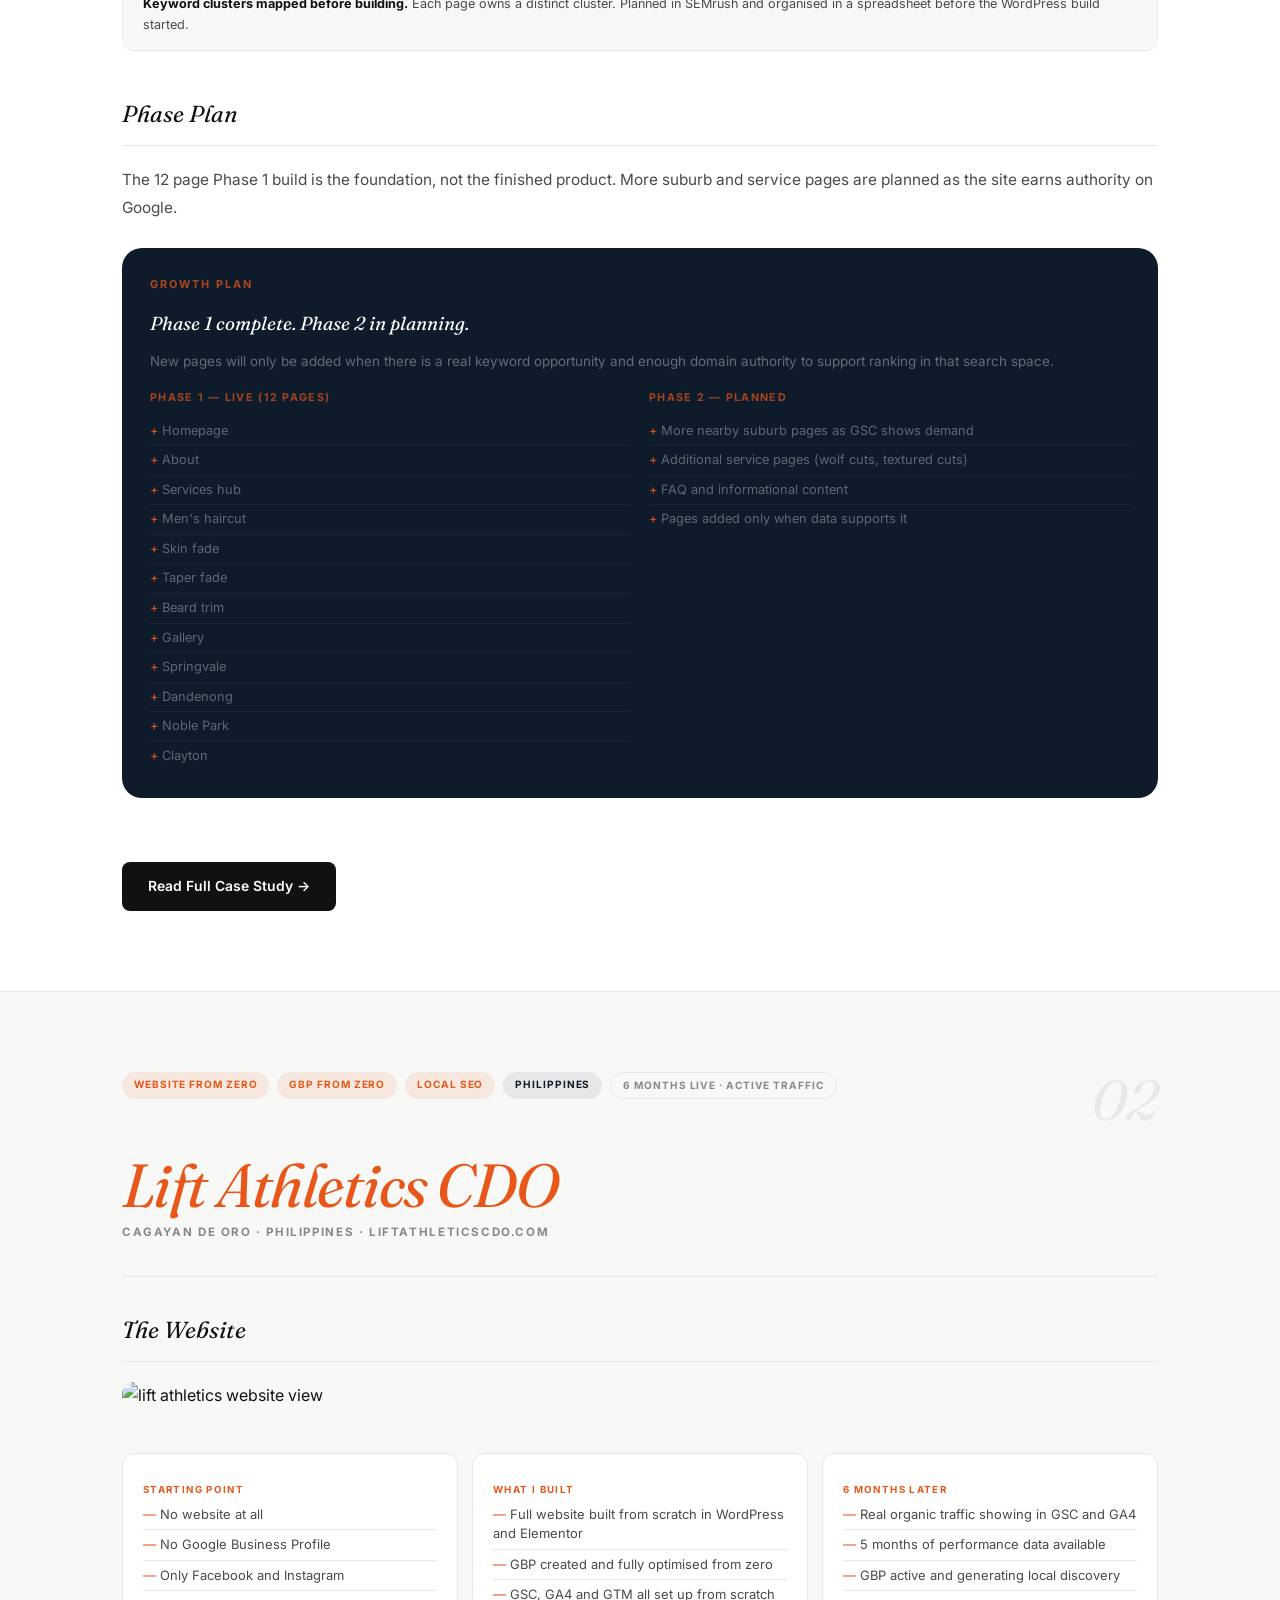
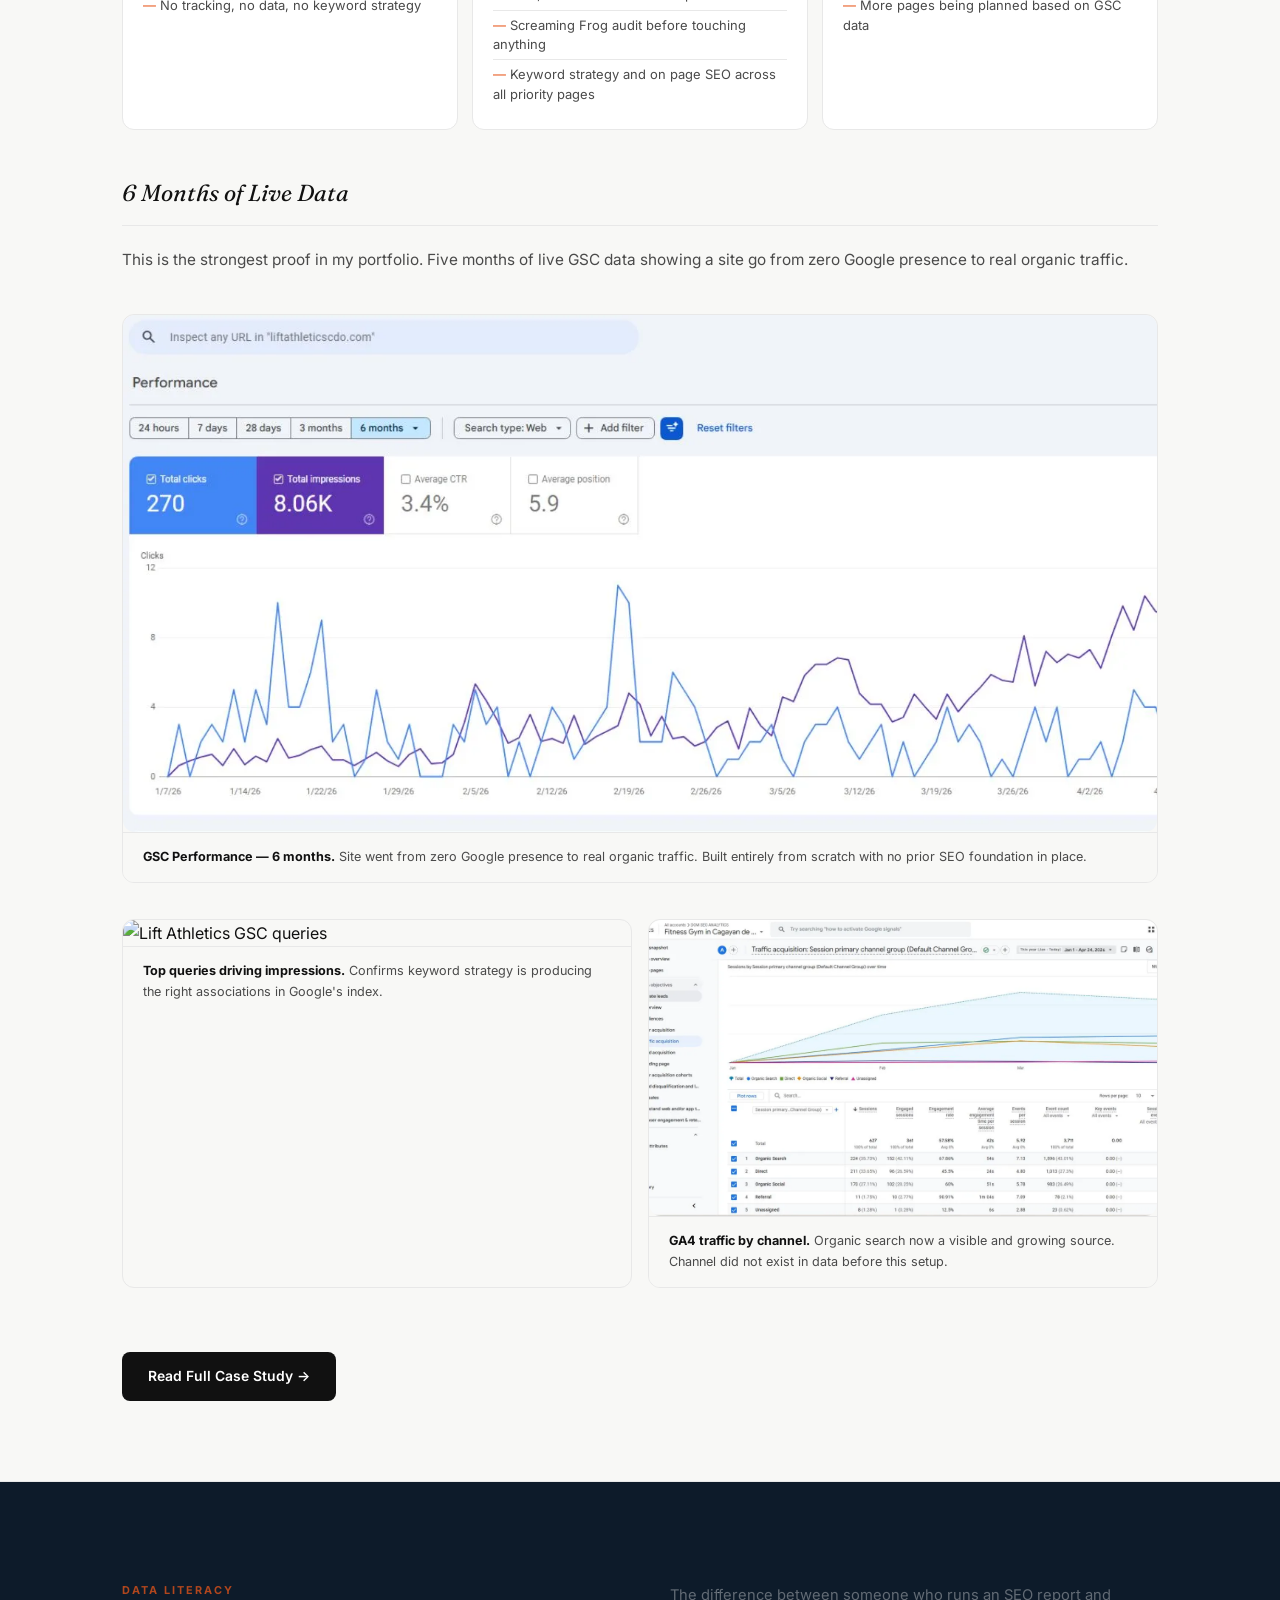
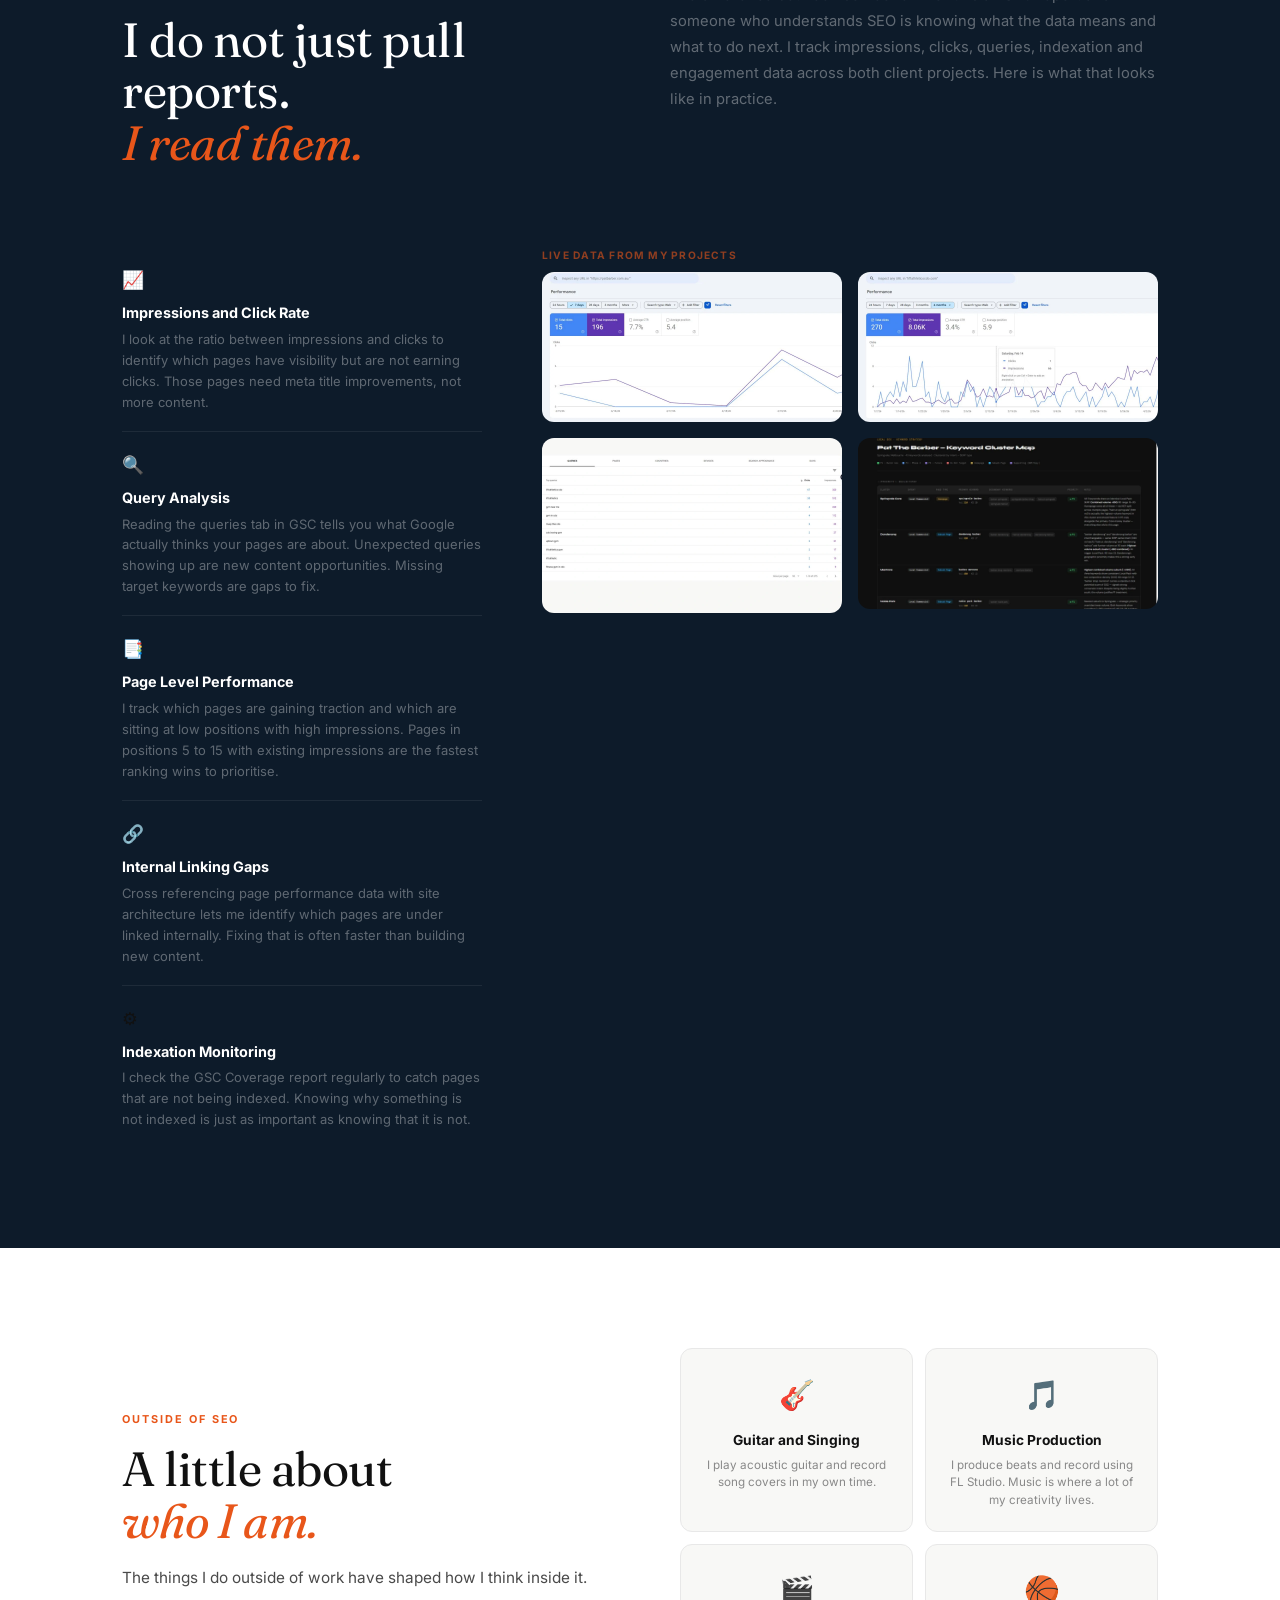
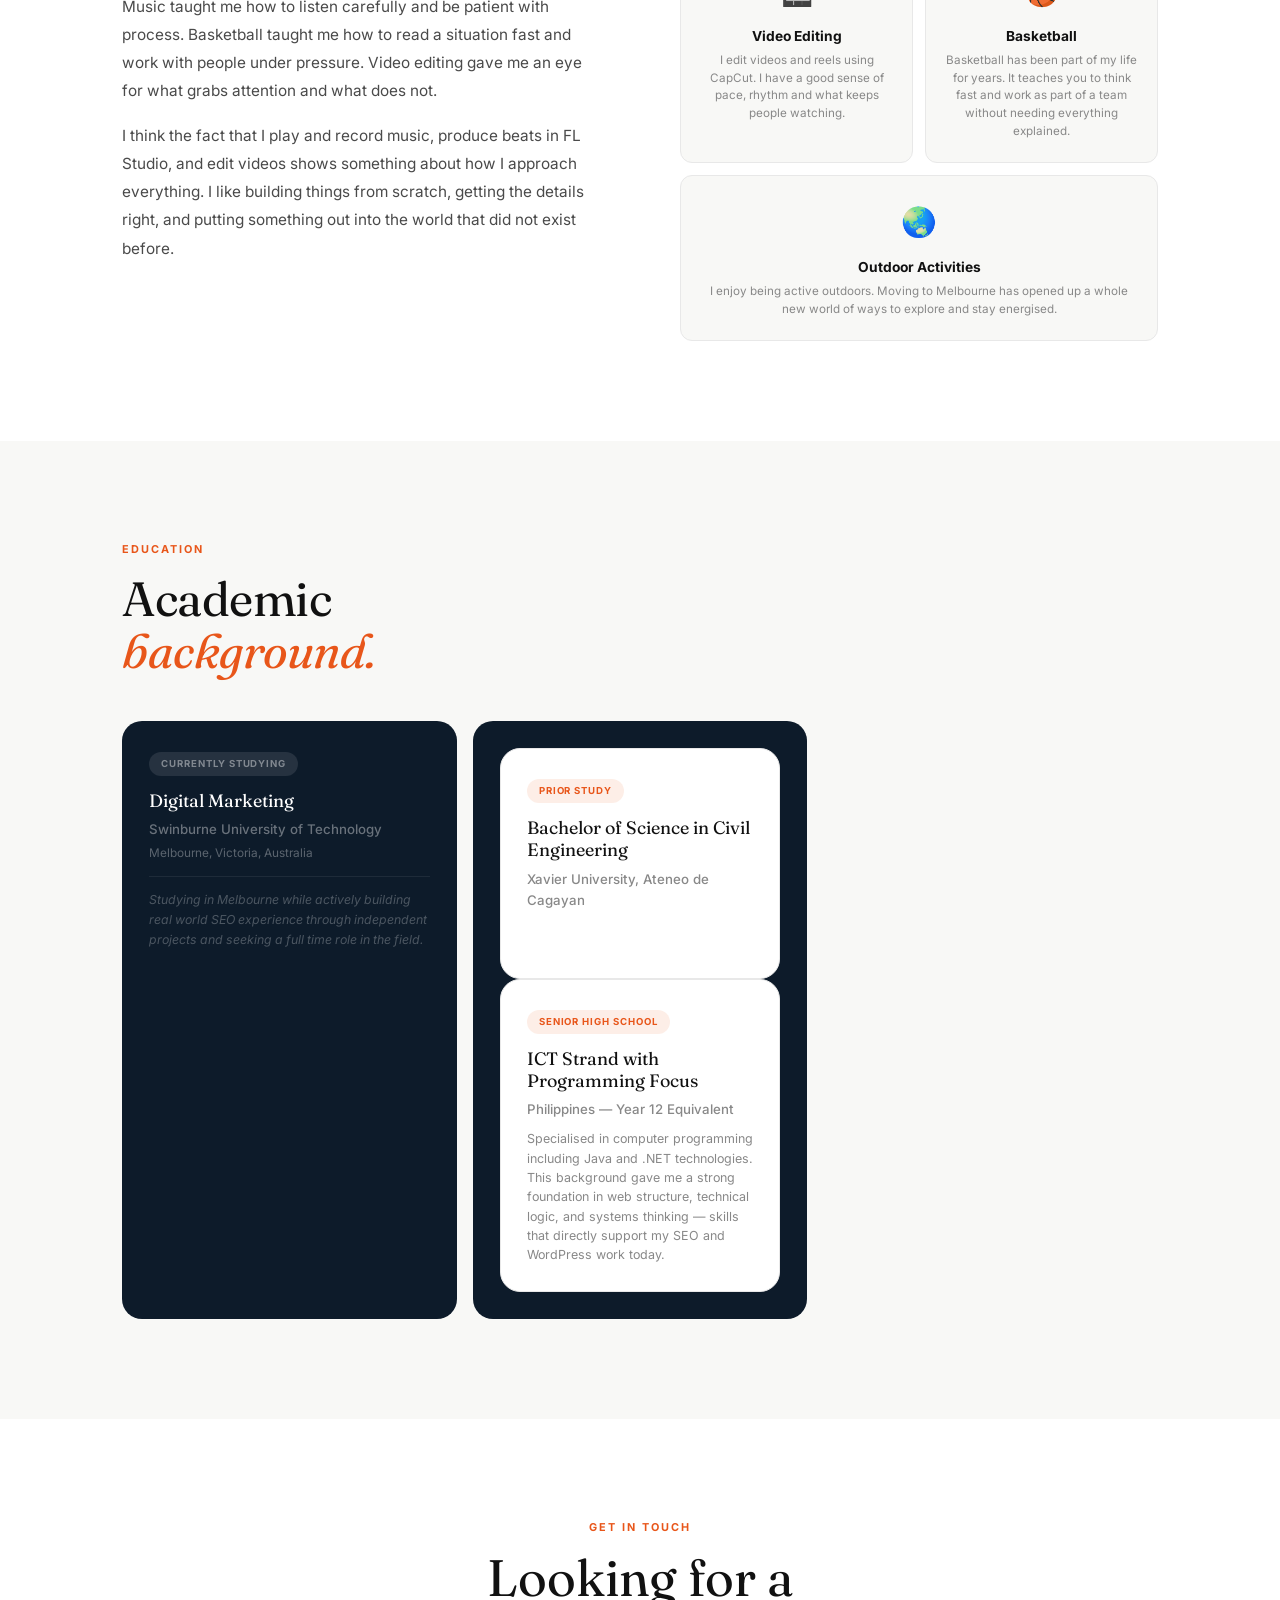
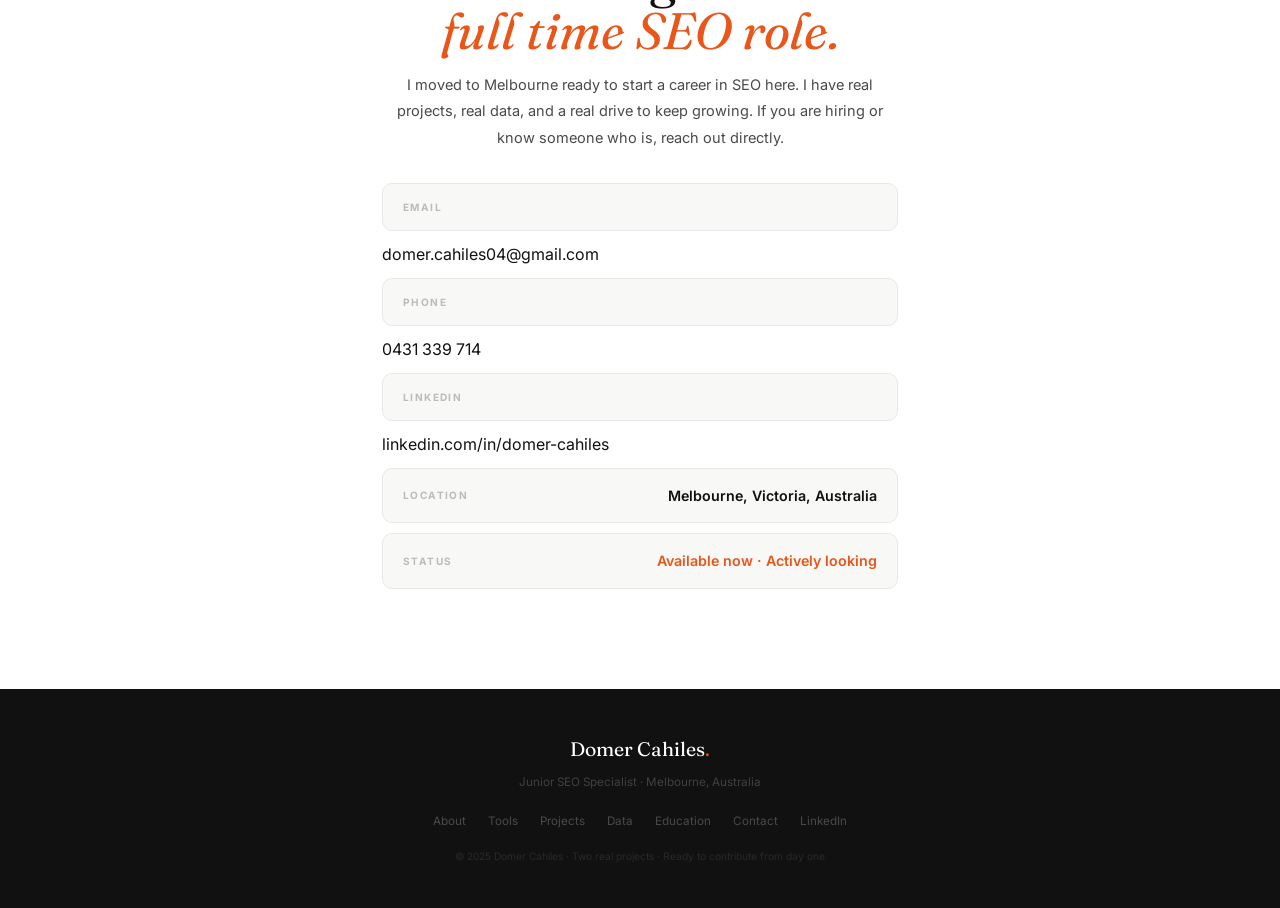
==== commit 997098bf: "Update index.html" ====
--- a/index.html
+++ b/index.html
@@ -728,7 +728,7 @@
     <div class="edu-grid rv d1">
 
       <!-- Swinburne — highlighted -->
-       <div class="edu-card edu-normal">
+       <div class="edu-card edu-main">
         <span class="edu-badge eb-lt">Currently Studying</span>
         <div class="edu-deg">Digital Marketing</div>
         <div class="edu-school">Swinburne University of Technology</div>
@@ -737,7 +737,7 @@
       </div>
 
       <!-- Civil Engineering -->
-       <div class="edu-card edu-main">
+       <div class="edu-card edu-main"> <div class="edu-card edu-normal">
         <span class="edu-badge eb-accent">Prior Study</span>
         <div class="edu-deg">Bachelor of Science in Civil Engineering</div>
         <div class="edu-school">Xavier University, Ateneo de Cagayan</div>
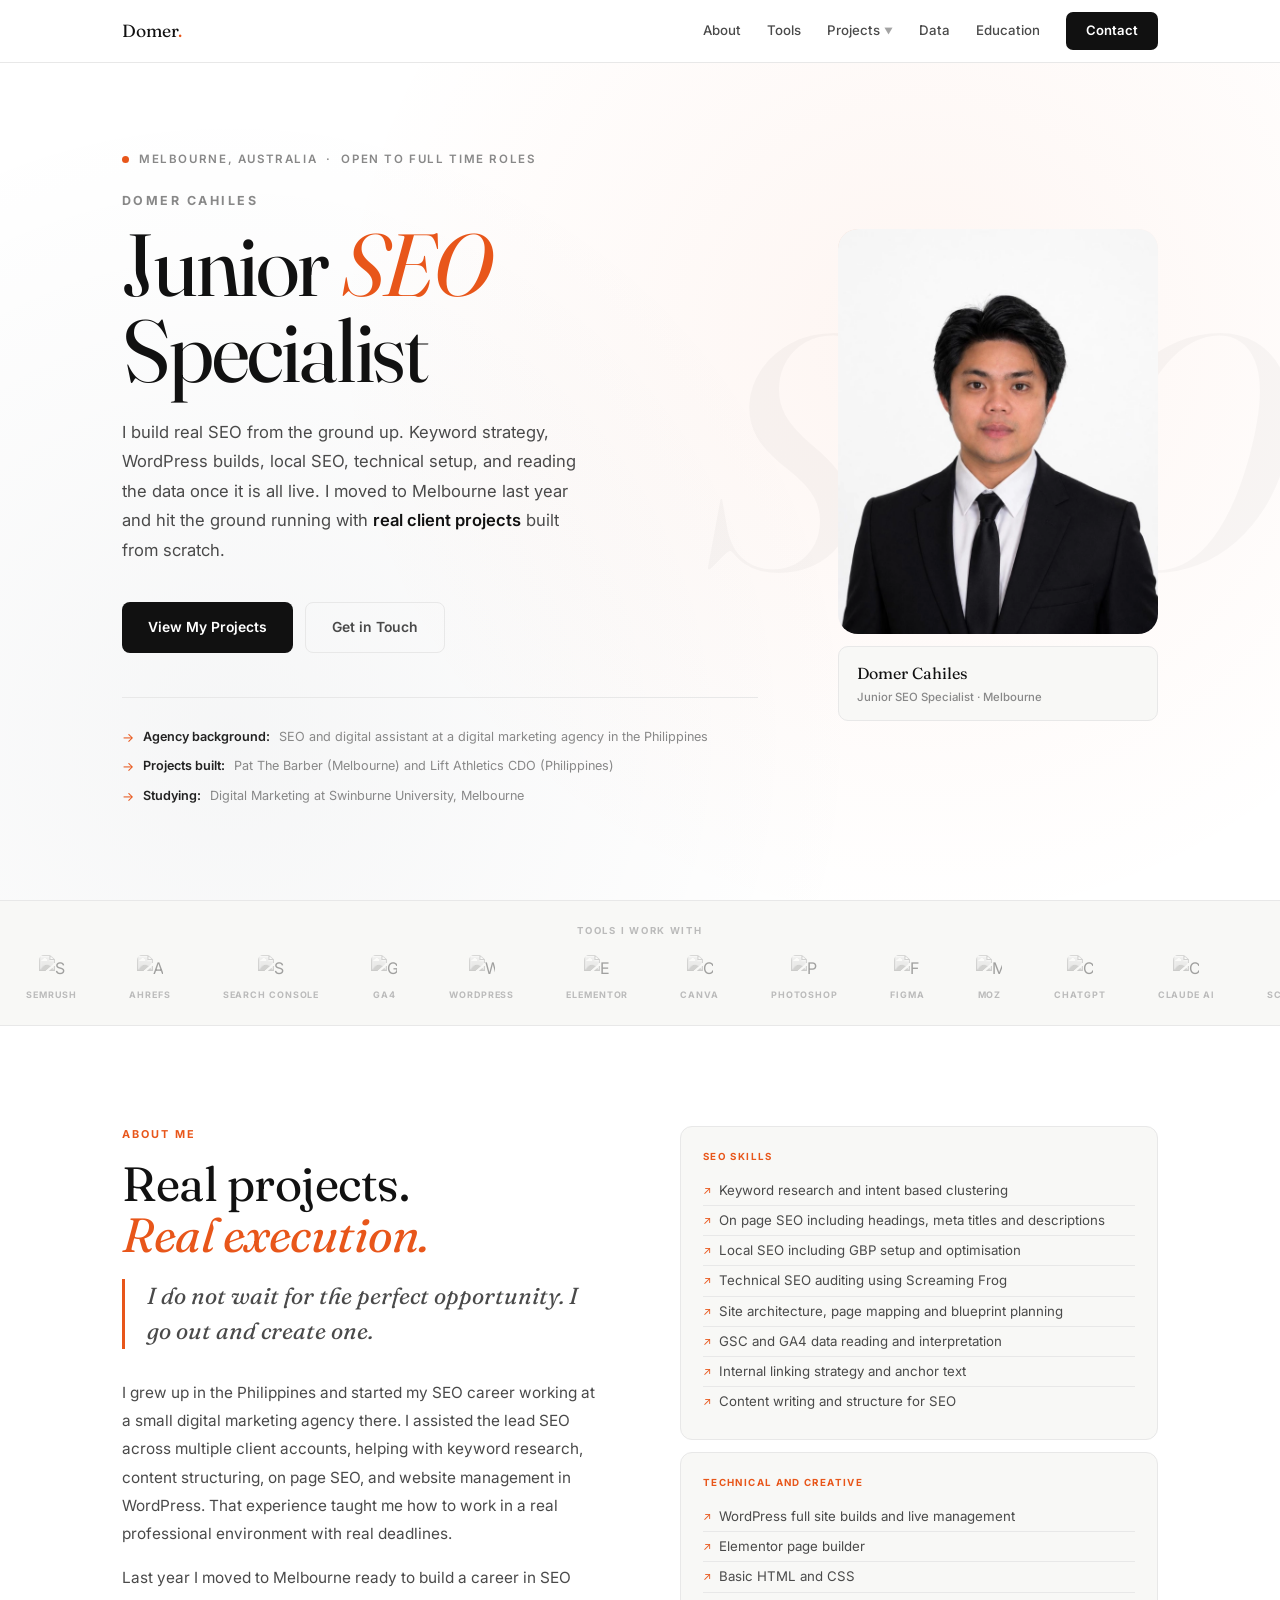
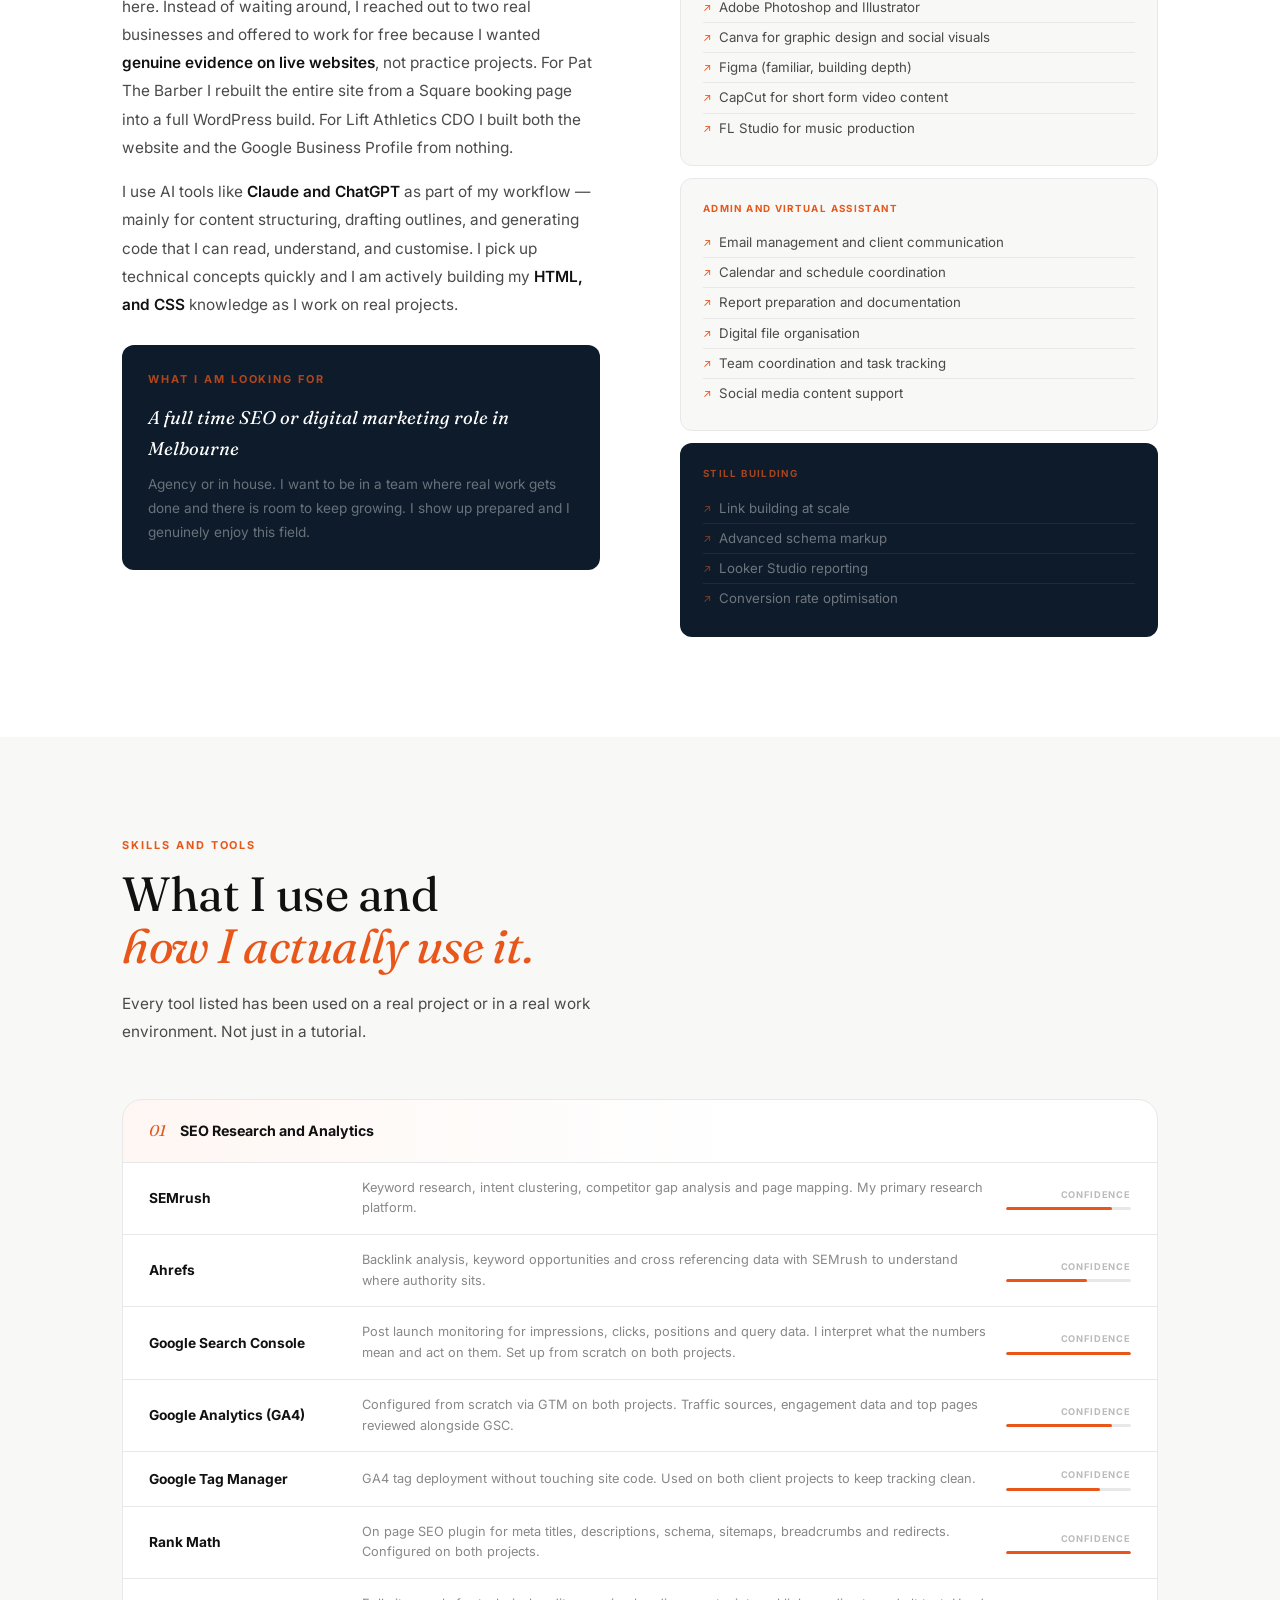
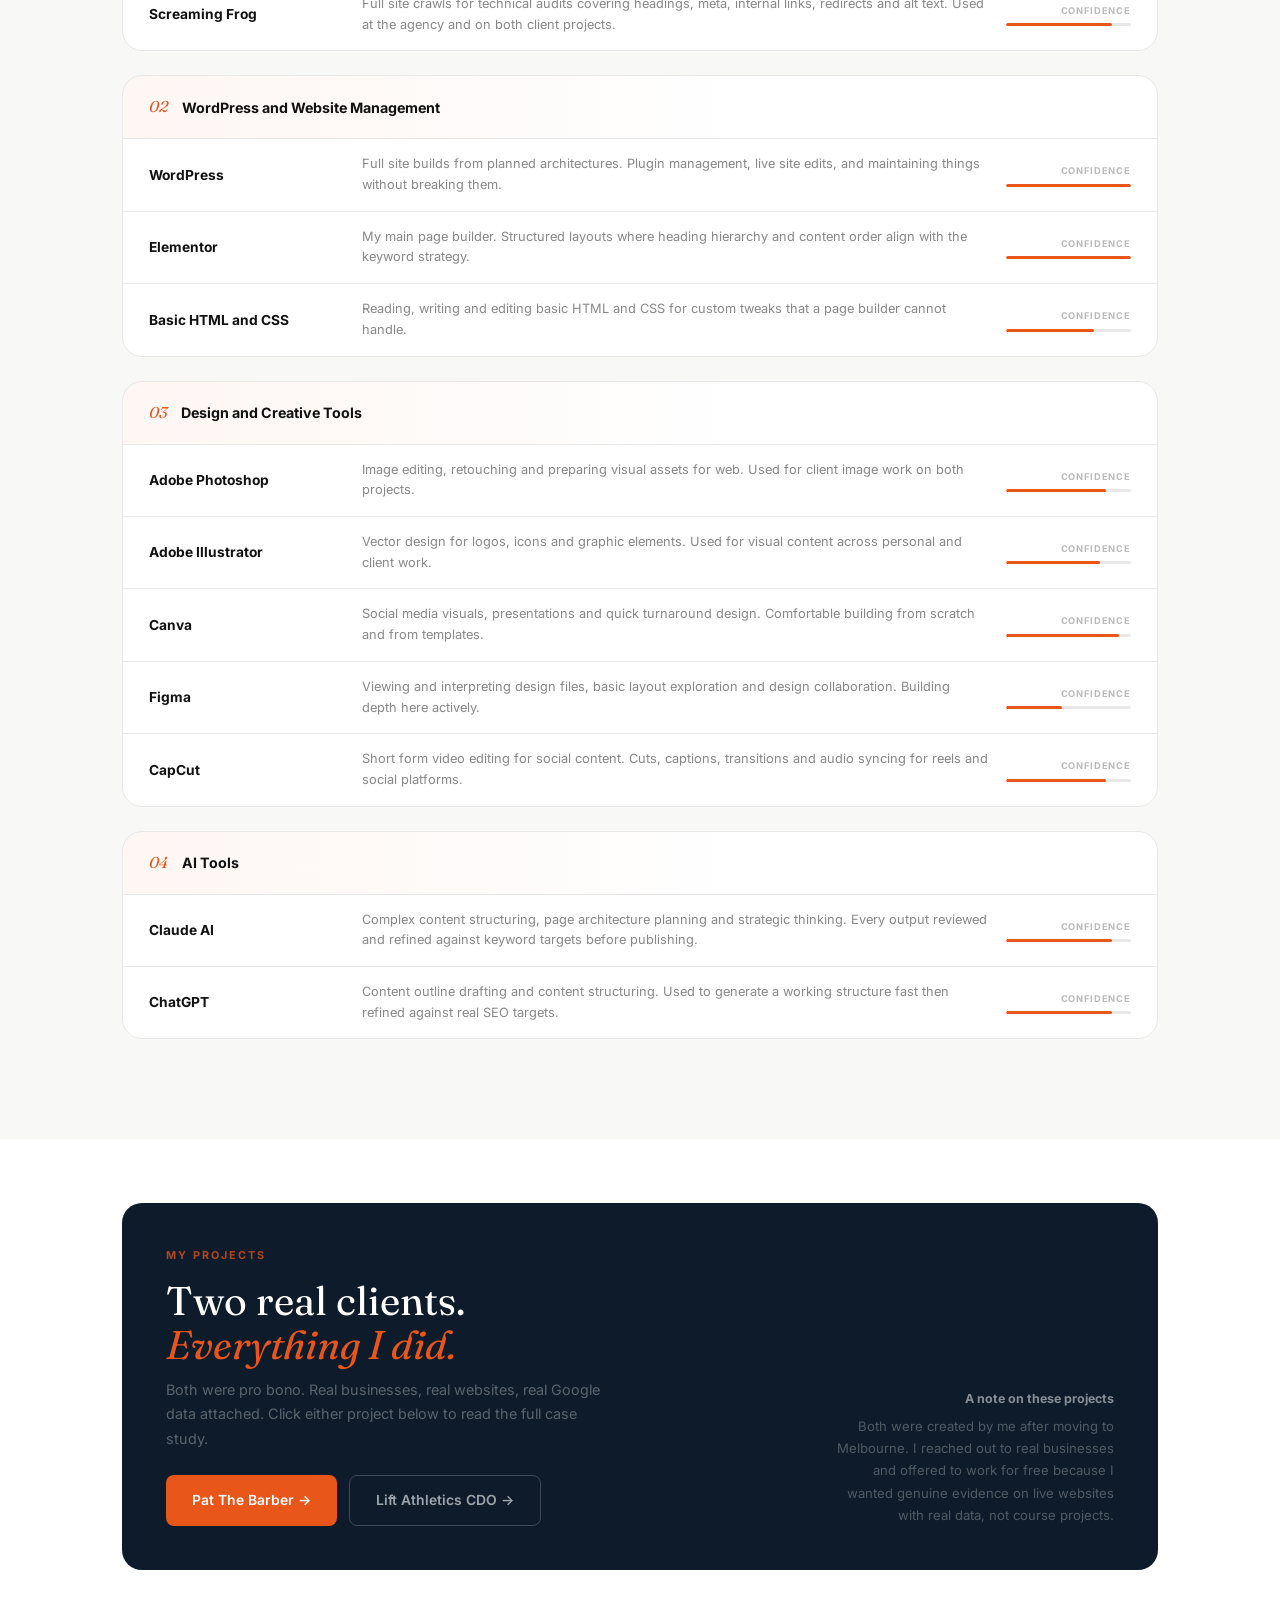
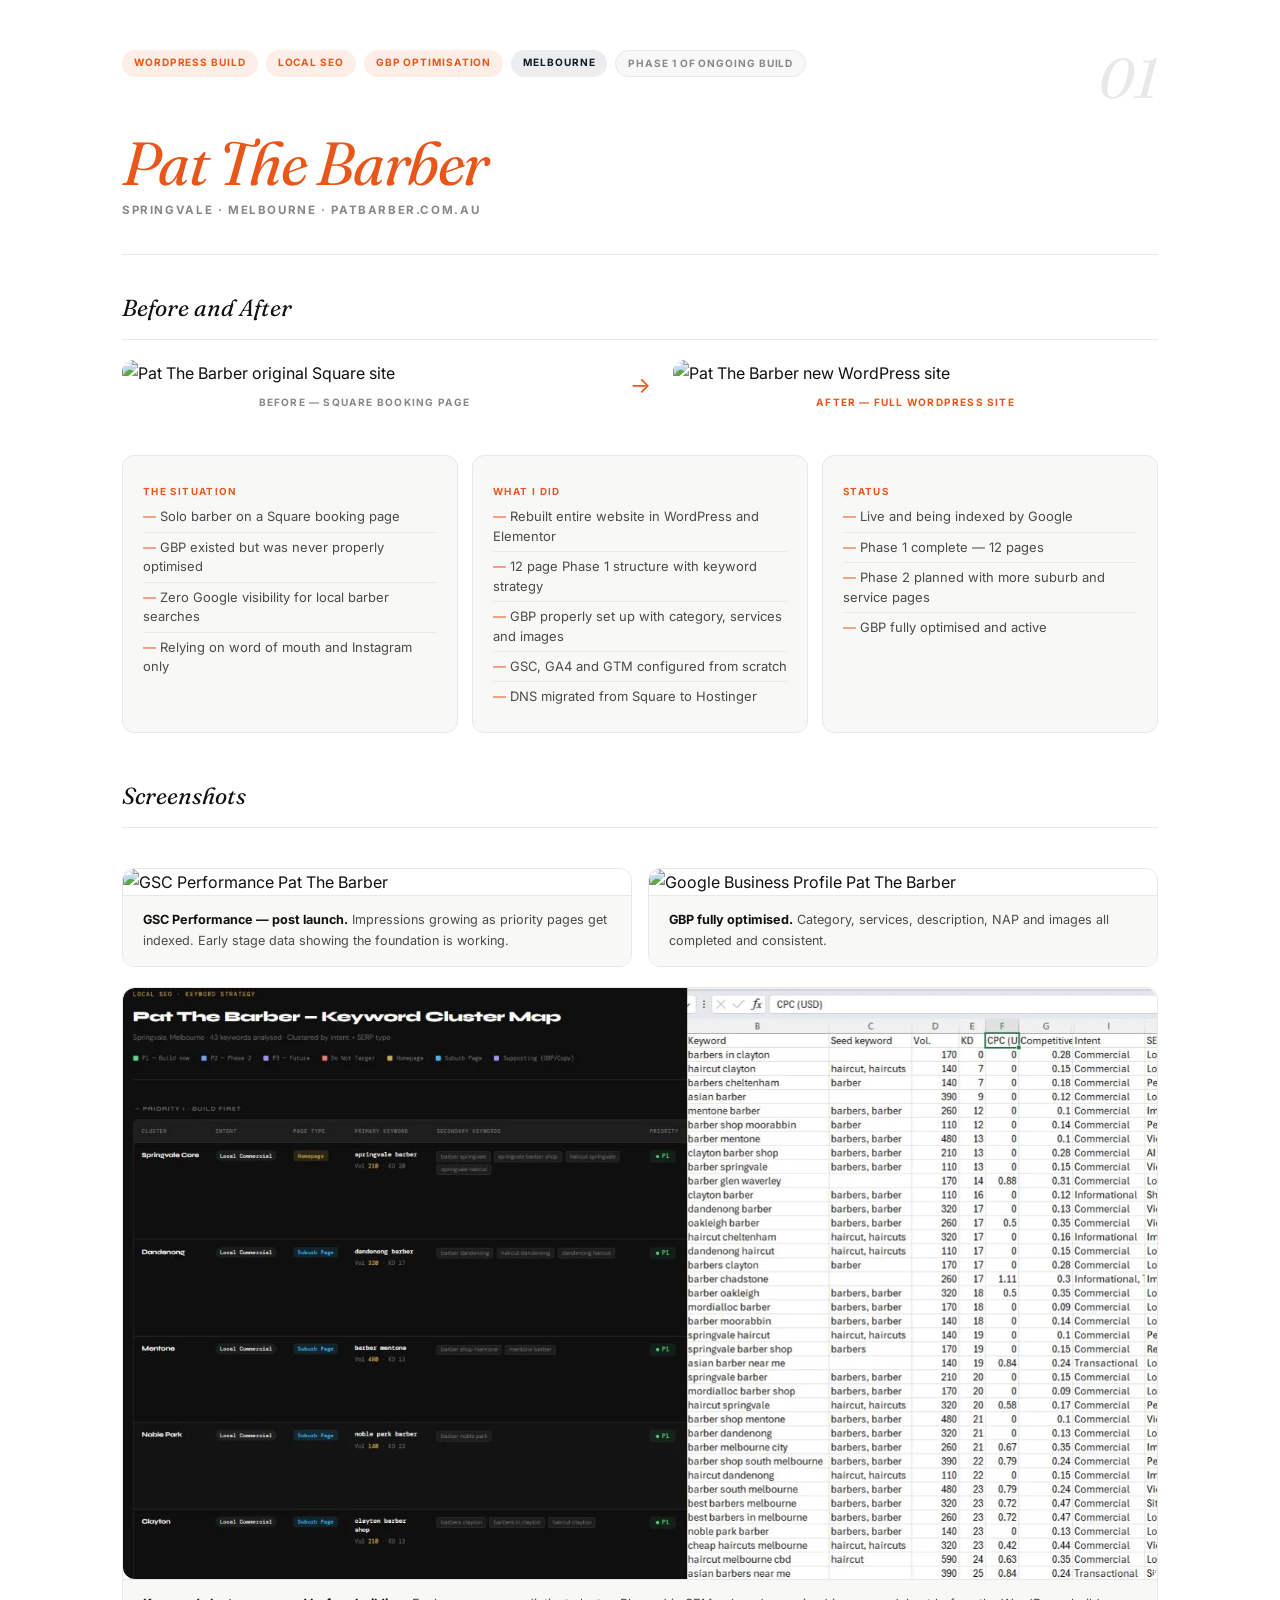
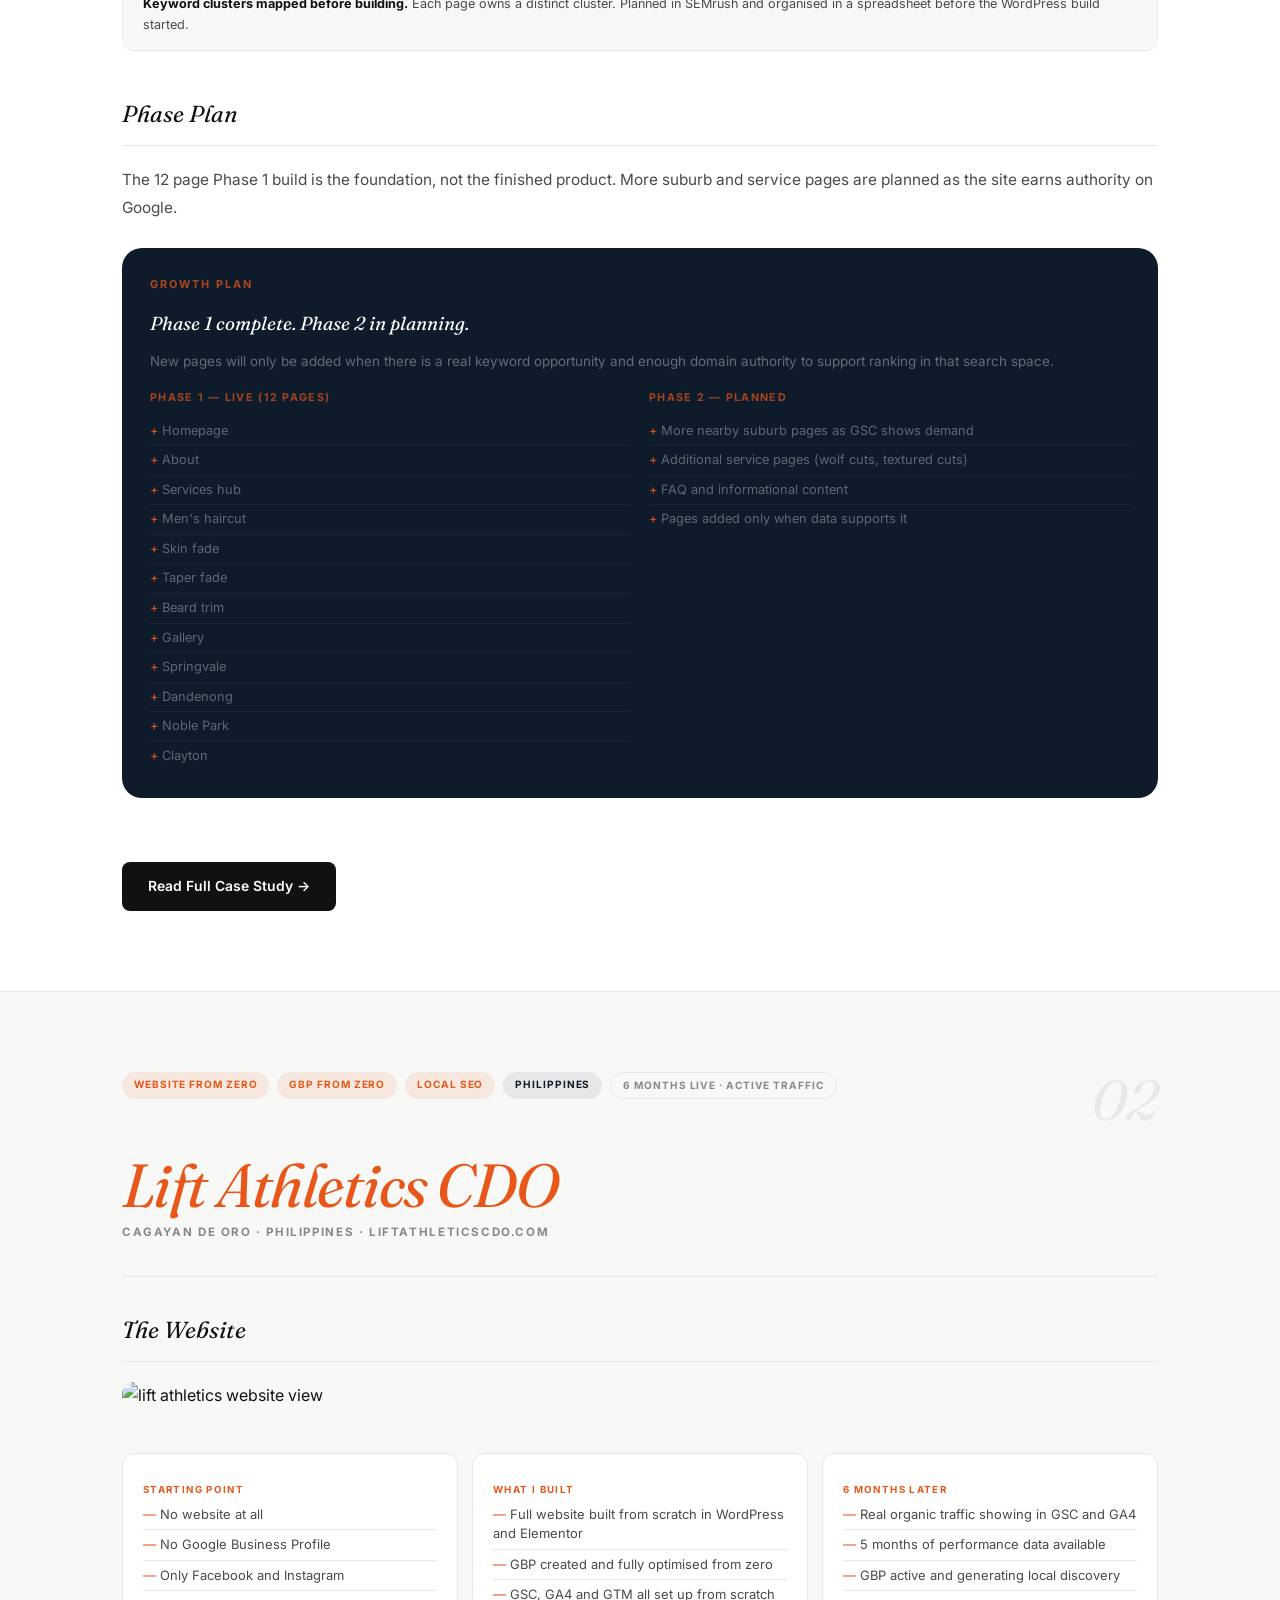
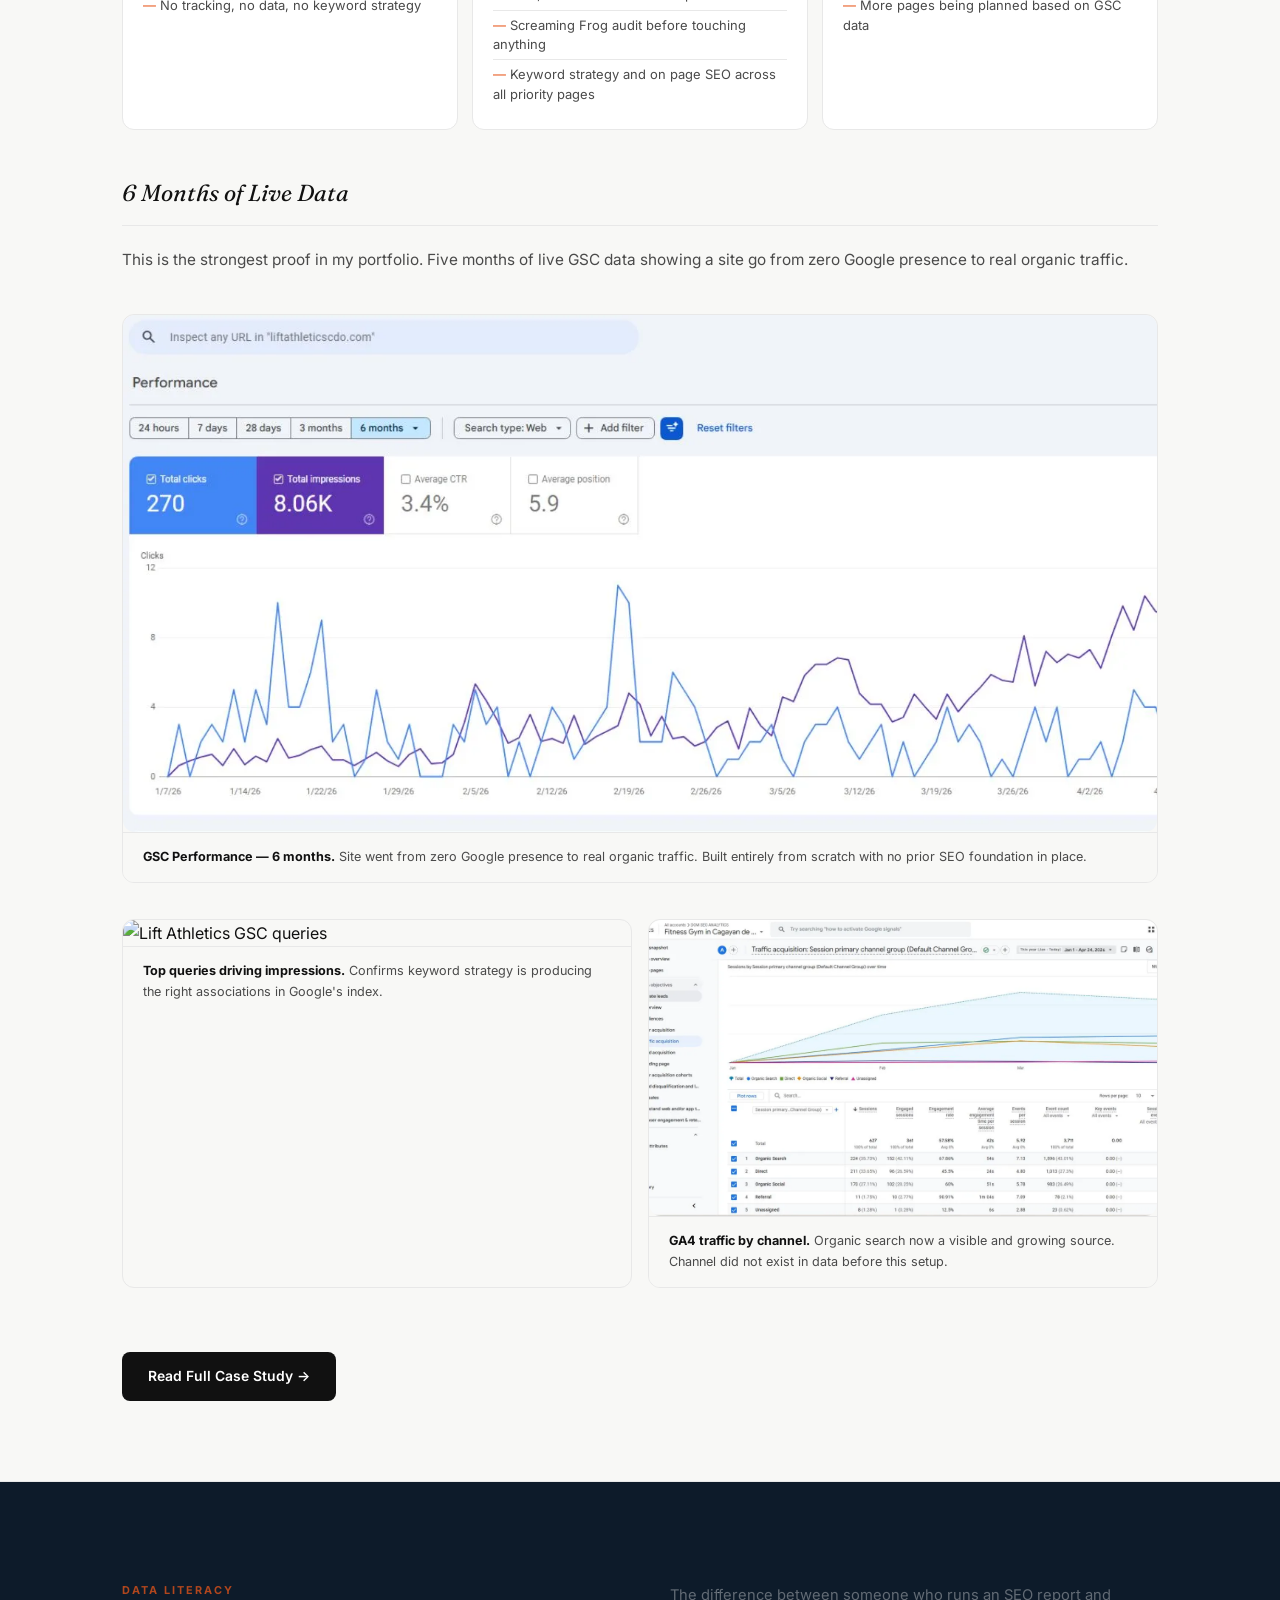
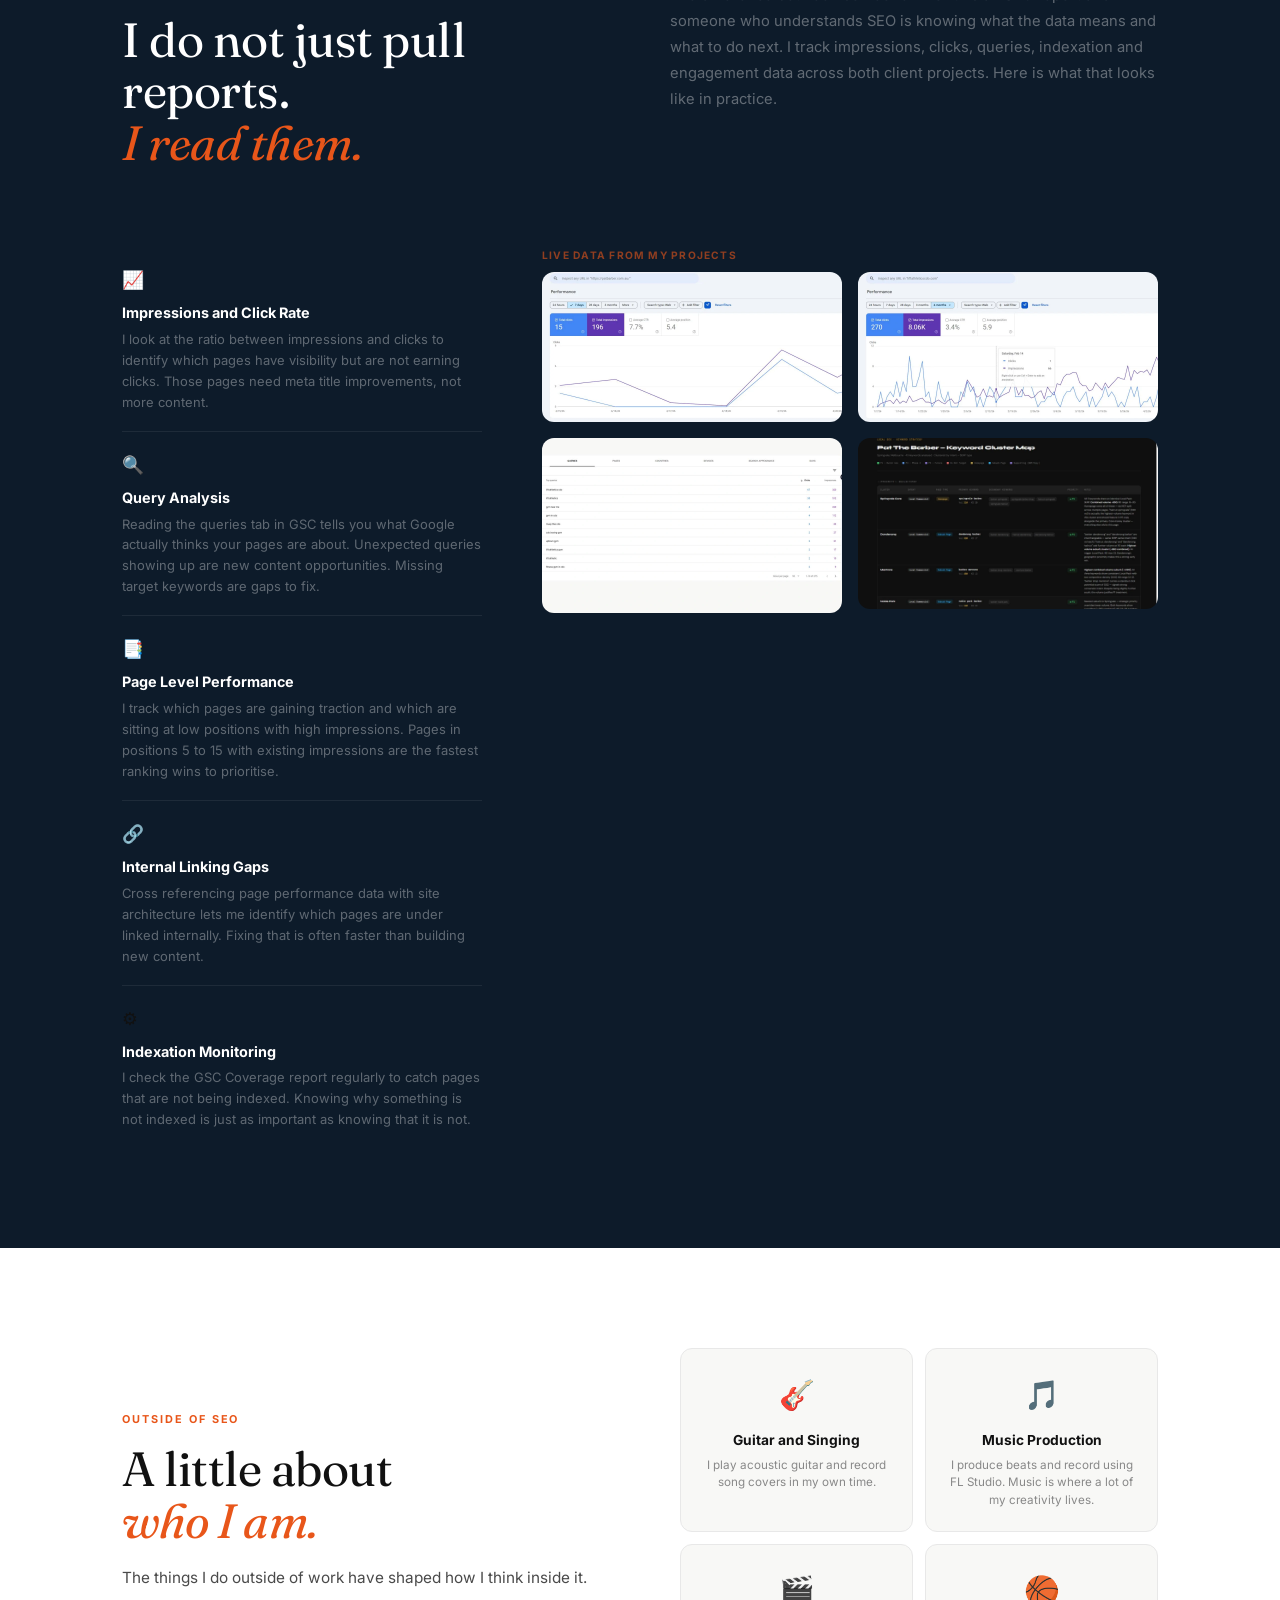
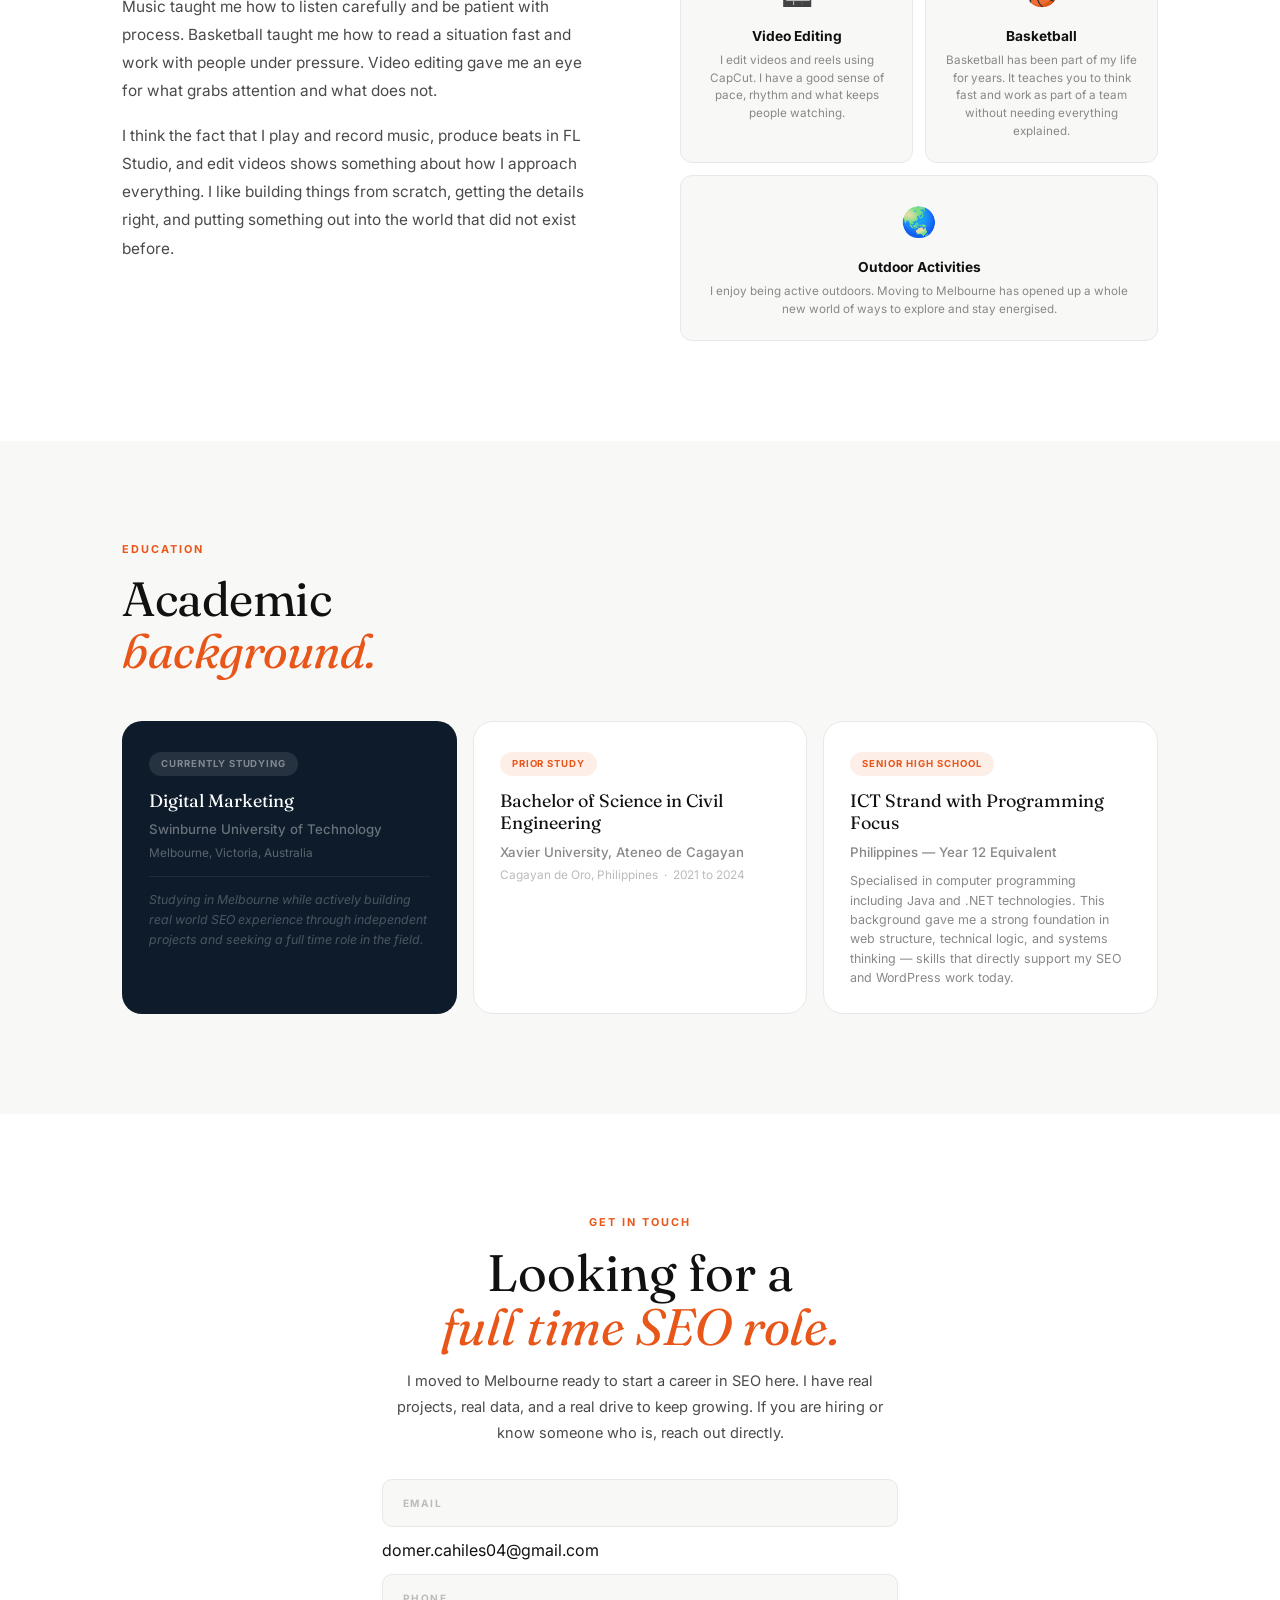
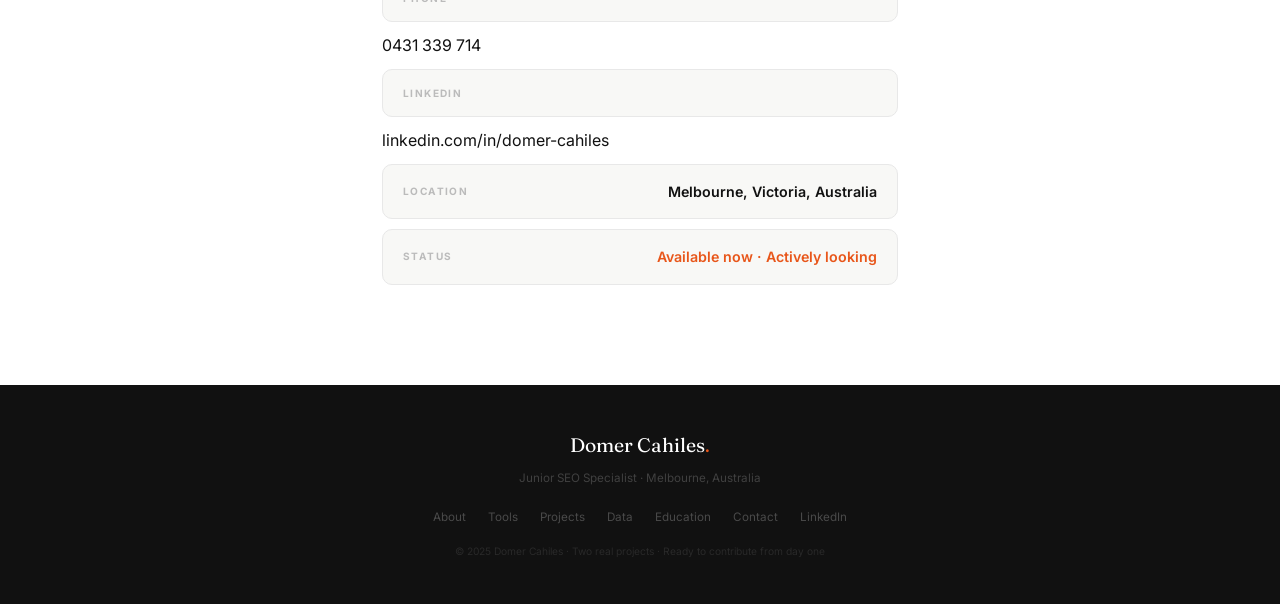
==== commit b39561eb: "Update index.html" ====
--- a/index.html
+++ b/index.html
@@ -737,7 +737,7 @@
       </div>
 
       <!-- Civil Engineering -->
-       <div class="edu-card edu-main"> <div class="edu-card edu-normal">
+       <div class="edu-card edu-normal">
         <span class="edu-badge eb-accent">Prior Study</span>
         <div class="edu-deg">Bachelor of Science in Civil Engineering</div>
         <div class="edu-school">Xavier University, Ateneo de Cagayan</div>
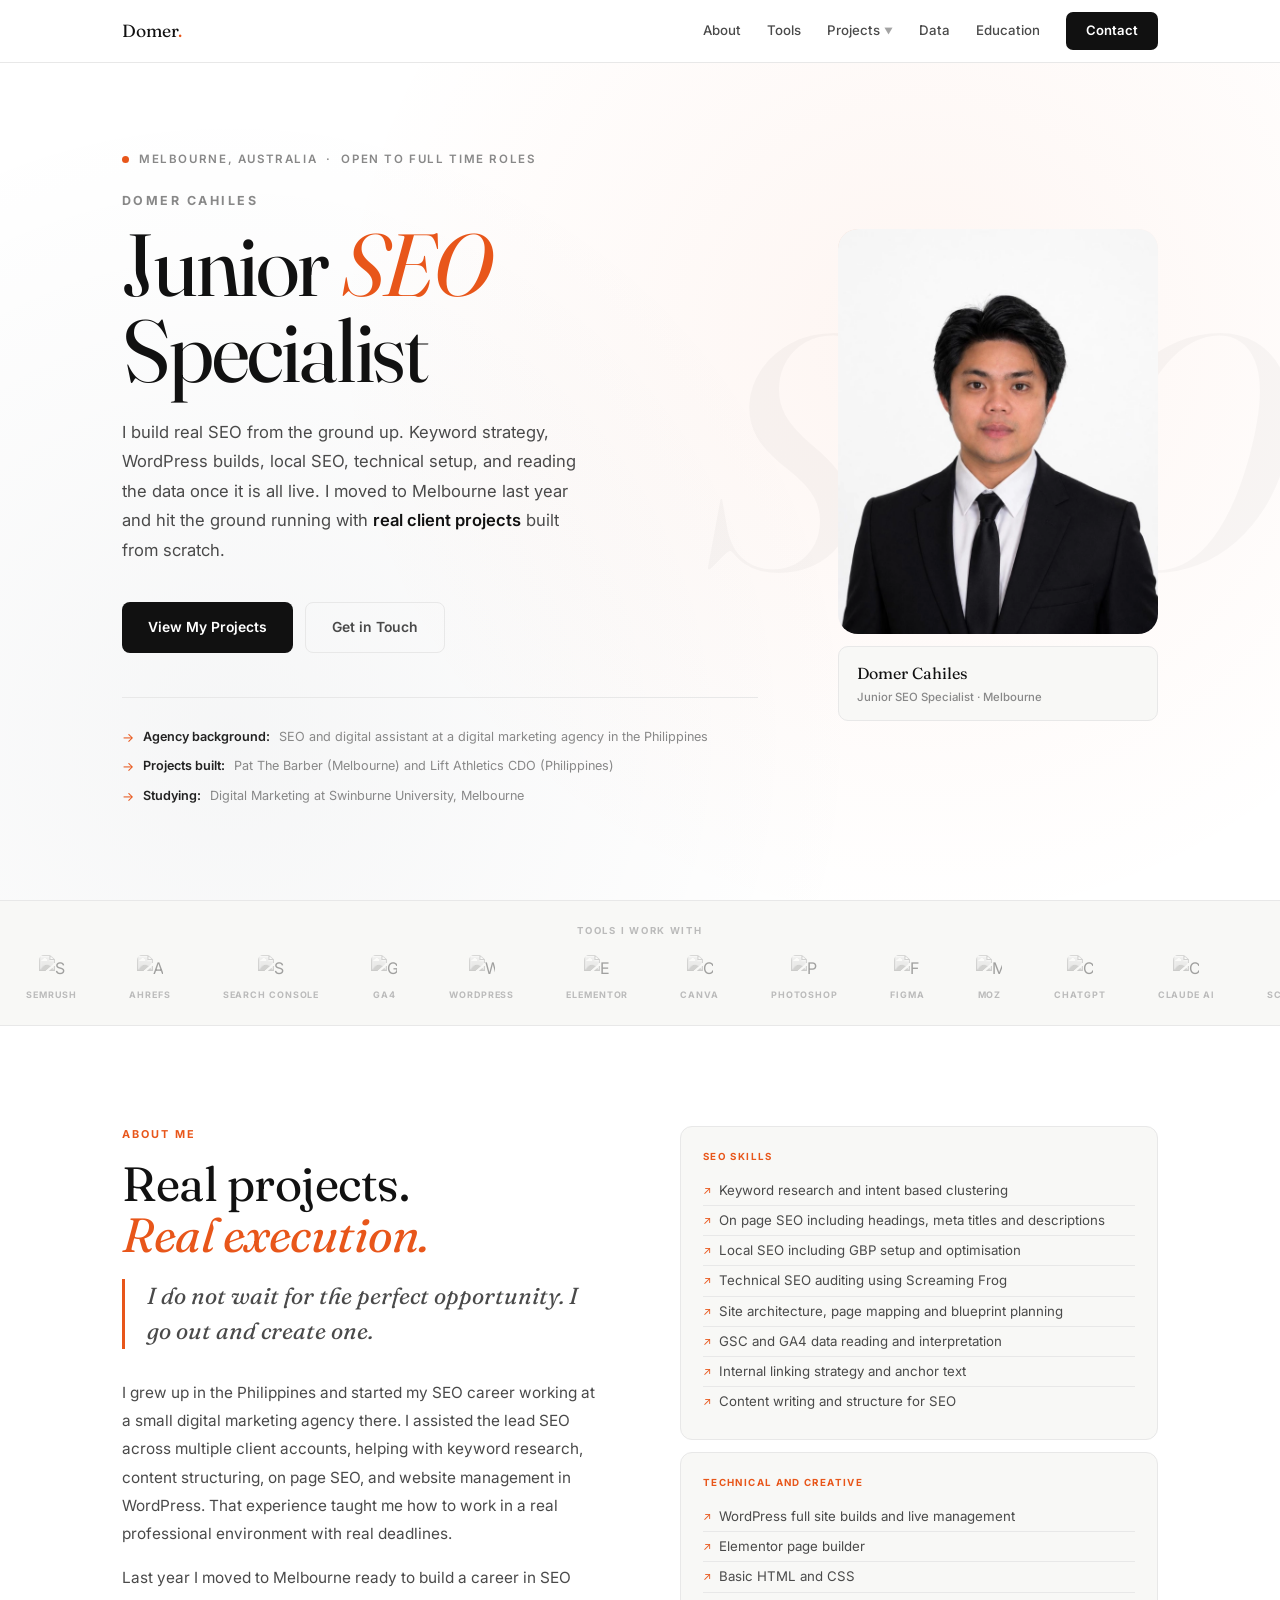
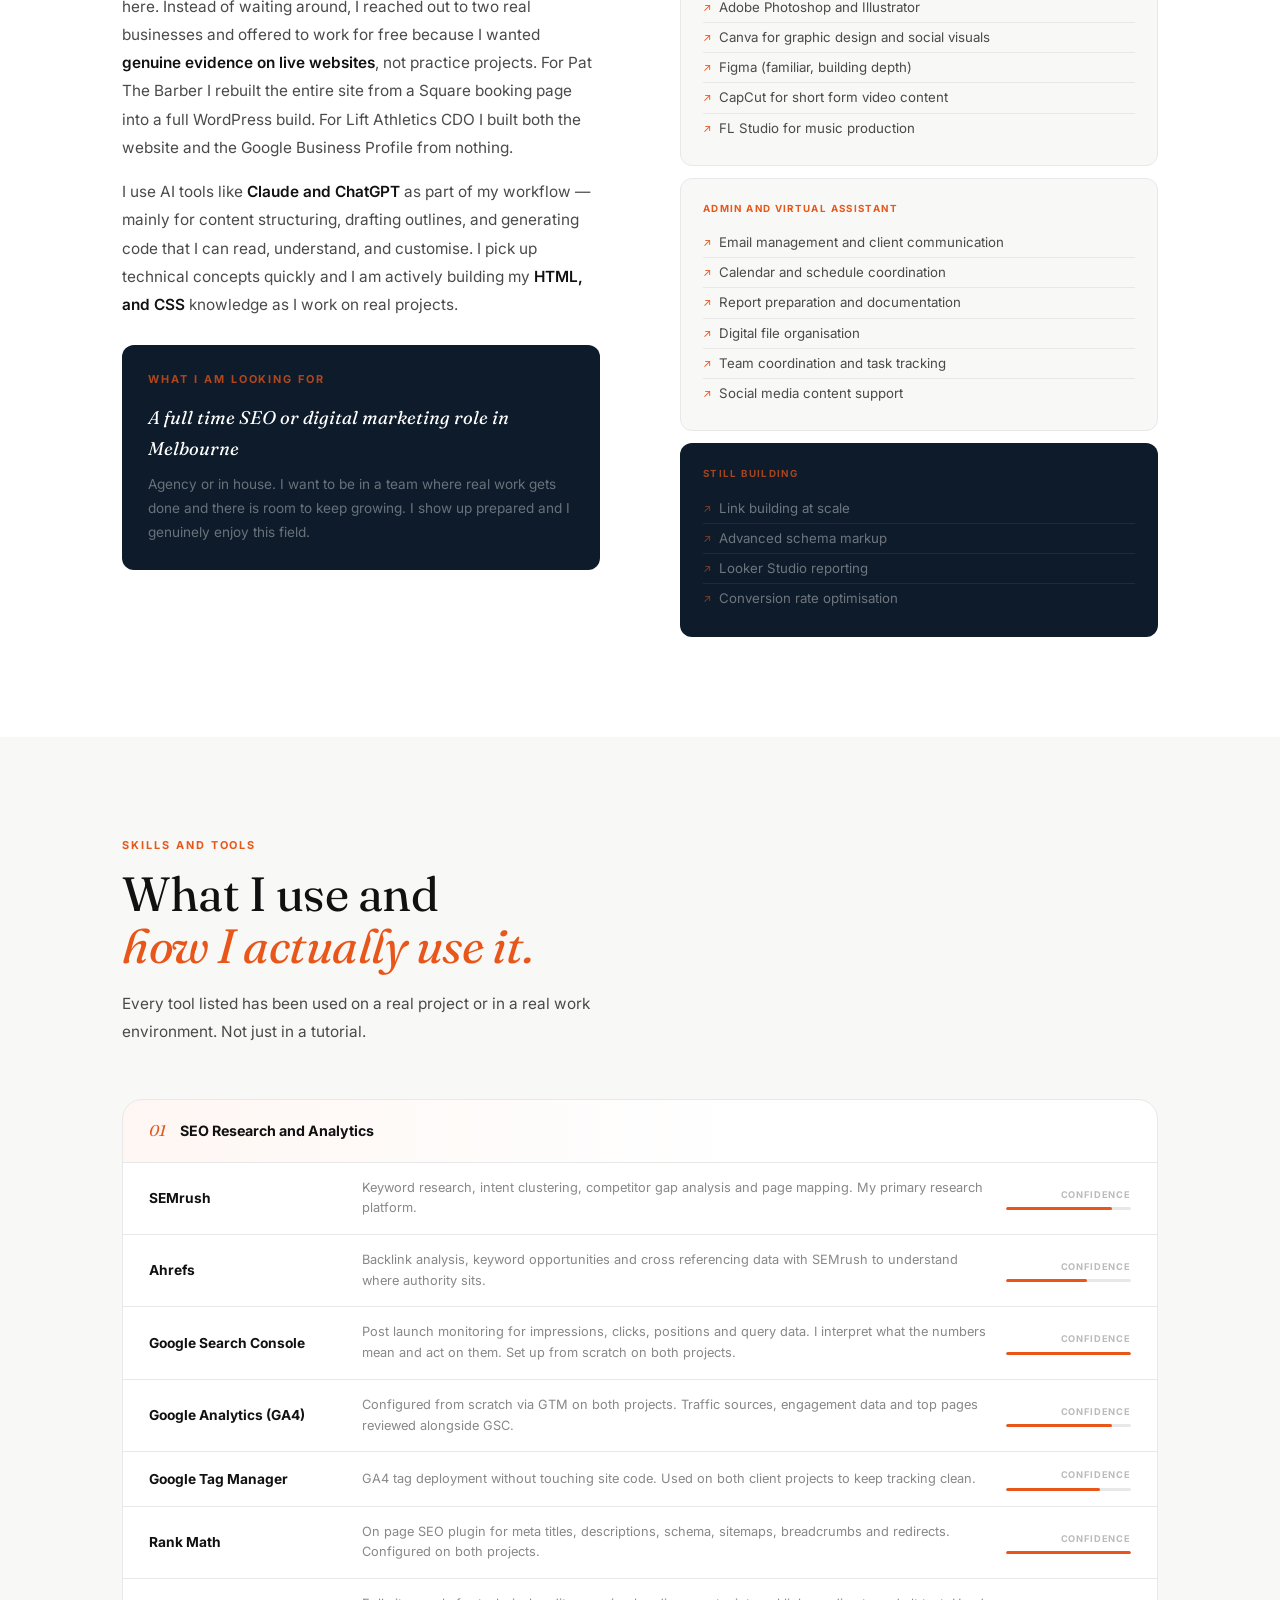
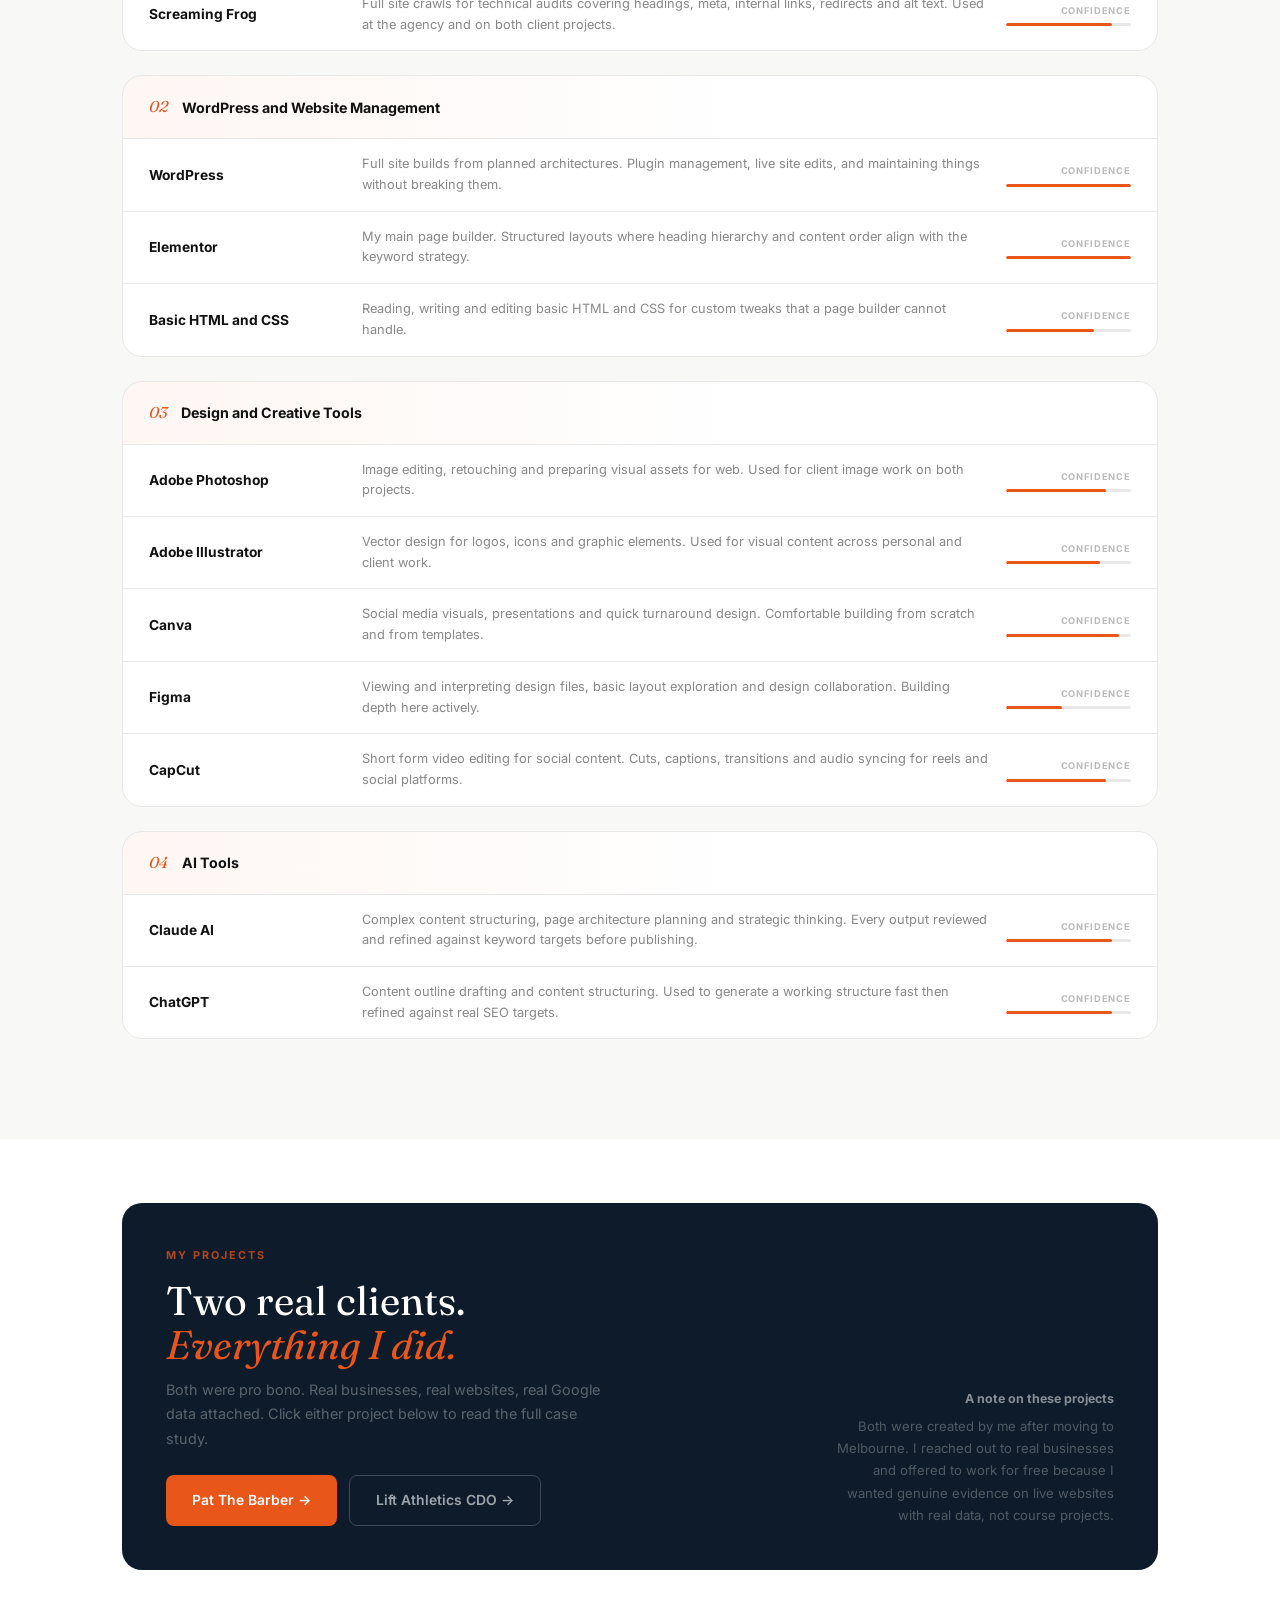
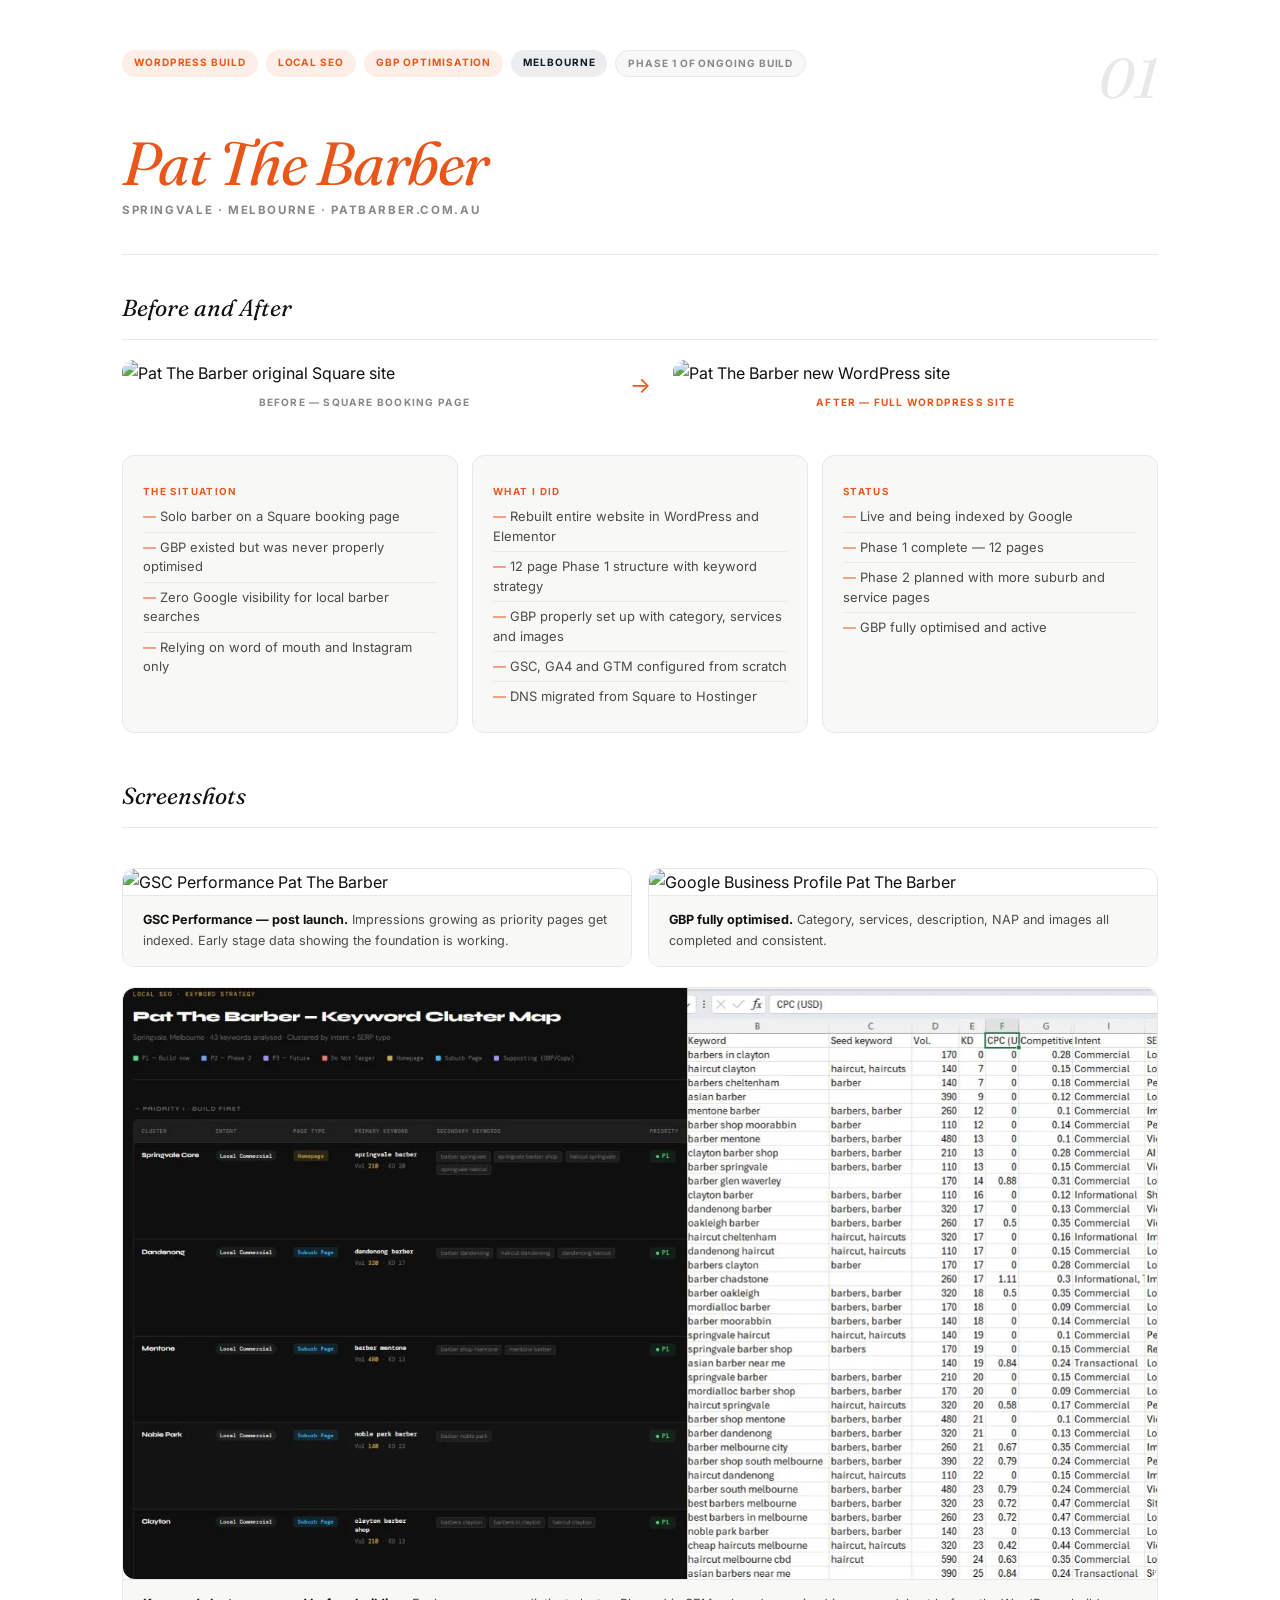
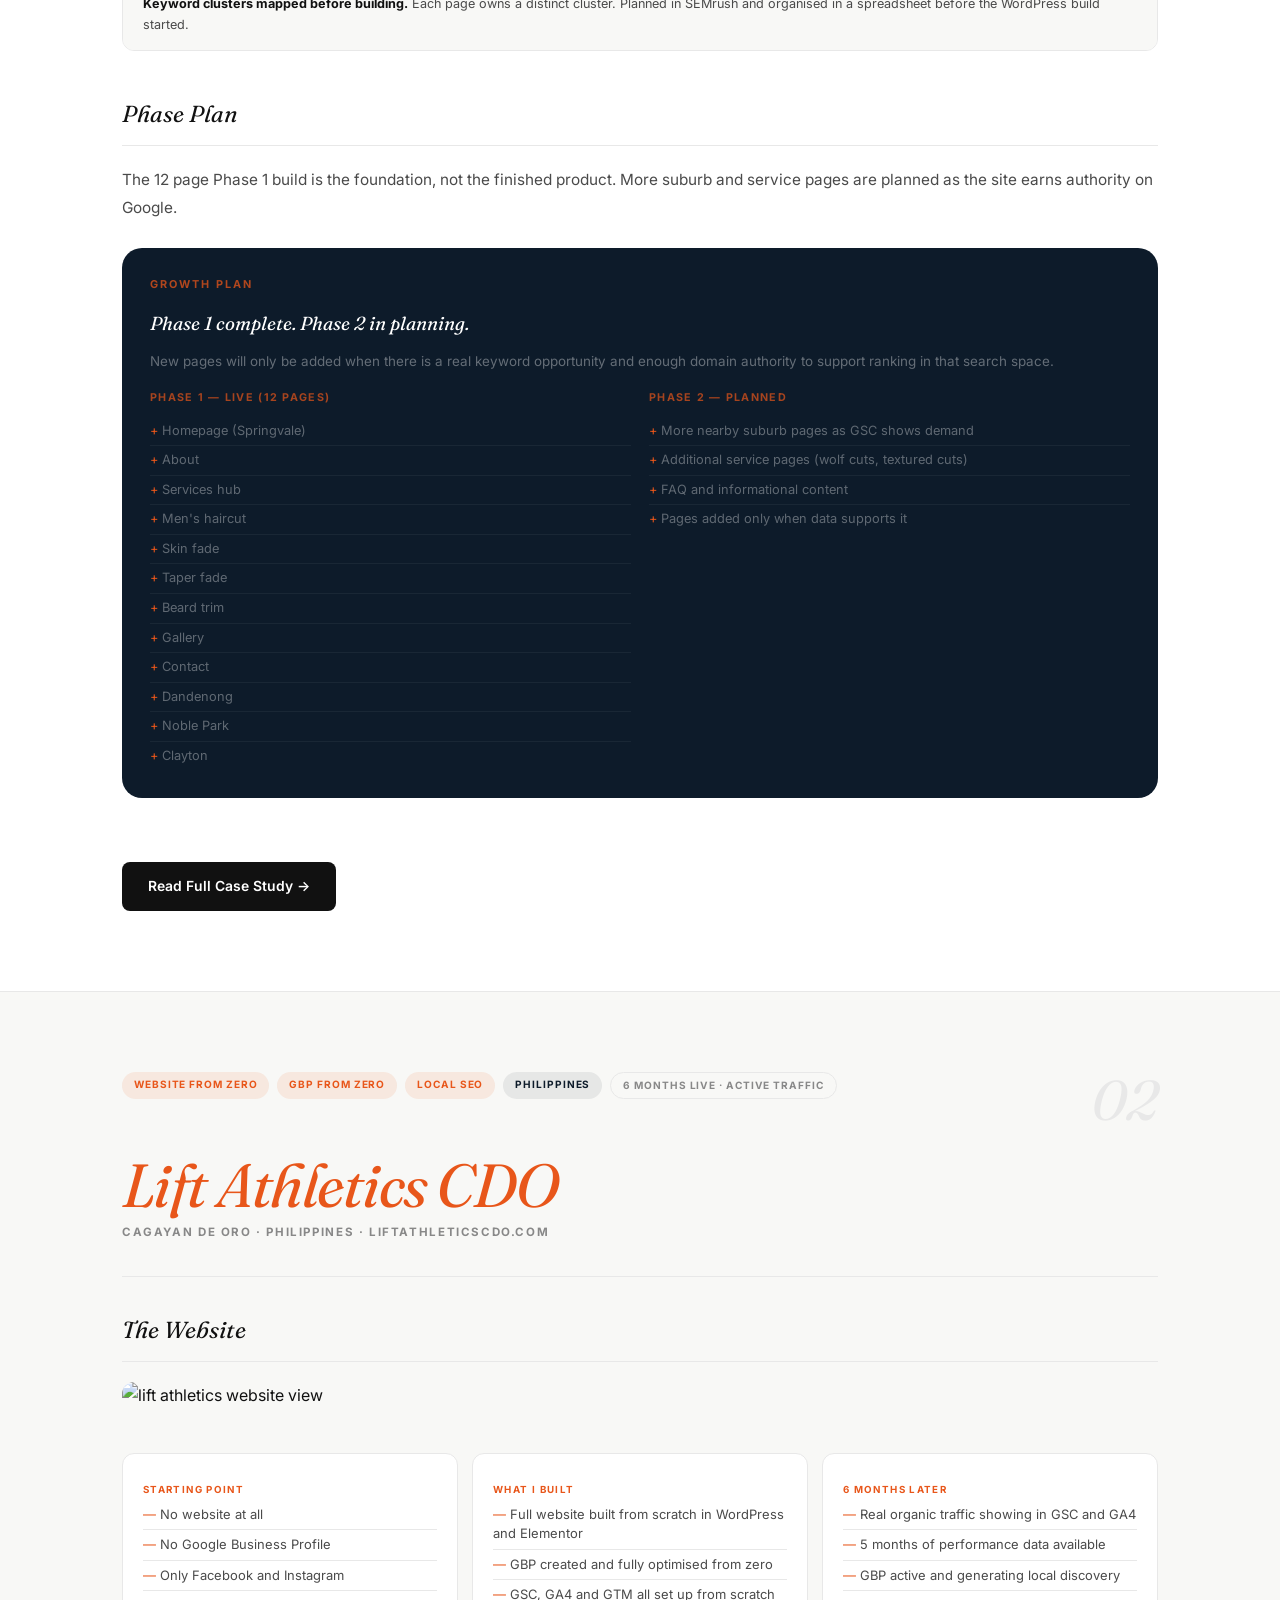
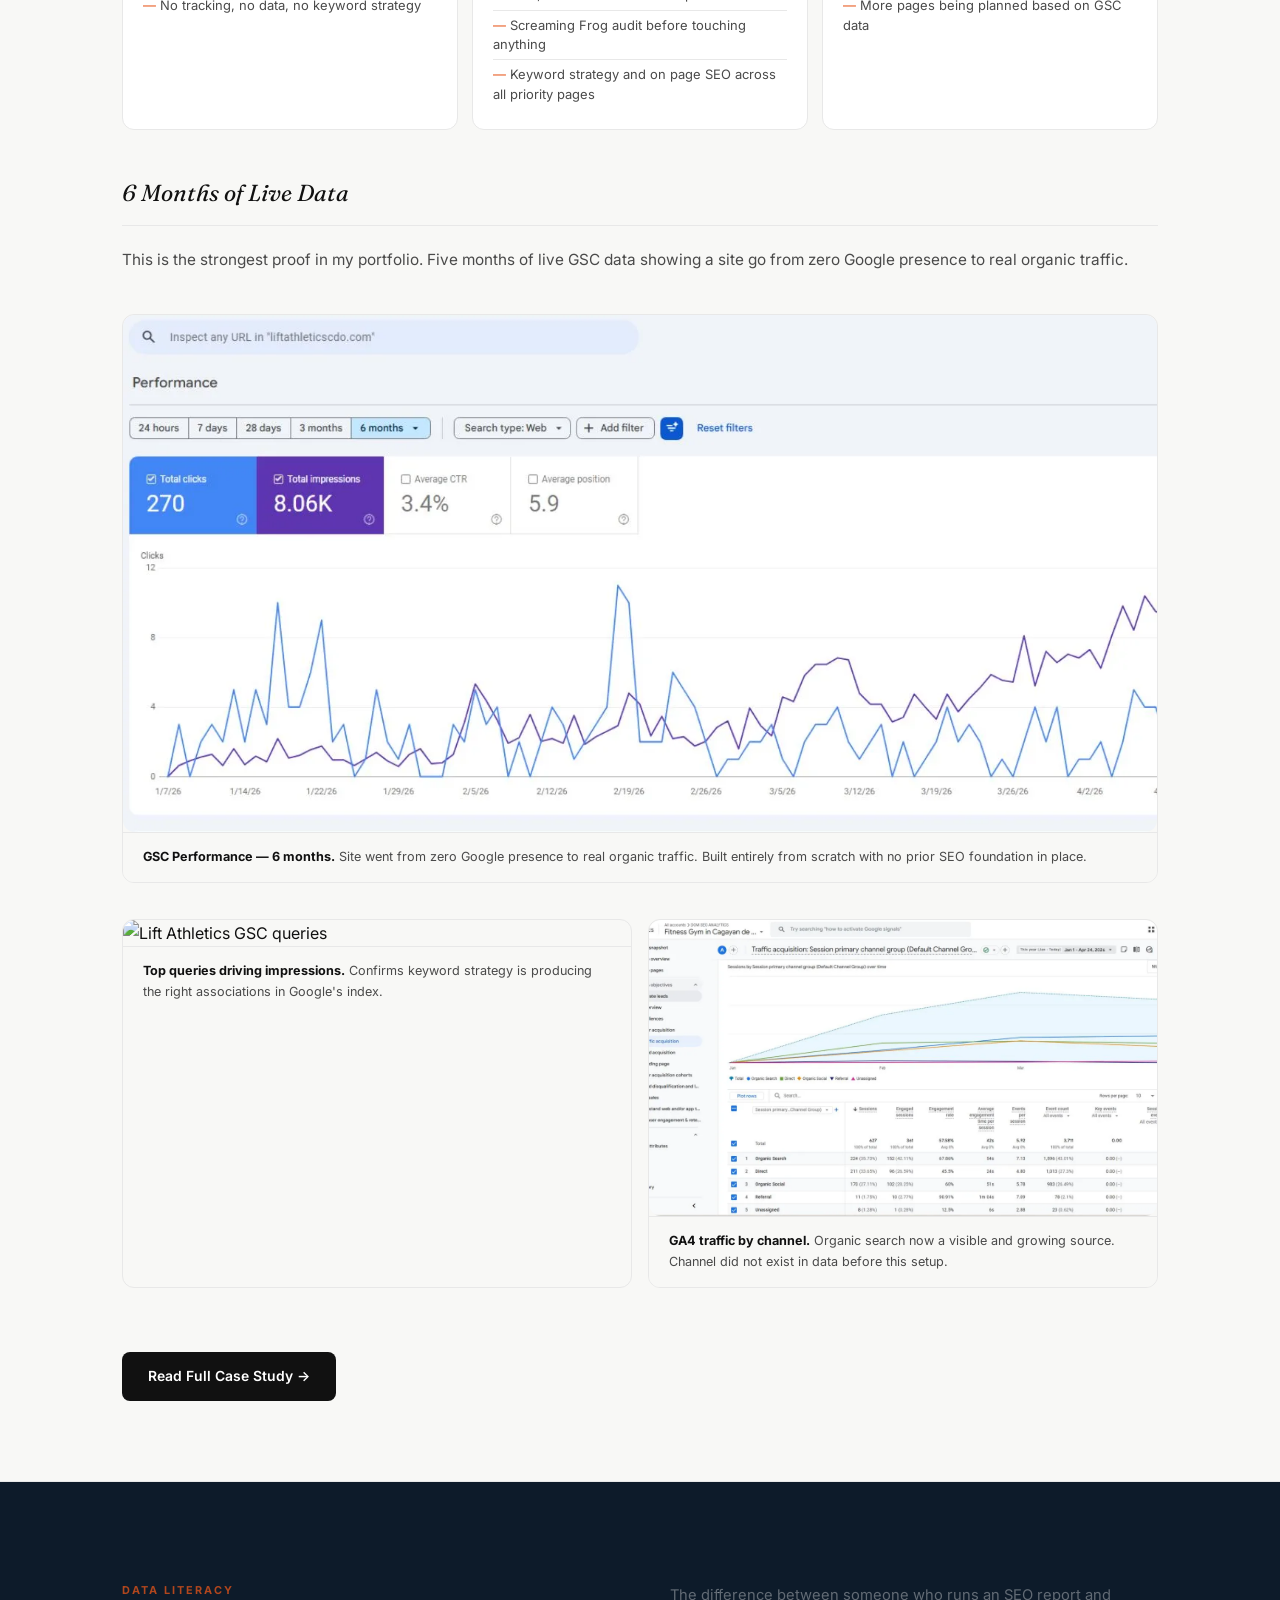
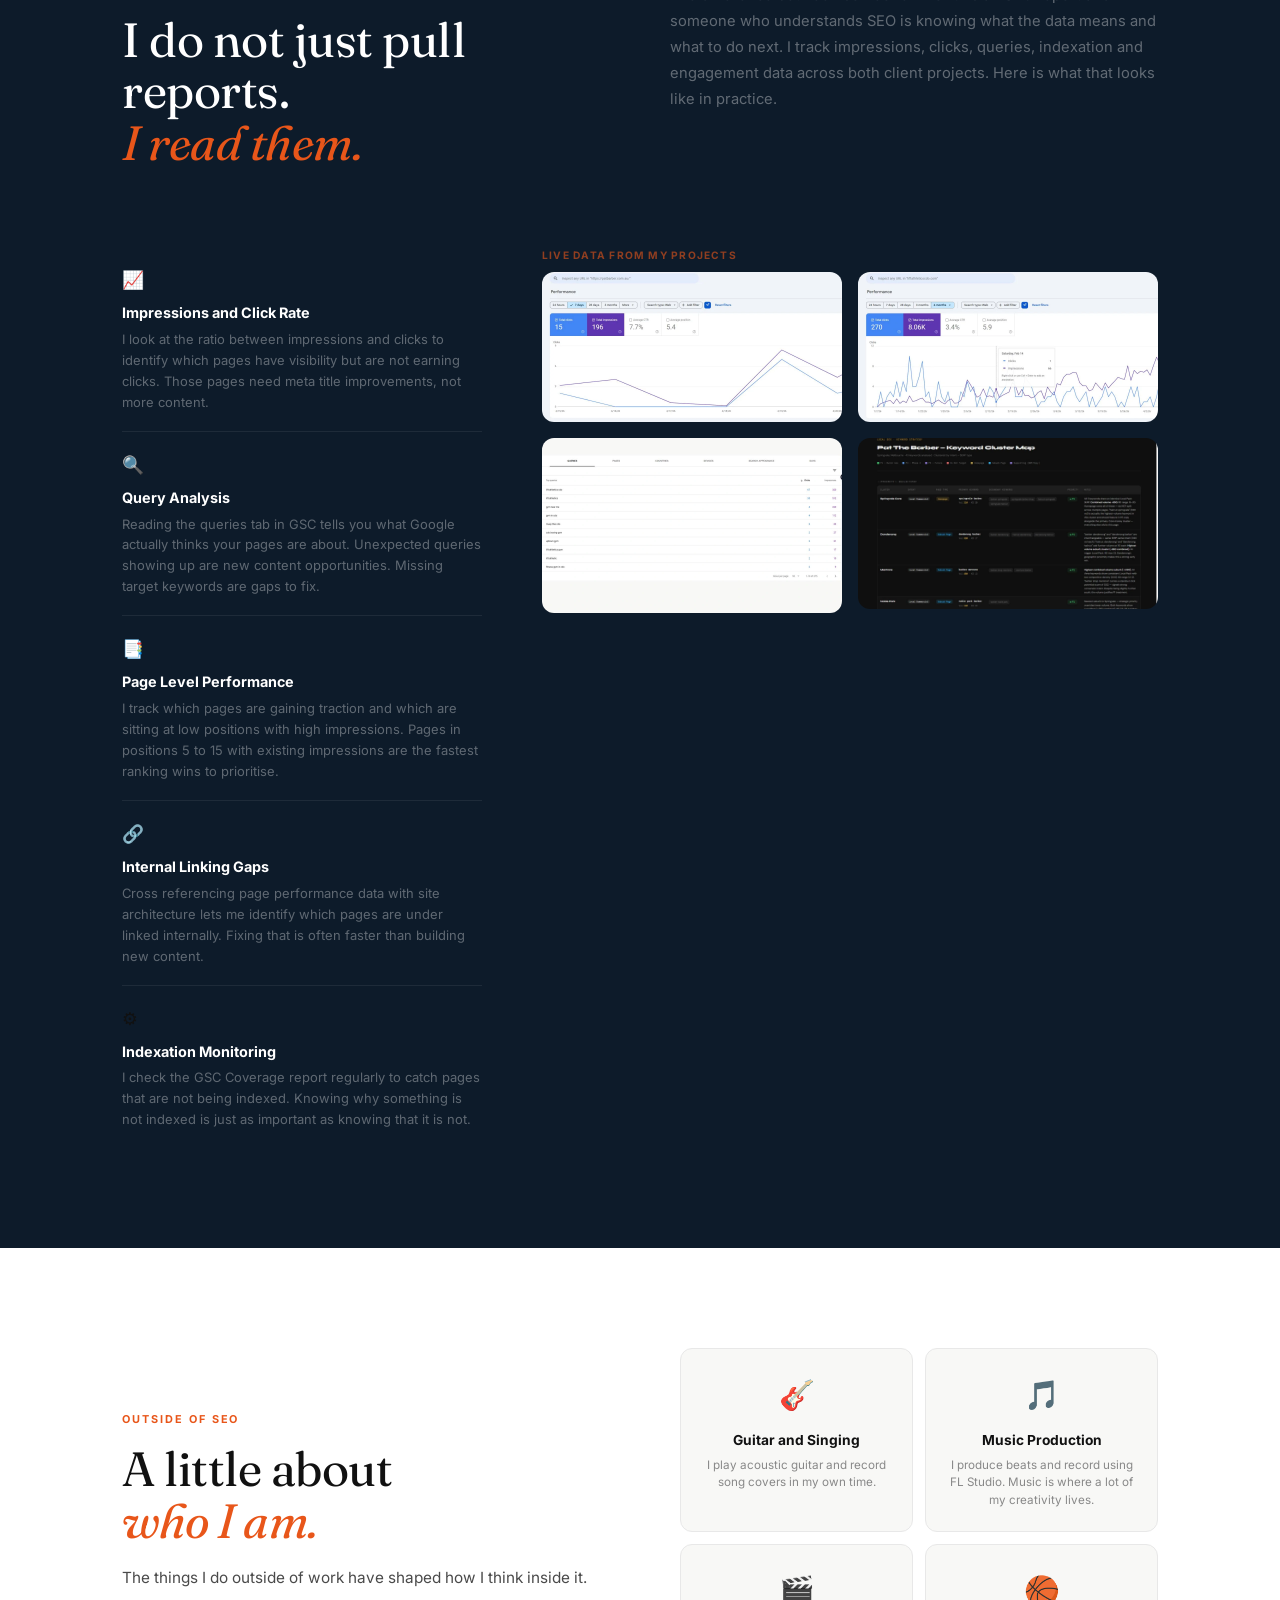
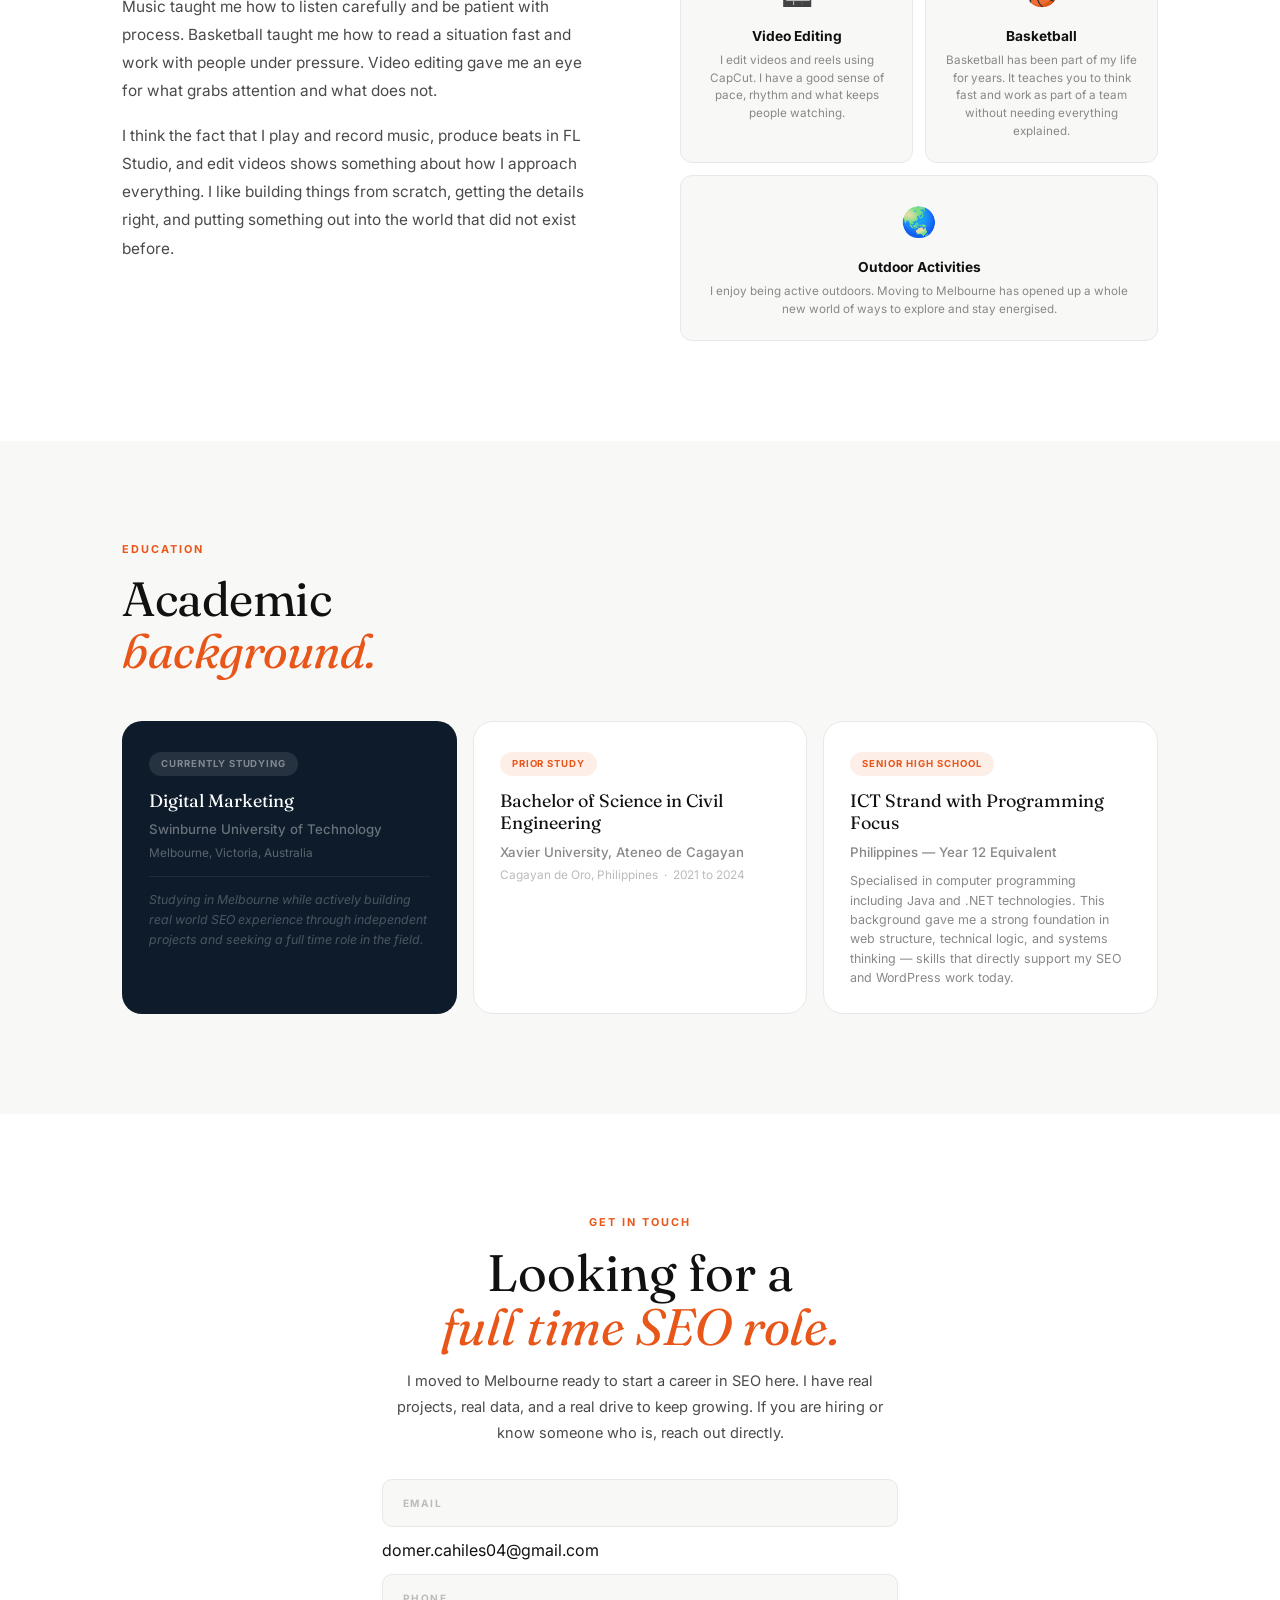
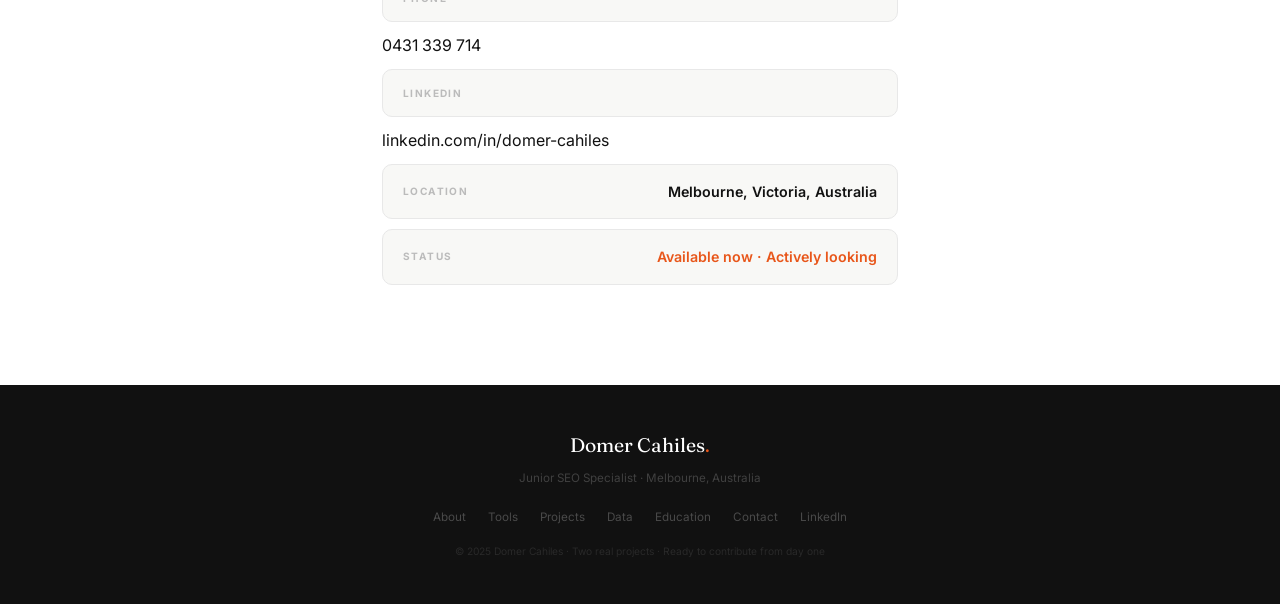
==== commit 103766cd: "Update index.html" ====
--- a/index.html
+++ b/index.html
@@ -451,9 +451,9 @@
           <div class="phase-col">
             <h5>Phase 1 — Live (12 pages)</h5>
             <ul>
-              <li>Homepage</li><li>About</li><li>Services hub</li>
+              <li>Homepage (Springvale)</li><li>About</li><li>Services hub</li>
               <li>Men's haircut</li><li>Skin fade</li><li>Taper fade</li>
-              <li>Beard trim</li><li>Gallery</li><li>Springvale</li>
+              <li>Beard trim</li><li>Gallery</li><li>Contact</li>
               <li>Dandenong</li><li>Noble Park</li><li>Clayton</li>
             </ul>
           </div>
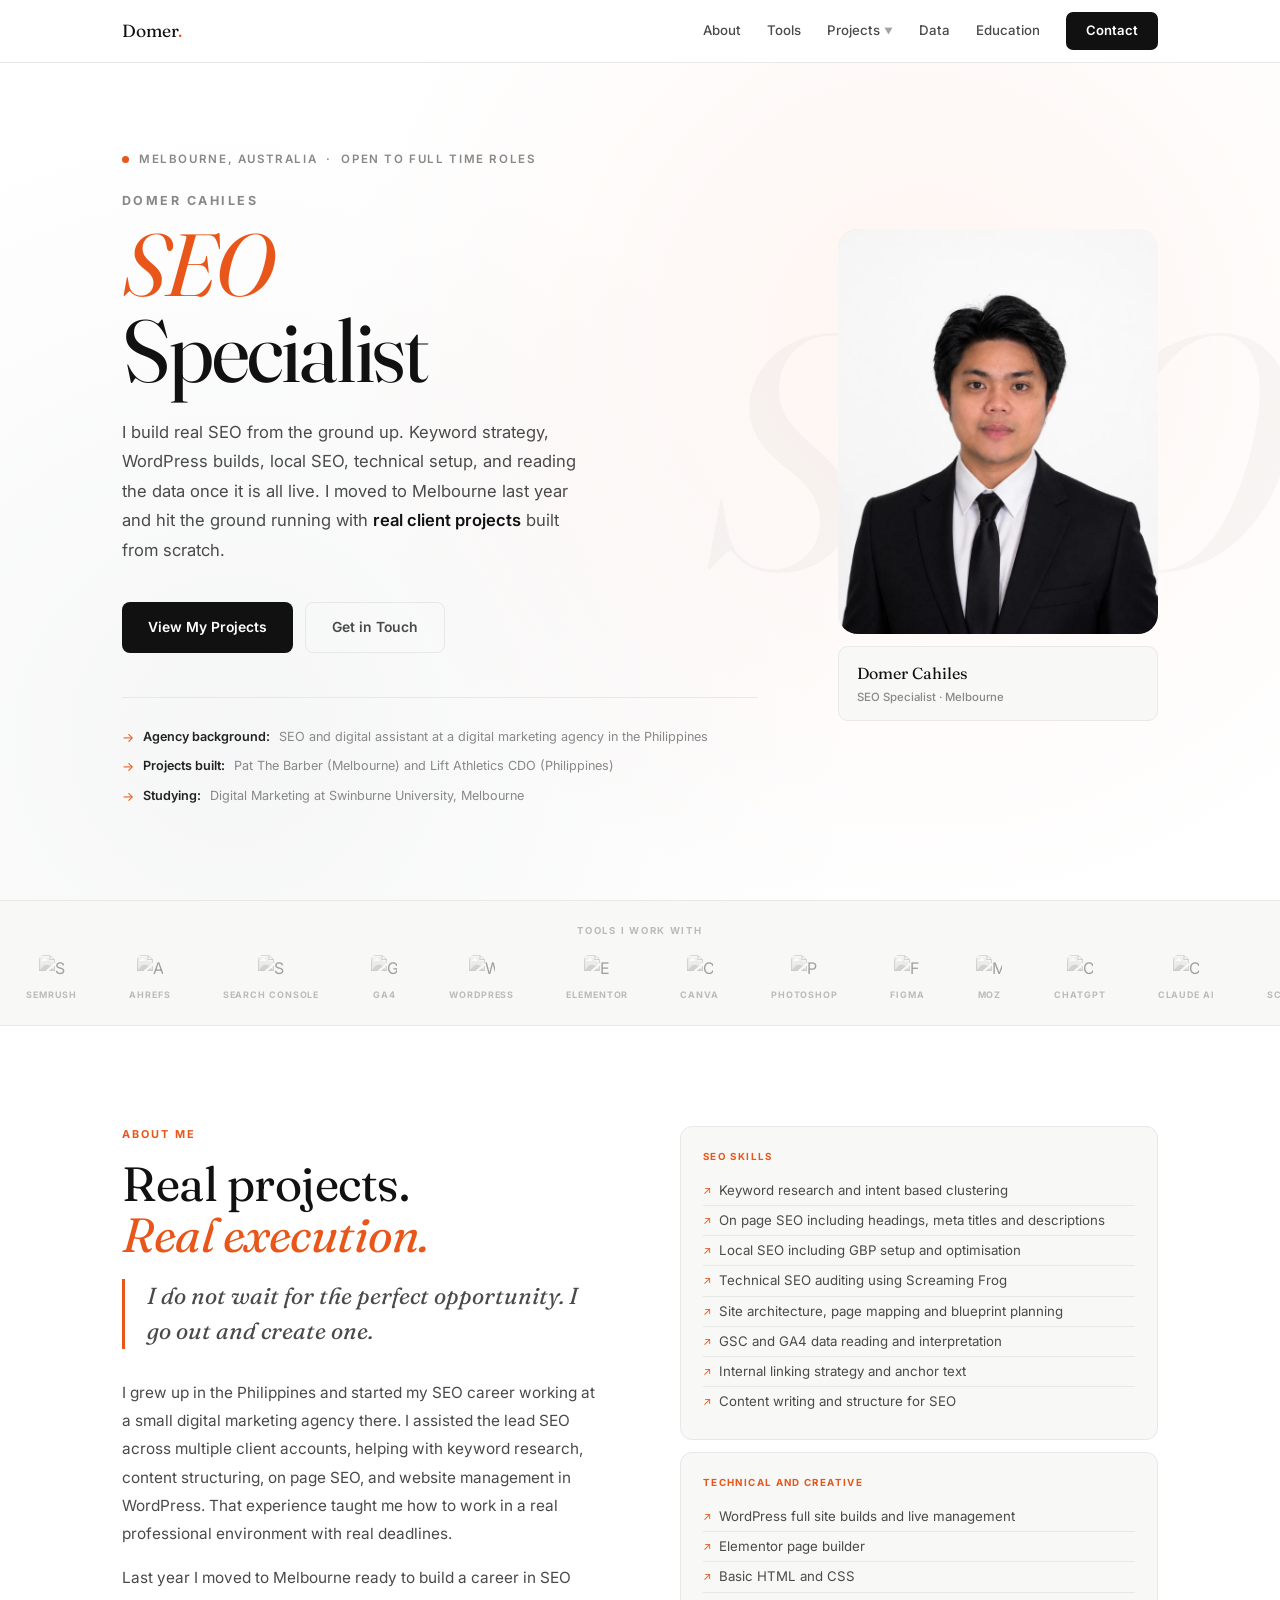
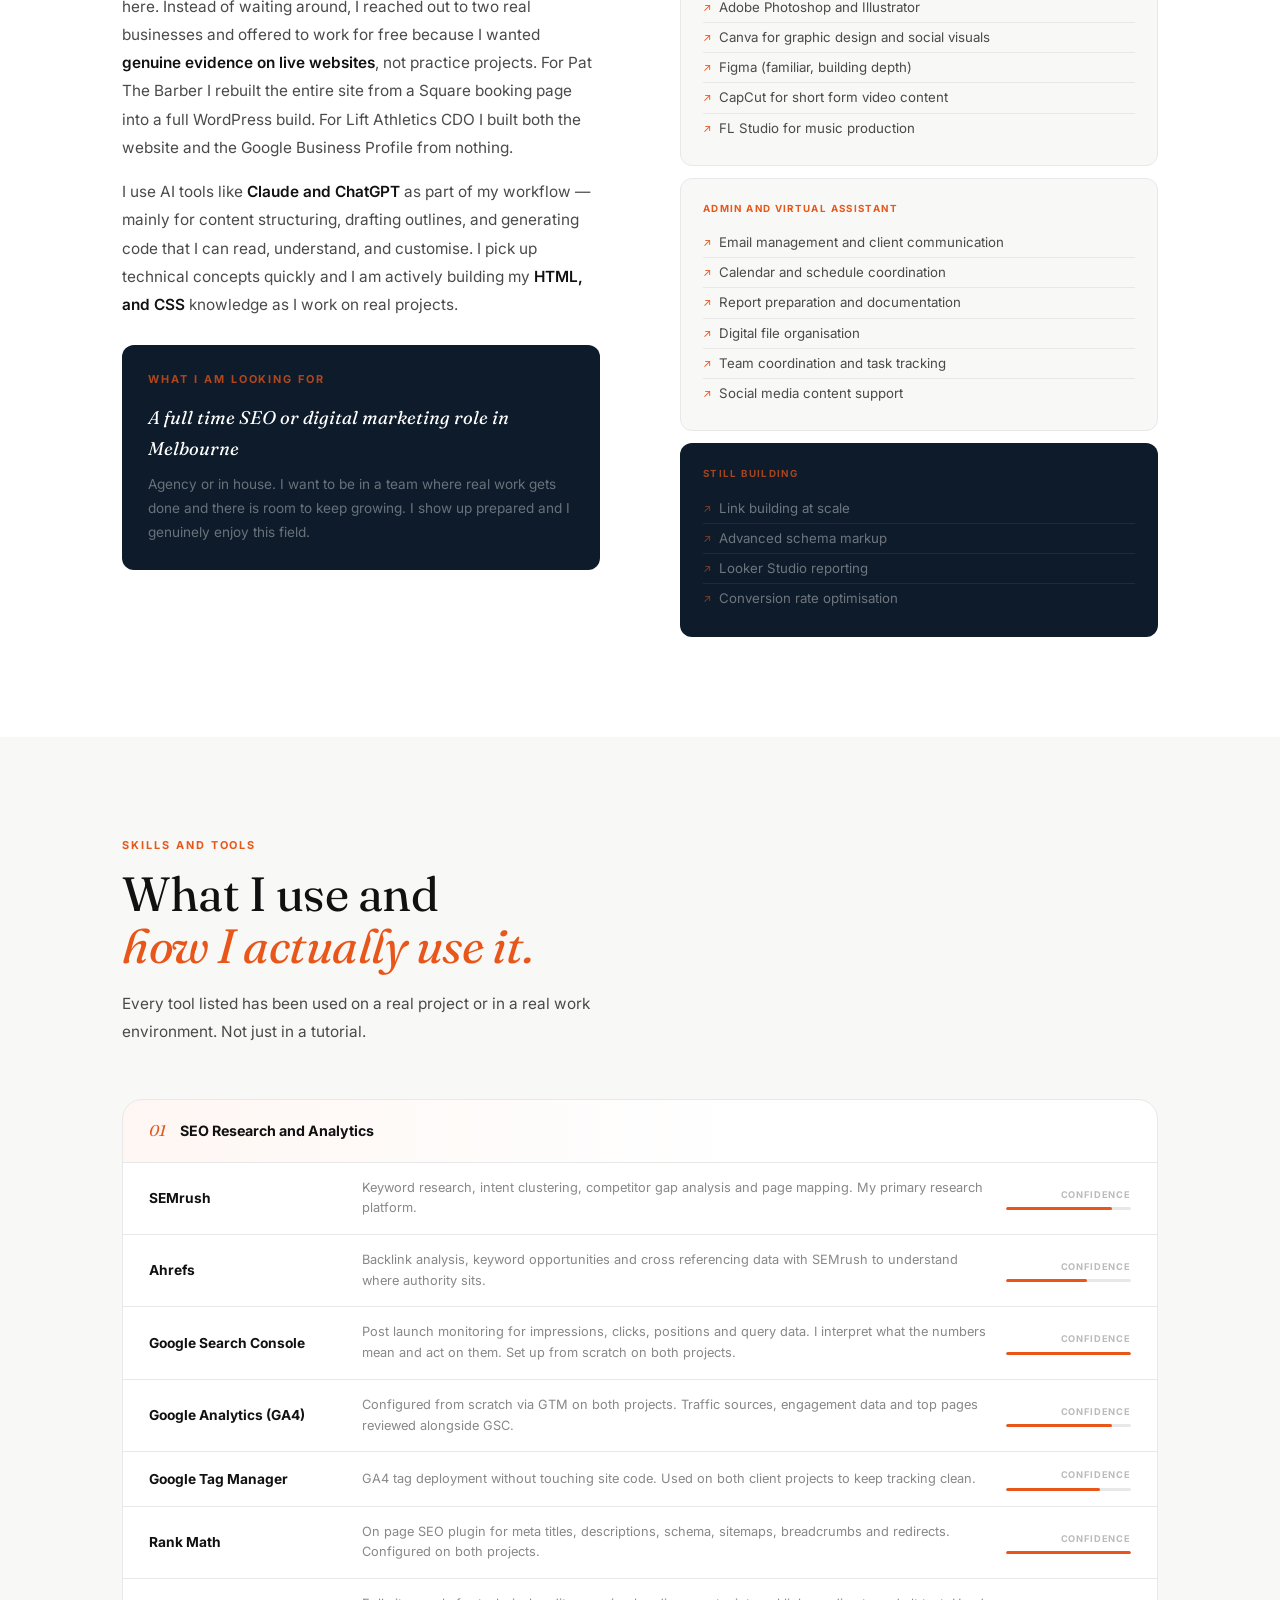
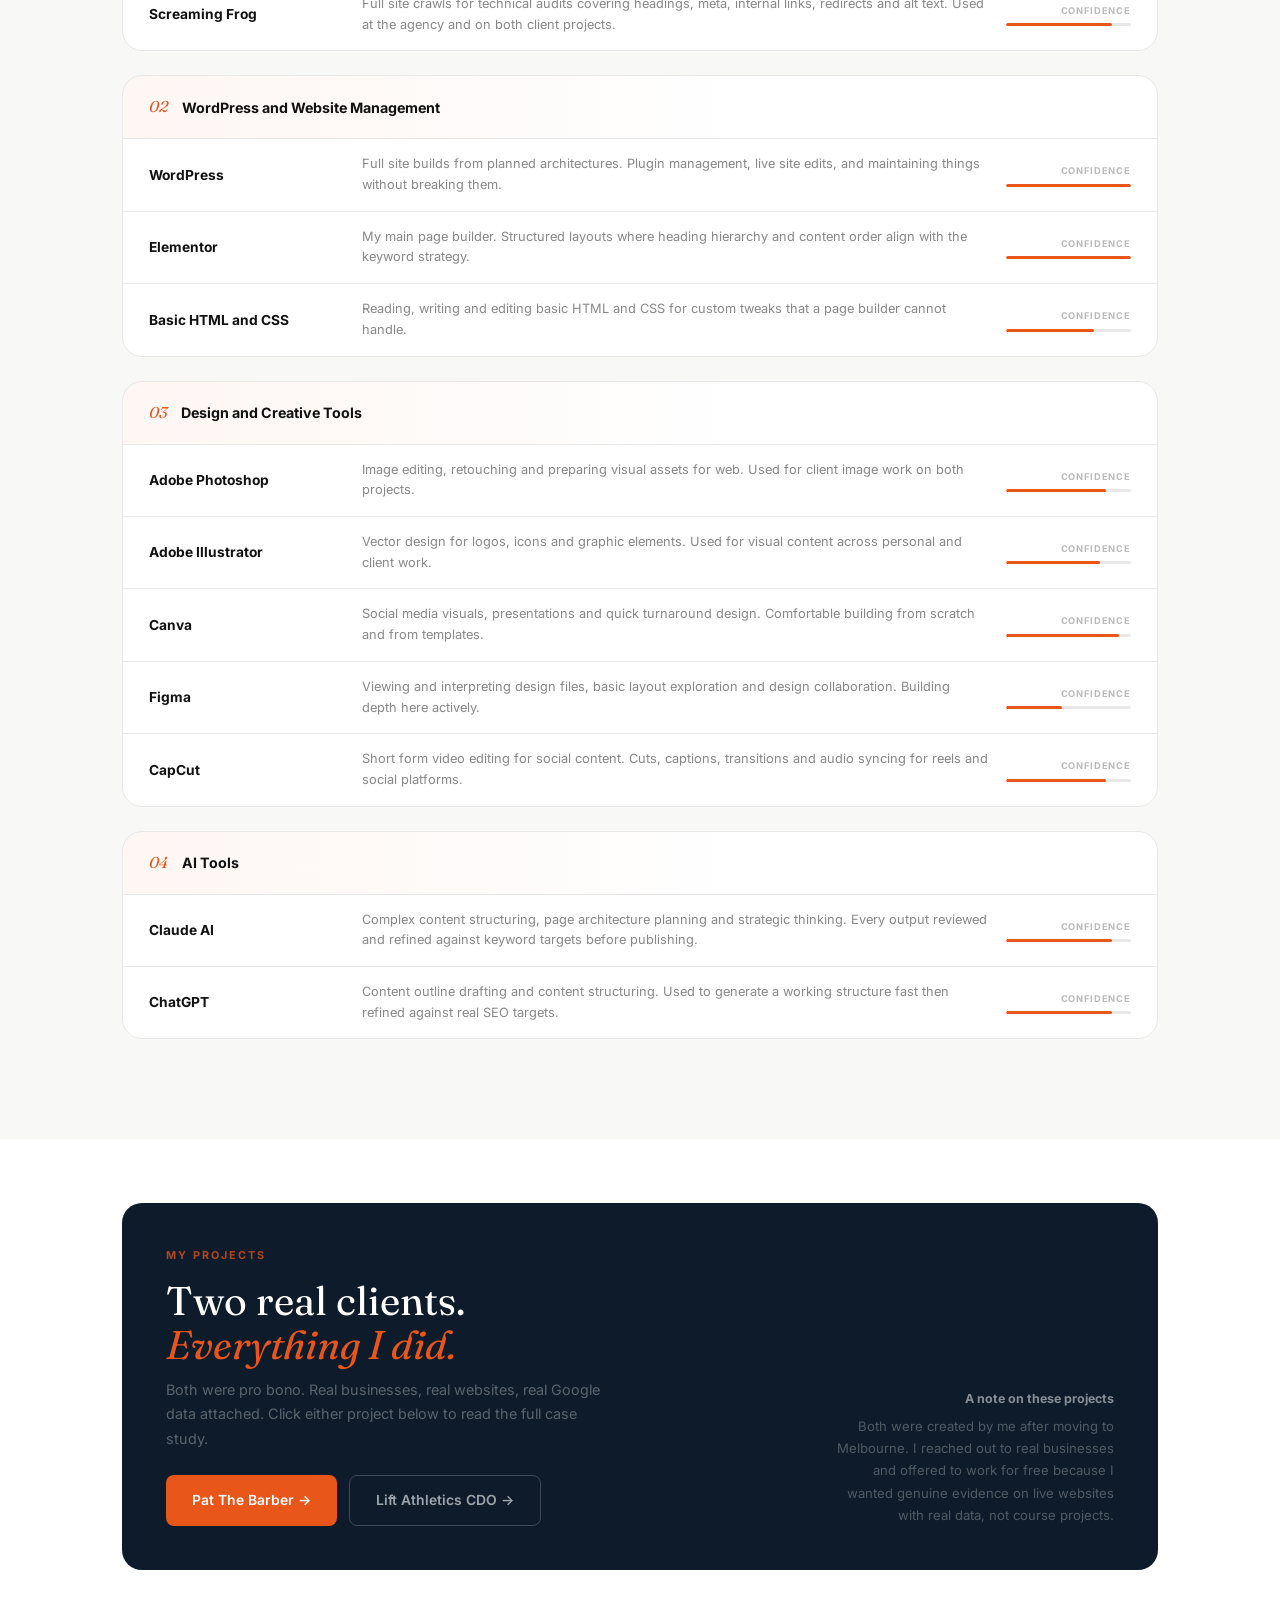
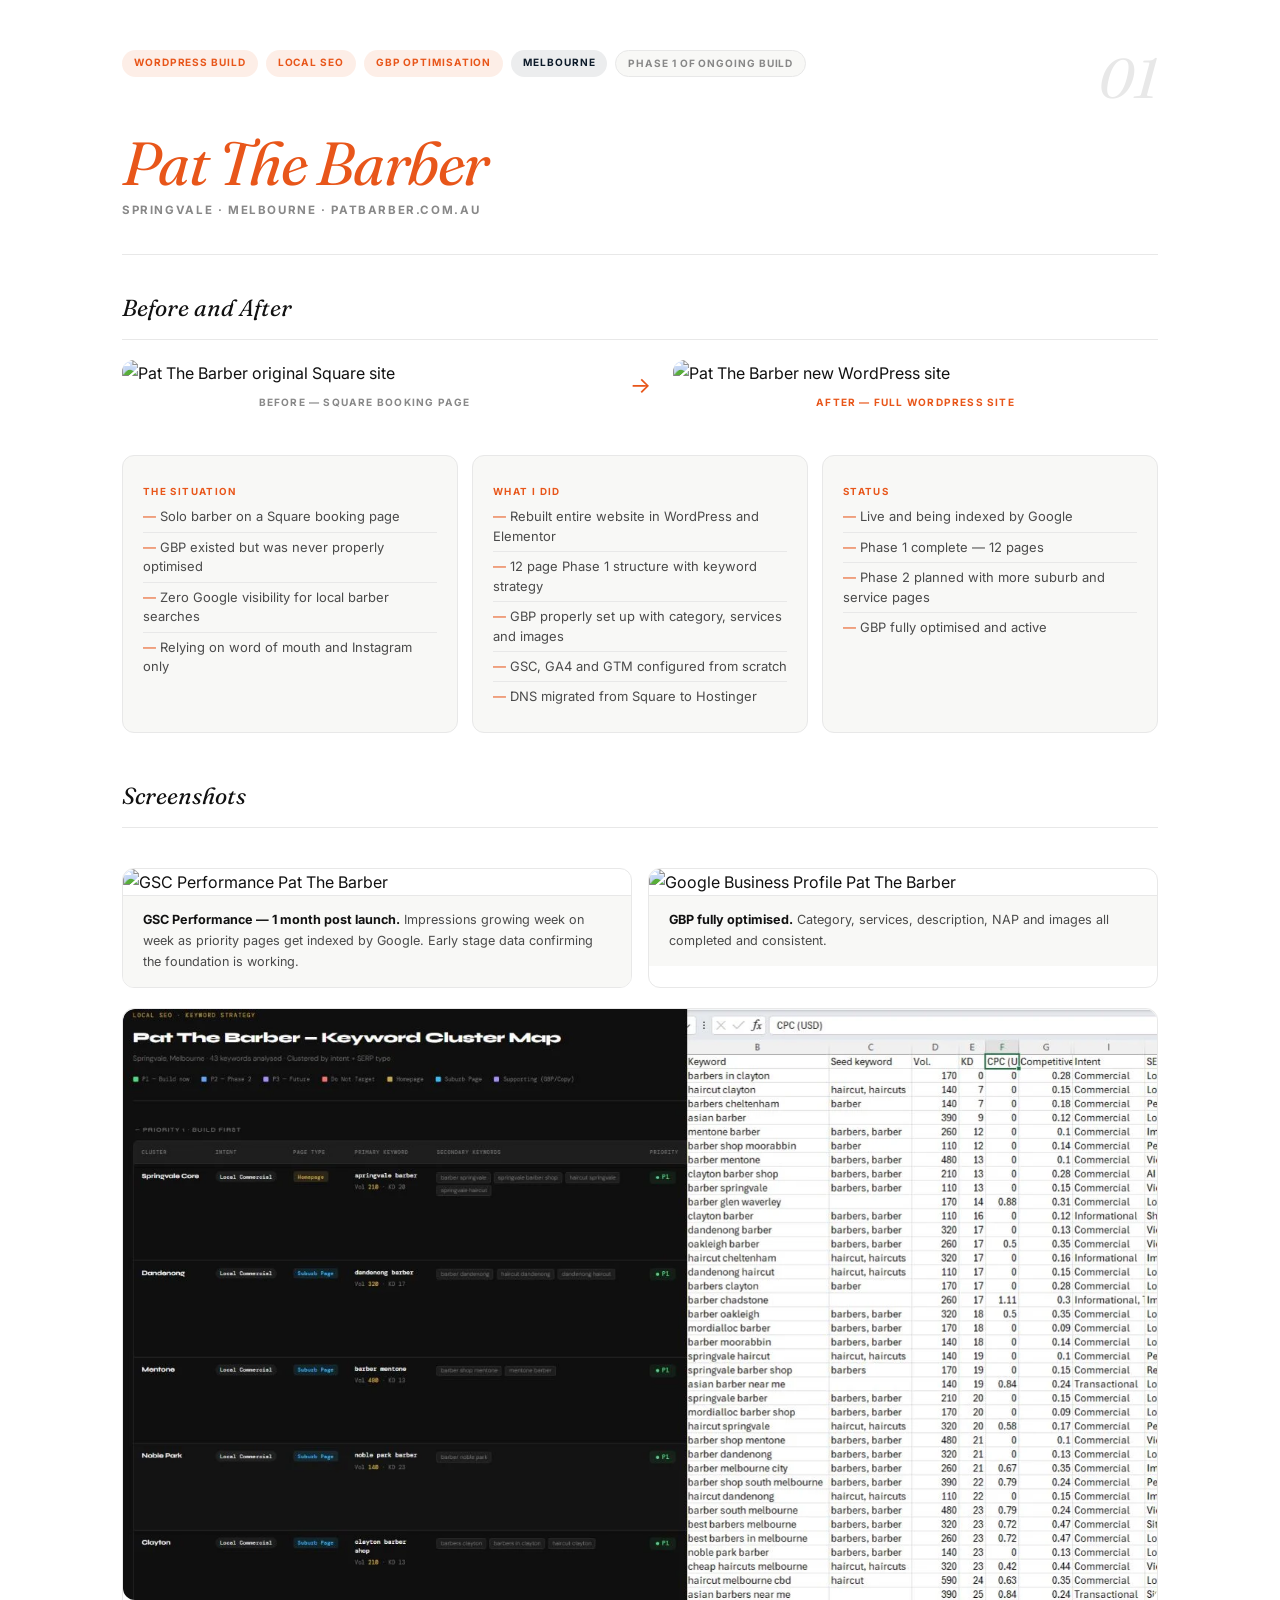
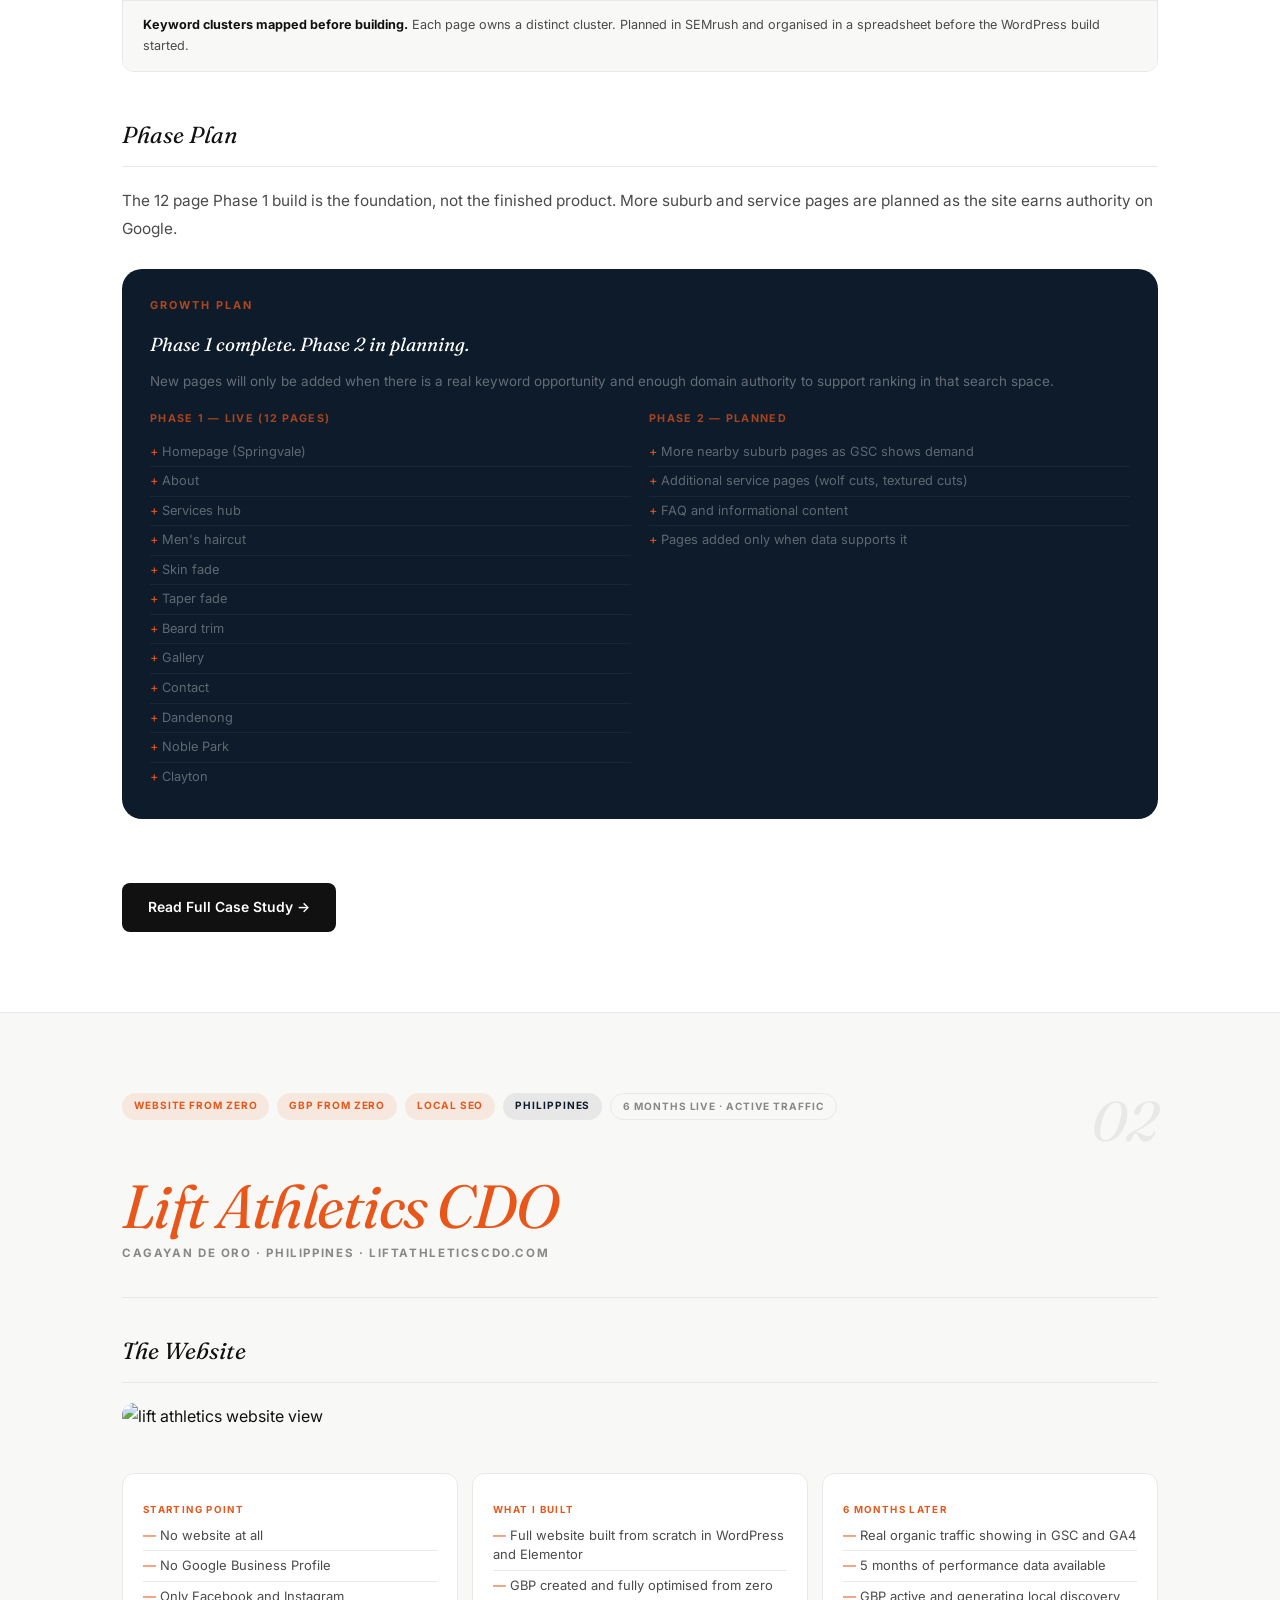
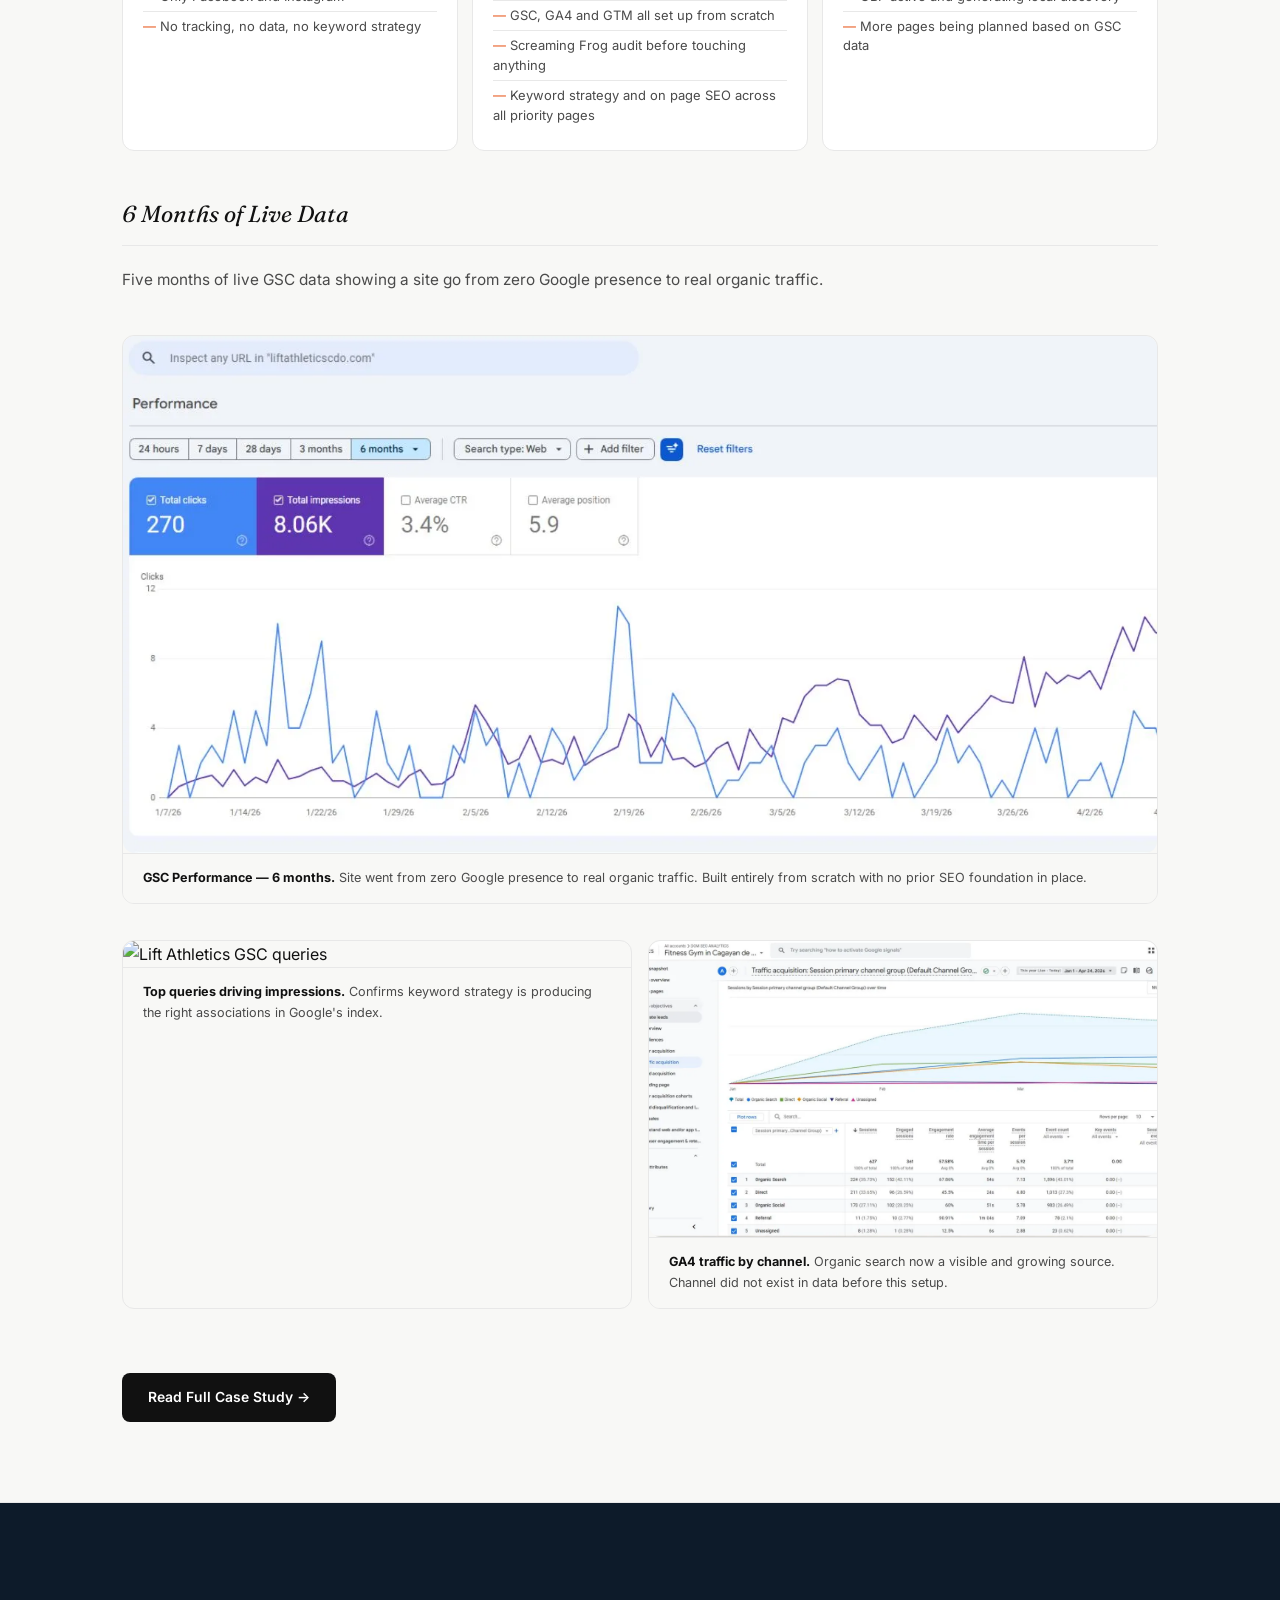
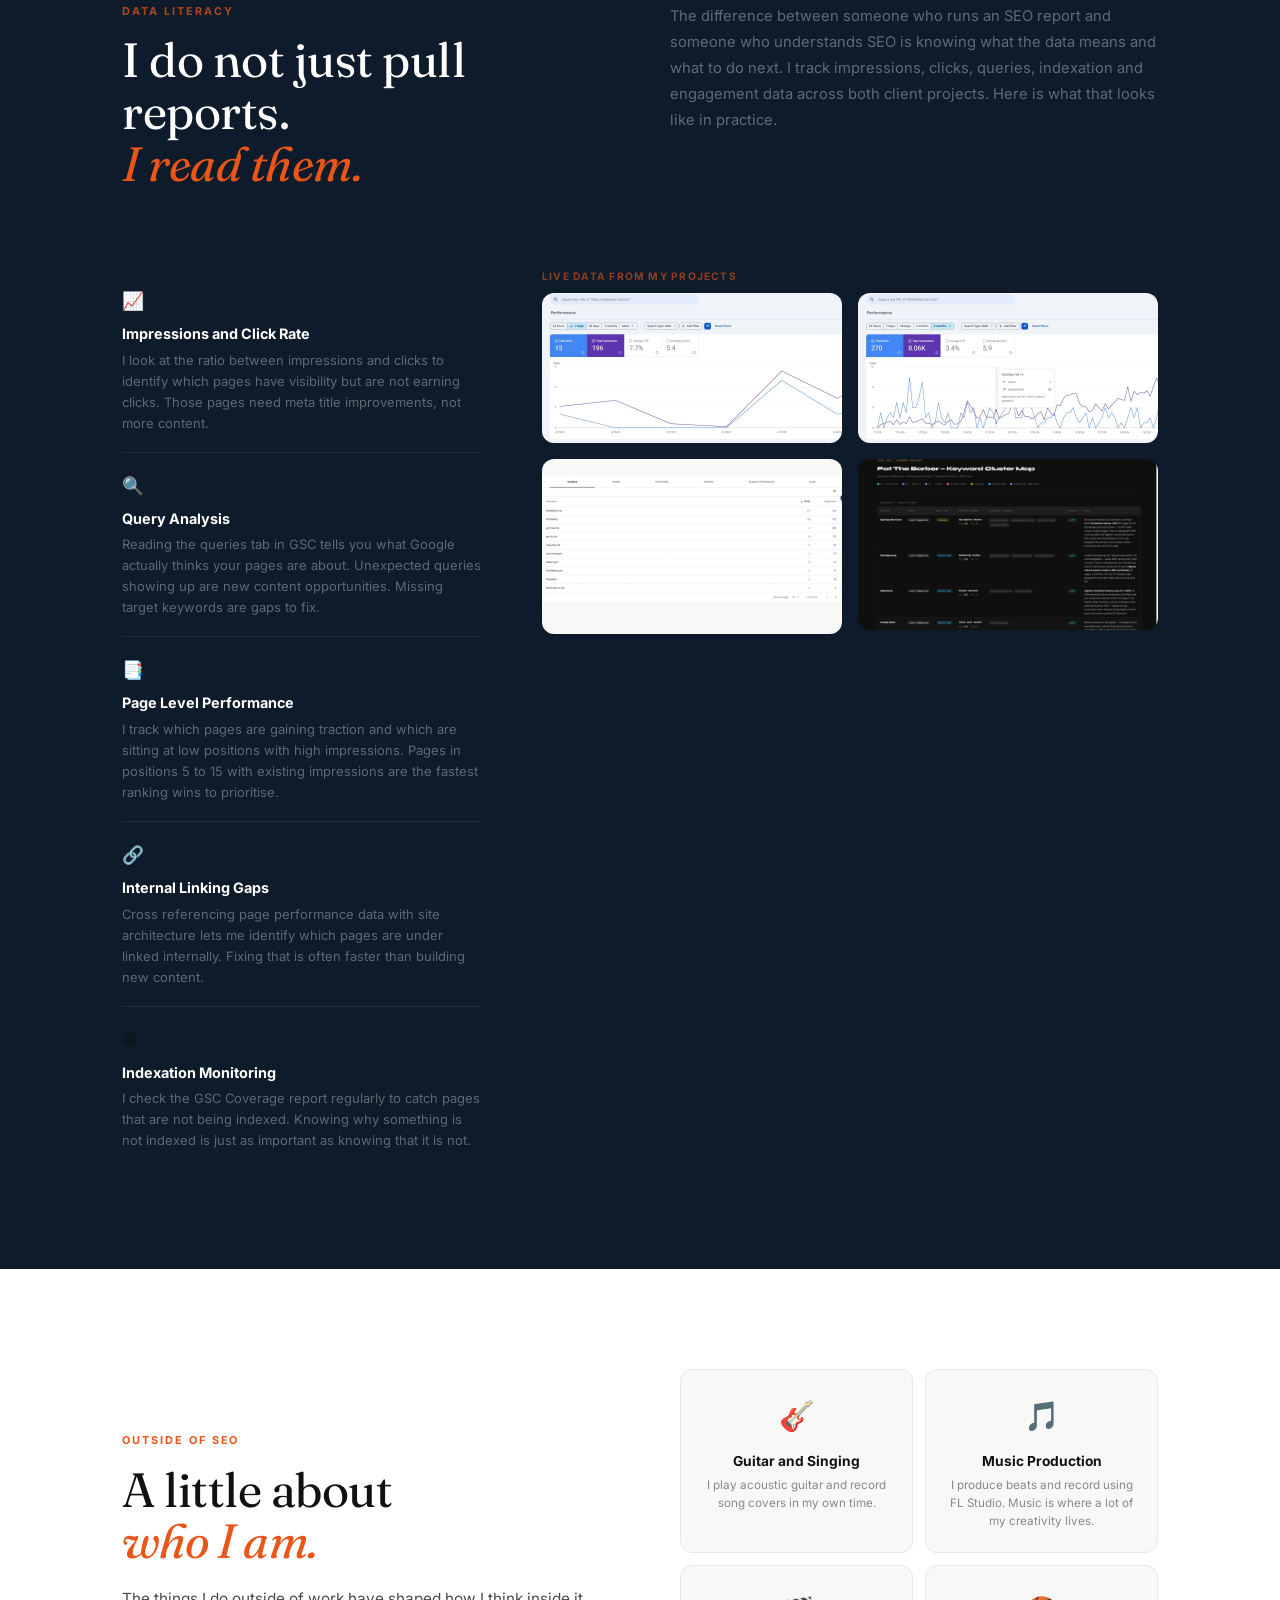
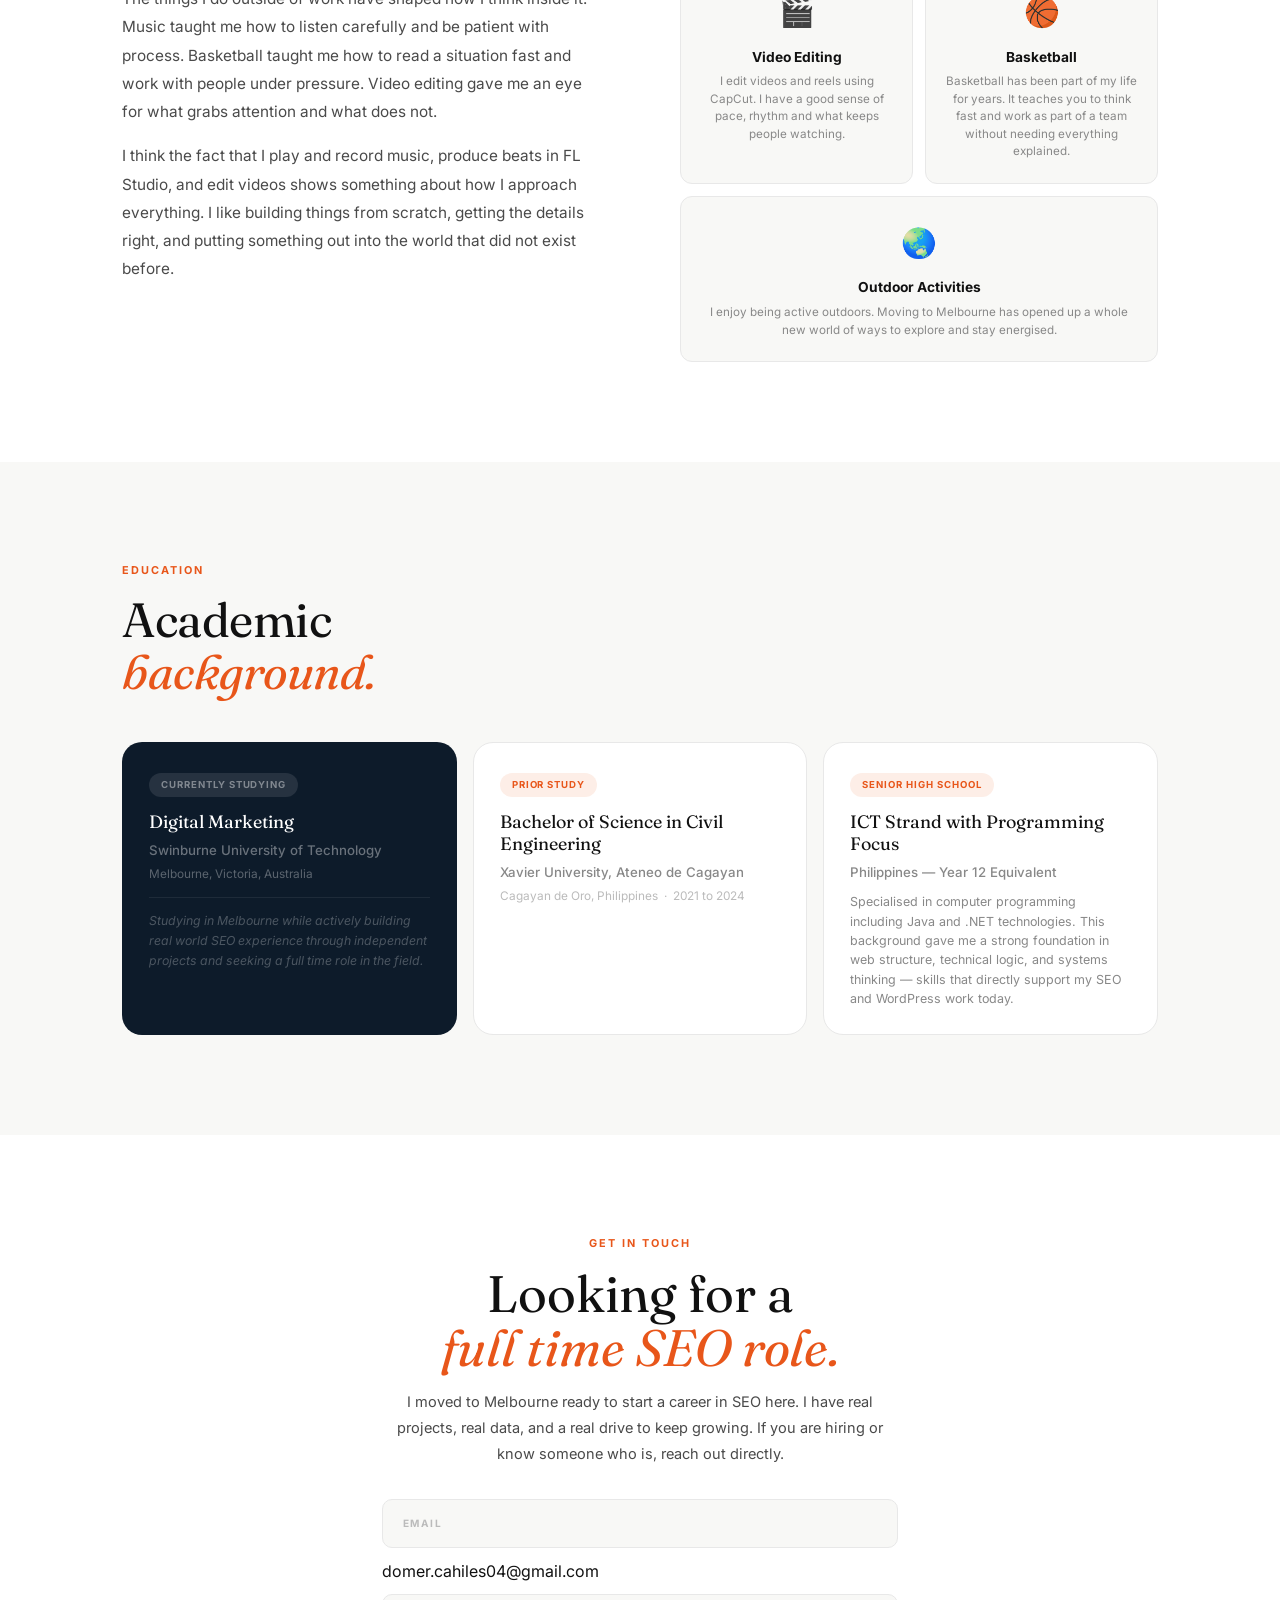
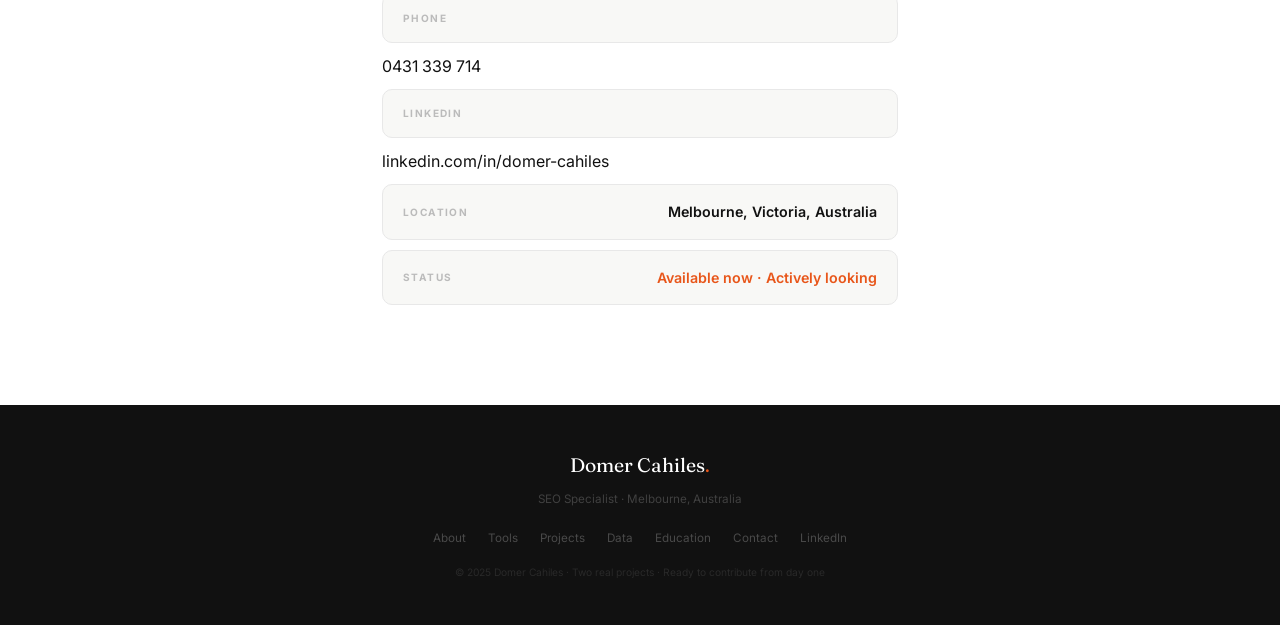
==== commit 52a881aa: "Update index.html" ====
--- a/index.html
+++ b/index.html
@@ -3,8 +3,8 @@
 <head>
 <meta charset="UTF-8"/>
 <meta name="viewport" content="width=device-width, initial-scale=1.0"/>
-<title>Domer Cahiles — Junior SEO Specialist | Melbourne</title>
-<meta name="description" content="Junior SEO Specialist based in Melbourne. Real projects, WordPress builds, local SEO strategy, and hands-on experience with GSC, GA4, and SEMrush."/>
+<title>Domer Cahiles —  SEO Specialist | Melbourne</title>
+<meta name="description" content=" SEO Specialist based in Melbourne. Real projects, WordPress builds, local SEO strategy, and hands-on experience with GSC, GA4, and SEMrush."/>
 <link rel="preconnect" href="https://fonts.googleapis.com"/>
 <link rel="preconnect" href="https://fonts.gstatic.com" crossorigin/>
 <link href="https://fonts.googleapis.com/css2?family=Fraunces:ital,opsz,wght@0,9..144,400;0,9..144,500;1,9..144,400;1,9..144,500&family=Inter:wght@300;400;500;600;700&display=swap" rel="stylesheet"/>
@@ -71,7 +71,7 @@
 
       <h1 class="hero-h1 heading">
         <span class="nameline">Domer Cahiles</span>
-        Junior <em>SEO</em><br/>Specialist
+         <em>SEO</em><br/>Specialist
       </h1>
 
       <p class="hero-sub">
@@ -110,7 +110,7 @@
       </div>
       <div class="photo-name">
         <div class="photo-name-main">Domer Cahiles</div>
-        <div class="photo-name-role">Junior SEO Specialist · Melbourne</div>
+        <div class="photo-name-role"> SEO Specialist · Melbourne</div>
       </div>
     </div>
 
@@ -416,7 +416,7 @@
             SHOWS: GSC Performance impressions chart post launch
           -->
           <img src="images/pat-gsc-overview.webp" alt="GSC Performance Pat The Barber" class="real-img" />
-          <div class="proof-cap"><strong>GSC Performance — post launch.</strong> Impressions growing as priority pages get indexed. Early stage data showing the foundation is working.</div>
+          <div class="proof-cap"><strong>GSC Performance — 1 month post launch.</strong> Impressions growing week on week as priority pages get indexed by Google. Early stage data confirming the foundation is working.</div>
         </div>
         <div class="proof-wrap">
           <!--
@@ -546,7 +546,7 @@
     <!-- Data screenshots -->
     <div class="cs-sec rv">
       <div class="cs-sec-h">6 Months of Live Data</div>
-      <p class="bp" style="margin-bottom:20px">This is the strongest proof in my portfolio. Five months of live GSC data showing a site go from zero Google presence to real organic traffic.</p>
+      <p class="bp" style="margin-bottom:20px"> Five months of live GSC data showing a site go from zero Google presence to real organic traffic.</p>
       <div class="data-2">
         <div class="proof-wrap data-full">
           <!--
@@ -799,7 +799,7 @@
 <footer class="site-footer">
   <div class="wrap">
     <div class="ft-name">Domer Cahiles<span>.</span></div>
-    <div class="ft-sub">Junior SEO Specialist · Melbourne, Australia</div>
+    <div class="ft-sub"> SEO Specialist · Melbourne, Australia</div>
     <div class="ft-links">
       <a href="#about">About</a>
       <a href="#tools">Tools</a>
